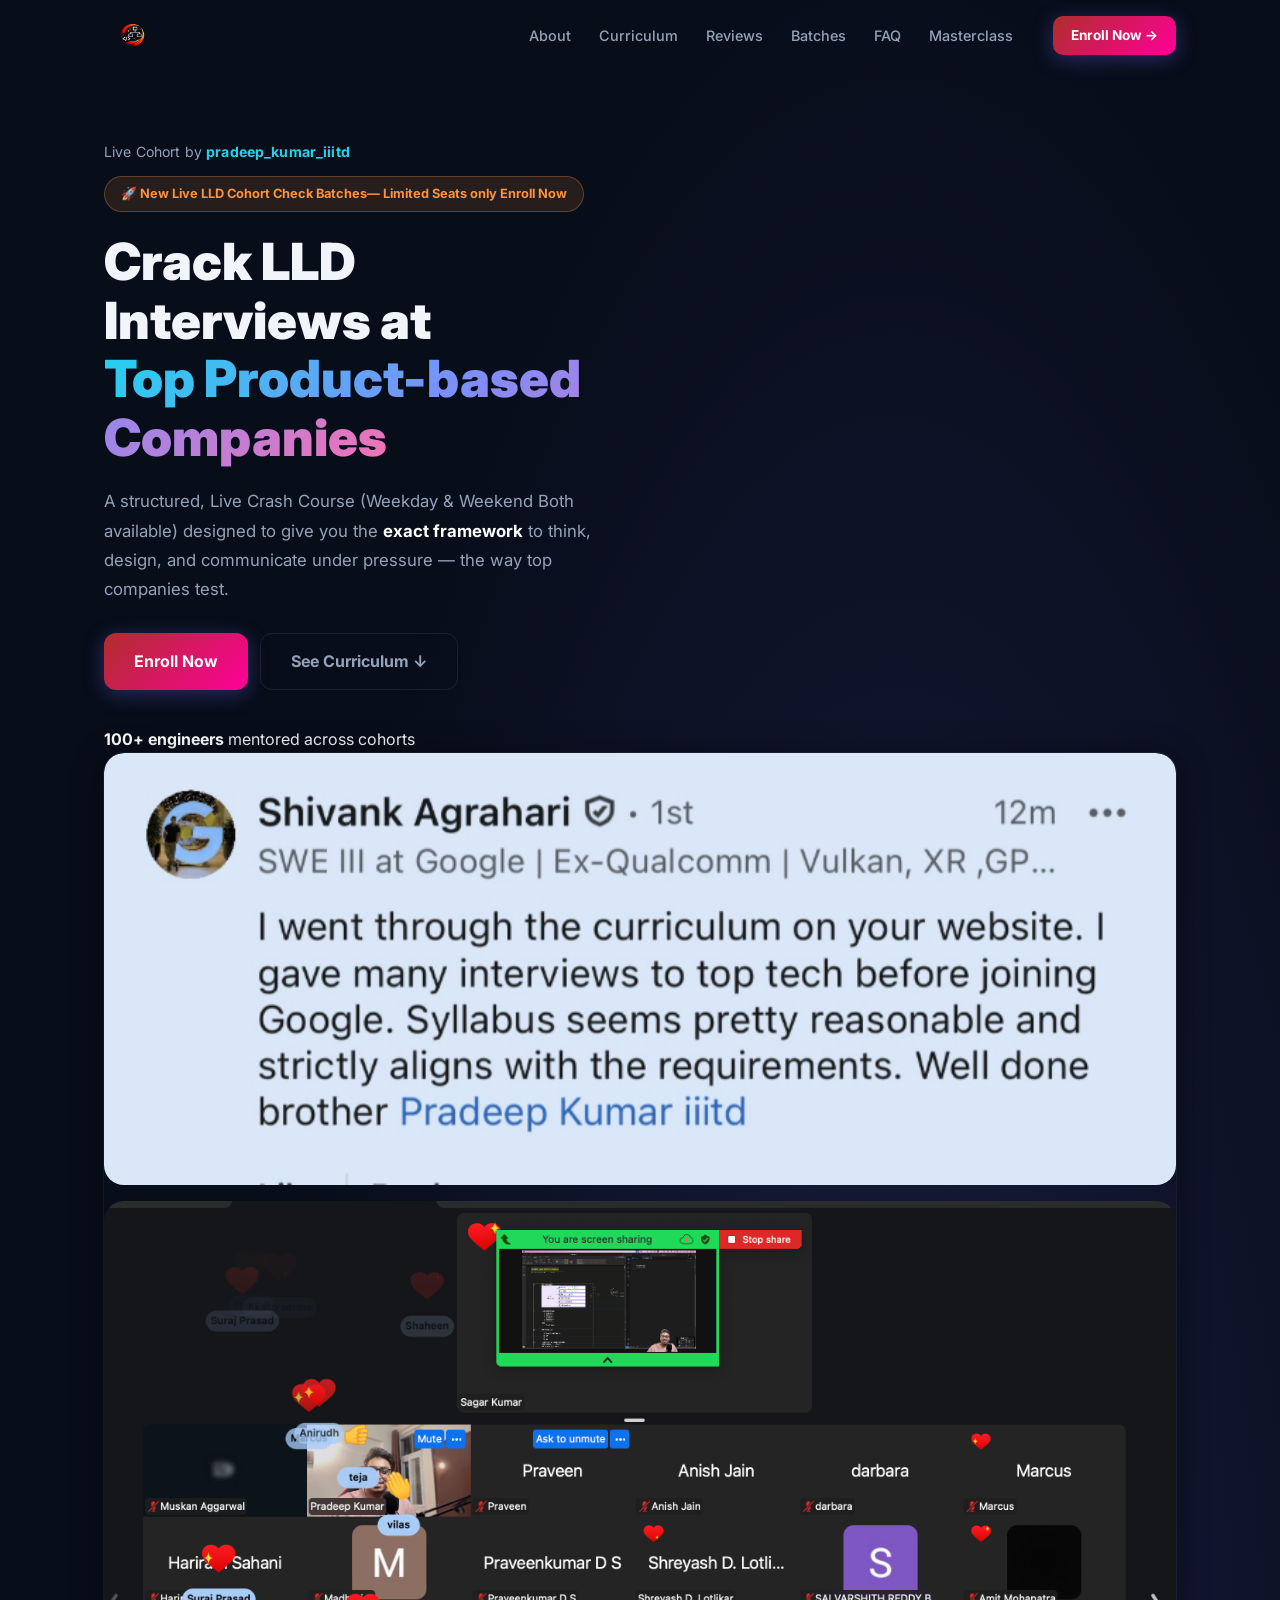
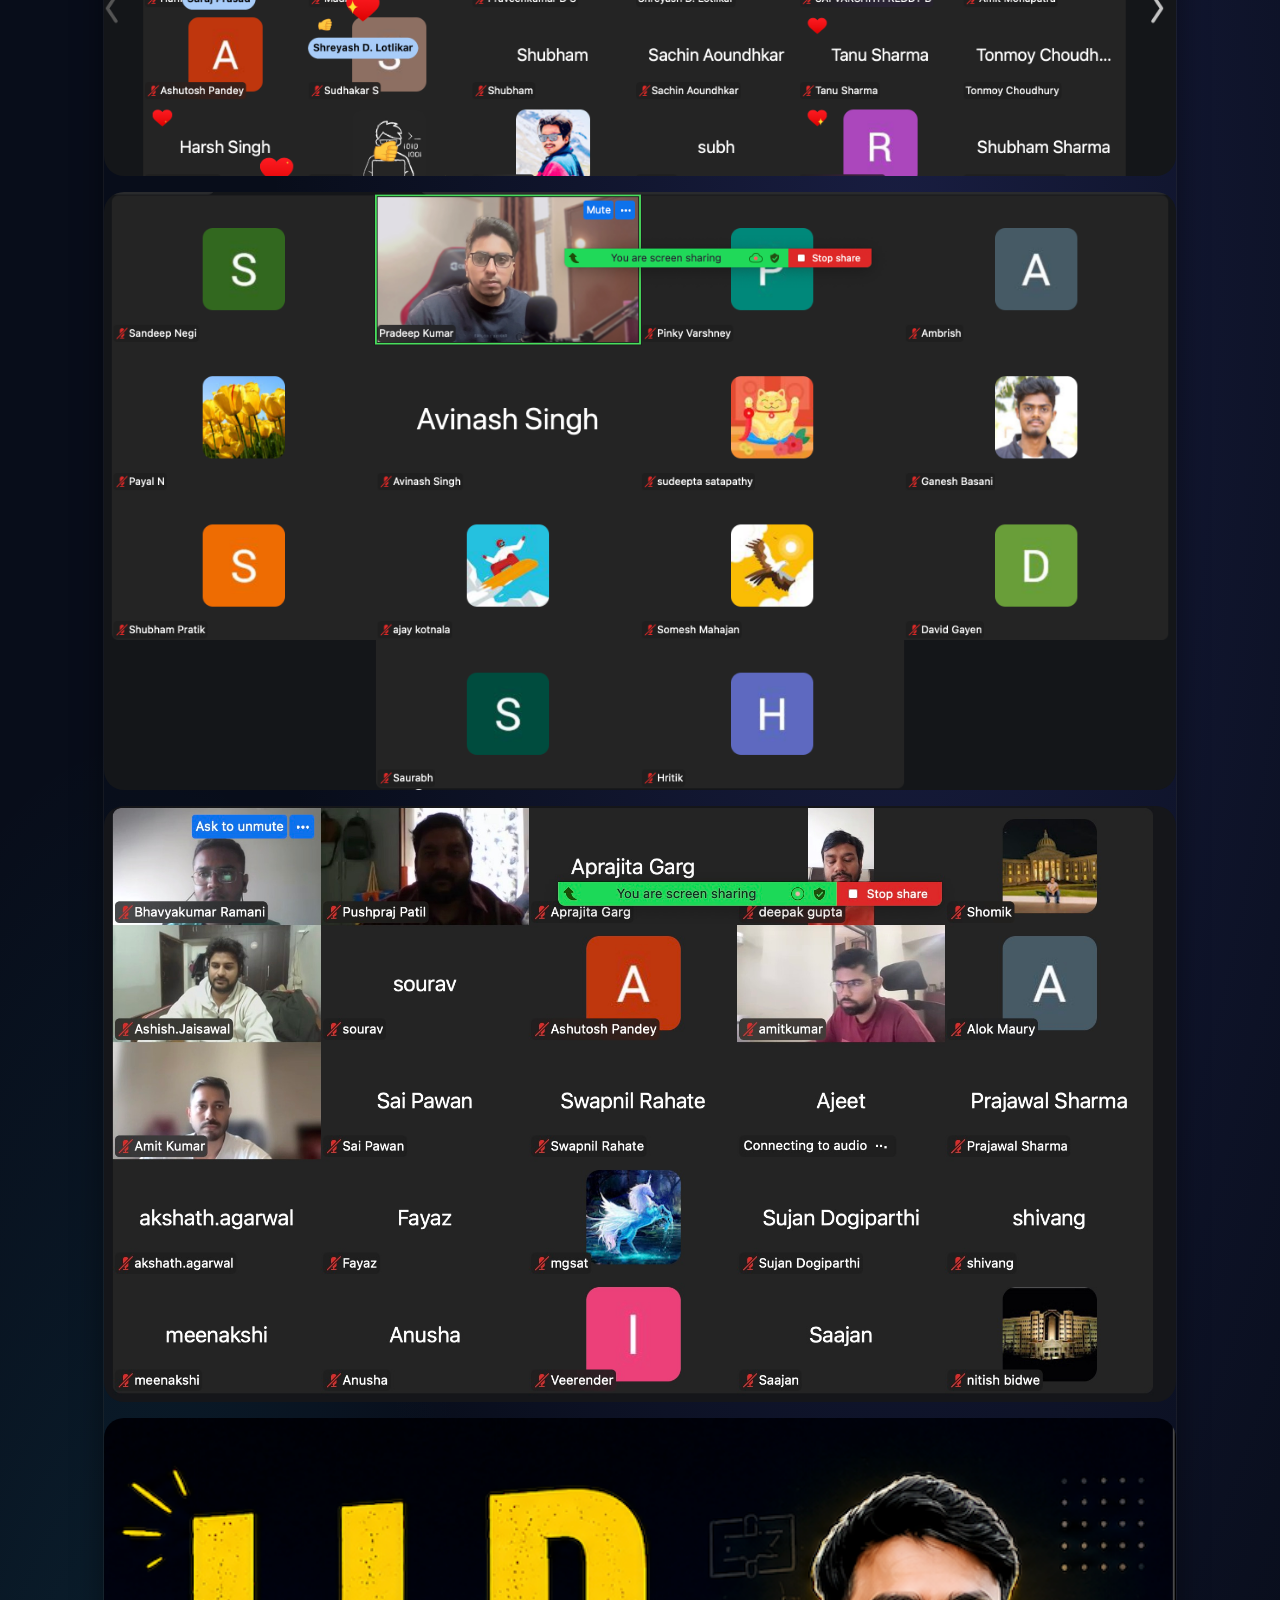
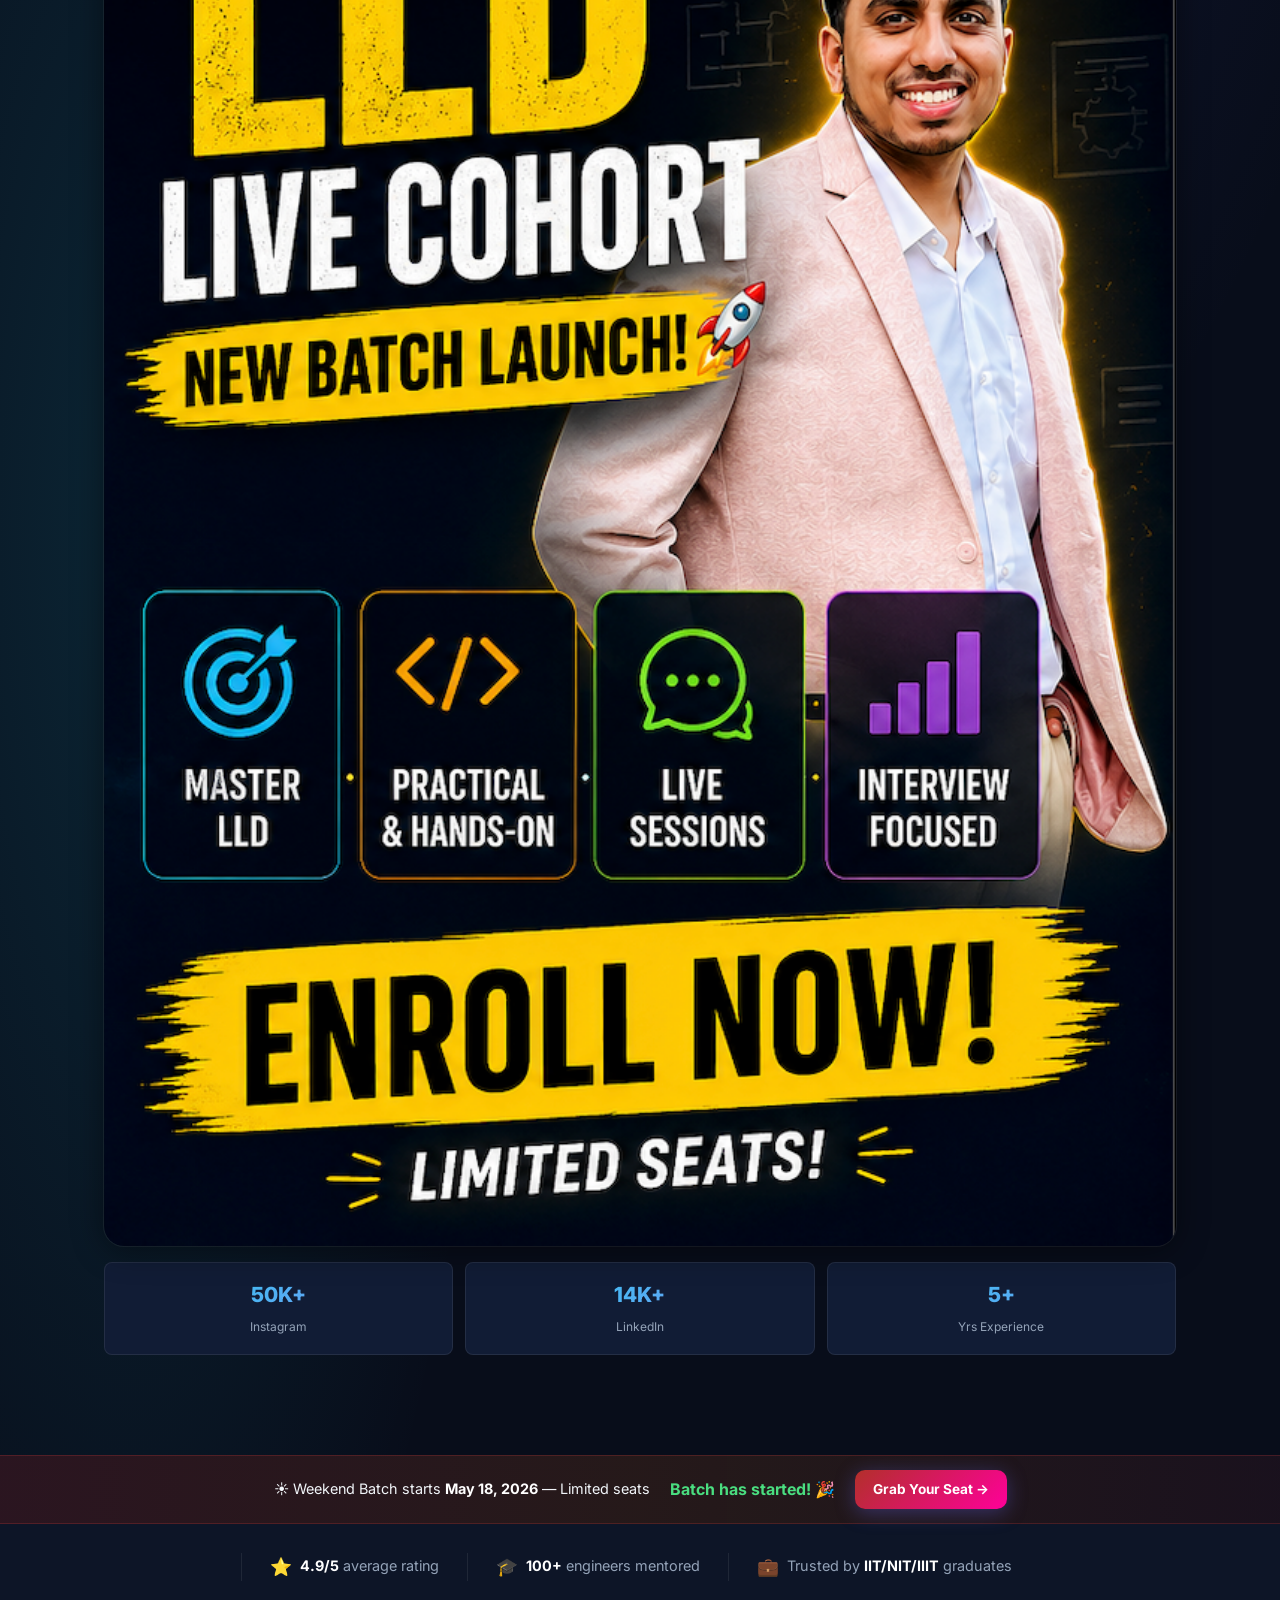
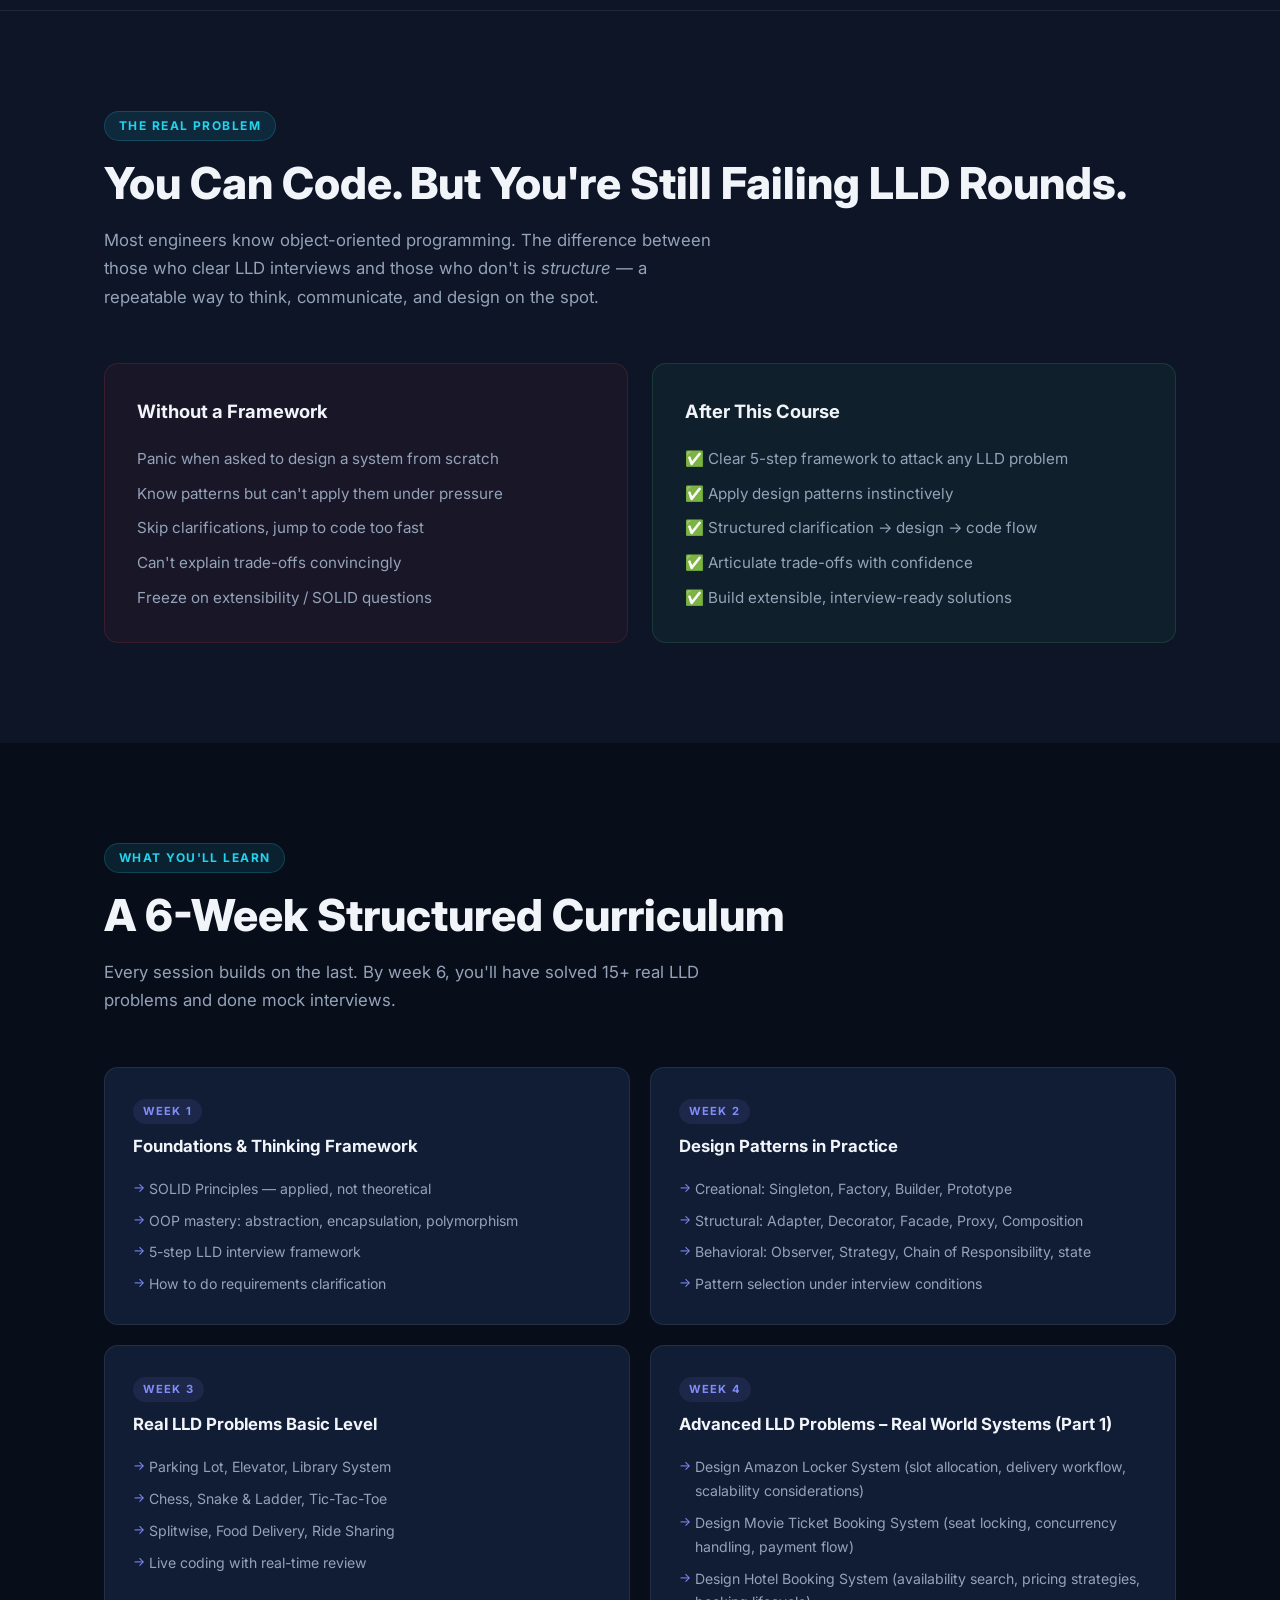
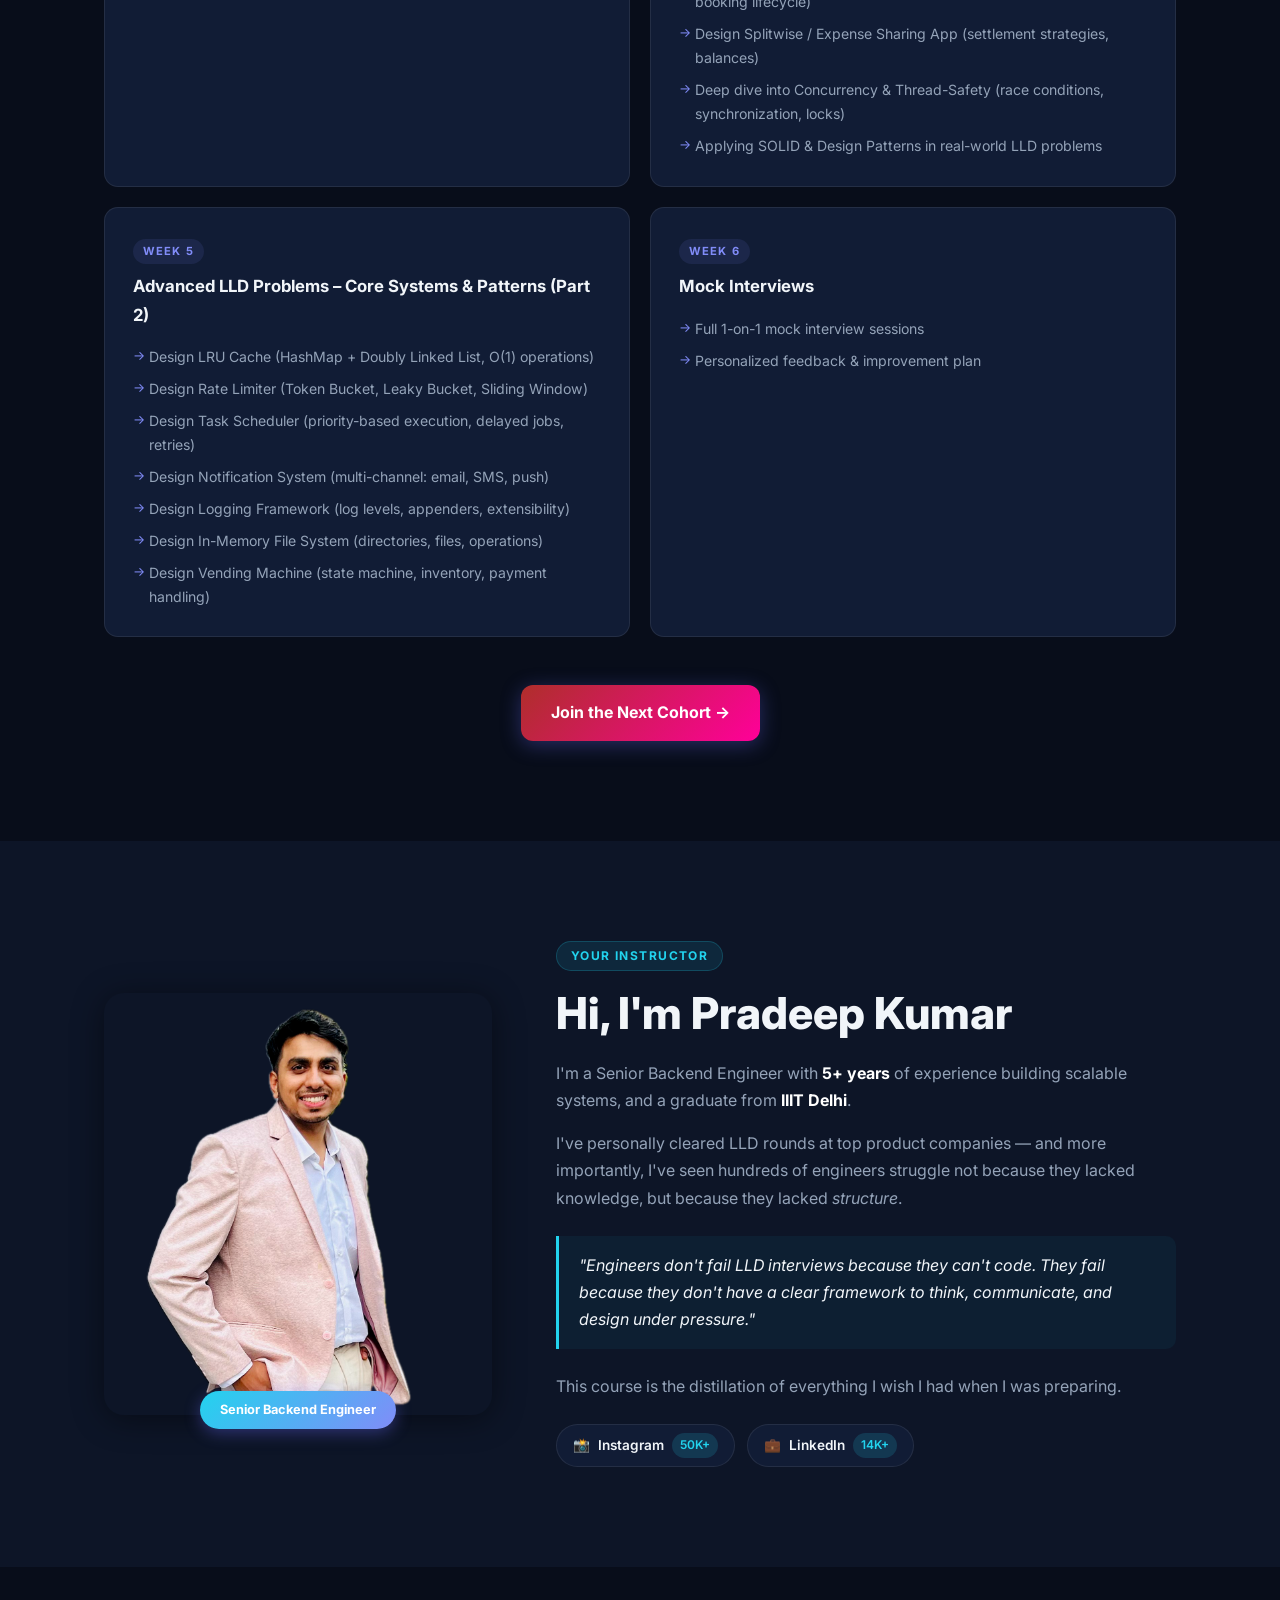
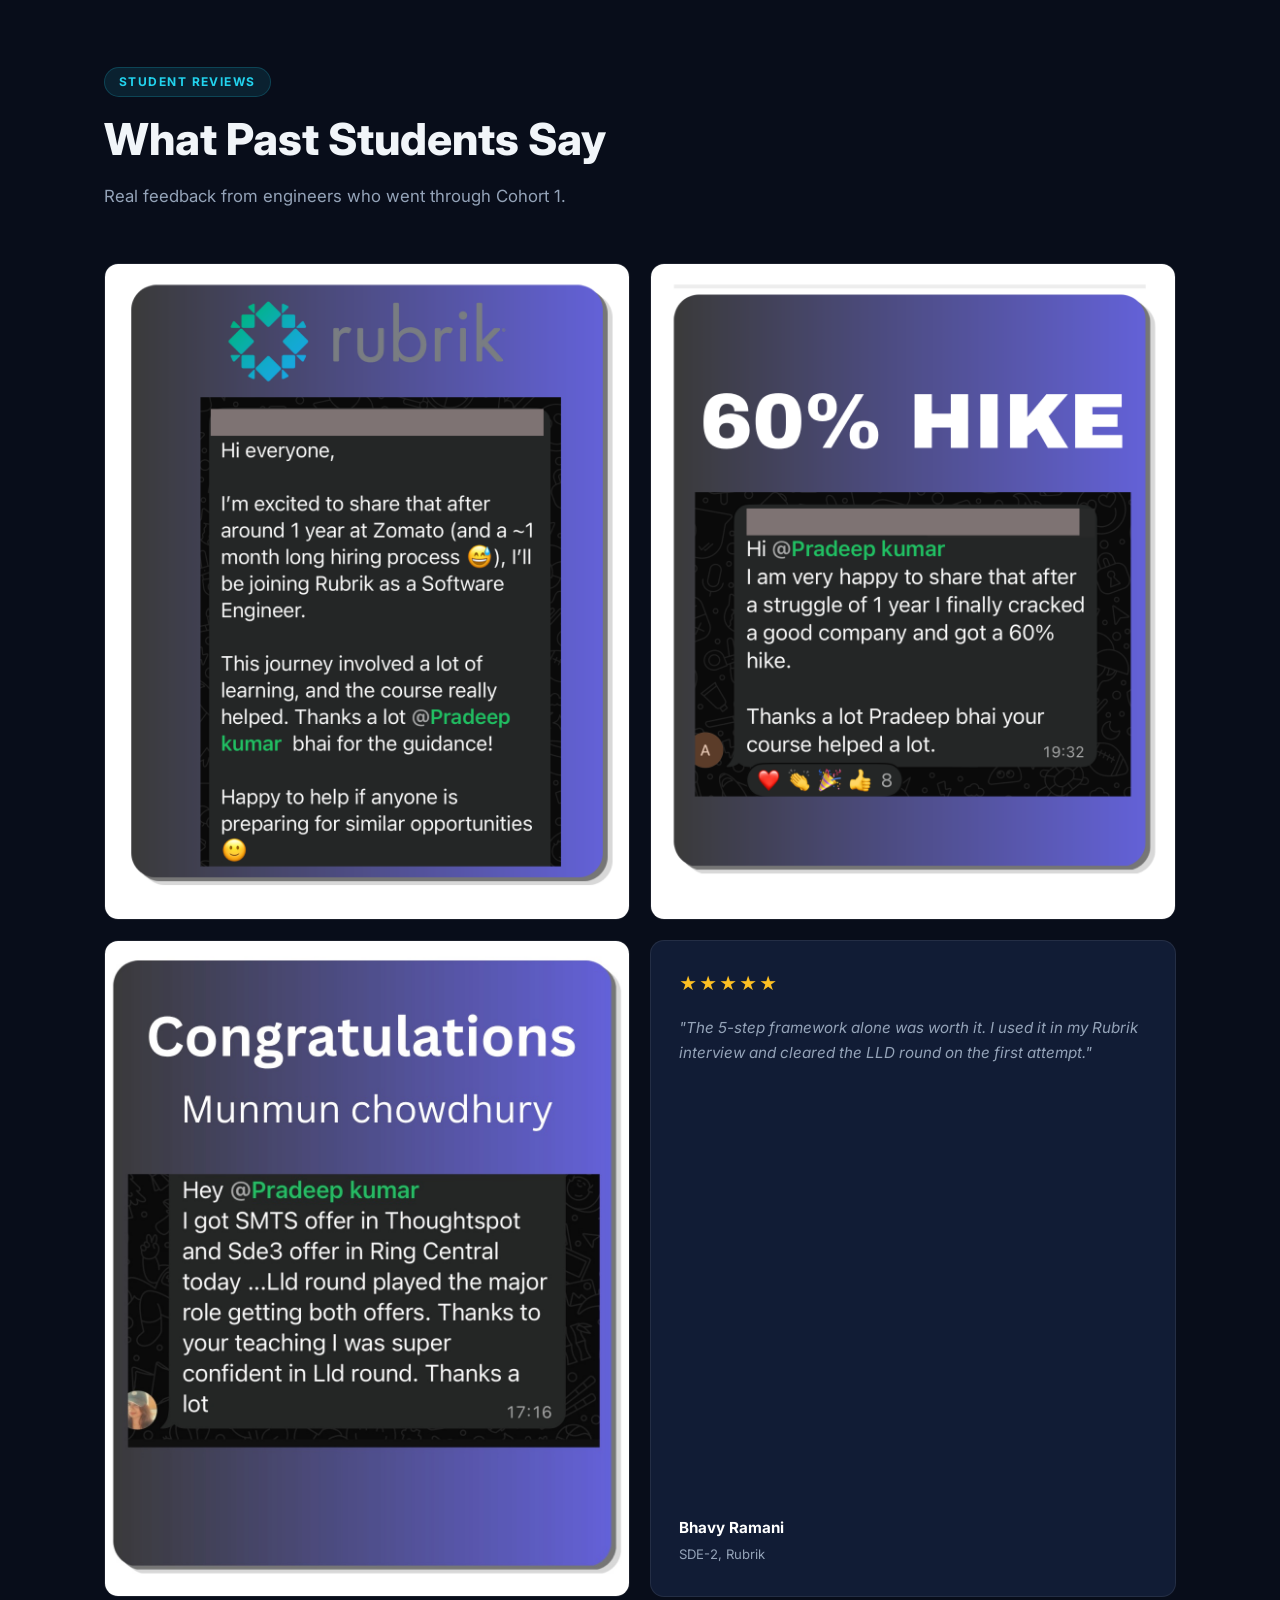
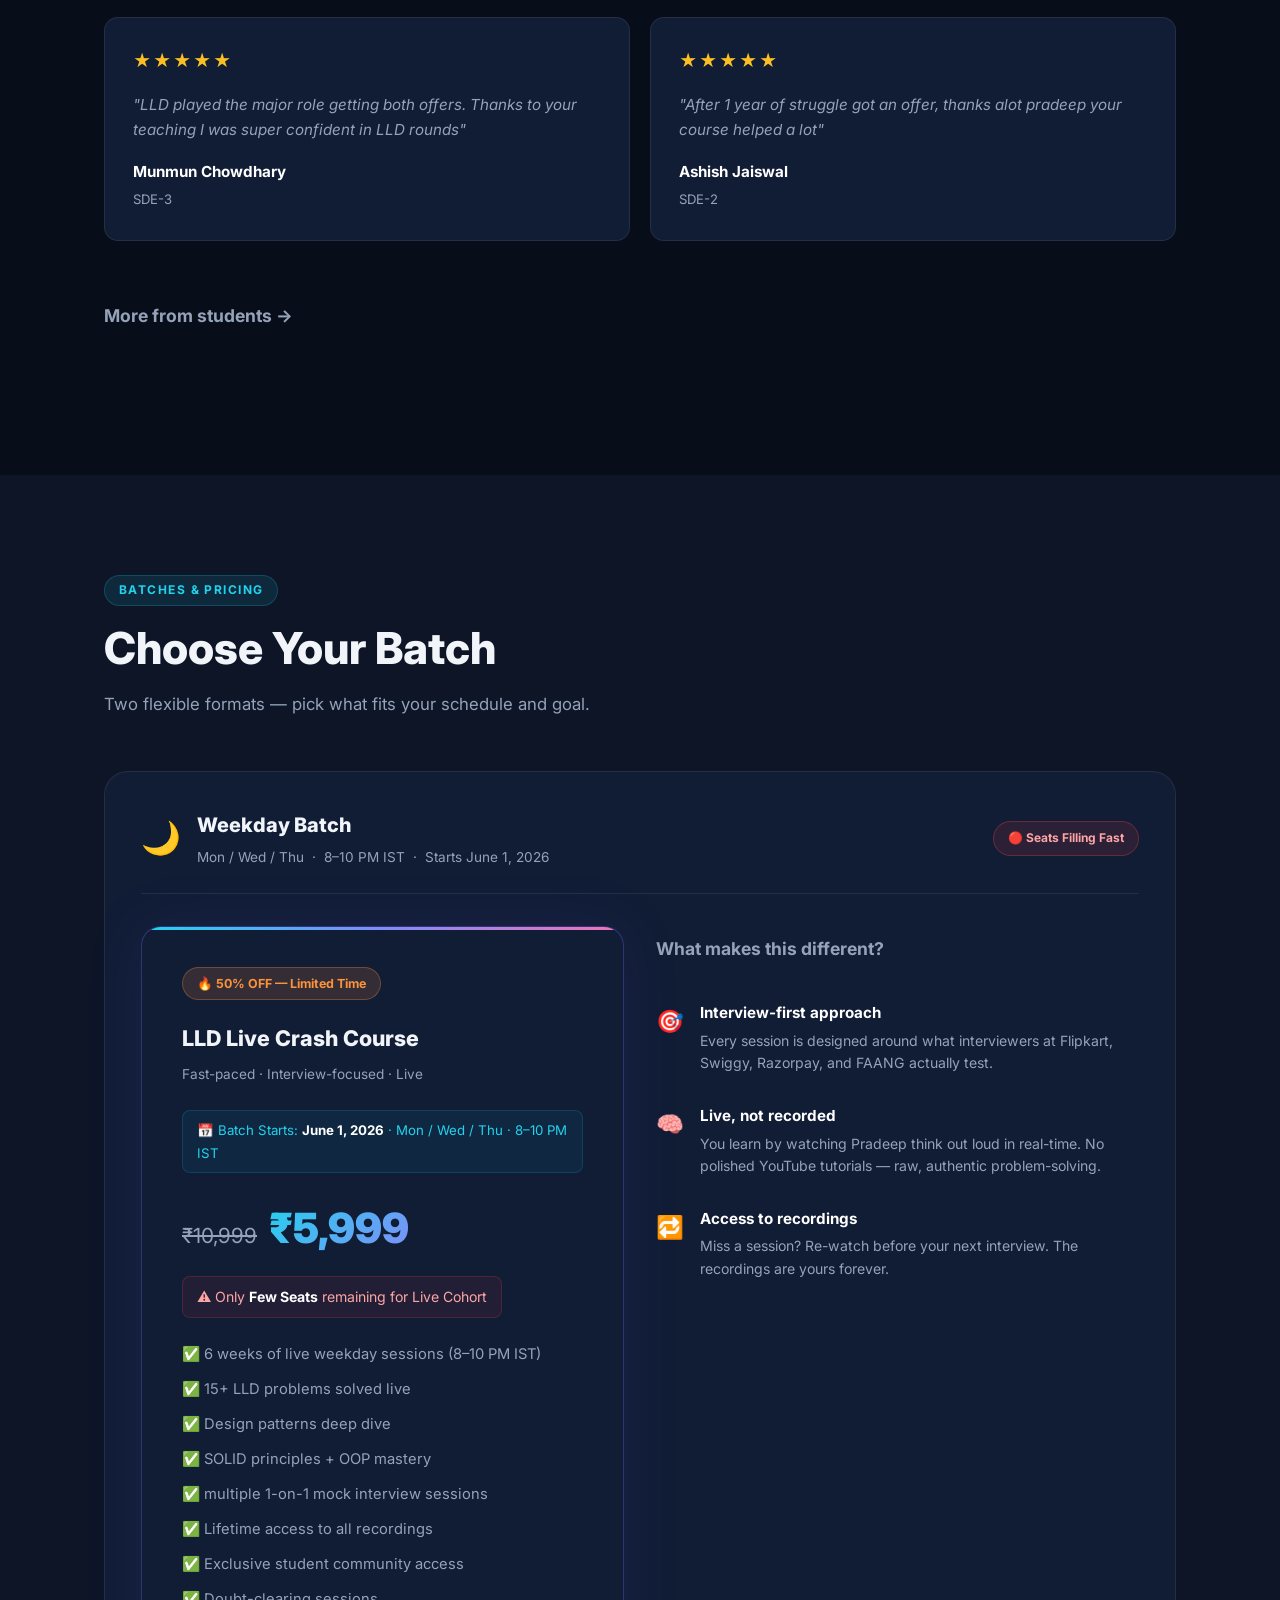
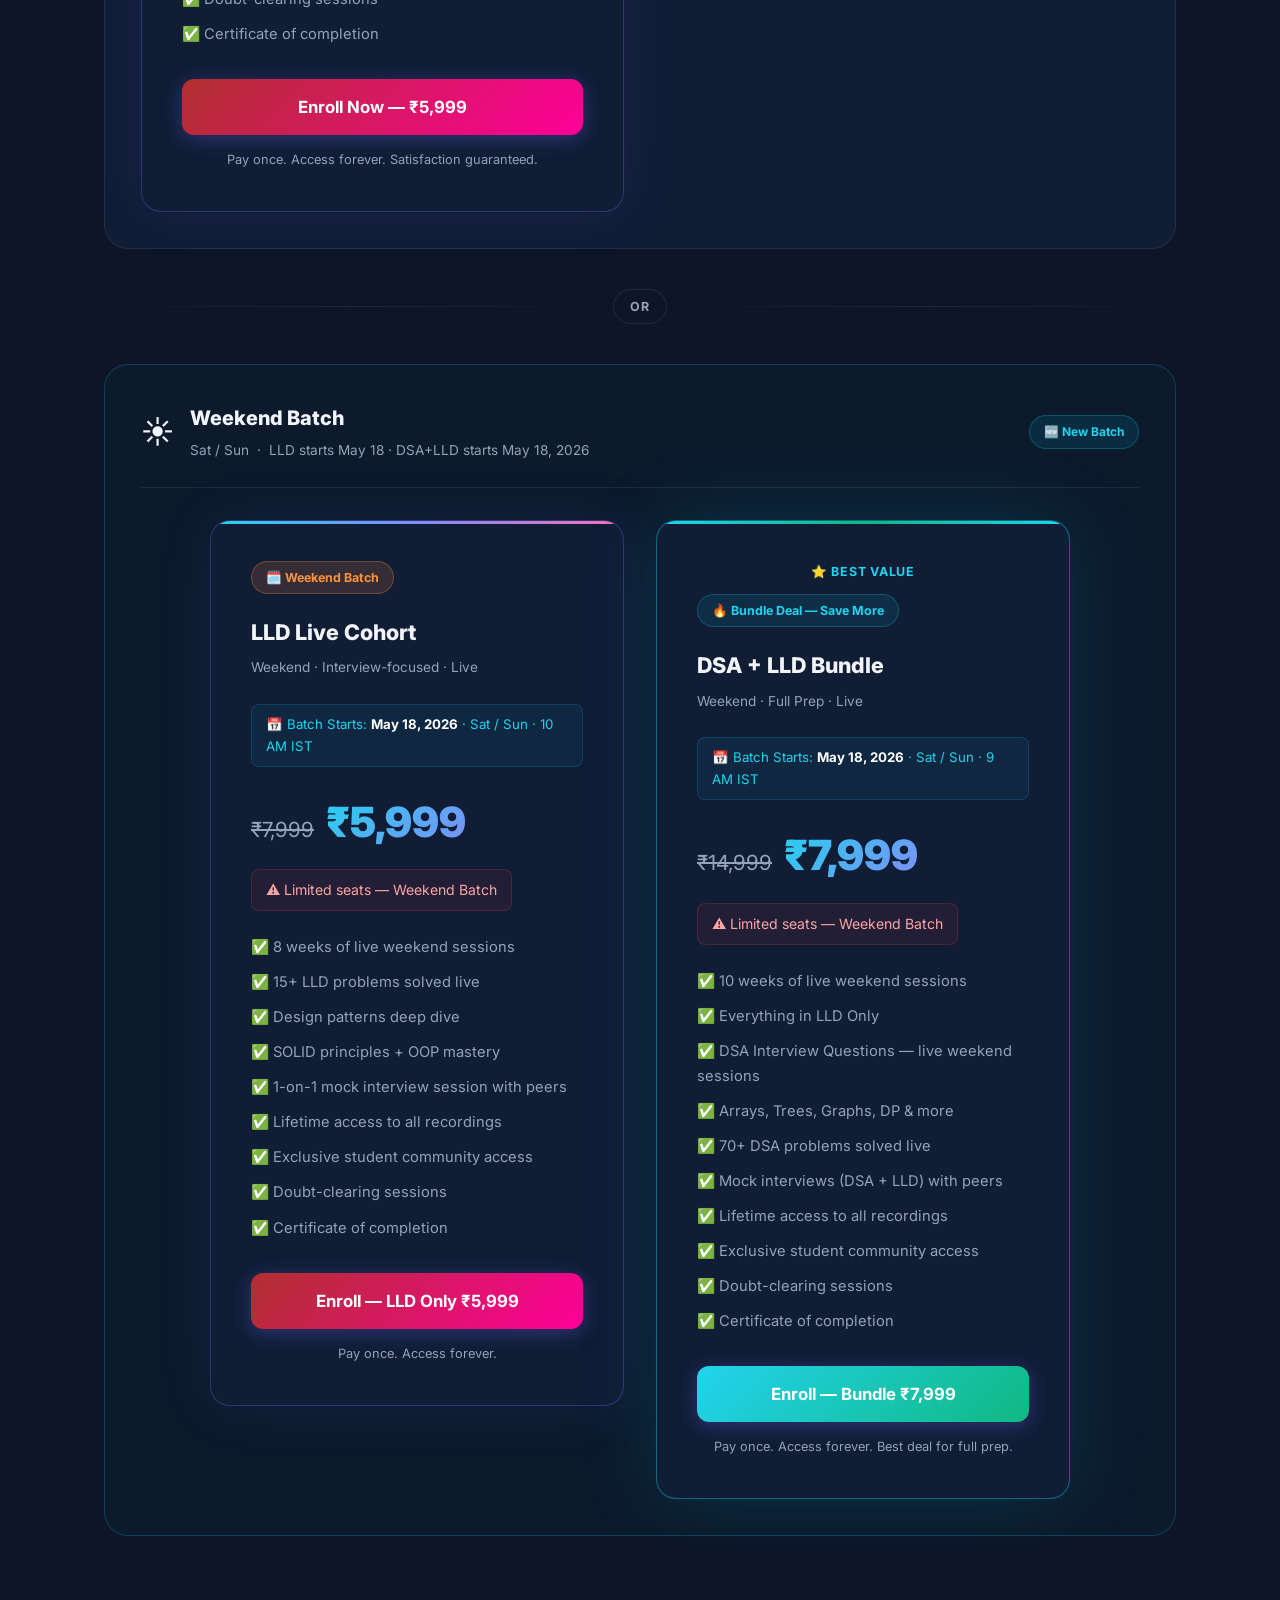
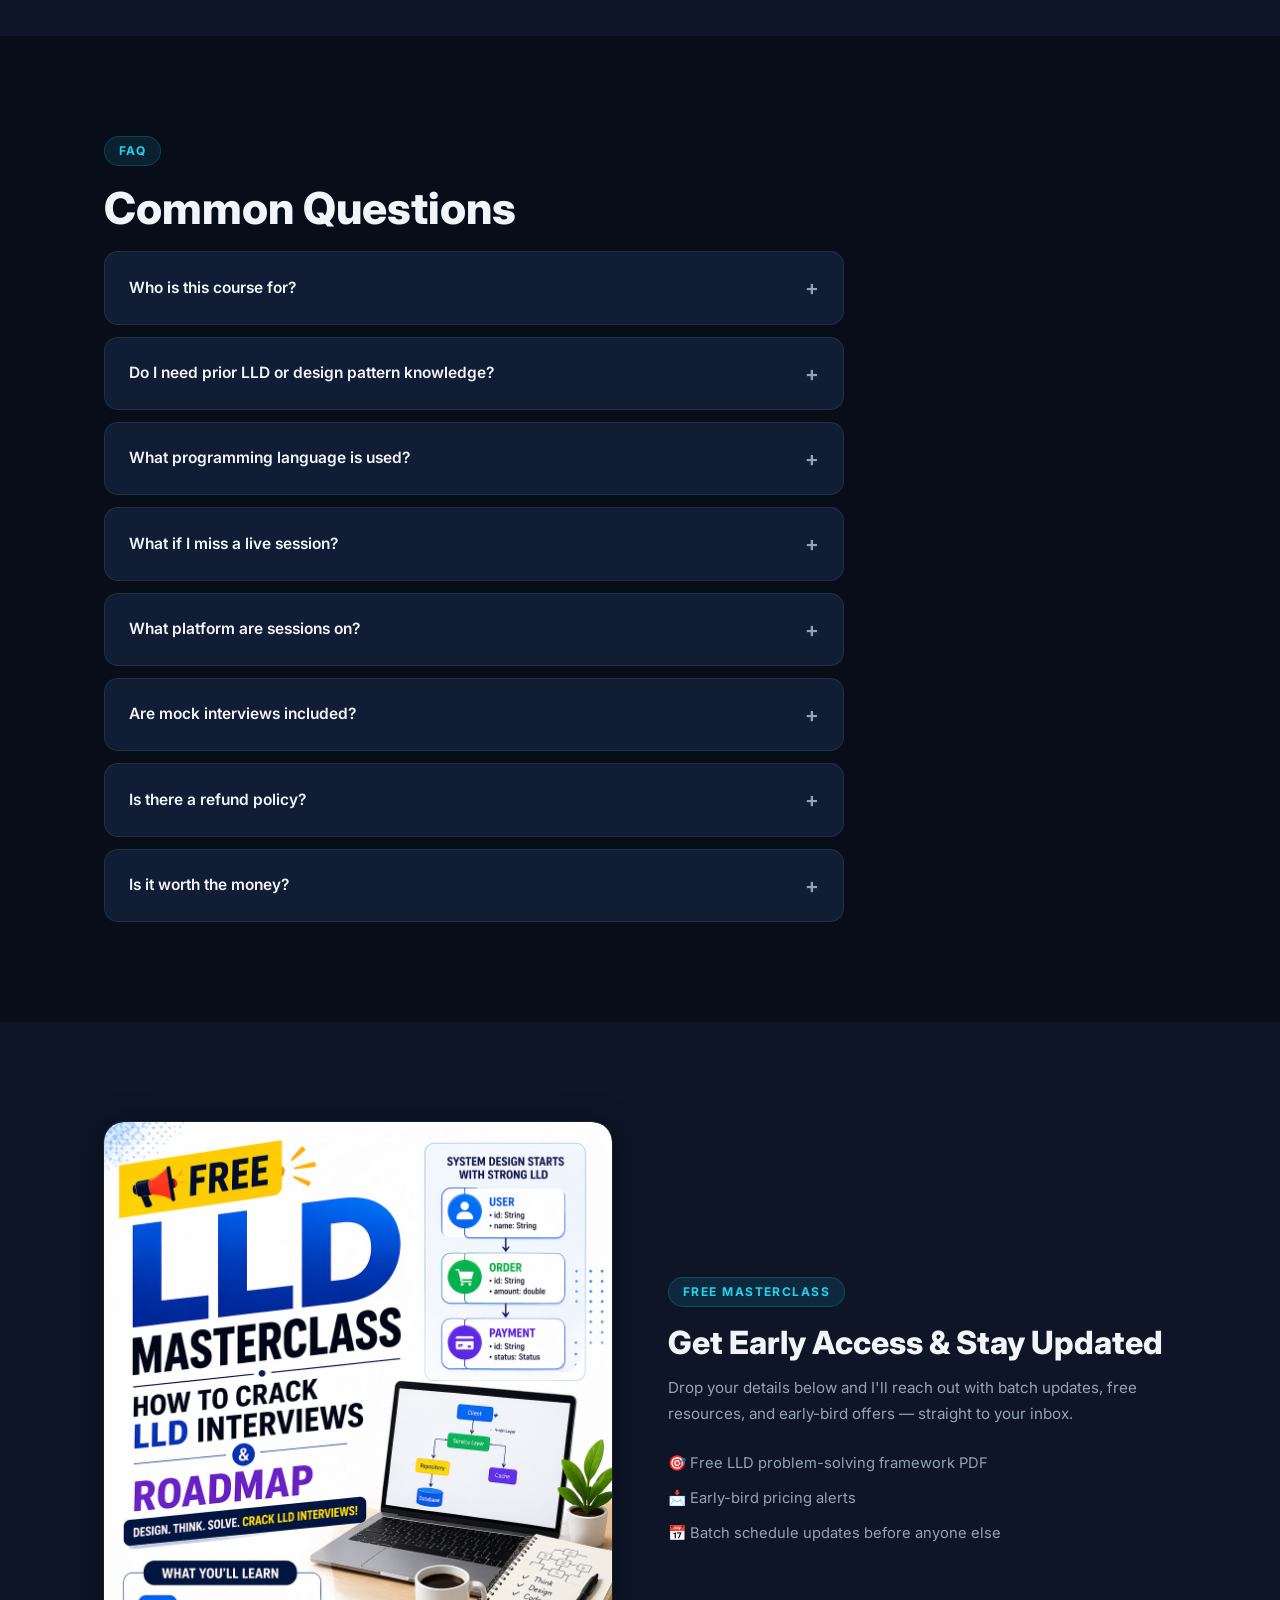
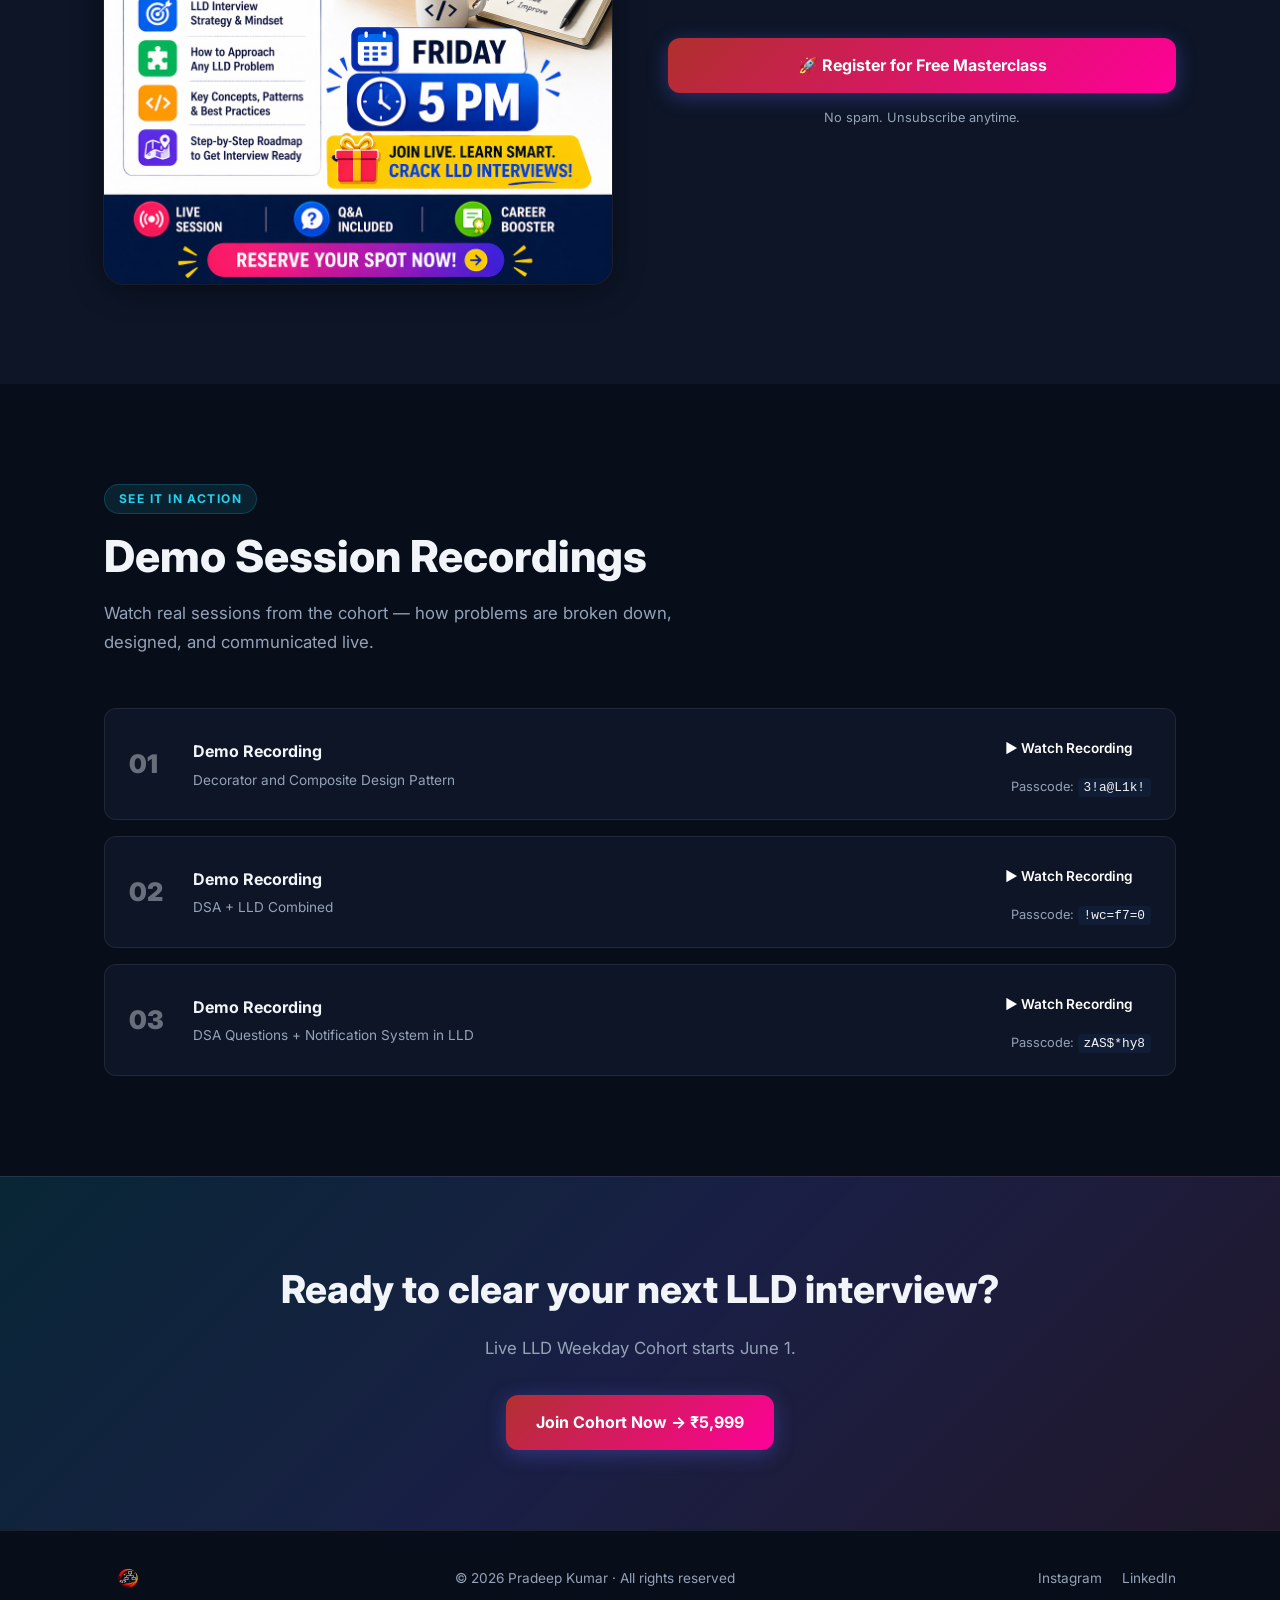
==== index.html @ 92823181 "zoom added" ====
<!DOCTYPE html>
<html lang="en">
<head>
  <meta charset="UTF-8" />
  <meta name="viewport" content="width=device-width, initial-scale=1.0" />
  <title>Live LLD Crash Course — Crack Product-Based Company Interviews</title>
  <meta name="description" content="6 Week Live LLD crash course to Learn to design, think, and communicate under pressure. Batch starts June 1, 2026." />
  <link rel="preconnect" href="https://fonts.googleapis.com" />
  <link rel="preconnect" href="https://fonts.gstatic.com" crossorigin />
  <link href="https://fonts.googleapis.com/css2?family=Inter:wght@400;500;600;700;800;900&display=swap" rel="stylesheet" />
  <link rel="stylesheet" href="style.css" />
</head>
<body>

  <!-- NAV -->
  <nav class="nav" id="nav">
    <div class="nav__inner">
      <a href="#" class="nav__logo">
        <img src="assets/logo_red.png" alt="Pradeep Kumar" />
      </a>
      <ul class="nav__links" id="navLinks">
        <li><a href="#about">About</a></li>
        <li><a href="#curriculum">Curriculum</a></li>
        <li><a href="#testimonials">Reviews</a></li>
        <li><a href="#pricing">Batches</a></li>
        <li><a href="#faq">FAQ</a></li>
        <li><a href="#masterclass">Masterclass</a></li>
      </ul>
      <a href="#pricing" class="btn btn--sm btn--primary nav__cta">Enroll Now →</a>
      <button class="nav__hamburger" id="hamburger" aria-label="Toggle menu">
        <span></span><span></span><span></span>
      </button>
    </div>
  </nav>

  <!-- HERO -->
  <section class="hero" id="hero">
    <div class="hero__bg"></div>
    <div class="container">
      <div class="hero__grid">
        <div class="hero__content">
          <p class="hero__byline">Live Cohort by <strong> pradeep_kumar_iiitd</strong></p>
          <div class="badge badge--glow">🚀 New Live LLD Cohort Check Batches— Limited Seats only Enroll Now</div>
          <h1 class="hero__title">
            Crack LLD Interviews at<br />
            <span class="gradient-text">Top Product-based Companies</span>
          </h1>
          <p class="hero__sub">
            A structured, Live Crash Course (Weekday & Weekend Both available) designed to give you the <strong>exact framework</strong> to think, design, and communicate under pressure — the way top companies test.
          </p>

          <div class="hero__actions">
            <a href="#pricing" class="btn btn--primary btn--lg">Enroll Now</a>
            <a href="#curriculum" class="btn btn--ghost btn--lg">See Curriculum ↓</a>
          </div>
          <!-- <div class="hero__social-proof">
            <div class="avatar-stack">
              <img src="assets/hero.png" alt="student" />
              <img src="assets/hero.png" alt="student" />
              <img src="assets/hero.png" alt="student" />
            </div> -->
            <p><strong>100+ engineers</strong> mentored across cohorts</p>
          </div>
        </div>
        <div class="hero__visual">
          <div class="hero__card">
            <img src="assets/shivank.png" alt="Live Class" class="hero__img" style="margin-bottom: 16px;" />
            <img src="assets/teaching_style.png" alt="Live Class" class="hero__img" style="margin-bottom: 16px;" />
            <img src="assets/live_class.png" alt="Live Class" class="hero__img" style="margin-bottom: 16px;" />
            <img src="assets/cohort1.jpeg" alt="Live Class" class="hero__img" style="margin-bottom: 16px;" />
            <img src="assets/live_cohort_.png" alt="Live Crash Course" class="hero__img" />
            <!-- <div class="hero__card-badge">Live Cohort</div> -->
          </div>
          <div class="hero__stats">
            <div class="stat-pill">
              <span class="stat-pill__num">50K+</span>
              <span class="stat-pill__label">Instagram</span>
            </div>
            <div class="stat-pill">
              <span class="stat-pill__num">14K+</span>
              <span class="stat-pill__label">LinkedIn</span>
            </div>
            <div class="stat-pill">
              <span class="stat-pill__num">5+</span>
              <span class="stat-pill__label">Yrs Experience</span>
            </div>
          </div>
        </div>
      </div>
    </div>
  </section>

  <!-- COUNTDOWN BANNER -->
  <div class="countdown-bar">
    <div class="container countdown-bar__inner">
      <span class="countdown-bar__label">☀️ Weekend Batch starts <strong>May 18, 2026</strong> — Limited seats</span>
      <div class="countdown" id="countdown">
        <div class="countdown__unit"><span id="cd-days">--</span><small>Days</small></div>
        <div class="countdown__sep">:</div>
        <div class="countdown__unit"><span id="cd-hours">--</span><small>Hours</small></div>
        <div class="countdown__sep">:</div>
        <div class="countdown__unit"><span id="cd-mins">--</span><small>Mins</small></div>
        <div class="countdown__sep">:</div>
        <div class="countdown__unit"><span id="cd-secs">--</span><small>Secs</small></div>
      </div>
      <a href="#pricing" class="btn btn--sm btn--primary">Grab Your Seat →</a>
    </div>
  </div>

  <!-- TRUST BAR -->
  <section class="trust-bar">
    <div class="container trust-bar__inner">
      <!-- <div class="trust-item">
        <span class="trust-item__icon">🏢</span>
        <span>Engineers from <strong>FAANG & Unicorns</strong></span>
      </div> -->
      <div class="trust-divider"></div>
      <div class="trust-item">
        <span class="trust-item__icon">⭐</span>
        <span><strong>4.9/5</strong> average rating</span>
      </div>
      <div class="trust-divider"></div>
      <div class="trust-item">
        <span class="trust-item__icon">🎓</span>
        <span><strong>100+</strong> engineers mentored</span>
      </div>
      <div class="trust-divider"></div>
      <div class="trust-item">
        <span class="trust-item__icon">💼</span>
        <span>Trusted by <strong>IIT/NIT/IIIT</strong> graduates</span>
      </div>
    </div>
  </section>

  <!-- PROBLEM SECTION -->
  <section class="problem section">
    <div class="container">
      <div class="section-label">The Real Problem</div>
      <h2 class="section-title">You Can Code. But You're Still Failing LLD Rounds.</h2>
      <p class="section-sub">Most engineers know object-oriented programming. The difference between those who clear LLD interviews and those who don't is <em>structure</em> — a repeatable way to think, communicate, and design on the spot.</p>
      <div class="problem__grid">
        <div class="problem__card problem__card--bad">
          <div class="problem__card-header">
            <h3>Without a Framework</h3>
          </div>
          <ul>
            <li>Panic when asked to design a system from scratch</li>
            <li>Know patterns but can't apply them under pressure</li>
            <li>Skip clarifications, jump to code too fast</li>
            <li>Can't explain trade-offs convincingly</li>
            <li>Freeze on extensibility / SOLID questions</li>
          </ul>
        </div>
        <div class="problem__card problem__card--good">
          <div class="problem__card-header">
            <h3>After This Course</h3>
          </div>
          <ul>
            <li>✅ Clear 5-step framework to attack any LLD problem</li>
            <li>✅ Apply design patterns instinctively</li>
            <li>✅ Structured clarification → design → code flow</li>
            <li>✅ Articulate trade-offs with confidence</li>
            <li>✅ Build extensible, interview-ready solutions</li>
          </ul>
        </div>
      </div>
    </div>
  </section>

  <!-- CURRICULUM -->
  <section class="curriculum section" id="curriculum">
    <div class="container">
      <div class="section-label">What You'll Learn</div>
      <h2 class="section-title">A 6-Week Structured Curriculum</h2>
      <p class="section-sub">Every session builds on the last. By week 6, you'll have solved 15+ real LLD problems and done mock interviews.</p>
      <div class="curriculum__grid">
        <div class="curriculum__week">
          <div class="curriculum__week-header">
            <span class="curriculum__week-num">Week 1</span>
            <h3>Foundations & Thinking Framework</h3>
          </div>
          <ul>
            <li>SOLID Principles — applied, not theoretical</li>
            <li>OOP mastery: abstraction, encapsulation, polymorphism</li>
            <li>5-step LLD interview framework</li>
            <li>How to do requirements clarification</li>
          </ul>
        </div>
        <div class="curriculum__week">
          <div class="curriculum__week-header">
            <span class="curriculum__week-num">Week 2</span>
            <h3>Design Patterns in Practice</h3>
          </div>
          <ul>
            <li>Creational: Singleton, Factory, Builder, Prototype</li>
            <li>Structural: Adapter, Decorator, Facade, Proxy, Composition</li>
            <li>Behavioral: Observer, Strategy, Chain of Responsibility, state</li>
            <li>Pattern selection under interview conditions</li>
          </ul>
        </div>
        <div class="curriculum__week">
          <div class="curriculum__week-header">
            <span class="curriculum__week-num">Week 3</span>
            <h3>Real LLD Problems Basic Level</h3>
          </div>
          <ul>
            <li>Parking Lot, Elevator, Library System</li>
            <li>Chess, Snake & Ladder, Tic-Tac-Toe</li>
            <li>Splitwise, Food Delivery, Ride Sharing</li>
            <li>Live coding with real-time review</li>
          </ul>
        </div>
        <div class="curriculum__week">
          <div class="curriculum__week-header">
            <span class="curriculum__week-num">Week 4</span>
            <h3>Advanced LLD Problems – Real World Systems (Part 1)</h3>
          </div>
          <ul>
            <li>Design Amazon Locker System (slot allocation, delivery workflow, scalability considerations)</li>
            <li>Design Movie Ticket Booking System (seat locking, concurrency handling, payment flow)</li>
            <li>Design Hotel Booking System (availability search, pricing strategies, booking lifecycle)</li>
            <li>Design Splitwise / Expense Sharing App (settlement strategies, balances)</li>
            <li>Deep dive into Concurrency & Thread-Safety (race conditions, synchronization, locks)</li>
            <li>Applying SOLID & Design Patterns in real-world LLD problems</li>
          </ul>
        </div>
        
        <div class="curriculum__week">
          <div class="curriculum__week-header">
            <span class="curriculum__week-num">Week 5</span>
            <h3>Advanced LLD Problems – Core Systems & Patterns (Part 2)</h3>
          </div>
          <ul>
            <li>Design LRU Cache (HashMap + Doubly Linked List, O(1) operations)</li>
            <li>Design Rate Limiter (Token Bucket, Leaky Bucket, Sliding Window)</li>
            <li>Design Task Scheduler (priority-based execution, delayed jobs, retries)</li>
            <li>Design Notification System (multi-channel: email, SMS, push)</li>
            <li>Design Logging Framework (log levels, appenders, extensibility)</li>
            <li>Design In-Memory File System (directories, files, operations)</li>
            <li>Design Vending Machine (state machine, inventory, payment handling)</li>
          </ul>
        </div>
        <div class="curriculum__week">
          <div class="curriculum__week-header">
            <span class="curriculum__week-num">Week 6</span>
            <h3>Mock Interviews</h3>
          </div>
          <ul>

            <li>Full 1-on-1 mock interview sessions</li>
            <li>Personalized feedback & improvement plan</li>
          </ul>
        </div>
      </div>
      <div class="curriculum__cta">
        <a href="#pricing" class="btn btn--primary btn--lg">Join the Next Cohort →</a>
      </div>
    </div>
  </section>

  <!-- ABOUT -->
  <section class="about section" id="about">
    <div class="container">
      <div class="about__grid">
        <div class="about__img-wrap">
          <img src="assets/hero.png" alt="Pradeep Kumar" class="about__img" />
          <div class="about__img-badge">Senior Backend Engineer</div>
        </div>
        <div class="about__content">
          <div class="section-label">Your Instructor</div>
          <h2 class="section-title">Hi, I'm Pradeep Kumar</h2>
          <p>I'm a Senior Backend Engineer with <strong>5+ years</strong> of experience building scalable systems, and a graduate from <strong>IIIT Delhi</strong>.</p>
          <p>I've personally cleared LLD rounds at top product companies — and more importantly, I've seen hundreds of engineers struggle not because they lacked knowledge, but because they lacked <em>structure</em>.</p>
          <blockquote class="about__quote">
            "Engineers don't fail LLD interviews because they can't code. They fail because they don't have a clear framework to think, communicate, and design under pressure."
          </blockquote>
          <p>This course is the distillation of everything I wish I had when I was preparing.</p>
          <div class="about__socials">
            <a href="https://www.instagram.com/pradeep_kumar_iiitd/" target="_blank" class="social-chip">
              <span>📸</span> Instagram <span class="social-chip__count">50K+</span>
            </a>
            <a href="https://www.linkedin.com/in/pradeep-kumar-iiitd/" target="_blank" class="social-chip">
              <span>💼</span> LinkedIn <span class="social-chip__count">14K+</span>
            </a>
          </div>
        </div>
      </div>
    </div>
  </section>

  <!-- TESTIMONIALS -->
  <section class="testimonials section" id="testimonials">
    <div class="container">
      <div class="section-label">Student Reviews</div>
      <h2 class="section-title">What Past Students Say</h2>
      <p class="section-sub">Real feedback from engineers who went through Cohort 1.</p>
      <div class="testimonials__grid">
        <div class="testimonial-card">
          <img src="assets/testimonial_1.png" alt="Student testimonial" />
        </div>
        <div class="testimonial-card">
          <img src="assets/testimonial_2.png" alt="Student testimonial" />
        </div>
        <div class="testimonial-card">
          <img src="assets/munMun.jpeg" alt="Student testimonial" />
        </div>
        <div class="testimonial-card testimonial-card--text">
          <div class="testimonial-card__stars">★★★★★</div>
          <p>"The 5-step framework alone was worth it. I used it in my Rubrik interview and cleared the LLD round on the first attempt."</p>
          <div class="testimonial-card__author">
            <strong>Bhavy Ramani</strong>
            <span>SDE-2, Rubrik</span>
          </div>
        </div>
        <div class="testimonial-card testimonial-card--text">
          <div class="testimonial-card__stars">★★★★★</div>
          <p>"LLD played the major role getting both offers. Thanks to your teaching I was super confident in LLD rounds"</p>
          <div class="testimonial-card__author">
            <strong>Munmun Chowdhary</strong>
            <span>SDE-3</span>
          </div>
        </div>
        <div class="testimonial-card testimonial-card--text">
          <div class="testimonial-card__stars">★★★★★</div>
          <p>"After 1 year of struggle got an offer, thanks alot pradeep your course helped a lot"</p>
          <div class="testimonial-card__author">
            <strong>Ashish Jaiswal</strong>
            <span>SDE-2</span>
          </div>
        </div>
      </div>
      <!-- Instagram Reels -->
      <div class="reels-section">
        <h3>More from students →</h3>
        <div class="reels-grid">
          <blockquote
            class="instagram-media"
            data-instgrm-permalink="https://www.instagram.com/reel/DVX9fI3CZau/?utm_source=ig_web_copy_link&igsh=MzRlODBiNWFlZA=="
            data-instgrm-version="14"
          ></blockquote>
          <blockquote
            class="instagram-media"
            data-instgrm-permalink="https://www.instagram.com/reel/DVV_VLWiS2f/?utm_source=ig_web_copy_link&igsh=MzRlODBiNWFlZA=="
            data-instgrm-version="14"
          ></blockquote>
          <blockquote
            class="instagram-media"
            data-instgrm-permalink="https://www.instagram.com/reel/DVsA8OriYPA/?utm_source=ig_embed&amp;utm_campaign=loading"
            data-instgrm-version="14"
          ></blockquote>
          <blockquote
            class="instagram-media"
            data-instgrm-permalink="https://www.instagram.com/reel/DXCB99JCpyl/?utm_source=ig_embed&amp;utm_campaign=loading"
            data-instgrm-version="14"
          ></blockquote>

        </div>
      </div>
    </div>
  </section>

  <!-- PRICING -->
  <section class="pricing section" id="pricing">
    <div class="container">
      <div class="section-label">Batches &amp; Pricing</div>
      <h2 class="section-title">Choose Your Batch</h2>
      <p class="section-sub">Two flexible formats — pick what fits your schedule and goal.</p>

      <!-- ── WEEKDAY BATCH ── -->
      <div class="batch-group" id="pricing-weekday">
        <div class="batch-group__header">
          <div class="batch-group__header-left">
            <span class="batch-group__icon">🌙</span>
            <div>
              <h3 class="batch-group__title">Weekday Batch</h3>
              <p class="batch-group__sub">Mon / Wed / Thu &nbsp;·&nbsp; 8–10 PM IST &nbsp;·&nbsp; Starts June 1, 2026</p>
            </div>
          </div>
          <span class="batch-group__tag batch-group__tag--urgent">🔴 Seats Filling Fast</span>
        </div>
        <div class="pricing__wrap">
          <div class="pricing__card">
            <div class="pricing__badge">🔥 50% OFF — Limited Time</div>
            <h3 class="pricing__name">LLD Live Crash Course</h3>
            <p class="pricing__tagline">Fast-paced · Interview-focused · Live</p>
            <p class="pricing__start-date">📅 Batch Starts: <strong>June 1, 2026</strong> · Mon / Wed / Thu · 8–10 PM IST</p>
            <div class="pricing__price">
              <span class="pricing__original">₹10,999</span>
              <span class="pricing__current">₹5,999</span>
            </div>
            <p class="pricing__seats">⚠️ Only <strong>Few Seats</strong> remaining for Live Cohort</p>
            <ul class="pricing__features">
              <li>✅ 6 weeks of live weekday sessions (8–10 PM IST)</li>
              <li>✅ 15+ LLD problems solved live</li>
              <li>✅ Design patterns deep dive</li>
              <li>✅ SOLID principles + OOP mastery</li>
              <li>✅ multiple 1-on-1 mock interview sessions</li>
              <li>✅ Lifetime access to all recordings</li>
              <li>✅ Exclusive student community access</li>
              <li>✅ Doubt-clearing sessions</li>
              <li>✅ Certificate of completion</li>
            </ul>
            <a href="https://forms.gle/nLoxn5mNNtD6L6gY9" target="_blank" class="btn btn--primary btn--lg pricing__cta">
              Enroll Now — ₹5,999
            </a>
            <p class="pricing__note">Pay once. Access forever. Satisfaction guaranteed.</p>
          </div>
          <div class="pricing__perks">
            <h4>What makes this different?</h4>
            <div class="perk">
              <span class="perk__icon">🎯</span>
              <div>
                <strong>Interview-first approach</strong>
                <p>Every session is designed around what interviewers at Flipkart, Swiggy, Razorpay, and FAANG actually test.</p>
              </div>
            </div>
            <div class="perk">
              <span class="perk__icon">🧠</span>
              <div>
                <strong>Live, not recorded</strong>
                <p>You learn by watching Pradeep think out loud in real-time. No polished YouTube tutorials — raw, authentic problem-solving.</p>
              </div>
            </div>
            <div class="perk">
              <span class="perk__icon">🔁</span>
              <div>
                <strong>Access to recordings</strong>
                <p>Miss a session? Re-watch before your next interview. The recordings are yours forever.</p>
              </div>
            </div>
          </div>
        </div>
      </div>

      <!-- ── DIVIDER ── -->
      <div class="batch-divider">
        <span class="batch-divider__label">OR</span>
      </div>

      <!-- ── WEEKEND BATCH ── -->
      <div class="batch-group batch-group--weekend" id="pricing-june">
        <div class="batch-group__header">
          <div class="batch-group__header-left">
            <span class="batch-group__icon">☀️</span>
            <div>
              <h3 class="batch-group__title">Weekend Batch</h3>
              <p class="batch-group__sub">Sat / Sun &nbsp;·&nbsp; LLD starts May 18 · DSA+LLD starts May 18, 2026</p>
            </div>
          </div>
          <span class="batch-group__tag batch-group__tag--new">🆕 New Batch</span>
        </div>
        <div class="june-batch__grid">

          <!-- LLD Only -->
          <div class="pricing__card">
            <div class="pricing__badge">🗓️ Weekend Batch</div>
            <h3 class="pricing__name">LLD Live Cohort</h3>
            <p class="pricing__tagline">Weekend · Interview-focused · Live</p>
            <p class="pricing__start-date">📅 Batch Starts: <strong>May 18, 2026</strong> · Sat / Sun · 10 AM IST</p>
            <div class="pricing__price">
              <span class="pricing__original">₹7,999</span>
              <span class="pricing__current">₹5,999</span>
            </div>
            <p class="pricing__seats">⚠️ Limited seats — Weekend Batch</p>
            <ul class="pricing__features">
              <li>✅ 8 weeks of live weekend sessions</li>
              <li>✅ 15+ LLD problems solved live</li>
              <li>✅ Design patterns deep dive</li>
              <li>✅ SOLID principles + OOP mastery</li>
              <li>✅ 1-on-1 mock interview session with peers</li>
              <li>✅ Lifetime access to all recordings</li>
              <li>✅ Exclusive student community access</li>
              <li>✅ Doubt-clearing sessions</li>
              <li>✅ Certificate of completion</li>
            </ul>
            <a href="https://forms.gle/NDs5KRCidduZ99FZ7" class="btn btn--primary btn--lg pricing__cta">
              Enroll — LLD Only ₹5,999
            </a>
            <p class="pricing__note">Pay once. Access forever.</p>
          </div>

          <!-- DSA + LLD Bundle -->
          <div class="pricing__card pricing__card--featured">
            <div class="pricing__card--best-value">⭐ Best Value</div>
            <div class="pricing__badge pricing__badge--bundle">🔥 Bundle Deal — Save More</div>
            <h3 class="pricing__name">DSA + LLD Bundle</h3>
            <p class="pricing__tagline">Weekend · Full Prep · Live</p>
            <p class="pricing__start-date">📅 Batch Starts: <strong>May 18, 2026</strong> · Sat / Sun · 9 AM IST</p>
            <div class="pricing__price">
              <span class="pricing__original">₹14,999</span>
              <span class="pricing__current">₹7,999</span>
            </div>
            <p class="pricing__seats">⚠️ Limited seats — Weekend Batch</p>
            <ul class="pricing__features">
              <li>✅ 10 weeks of live weekend sessions</li>
              <li>✅ Everything in LLD Only</li>
              <li>✅ DSA Interview Questions — live weekend sessions</li>
              <li>✅ Arrays, Trees, Graphs, DP &amp; more</li>
              <li>✅ 70+ DSA problems solved live</li>
              <li>✅ Mock interviews (DSA + LLD) with peers</li>
              <li>✅ Lifetime access to all recordings</li>
              <li>✅ Exclusive student community access</li>
              <li>✅ Doubt-clearing sessions</li>
              <li>✅ Certificate of completion</li>
            </ul>
            <a href="https://forms.gle/NDs5KRCidduZ99FZ7" class="btn btn--primary btn--lg pricing__cta pricing__cta--bundle">
              Enroll — Bundle ₹7,999
            </a>
            <p class="pricing__note">Pay once. Access forever. Best deal for full prep.</p>
          </div>

        </div>
      </div>

    </div>
  </section>

  <!-- FAQ -->
  <section class="faq section" id="faq">
    <div class="container">
      <div class="section-label">FAQ</div>
      <h2 class="section-title">Common Questions</h2>
      <div class="faq__list">
        <details class="faq__item">
          <summary>Who is this course for?</summary>
          <p>This course is for working professionals (SDE-1, SDE-2 and beyond), final-year students, and freshers who are preparing to crack LLD rounds at product-based companies. You should know basic OOP and be comfortable writing code in any language.</p>
        </details>
        <details class="faq__item">
          <summary>Do I need prior LLD or design pattern knowledge?</summary>
          <p>No. The course starts from first principles — SOLID, OOP, basic patterns — and builds up to complex problems. Beginners are welcome, but you should know how to write a class and basic OOP.</p>
        </details>
        <details class="faq__item">
          <summary>What programming language is used?</summary>
          <p>Sessions are taught in Java, but the concepts (design patterns, principles, frameworks) are completely language-independent. If you know Python, C++, or any OOP language, you'll follow along easily.</p>
        </details>
        <details class="faq__item">
          <summary>What if I miss a live session?</summary>
          <p>All sessions are recorded and uploaded within 24 hours. You get lifetime access to every recording, so missing a session won't affect your learning.</p>
        </details>
        <details class="faq__item">
          <summary>What platform are sessions on?</summary>
          <p>Live sessions run on Zoom. Recordings and resources are shared via a private community portal.</p>
        </details>
        <details class="faq__item">
          <summary>Are mock interviews included?</summary>
          <p>Yes — every enrolled student gets at dedicated 1-on-1 mock interviews with peers and pradeep will be monitoring those sessions and feedback will be provided.</p>
        </details>
        <details class="faq__item">
          <summary>Is there a refund policy?</summary>
          <p>We offer a full refund within 3 days of the batch starting if you feel the course isn't right for you. After that, we don't offer refunds as content is actively being delivered.</p>
        </details>
        <details class="faq__item">
          <summary>Is it worth the money?</summary>
          <p>One salary increment from a better job offer often pays for this course 100x over. But more importantly: the confidence and structured approach you build here compounds across every technical interview you take in your career.</p>
        </details>
      </div>
    </div>
  </section>

  <!-- MASTERCLASS LEAD CAPTURE -->
  <section class="masterclass section" id="masterclass">
    <div class="container">
      <div class="masterclass__grid">
        <div class="masterclass__visual">
          <img src="assets/masterclass_.jpeg" alt="Free Masterclass" class="masterclass__img" />
        </div>
        <div class="masterclass__content">
          <div class="section-label">Free Masterclass</div>
          <h2 class="masterclass__title">Get Early Access &amp; Stay Updated</h2>
          <p class="masterclass__sub">Drop your details below and I'll reach out with batch updates, free resources, and early-bird offers — straight to your inbox.</p>
          <ul class="masterclass__perks">
            <li>🎯 Free LLD problem-solving framework PDF</li>
            <li>📩 Early-bird pricing alerts</li>
            <li>📅 Batch schedule updates before anyone else</li>
          </ul>
          <!-- ✏️ Paste your form embed here -->
          <div class="masterclass__form-placeholder">
            <!-- ADD YOUR FORM HERE -->
          </div>
          <a href="https://forms.gle/UY6YkU1vvFqWqVpeA" class="btn btn--primary btn--lg masterclass__cta">
            🚀 Register for Free Masterclass
          </a>
          <p class="pricing__note">No spam. Unsubscribe anytime.</p>
        </div>
      </div>
    </div>
  </section>

  <!-- DEMO RECORDINGS -->
  <section class="demo-recordings section" id="demo-recordings">
    <div class="container">
      <div class="section-label">See It in Action</div>
      <h2 class="section-title">Demo Session Recordings</h2>
      <p class="section-sub">Watch real sessions from the cohort — how problems are broken down, designed, and communicated live.</p>
      <div class="demo-list">
        <div class="demo-list__item">
          <div class="demo-list__num">01</div>
          <div class="demo-list__info">
            <h4>Demo Recording</h4>
            <p>Decorator and Composite Design Pattern</p>
          </div>
          <div class="demo-list__meta">
            <a href="https://us06web.zoom.us/rec/share/cCWn8ZKTpVbHfGBQ3s43oSoFIKkI7DLWq2QNTh4de7iMFwsUNndp3bBC1WoQAUdF.GqUfH_tJAmpYvSDy" target="_blank" class="demo-list__link">▶ Watch Recording</a>
            <span class="demo-list__passcode"> Passcode: <code>3!a@L1k!</code></span>
          </div>
        </div>
        <div class="demo-list__item">
          <div class="demo-list__num">02</div>
          <div class="demo-list__info">
            <h4>Demo Recording</h4>
            <p>DSA + LLD Combined</p>
          </div>
          <div class="demo-list__meta">
            <a href="https://us06web.zoom.us/rec/share/lOt_-5VvtWXMUfTJT4ZtR9e3kcgQ8paTf1MOI-k0wJVkMt-qsvEra7H1dWly19hr.anMxwPp_-5KrpgL3" target="_blank" class="demo-list__link">▶ Watch Recording</a>
            <span class="demo-list__passcode">Passcode: <code>!wc=f7=0</code></span>
          </div>
        </div>
        <div class="demo-list__item">
          <div class="demo-list__num">03</div>
          <div class="demo-list__info">
            <h4>Demo Recording</h4>
            <p>DSA Questions + Notification System in LLD</p>
          </div>
          <div class="demo-list__meta">
            <a href="https://us06web.zoom.us/rec/share/G8IUzSULkQz8CIvrdvV6gbqGE0egrMvy-208CFk25wGTEtjV8b1xa6uzDyJEU6Rs.If3M38BRGlGOlrUq" target="_blank" class="demo-list__link">▶ Watch Recording</a>
            <span class="demo-list__passcode"> Passcode: <code>zAS$*hy8</code></span>
          </div>
        </div>
      </div>
    </div>
  </section>

  <!-- FOOTER CTA -->
  <section class="footer-cta">
    <div class="container footer-cta__inner">
      <h2>Ready to clear your next LLD interview?</h2>
      <p>Live LLD Weekday Cohort starts June 1.</p>
      <a href="https://forms.gle/nLoxn5mNNtD6L6gY9" target="_blank" class="btn btn--primary btn--lg">
        Join Cohort Now → ₹5,999
      </a>
    </div>
  </section>

  <footer class="footer">
    <div class="container footer__inner">
      <img src="assets/logo_red.png" alt="Pradeep Kumar" class="footer__logo" />
      <p>© 2026 Pradeep Kumar · All rights reserved</p>
      <div class="footer__links">
        <a href="https://www.instagram.com/pradeep_kumar_iiitd/" target="_blank">Instagram</a>
        <a href="https://www.linkedin.com/in/pradeep-kumar-iiitd/" target="_blank">LinkedIn</a>
      </div>
    </div>
  </footer>

  <!-- Floating CTA -->
  <a href="#pricing" class="fab" id="fab" aria-label="Enroll Now">
    <span>Enroll Now</span>
  </a>

  <script async src="//www.instagram.com/embed.js"></script>
  <script src="script.js"></script>
</body>
</html>
---- style.css ----
/* ── Reset & Base ── */
*, *::before, *::after { box-sizing: border-box; margin: 0; padding: 0; }

:root {
  --bg:        #080d1a;
  --bg2:       #0d1527;
  --bg3:       #111c35;
  --border:    rgba(255,255,255,0.08);
  --cyan:      #22d3ee;
  --indigo:    #818cf8;
  --pink:      #f472b6;
  --orange:    #fb923c;
  --green:     #4ade80;
  --text:      #f1f5f9;
  --text-muted:#94a3b8;
  --radius:    14px;
  --radius-sm: 8px;
  --shadow:    0 4px 32px rgba(0,0,0,.45);
}

html { scroll-behavior: smooth; font-size: 16px; }

body {
  font-family: 'Inter', sans-serif;
  background: var(--bg);
  color: var(--text);
  line-height: 1.7;
  overflow-x: hidden;
}

img { max-width: 100%; display: block; }
a { text-decoration: none; color: inherit; }
strong { color: #fff; }

/* ── Utility ── */
.container { max-width: 1120px; margin: 0 auto; padding: 0 24px; }

.section { padding: 100px 0; }

.section-label {
  display: inline-block;
  font-size: .75rem;
  font-weight: 700;
  letter-spacing: .12em;
  text-transform: uppercase;
  color: var(--cyan);
  background: rgba(34,211,238,.1);
  border: 1px solid rgba(34,211,238,.2);
  padding: 4px 14px;
  border-radius: 99px;
  margin-bottom: 16px;
}

.section-title {
  font-size: clamp(1.75rem, 4vw, 2.75rem);
  font-weight: 800;
  line-height: 1.2;
  margin-bottom: 16px;
}

.section-sub {
  font-size: 1.05rem;
  color: var(--text-muted);
  max-width: 620px;
  margin-bottom: 52px;
}

.gradient-text {
  background: linear-gradient(135deg, var(--cyan) 0%, var(--indigo) 50%, var(--pink) 100%);
  -webkit-background-clip: text;
  -webkit-text-fill-color: transparent;
  background-clip: text;
}

/* ── Buttons ── */
.btn {
  display: inline-flex;
  align-items: center;
  gap: 6px;
  font-family: inherit;
  font-weight: 700;
  border-radius: 10px;
  cursor: pointer;
  border: none;
  transition: transform .15s, box-shadow .15s, opacity .15s;
  white-space: nowrap;
}
.btn:hover { transform: translateY(-2px); }
.btn:active { transform: translateY(0); }

.btn--sm  { font-size: .85rem; padding: 8px 18px; }
.btn--lg  { font-size: 1rem;   padding: 14px 30px; border-radius: 12px; }

.btn--primary {
  background: linear-gradient(135deg, rgba(199, 51, 45, 0.876), #ff0099);
  color: #fff;
  box-shadow: 0 4px 20px rgba(99,102,241,.35);
}
.btn--primary:hover { box-shadow: 0 8px 32px rgba(119, 121, 235, 0.5); }

.btn--ghost {
  background: transparent;
  color: var(--text-muted);
  border: 1.5px solid var(--border);
}
.btn--ghost:hover { border-color: rgba(97, 11, 11, 0.25); color: var(--text); }

/* ── Badge ── */
.hero__byline {
  font-size: .88rem;
  color: var(--text-muted);
  margin-bottom: 12px;
  letter-spacing: .01em;
}
.hero__byline strong { color: var(--cyan); }

.badge {
  display: inline-block;
  font-size: .8rem;
  font-weight: 700;
  padding: 6px 16px;
  border-radius: 99px;
  margin-bottom: 20px;
}
.badge--glow {
  background: rgba(251,146,60,.12);
  border: 1px solid rgba(251,146,60,.3);
  color: var(--orange);
  animation: pulse-orange 2.5s ease-in-out infinite;
}
@keyframes pulse-orange {
  0%,100% { box-shadow: 0 0 0 0 rgba(251,146,60,.3); }
  50%      { box-shadow: 0 0 0 8px rgba(251,146,60,0); }
}

/* ── NAV ── */
.nav {
  position: fixed;
  top: 0; left: 0; right: 0;
  z-index: 1000;
  padding: 0;
  transition: background .3s, backdrop-filter .3s, border-color .3s;
}
.nav.scrolled {
  background: rgba(8,13,26,.85);
  backdrop-filter: blur(14px);
  border-bottom: 1px solid var(--border);
}
.nav__inner {
  max-width: 1120px;
  margin: 0 auto;
  padding: 16px 24px;
  display: flex;
  align-items: center;
  gap: 32px;
}
.nav__logo img { height: 38px; }
.nav__links {
  display: flex;
  list-style: none;
  gap: 28px;
  margin-left: auto;
}
.nav__links a {
  font-size: .9rem;
  font-weight: 500;
  color: var(--text-muted);
  transition: color .15s;
}
.nav__links a:hover { color: var(--text); }
.nav__cta { margin-left: 8px; }
.nav__hamburger {
  display: none;
  flex-direction: column;
  gap: 5px;
  background: none;
  border: none;
  cursor: pointer;
  margin-left: auto;
  padding: 4px;
}
.nav__hamburger span {
  display: block;
  width: 24px; height: 2px;
  background: var(--text);
  border-radius: 2px;
  transition: transform .25s, opacity .25s;
}
.nav__hamburger.open span:nth-child(1) { transform: translateY(7px) rotate(45deg); }
.nav__hamburger.open span:nth-child(2) { opacity: 0; }
.nav__hamburger.open span:nth-child(3) { transform: translateY(-7px) rotate(-45deg); }

/* ── HERO ── */
.hero {
  position: relative;
  padding: 140px 0 100px;
  overflow: hidden;
}
.hero__bg {
  position: absolute;
  inset: 0;
  background:
    radial-gradient(ellipse 70% 60% at 70% 40%, rgba(99,102,241,.18) 0%, transparent 70%),
    radial-gradient(ellipse 50% 50% at 10% 80%, rgba(34,211,238,.12) 0%, transparent 60%),
    var(--bg);
  pointer-events: none;
}
.hero__grid {
  display: grid;
  grid-template-columns: 1fr 1fr;
  gap: 60px;
  align-items: center;
  position: relative;
}
.hero__title {
  font-size: clamp(2rem, 4.5vw, 3.2rem);
  font-weight: 900;
  line-height: 1.15;
  margin-bottom: 20px;
}
.hero__sub {
  font-size: 1.05rem;
  color: var(--text-muted);
  margin-bottom: 28px;
  line-height: 1.75;
}
.hero__bullets {
  list-style: none;
  margin-bottom: 36px;
  display: flex;
  flex-direction: column;
  gap: 10px;
}
.hero__bullets li {
  font-size: .95rem;
  color: var(--text-muted);
}
.check {
  display: inline-flex;
  align-items: center;
  justify-content: center;
  width: 20px; height: 20px;
  background: rgba(74,222,128,.15);
  border-radius: 50%;
  font-size: .7rem;
  color: var(--green);
  margin-right: 10px;
  flex-shrink: 0;
}
.hero__actions {
  display: flex;
  gap: 12px;
  flex-wrap: wrap;
  margin-bottom: 36px;
}
.hero__social-proof {
  display: flex;
  align-items: center;
  gap: 14px;
  font-size: .9rem;
  color: var(--text-muted);
}
.avatar-stack {
  display: flex;
}
.avatar-stack img {
  width: 36px; height: 36px;
  border-radius: 50%;
  border: 2px solid var(--bg);
  object-fit: cover;
  margin-left: -10px;
}
.avatar-stack img:first-child { margin-left: 0; }

.hero__visual { position: relative; }
.hero__card {
  position: relative;
  border-radius: 20px;
  overflow: hidden;
  box-shadow: var(--shadow), 0 0 0 1px var(--border);
}
.hero__img { width: 100%; border-radius: 20px; }
.hero__card-badge {
  position: absolute;
  top: 16px; right: 16px;
  background: linear-gradient(135deg, #f97316, #ec4899);
  color: #fff;
  font-size: .8rem;
  font-weight: 700;
  padding: 6px 14px;
  border-radius: 99px;
}
.hero__stats {
  display: flex;
  gap: 12px;
  margin-top: 16px;
}
.stat-pill {
  flex: 1;
  background: var(--bg3);
  border: 1px solid var(--border);
  border-radius: var(--radius-sm);
  padding: 14px 16px;
  text-align: center;
}
.stat-pill__num {
  display: block;
  font-size: 1.3rem;
  font-weight: 800;
  background: linear-gradient(135deg, var(--cyan), var(--indigo));
  -webkit-background-clip: text;
  -webkit-text-fill-color: transparent;
  background-clip: text;
}
.stat-pill__label { font-size: .75rem; color: var(--text-muted); }

/* ── COUNTDOWN BAR ── */
.countdown-bar {
  background: linear-gradient(90deg, rgba(239,68,68,.15) 0%, rgba(249,115,22,.12) 50%, rgba(239,68,68,.08) 100%);
  border-top: 1px solid rgba(239,68,68,.2);
  border-bottom: 1px solid rgba(239,68,68,.2);
  padding: 14px 0;
}
.countdown-bar__inner {
  display: flex;
  align-items: center;
  gap: 20px;
  flex-wrap: wrap;
  justify-content: center;
}
.countdown-bar__label { font-size: .9rem; }
.countdown {
  display: flex;
  align-items: center;
  gap: 4px;
}
.countdown__unit {
  display: flex;
  flex-direction: column;
  align-items: center;
  background: rgba(255,255,255,.07);
  border-radius: 6px;
  padding: 6px 12px;
  min-width: 52px;
}
.countdown__unit span { font-size: 1.2rem; font-weight: 700; line-height: 1; }
.countdown__unit small { font-size: .65rem; color: var(--text-muted); text-transform: uppercase; margin-top: 2px; }
.countdown__sep { font-size: 1.2rem; font-weight: 700; color: var(--text-muted); }

/* ── TRUST BAR ── */
.trust-bar {
  background: var(--bg2);
  border-bottom: 1px solid var(--border);
  padding: 20px 0;
}
.trust-bar__inner {
  display: flex;
  align-items: center;
  justify-content: center;
  gap: 0;
  flex-wrap: wrap;
}
.trust-item {
  display: flex;
  align-items: center;
  gap: 8px;
  font-size: .9rem;
  color: var(--text-muted);
  padding: 8px 28px;
}
.trust-item__icon { font-size: 1.1rem; }
.trust-divider {
  width: 1px;
  height: 28px;
  background: var(--border);
}

/* ── PROBLEM ── */
.problem { background: var(--bg2); }
.problem__grid {
  display: grid;
  grid-template-columns: 1fr 1fr;
  gap: 24px;
}
.problem__card {
  border-radius: var(--radius);
  padding: 32px;
  border: 1px solid var(--border);
}
.problem__card--bad  { background: rgba(239,68,68,.05);   border-color: rgba(239,68,68,.15); }
.problem__card--good { background: rgba(74,222,128,.05);  border-color: rgba(74,222,128,.15); }
.problem__card-header {
  display: flex;
  align-items: center;
  gap: 12px;
  margin-bottom: 20px;
}
.problem__icon { font-size: 1.5rem; }
.problem__card h3 { font-size: 1.15rem; font-weight: 700; }
.problem__card ul { list-style: none; display: flex; flex-direction: column; gap: 12px; }
.problem__card li { font-size: .95rem; color: var(--text-muted); line-height: 1.5; }

/* ── CURRICULUM ── */
.curriculum__grid {
  display: grid;
  grid-template-columns: repeat(2, 1fr);
  gap: 20px;
  margin-bottom: 48px;
}
.curriculum__week {
  background: var(--bg3);
  border: 1px solid var(--border);
  border-radius: var(--radius);
  padding: 28px;
  transition: border-color .2s, transform .2s;
}
.curriculum__week:hover {
  border-color: rgba(129,140,248,.4);
  transform: translateY(-3px);
}
.curriculum__week-header { margin-bottom: 16px; }
.curriculum__week-num {
  display: inline-block;
  font-size: .7rem;
  font-weight: 700;
  letter-spacing: .1em;
  text-transform: uppercase;
  color: var(--indigo);
  background: rgba(129,140,248,.1);
  border-radius: 99px;
  padding: 3px 10px;
  margin-bottom: 8px;
}
.curriculum__week h3 { font-size: 1.05rem; font-weight: 700; }
.curriculum__week ul {
  list-style: none;
  display: flex;
  flex-direction: column;
  gap: 8px;
}
.curriculum__week li {
  font-size: .88rem;
  color: var(--text-muted);
  padding-left: 16px;
  position: relative;
}
.curriculum__week li::before {
  content: '→';
  position: absolute;
  left: 0;
  color: var(--indigo);
  font-size: .8rem;
}
.curriculum__cta { text-align: center; }

/* ── ABOUT ── */
.about { background: var(--bg2); }
.about__grid {
  display: grid;
  grid-template-columns: 1fr 1.6fr;
  gap: 64px;
  align-items: center;
}
.about__img-wrap { position: relative; }
.about__img {
  border-radius: 20px;
  width: 100%;
  box-shadow: var(--shadow);
}
.about__img-badge {
  position: absolute;
  bottom: -14px; left: 50%;
  transform: translateX(-50%);
  background: linear-gradient(135deg, var(--cyan), var(--indigo));
  color: #fff;
  font-size: .8rem;
  font-weight: 700;
  padding: 8px 20px;
  border-radius: 99px;
  white-space: nowrap;
  box-shadow: 0 4px 16px rgba(99,102,241,.4);
}
.about__content .section-title { margin-bottom: 20px; }
.about__content p { color: var(--text-muted); margin-bottom: 16px; }
.about__quote {
  border-left: 3px solid var(--cyan);
  padding: 16px 20px;
  margin: 24px 0;
  background: rgba(34,211,238,.05);
  border-radius: 0 10px 10px 0;
  font-style: italic;
  color: var(--text);
  line-height: 1.7;
}
.about__socials { display: flex; gap: 12px; flex-wrap: wrap; margin-top: 24px; }
.social-chip {
  display: inline-flex;
  align-items: center;
  gap: 8px;
  font-size: .85rem;
  font-weight: 600;
  background: var(--bg3);
  border: 1px solid var(--border);
  padding: 8px 16px;
  border-radius: 99px;
  color: var(--text);
  transition: border-color .2s, transform .15s;
}
.social-chip:hover { border-color: var(--cyan); transform: translateY(-2px); }
.social-chip__count {
  background: rgba(34,211,238,.15);
  color: var(--cyan);
  font-size: .75rem;
  padding: 2px 8px;
  border-radius: 99px;
}

/* ── TESTIMONIALS ── */
.testimonials__grid {
  display: grid;
  grid-template-columns: repeat(2, 1fr);
  gap: 20px;
  margin-bottom: 60px;
}
.testimonial-card {
  border-radius: var(--radius);
  overflow: hidden;
  border: 1px solid var(--border);
}
.testimonial-card img { width: 100%; height: 100%; object-fit: cover; }
.testimonial-card--text {
  background: var(--bg3);
  padding: 28px;
  display: flex;
  flex-direction: column;
  justify-content: space-between;
  gap: 16px;
}
.testimonial-card__stars { color: #fbbf24; font-size: 1.1rem; letter-spacing: 2px; }
.testimonial-card--text p { font-size: .95rem; color: var(--text-muted); line-height: 1.7; font-style: italic; flex: 1; }
.testimonial-card__author strong { display: block; font-size: .95rem; }
.testimonial-card__author span { font-size: .82rem; color: var(--text-muted); }

.reels-section h3 { font-size: 1.1rem; font-weight: 700; margin-bottom: 24px; color: var(--text-muted); }
.reels-grid {
  display: grid;
  grid-template-columns: repeat(2, 1fr);
  gap: 20px;
  max-width: 800px;
}
.reels-grid .instagram-media { margin: 0 !important; min-width: unset !important; }

/* ── DEMO RECORDINGS ── */
.demo-recordings { background: var(--bg1); }
.demo-list { display: flex; flex-direction: column; gap: 16px; margin-top: 48px; }
.demo-list__item {
  display: flex; align-items: center; gap: 24px;
  background: var(--bg2);
  border: 1px solid var(--border);
  border-radius: 12px;
  padding: 20px 24px;
  transition: border-color .2s, box-shadow .2s;
}
.demo-list__item:hover { border-color: var(--accent); box-shadow: 0 4px 20px rgba(0,0,0,.25); }
.demo-list__num {
  font-size: 1.6rem; font-weight: 900;
  color: var(--accent); opacity: .4;
  min-width: 40px;
}
.demo-list__info { flex: 1; }
.demo-list__info h4 { font-size: 1rem; font-weight: 700; margin-bottom: 4px; }
.demo-list__info p { font-size: .85rem; color: var(--text-muted); margin: 0; line-height: 1.5; }
.demo-list__meta { display: flex; flex-direction: column; align-items: flex-end; gap: 8px; }
.demo-list__link {
  background: var(--accent); color: #fff;
  padding: 8px 18px; border-radius: 8px;
  font-size: .85rem; font-weight: 600;
  text-decoration: none; white-space: nowrap;
  transition: opacity .2s;
}
.demo-list__link:hover { opacity: .85; }
.demo-list__passcode { font-size: .8rem; color: var(--text-muted); white-space: nowrap; }
.demo-list__passcode code {
  background: var(--bg3); padding: 2px 6px;
  border-radius: 4px; font-family: monospace; color: var(--text);
}
@media (max-width: 700px) {
  .demo-list__item { flex-direction: column; align-items: flex-start; }
  .demo-list__meta { align-items: flex-start; }
}

/* ── PRICING ── */
.pricing { background: var(--bg2); }

/* Batch groups */
.batch-group {
  background: var(--bg3);
  border: 1px solid var(--border);
  border-radius: 24px;
  padding: 36px;
  margin-bottom: 0;
}
.batch-group--weekend {
  border-color: rgba(6,182,212,.25);
  background: rgba(6,182,212,.03);
}
.batch-group__header {
  display: flex;
  align-items: center;
  justify-content: space-between;
  gap: 16px;
  margin-bottom: 32px;
  padding-bottom: 24px;
  border-bottom: 1px solid var(--border);
  flex-wrap: wrap;
}
.batch-group__header-left {
  display: flex;
  align-items: center;
  gap: 16px;
}
.batch-group__icon { font-size: 2rem; flex-shrink: 0; }
.batch-group__title {
  font-size: 1.25rem;
  font-weight: 800;
  margin-bottom: 4px;
}
.batch-group__sub {
  font-size: .85rem;
  color: var(--text-muted);
}
.batch-group__tag {
  font-size: .75rem;
  font-weight: 700;
  padding: 6px 14px;
  border-radius: 99px;
  white-space: nowrap;
  flex-shrink: 0;
}
.batch-group__tag--urgent {
  background: rgba(239,68,68,.12);
  border: 1px solid rgba(239,68,68,.3);
  color: #fca5a5;
}
.batch-group__tag--new {
  background: rgba(6,182,212,.12);
  border: 1px solid rgba(6,182,212,.3);
  color: var(--cyan);
}

/* Divider between batches */
.batch-divider {
  display: flex;
  align-items: center;
  gap: 16px;
  margin: 40px 0;
}
.batch-divider::before,
.batch-divider::after {
  content: '';
  flex: 1;
  height: 1px;
  background: linear-gradient(90deg, transparent, var(--border), transparent);
}
.batch-divider__label {
  font-size: .78rem;
  font-weight: 700;
  letter-spacing: .1em;
  color: var(--text-muted);
  background: var(--bg2);
  padding: 6px 16px;
  border: 1px solid var(--border);
  border-radius: 99px;
}

@media (max-width: 768px) {
  .batch-group { padding: 24px 18px; }
  .batch-group__header { gap: 12px; }
}
.pricing__wrap {
  display: grid;
  grid-template-columns: 1fr 1fr;
  gap: 32px;
  align-items: start;
}
.pricing__card {
  background: var(--bg3);
  border: 1px solid rgba(99,102,241,.35);
  border-radius: 20px;
  padding: 40px;
  position: relative;
  overflow: hidden;
  box-shadow: 0 0 60px rgba(99,102,241,.1);
}
.pricing__card::before {
  content: '';
  position: absolute;
  top: 0; left: 0; right: 0;
  height: 3px;
  background: linear-gradient(90deg, var(--cyan), var(--indigo), var(--pink));
}
.pricing__badge {
  display: inline-block;
  font-size: .78rem;
  font-weight: 700;
  background: rgba(251,146,60,.15);
  border: 1px solid rgba(251,146,60,.3);
  color: var(--orange);
  padding: 5px 14px;
  border-radius: 99px;
  margin-bottom: 20px;
}
.pricing__name { font-size: 1.35rem; font-weight: 800; margin-bottom: 6px; }
.pricing__tagline { font-size: .85rem; color: var(--text-muted); margin-bottom: 24px; }
.pricing__price {
  display: flex;
  align-items: baseline;
  gap: 12px;
  margin-bottom: 12px;
}
.pricing__original {
  font-size: 1.3rem;
  color: var(--text-muted);
  text-decoration: line-through;
}
.pricing__current {
  font-size: 2.6rem;
  font-weight: 900;
  background: linear-gradient(135deg, var(--cyan), var(--indigo));
  -webkit-background-clip: text;
  -webkit-text-fill-color: transparent;
  background-clip: text;
}
.pricing__start-date {
  font-size: .83rem;
  color: var(--cyan);
  background: rgba(6,182,212,.08);
  border: 1px solid rgba(6,182,212,.2);
  border-radius: var(--radius-sm);
  padding: 8px 14px;
  margin-bottom: 20px;
}
.pricing__seats {
  font-size: .88rem;
  color: #fca5a5;
  background: rgba(239,68,68,.08);
  border: 1px solid rgba(239,68,68,.2);
  border-radius: var(--radius-sm);
  padding: 8px 14px;
  margin-bottom: 24px;
  display: inline-block;
}
.pricing__features {
  list-style: none;
  display: flex;
  flex-direction: column;
  gap: 10px;
  margin-bottom: 32px;
}
.pricing__features li { font-size: .92rem; color: var(--text-muted); }
.pricing__cta { width: 100%; justify-content: center; font-size: 1.05rem; }
.pricing__note { text-align: center; font-size: .8rem; color: var(--text-muted); margin-top: 14px; }

.pricing__perks {
  display: flex;
  flex-direction: column;
  gap: 28px;
  padding-top: 8px;
}
.pricing__perks h4 { font-size: 1.1rem; font-weight: 700; margin-bottom: 8px; color: var(--text-muted); }
.perk { display: flex; gap: 16px; }
.perk__icon { font-size: 1.4rem; flex-shrink: 0; margin-top: 2px; }
.perk strong { display: block; margin-bottom: 4px; font-size: .95rem; }
.perk p { font-size: .88rem; color: var(--text-muted); line-height: 1.6; }

/* ── MASTERCLASS LEAD CAPTURE ── */
.masterclass { background: var(--bg2); }
.masterclass__grid {
  display: grid;
  grid-template-columns: 1fr 1fr;
  gap: 56px;
  align-items: center;
}
.masterclass__visual {
  position: relative;
  border-radius: 20px;
  overflow: hidden;
  box-shadow: var(--shadow), 0 0 0 1px var(--border);
}
.masterclass__img {
  width: 100%;
  border-radius: 20px;
  display: block;
}
.masterclass__title {
  font-size: clamp(1.5rem, 3vw, 2rem);
  font-weight: 800;
  margin-bottom: 12px;
  line-height: 1.25;
}
.masterclass__sub {
  font-size: .95rem;
  color: var(--text-muted);
  line-height: 1.7;
  margin-bottom: 24px;
}
.masterclass__perks {
  list-style: none;
  display: flex;
  flex-direction: column;
  gap: 10px;
  margin-bottom: 32px;
}
.masterclass__perks li { font-size: .92rem; color: var(--text-muted); }
.masterclass__form-placeholder {
  min-height: 60px;
}
.masterclass__cta {
  display: block;
  text-align: center;
  width: 100%;
}
@media (max-width: 768px) {
  .masterclass__grid { grid-template-columns: 1fr; gap: 32px; }
}

/* ── JUNE BATCH ── */
.pricing--june { background: var(--bg); }
.june-batch__grid {
  display: grid;
  grid-template-columns: 1fr 1fr;
  gap: 32px;
  align-items: start;
  max-width: 860px;
  margin: 0 auto;
}
.pricing__card--featured {
  border-color: rgba(6,182,212,.5);
  box-shadow: 0 0 80px rgba(6,182,212,.15);
}
.pricing__card--featured::before {
  background: linear-gradient(90deg, var(--cyan), #10b981, var(--cyan));
}
.pricing__card--best-value {
  text-align: center;
  font-size: .78rem;
  font-weight: 700;
  color: var(--cyan);
  letter-spacing: .06em;
  text-transform: uppercase;
  margin-bottom: 12px;
}
.pricing__badge--bundle {
  background: rgba(6,182,212,.12);
  border-color: rgba(6,182,212,.3);
  color: var(--cyan);
}
.pricing__cta--bundle {
  background: linear-gradient(135deg, var(--cyan), #10b981);
  border-color: transparent;
}
@media (max-width: 640px) {
  .june-batch__grid { grid-template-columns: 1fr; }
}

/* ── FAQ ── */
.faq__list {
  max-width: 740px;
  display: flex;
  flex-direction: column;
  gap: 12px;
}
.faq__item {
  background: var(--bg3);
  border: 1px solid var(--border);
  border-radius: var(--radius);
  overflow: hidden;
  transition: border-color .2s;
}
.faq__item[open] { border-color: rgba(129,140,248,.35); }
.faq__item summary {
  padding: 18px 24px;
  font-weight: 600;
  font-size: .97rem;
  cursor: pointer;
  list-style: none;
  display: flex;
  justify-content: space-between;
  align-items: center;
  user-select: none;
}
.faq__item summary::-webkit-details-marker { display: none; }
.faq__item summary::after {
  content: '+';
  font-size: 1.3rem;
  color: var(--text-muted);
  transition: transform .2s;
  flex-shrink: 0;
}
.faq__item[open] summary::after { transform: rotate(45deg); }
.faq__item p {
  padding: 0 24px 20px;
  font-size: .92rem;
  color: var(--text-muted);
  line-height: 1.75;
}

/* ── FOOTER CTA ── */
.footer-cta {
  background: linear-gradient(135deg, rgba(6,182,212,.15) 0%, rgba(99,102,241,.2) 50%, rgba(244,114,182,.1) 100%);
  border-top: 1px solid var(--border);
  padding: 80px 0;
  text-align: center;
}
.footer-cta__inner h2 { font-size: clamp(1.6rem, 3vw, 2.4rem); font-weight: 800; margin-bottom: 12px; }
.footer-cta__inner p { color: var(--text-muted); margin-bottom: 32px; font-size: 1.05rem; }

/* ── FOOTER ── */
.footer {
  background: var(--bg);
  border-top: 1px solid var(--border);
  padding: 32px 0;
}
.footer__inner {
  display: flex;
  align-items: center;
  justify-content: space-between;
  gap: 16px;
  flex-wrap: wrap;
}
.footer__logo { height: 32px; }
.footer p { font-size: .85rem; color: var(--text-muted); }
.footer__links { display: flex; gap: 20px; }
.footer__links a { font-size: .85rem; color: var(--text-muted); transition: color .15s; }
.footer__links a:hover { color: var(--text); }

/* ── FAB ── */
.fab {
  position: fixed;
  bottom: 28px;
  right: 28px;
  z-index: 999;
  background: linear-gradient(135deg, #06b6d4, #6366f1);
  color: #fff;
  font-weight: 700;
  font-size: .88rem;
  padding: 14px 22px;
  border-radius: 99px;
  box-shadow: 0 4px 24px rgba(99,102,241,.45);
  opacity: 0;
  transform: translateY(16px);
  transition: opacity .3s, transform .3s, box-shadow .2s;
  pointer-events: none;
  animation: fab-pulse 2.5s ease-in-out infinite;
}
.fab.visible { opacity: 1; transform: translateY(0); pointer-events: auto; }
.fab:hover { box-shadow: 0 8px 32px rgba(99,102,241,.6); transform: translateY(-3px); }

@keyframes fab-pulse {
  0%,100% { box-shadow: 0 4px 24px rgba(99,102,241,.45); }
  50%      { box-shadow: 0 4px 40px rgba(99,102,241,.75); }
}

/* ── RESPONSIVE ── */
@media (max-width: 900px) {
  .hero__grid      { grid-template-columns: 1fr; }
  .hero__visual    { display: block; margin-top: 32px; }
  .problem__grid   { grid-template-columns: 1fr; }
  .curriculum__grid{ grid-template-columns: 1fr; }
  .about__grid     { grid-template-columns: 1fr; }
  .about__img-wrap { max-width: 360px; margin: 0 auto; }
  .testimonials__grid { grid-template-columns: 1fr; }
  .reels-grid      { grid-template-columns: 1fr; }
  .pricing__wrap   { grid-template-columns: 1fr; }
  .trust-divider   { display: none; }
}

@media (max-width: 640px) {
  .nav__links, .nav__cta { display: none; }
  .nav__hamburger { display: flex; }
  .nav__links.open {
    display: flex;
    flex-direction: column;
    position: absolute;
    top: 100%; left: 0; right: 0;
    background: rgba(8,13,26,.97);
    backdrop-filter: blur(14px);
    padding: 20px 24px;
    border-bottom: 1px solid var(--border);
    gap: 16px;
  }
  .nav__links.open + .nav__cta { display: none; }
  .section { padding: 64px 0; }
  .hero { padding: 110px 0 60px; }
  .hero__actions { flex-direction: column; }
  .hero__actions .btn { text-align: center; justify-content: center; }
  .countdown-bar__inner { flex-direction: column; gap: 12px; text-align: center; }
  .pricing__card { padding: 28px 20px; }
  .footer__inner { flex-direction: column; text-align: center; }
}
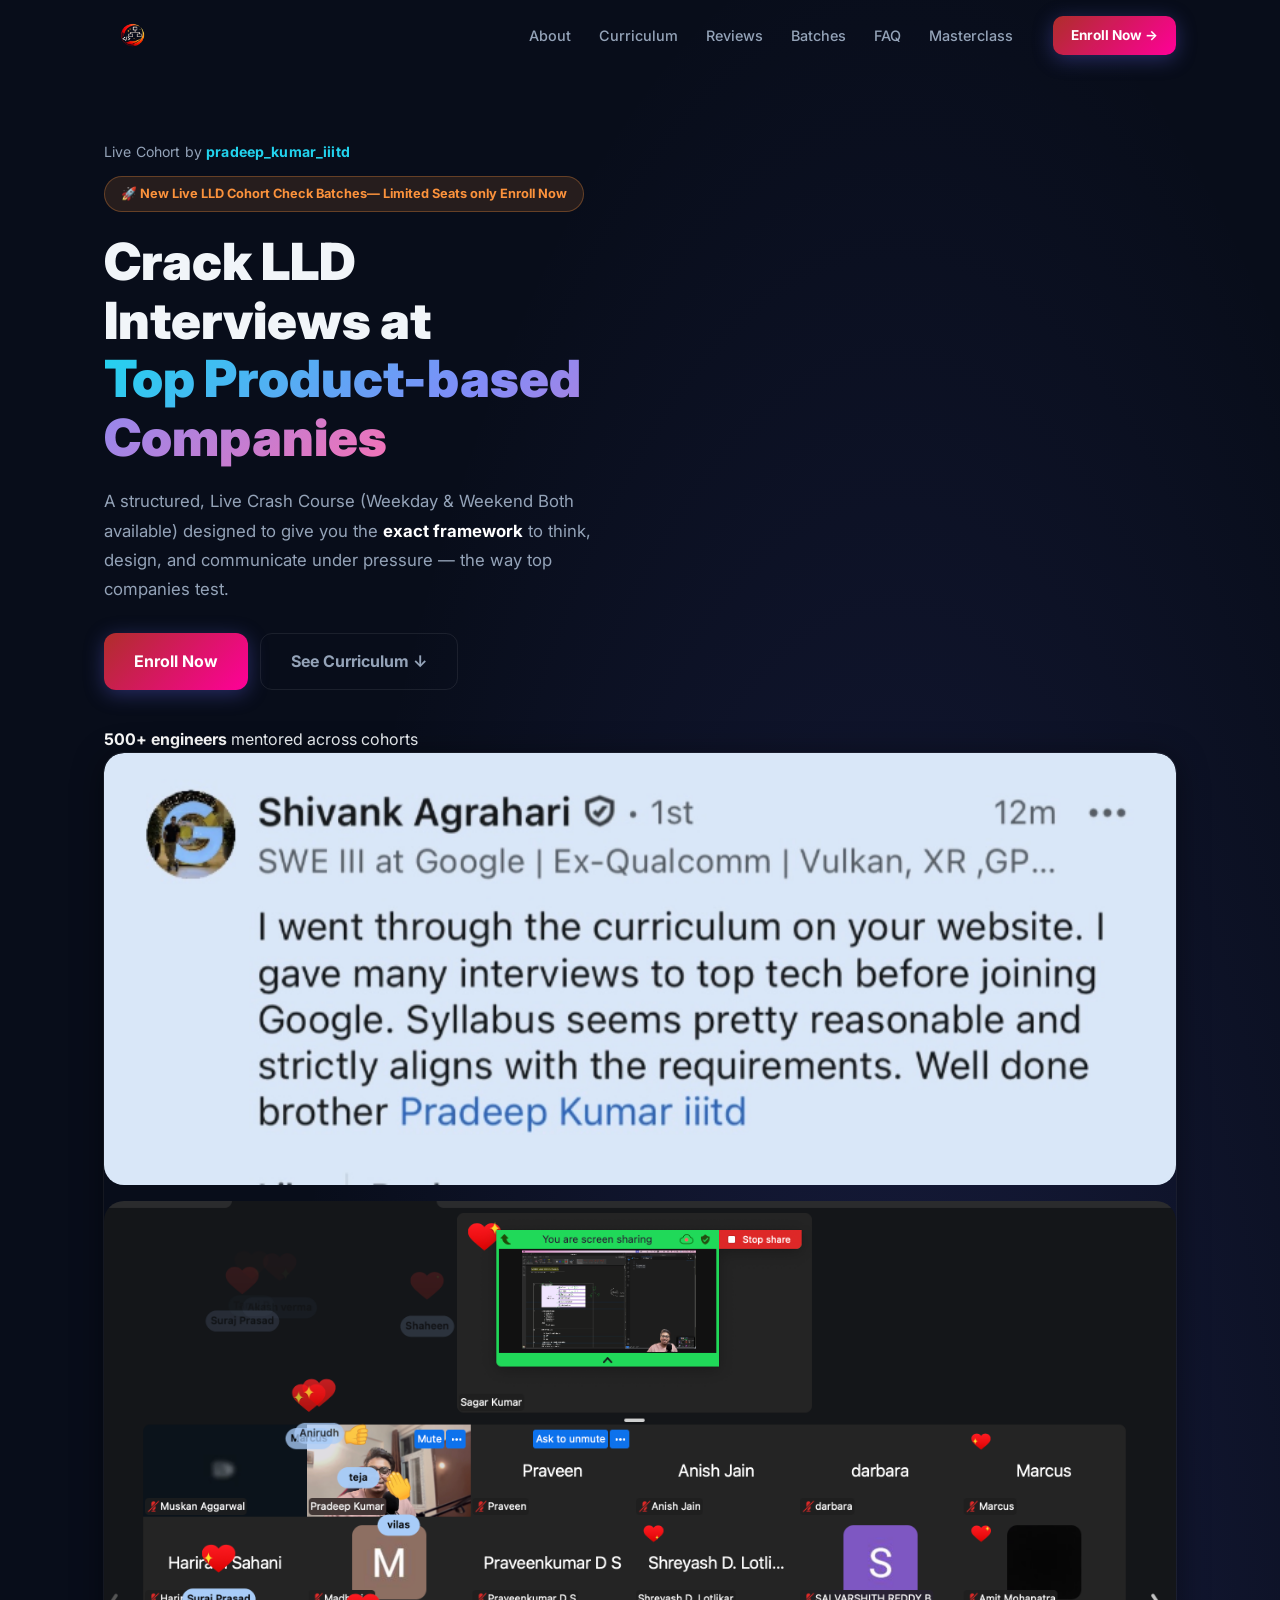
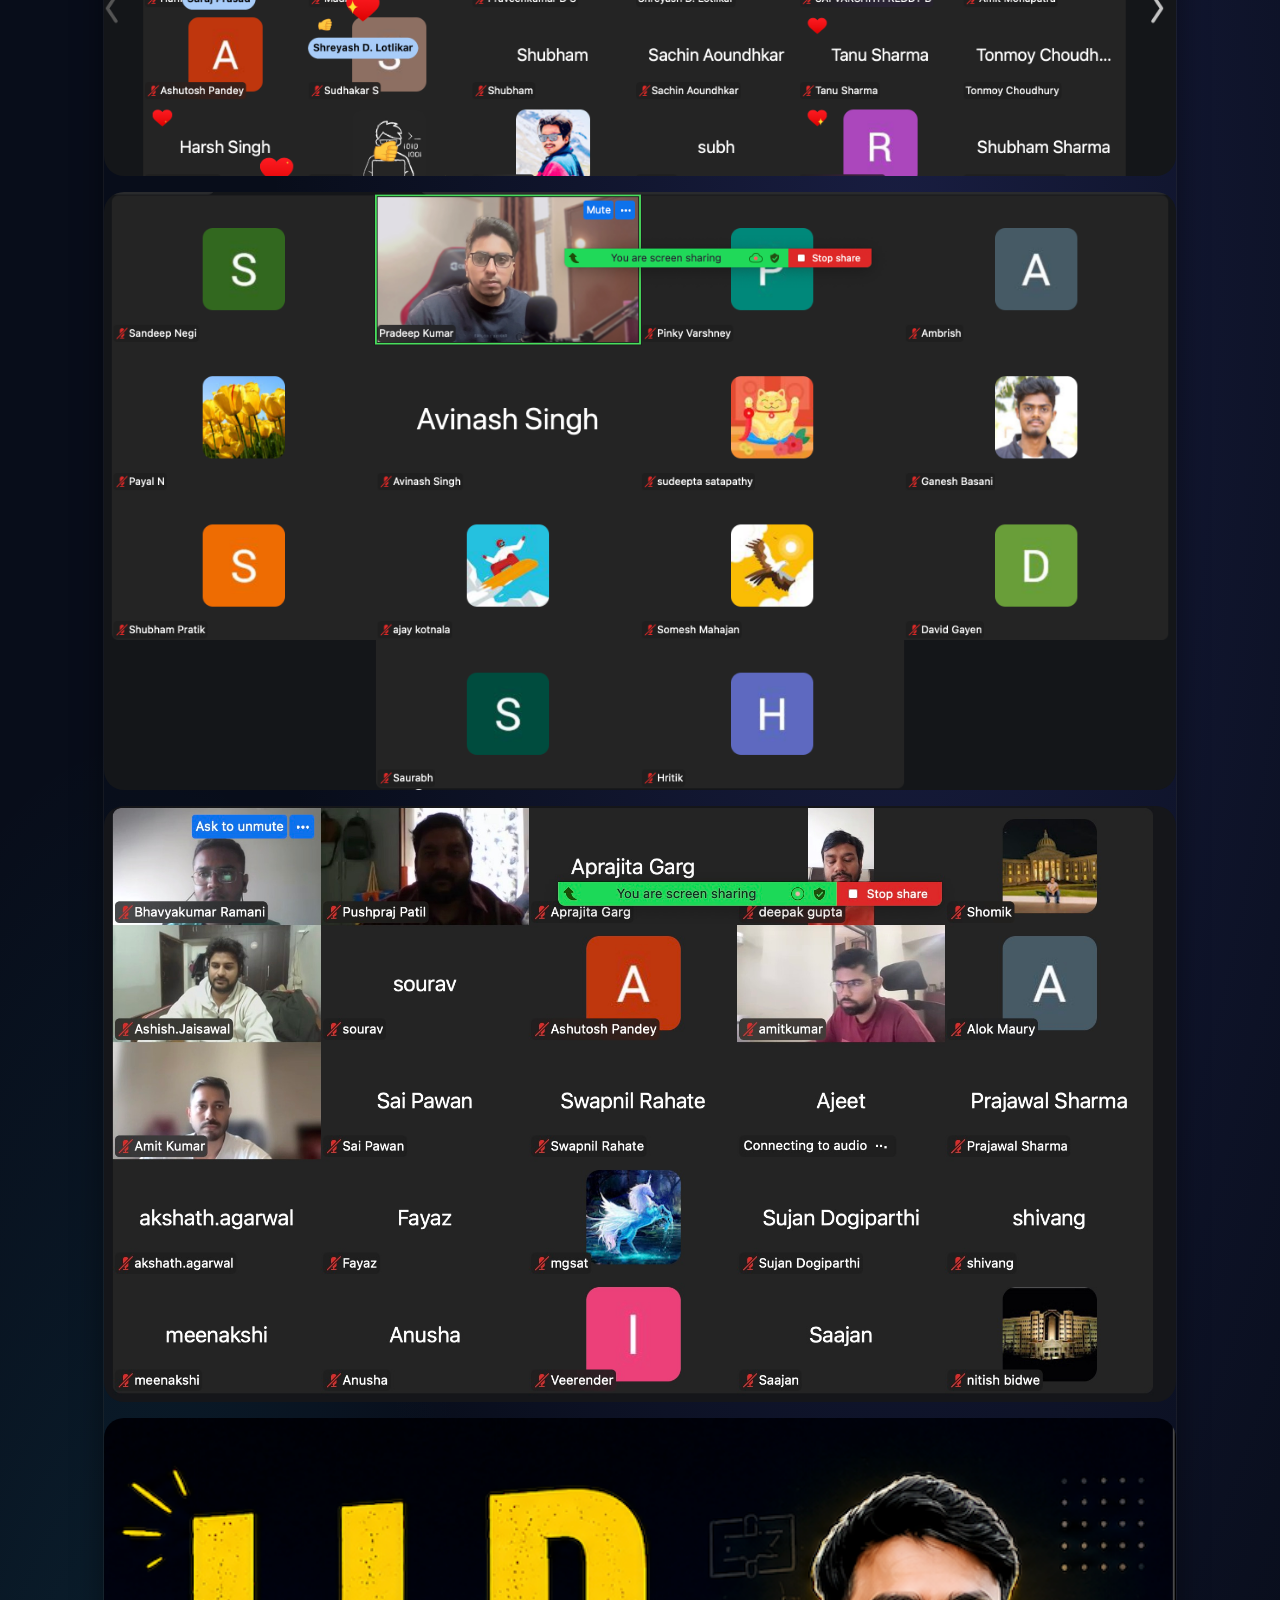
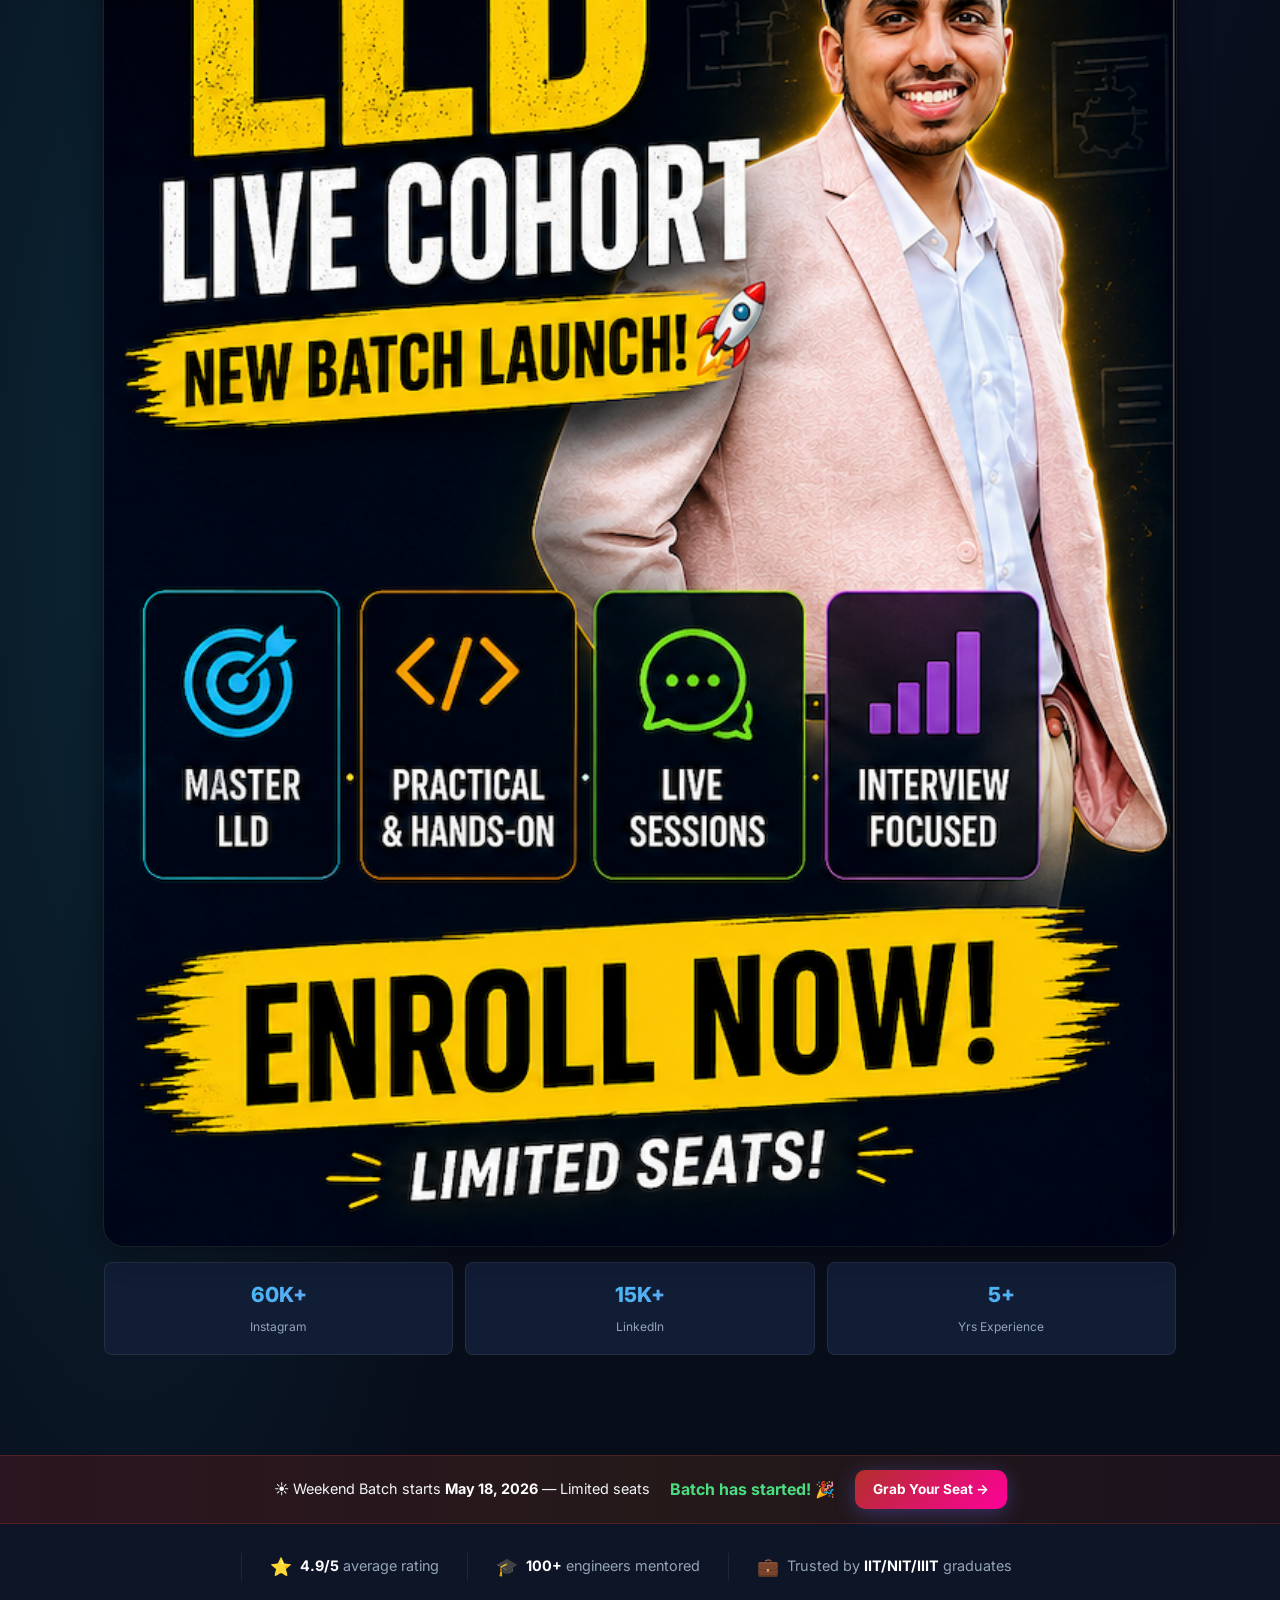
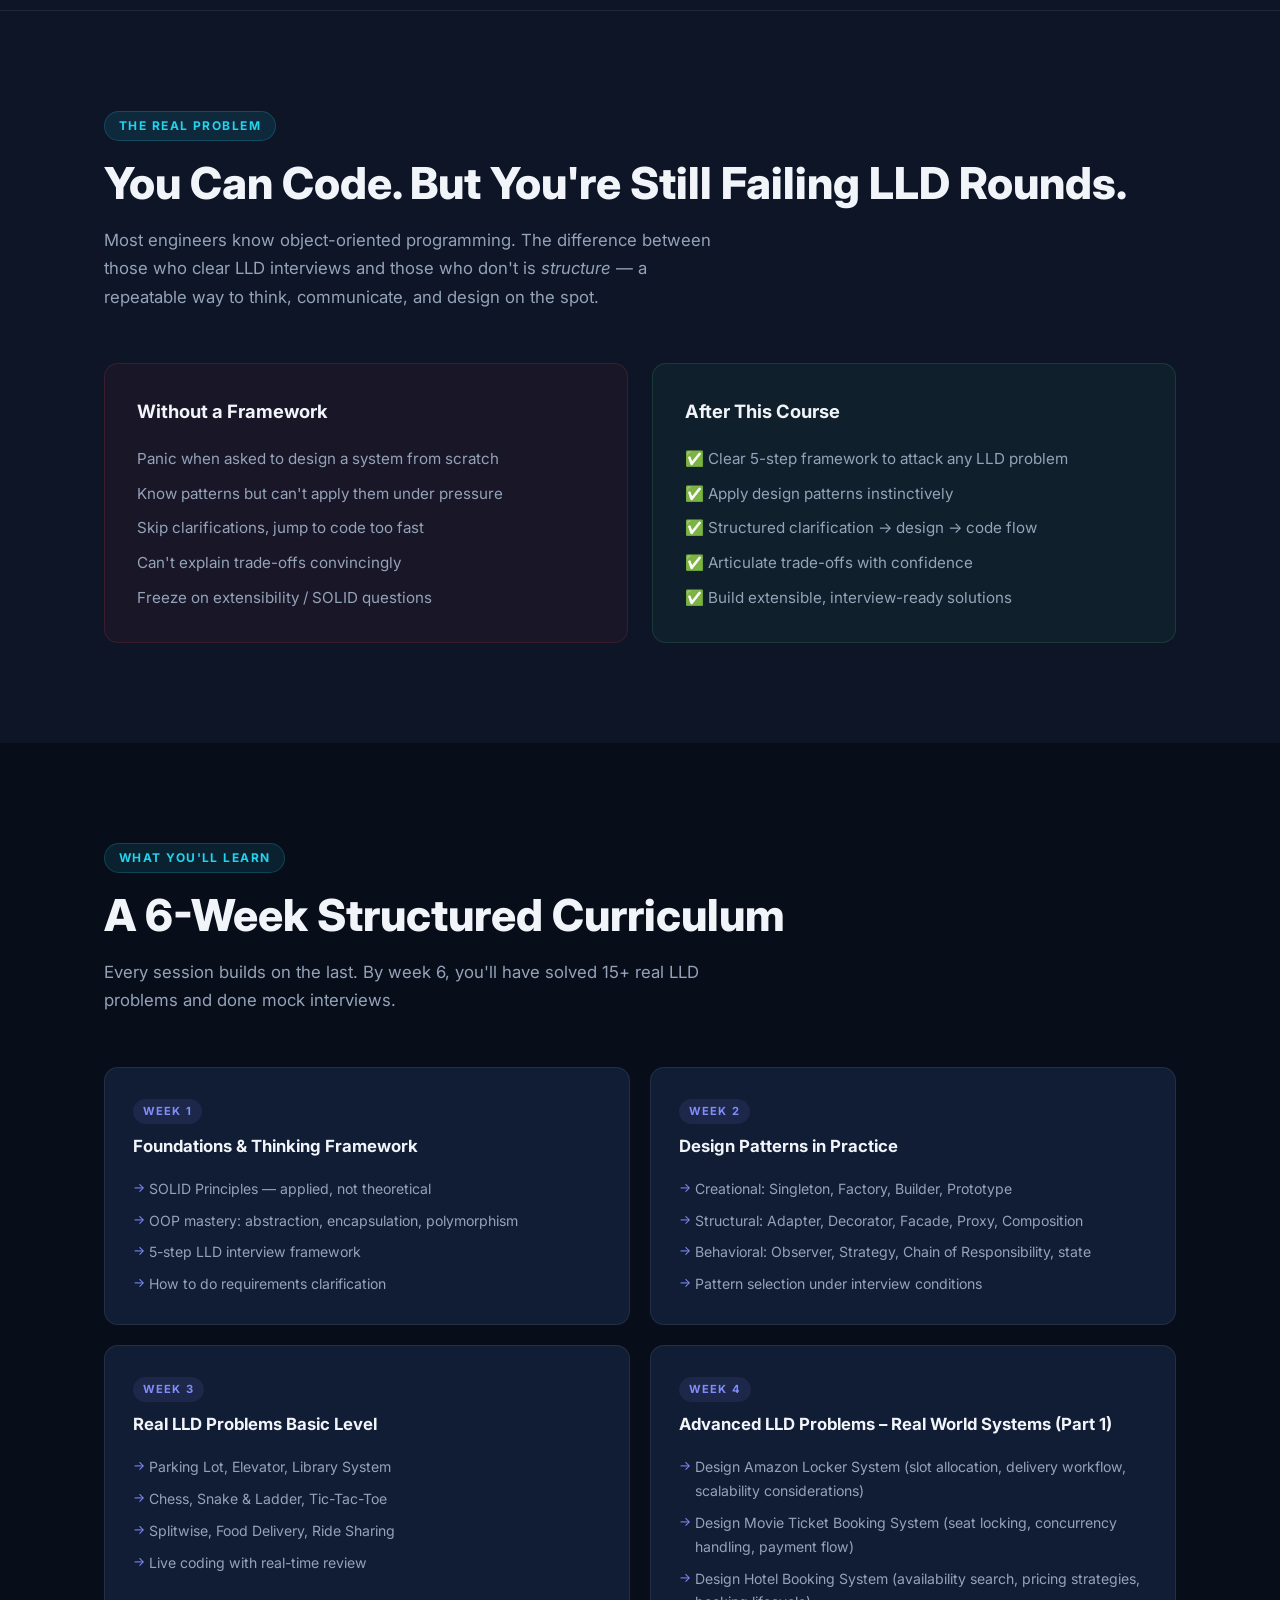
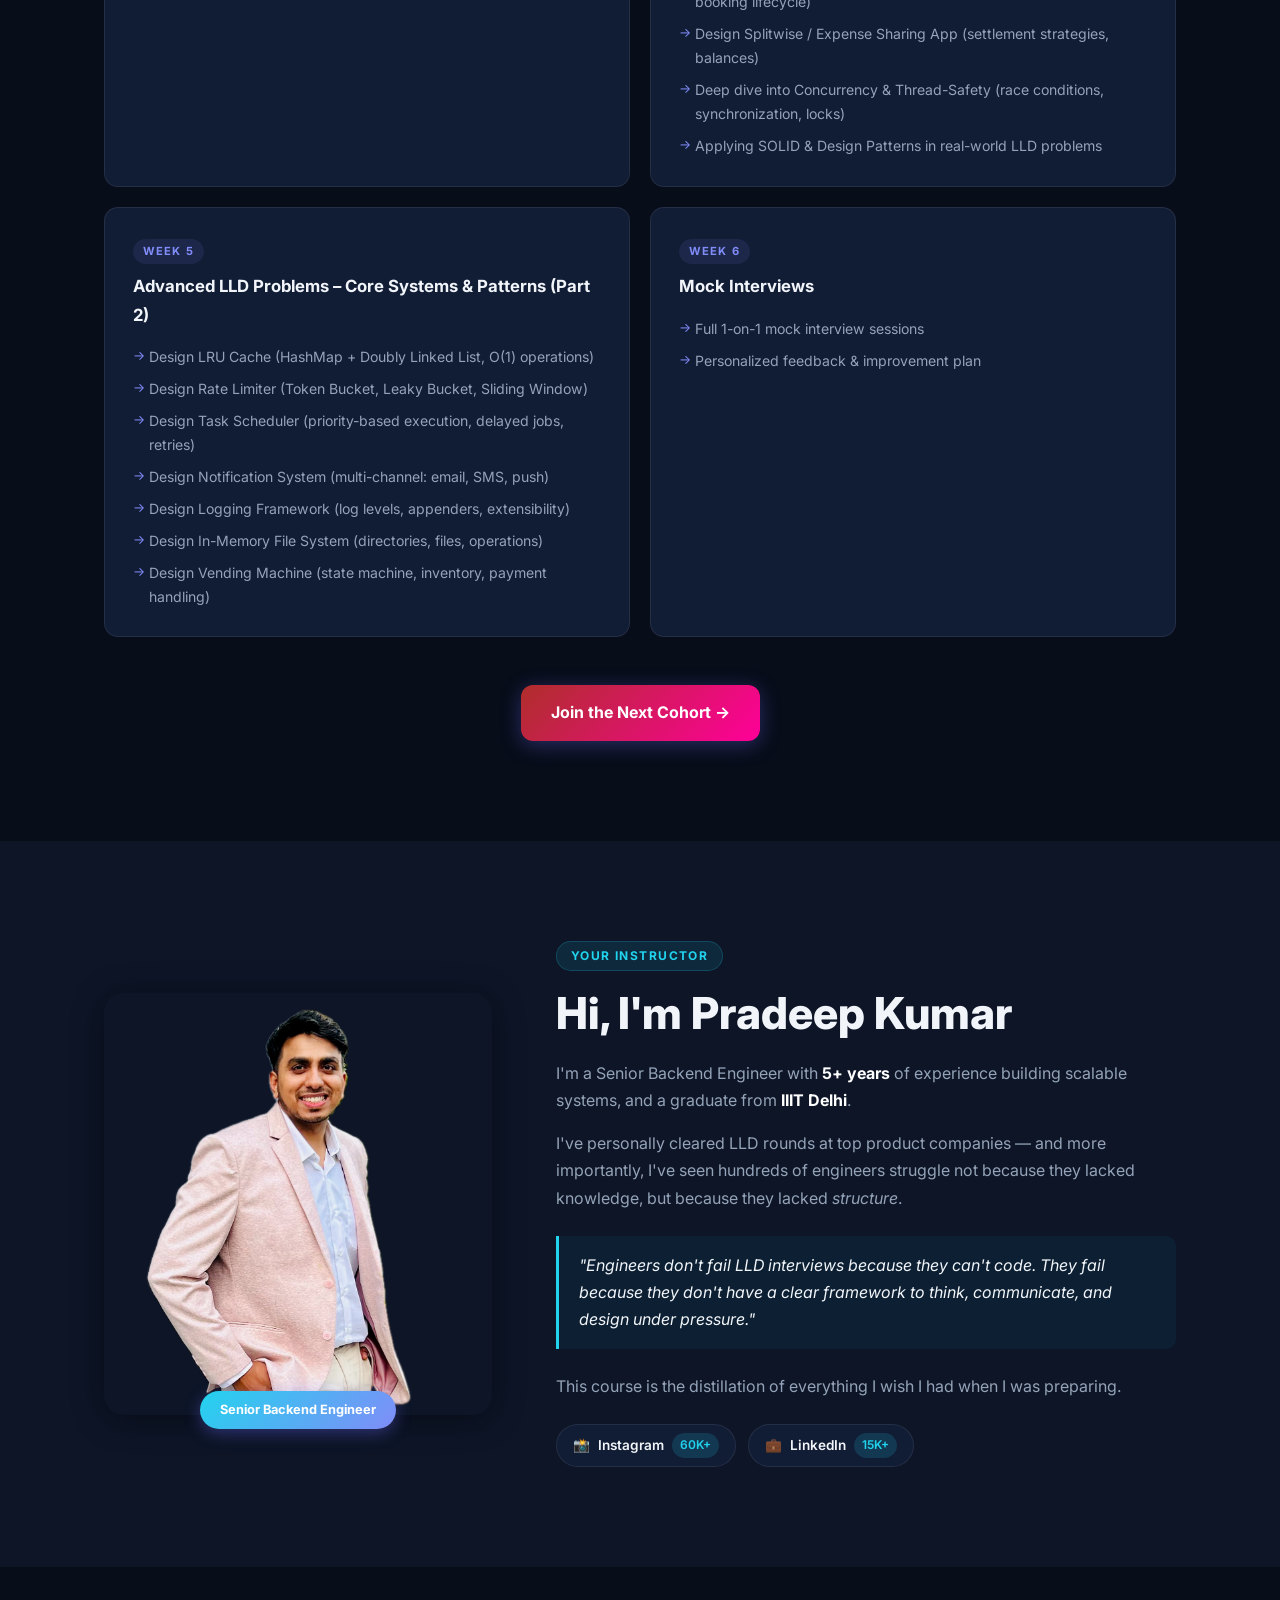
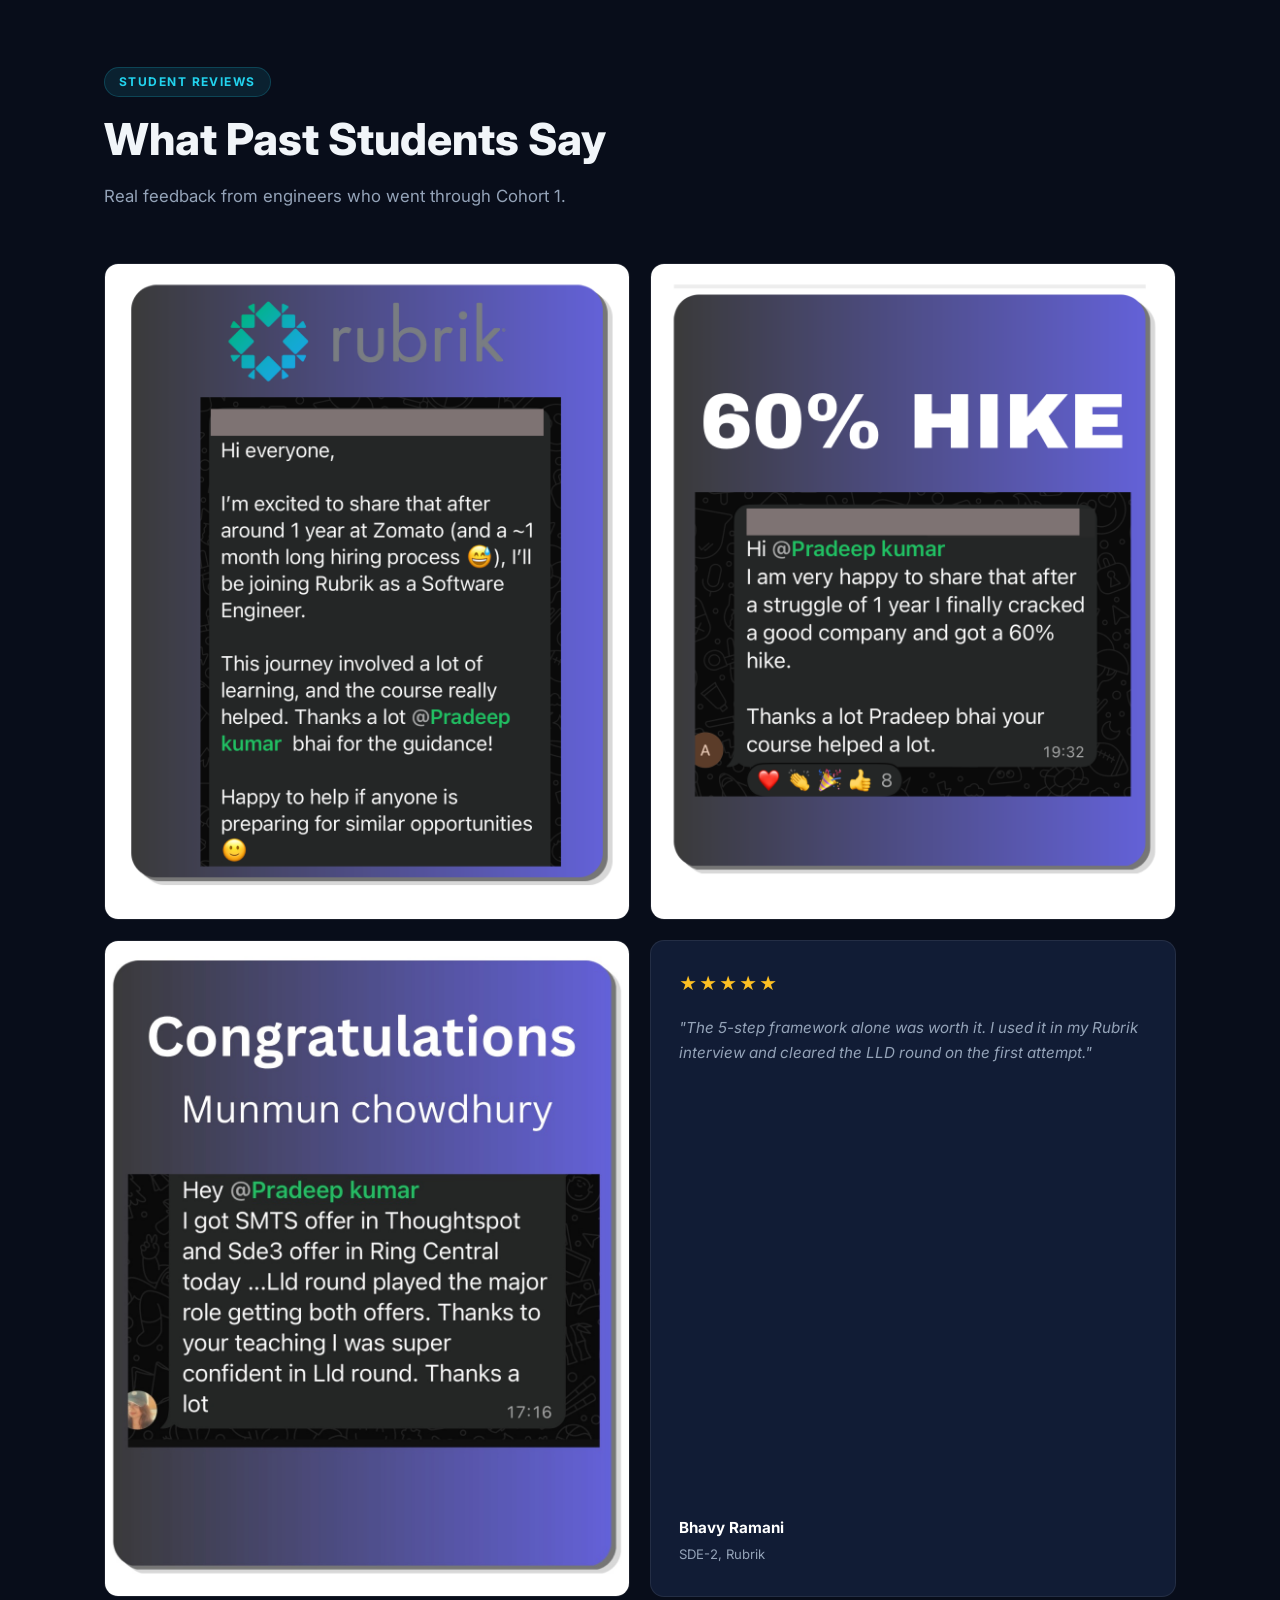
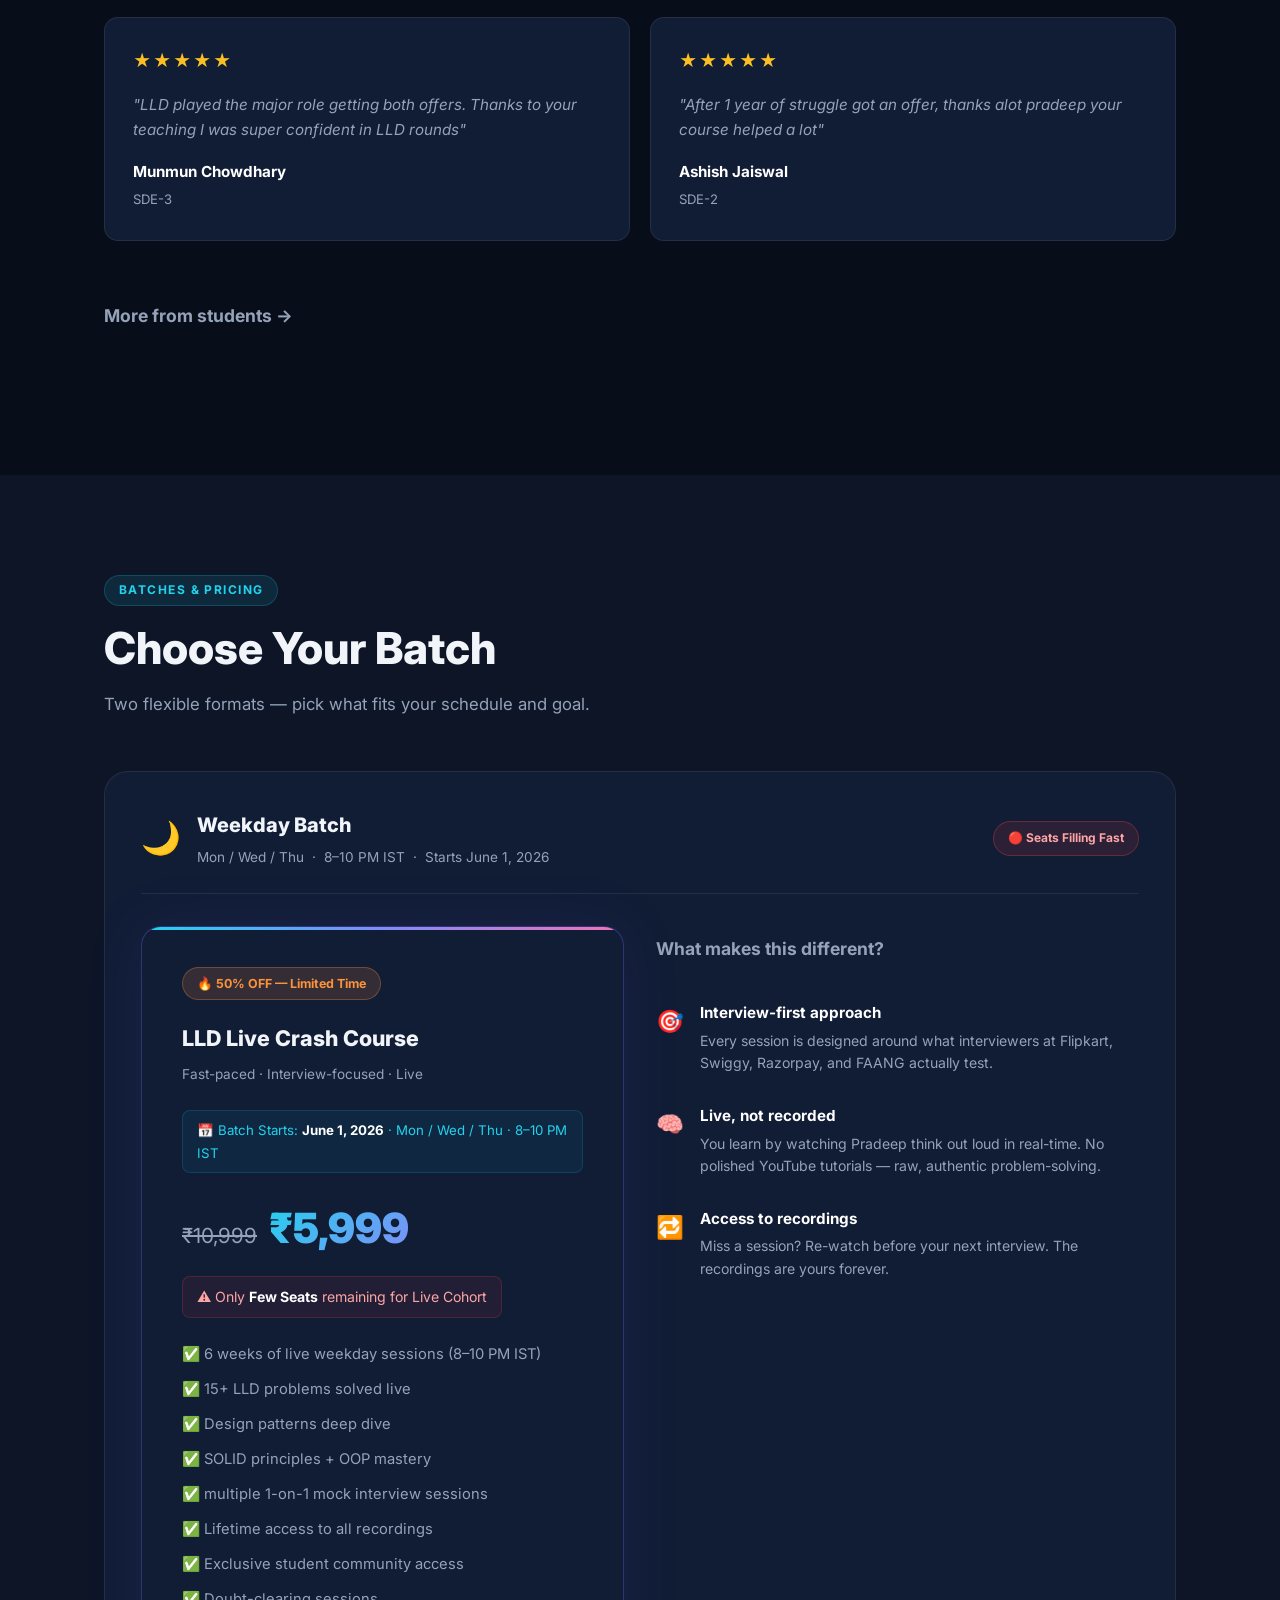
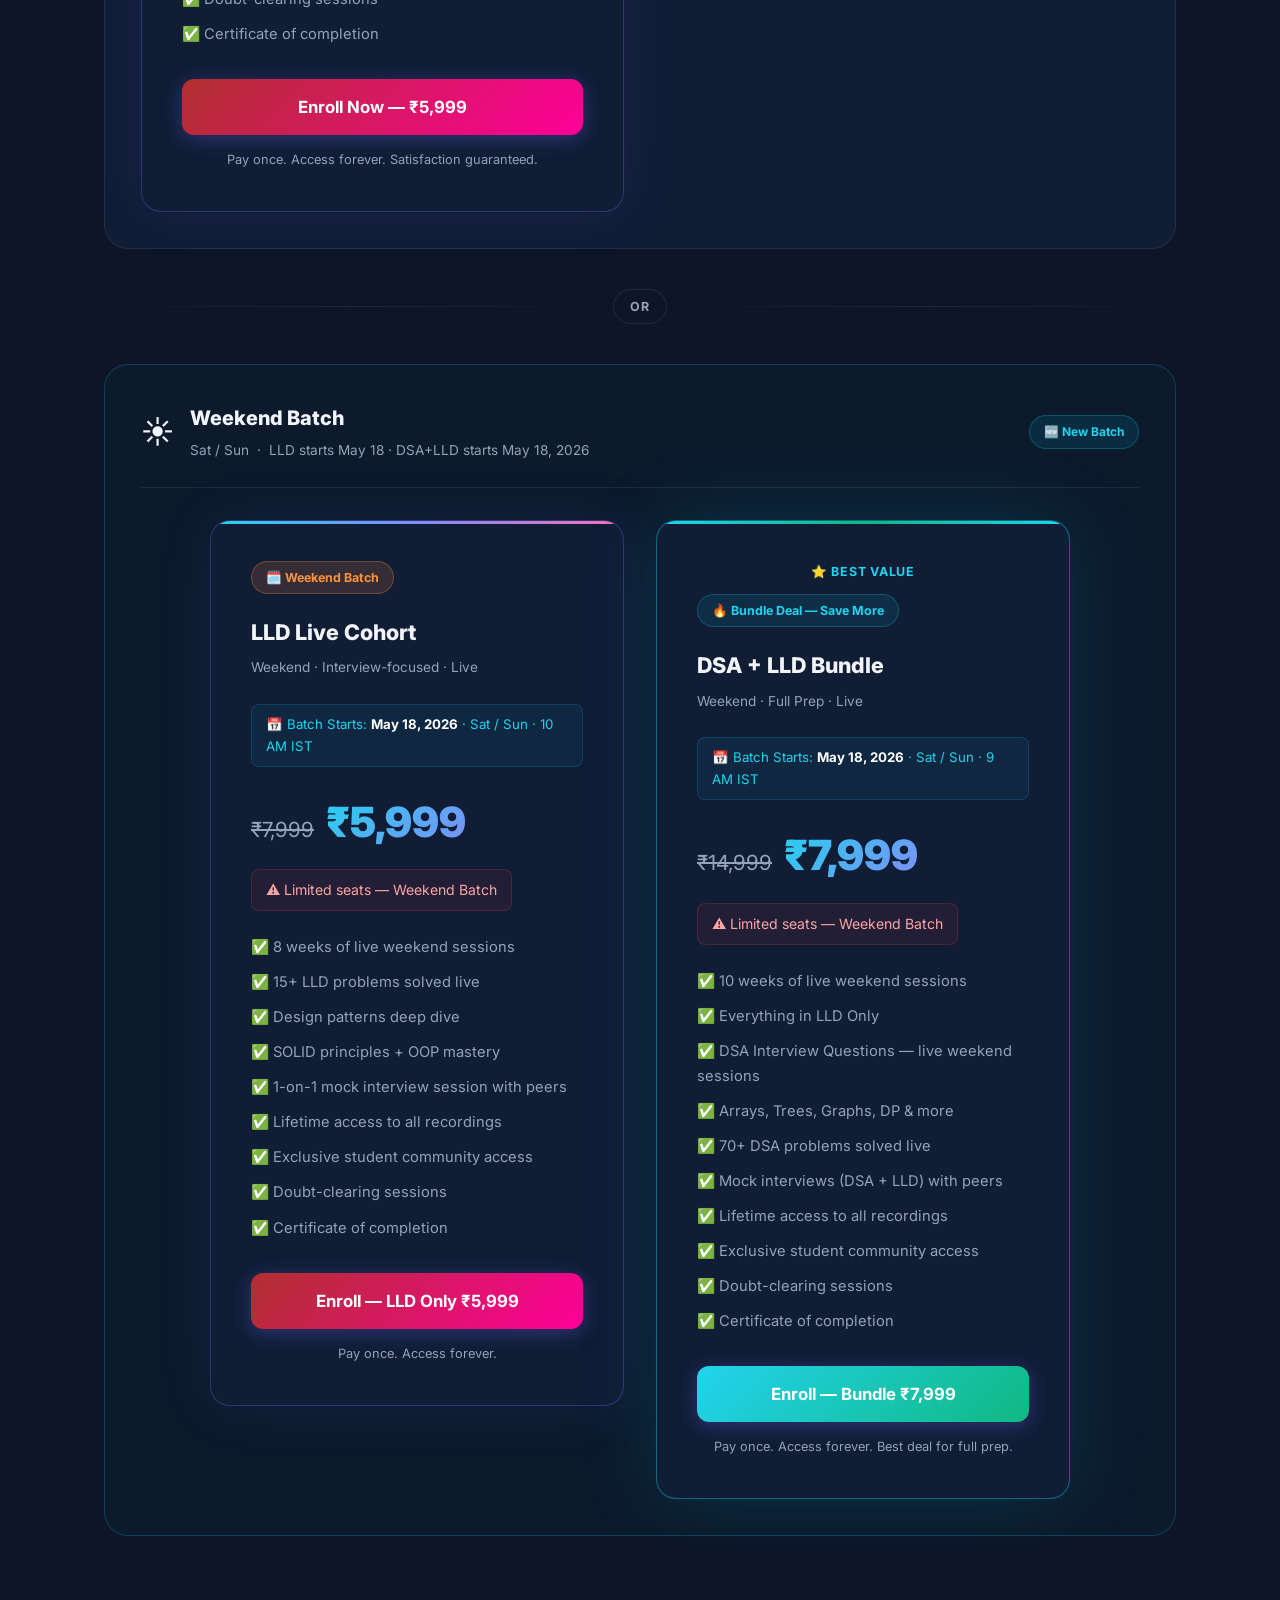
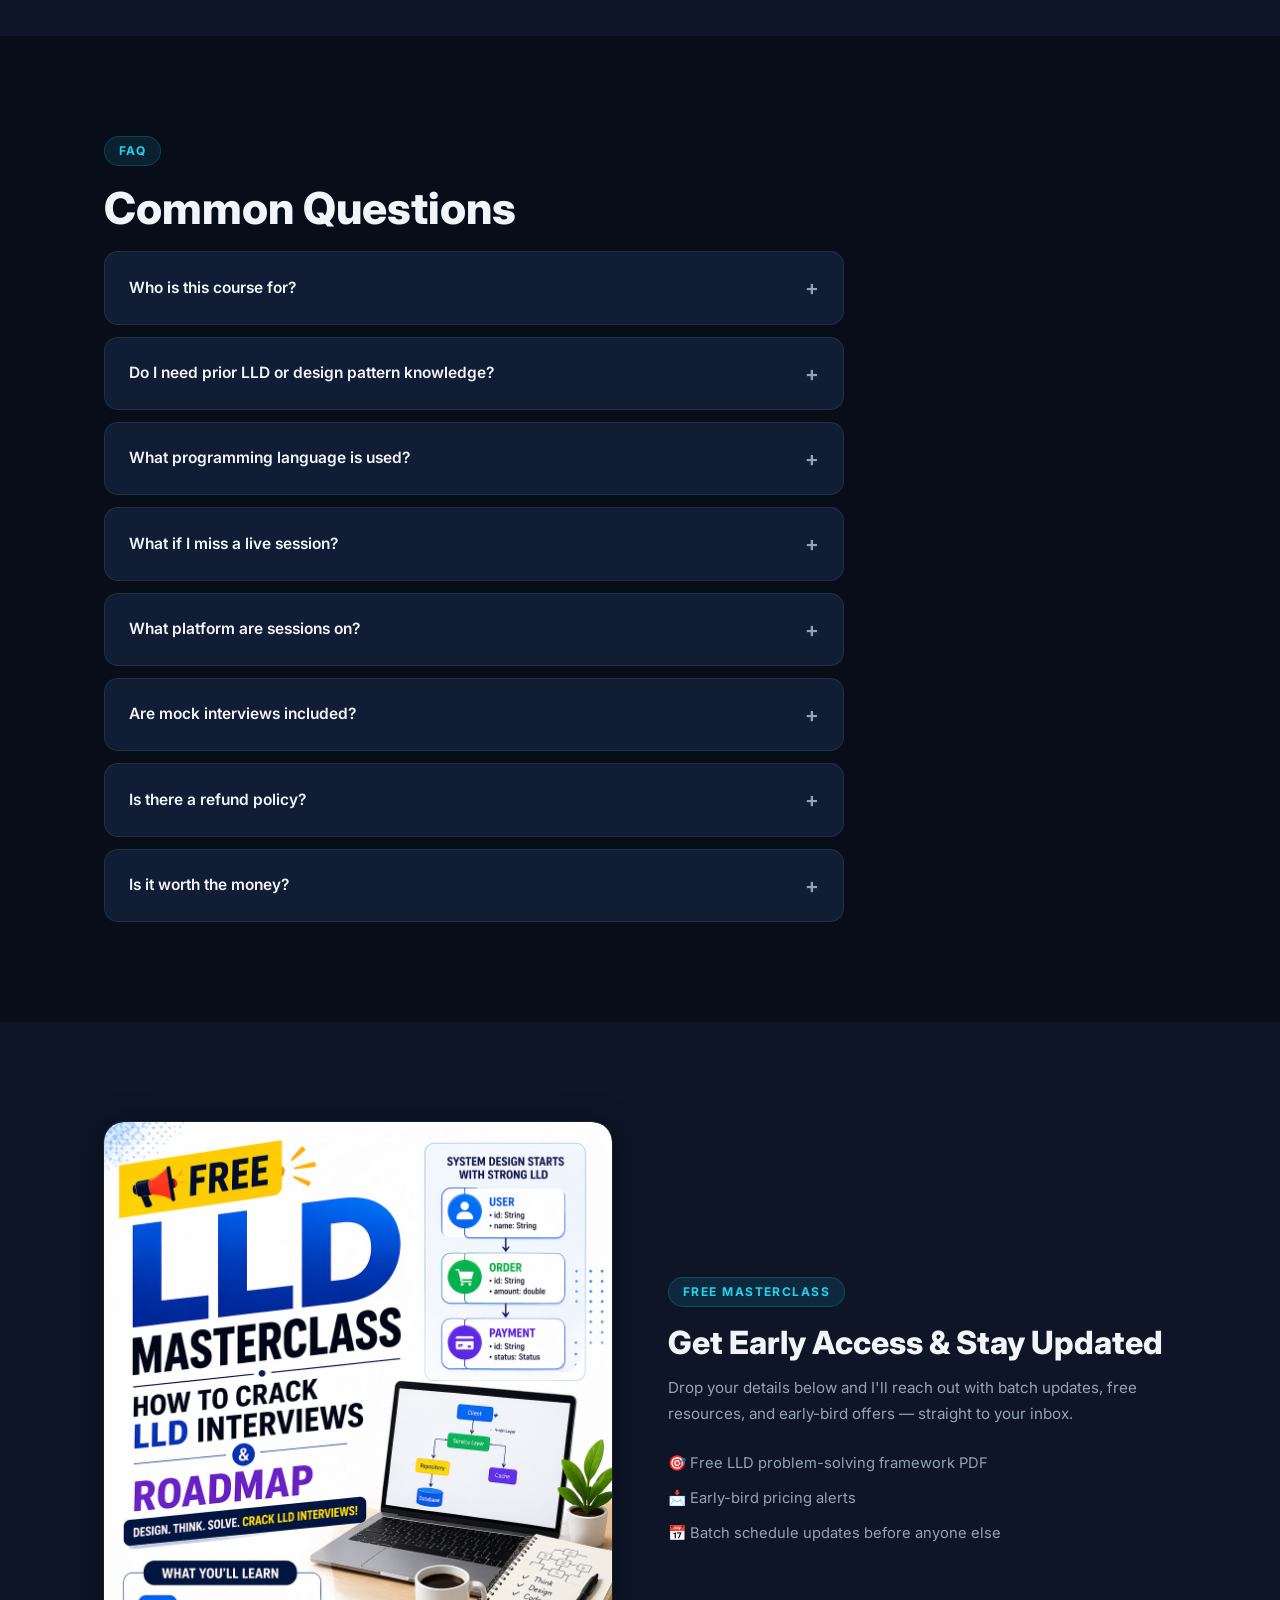
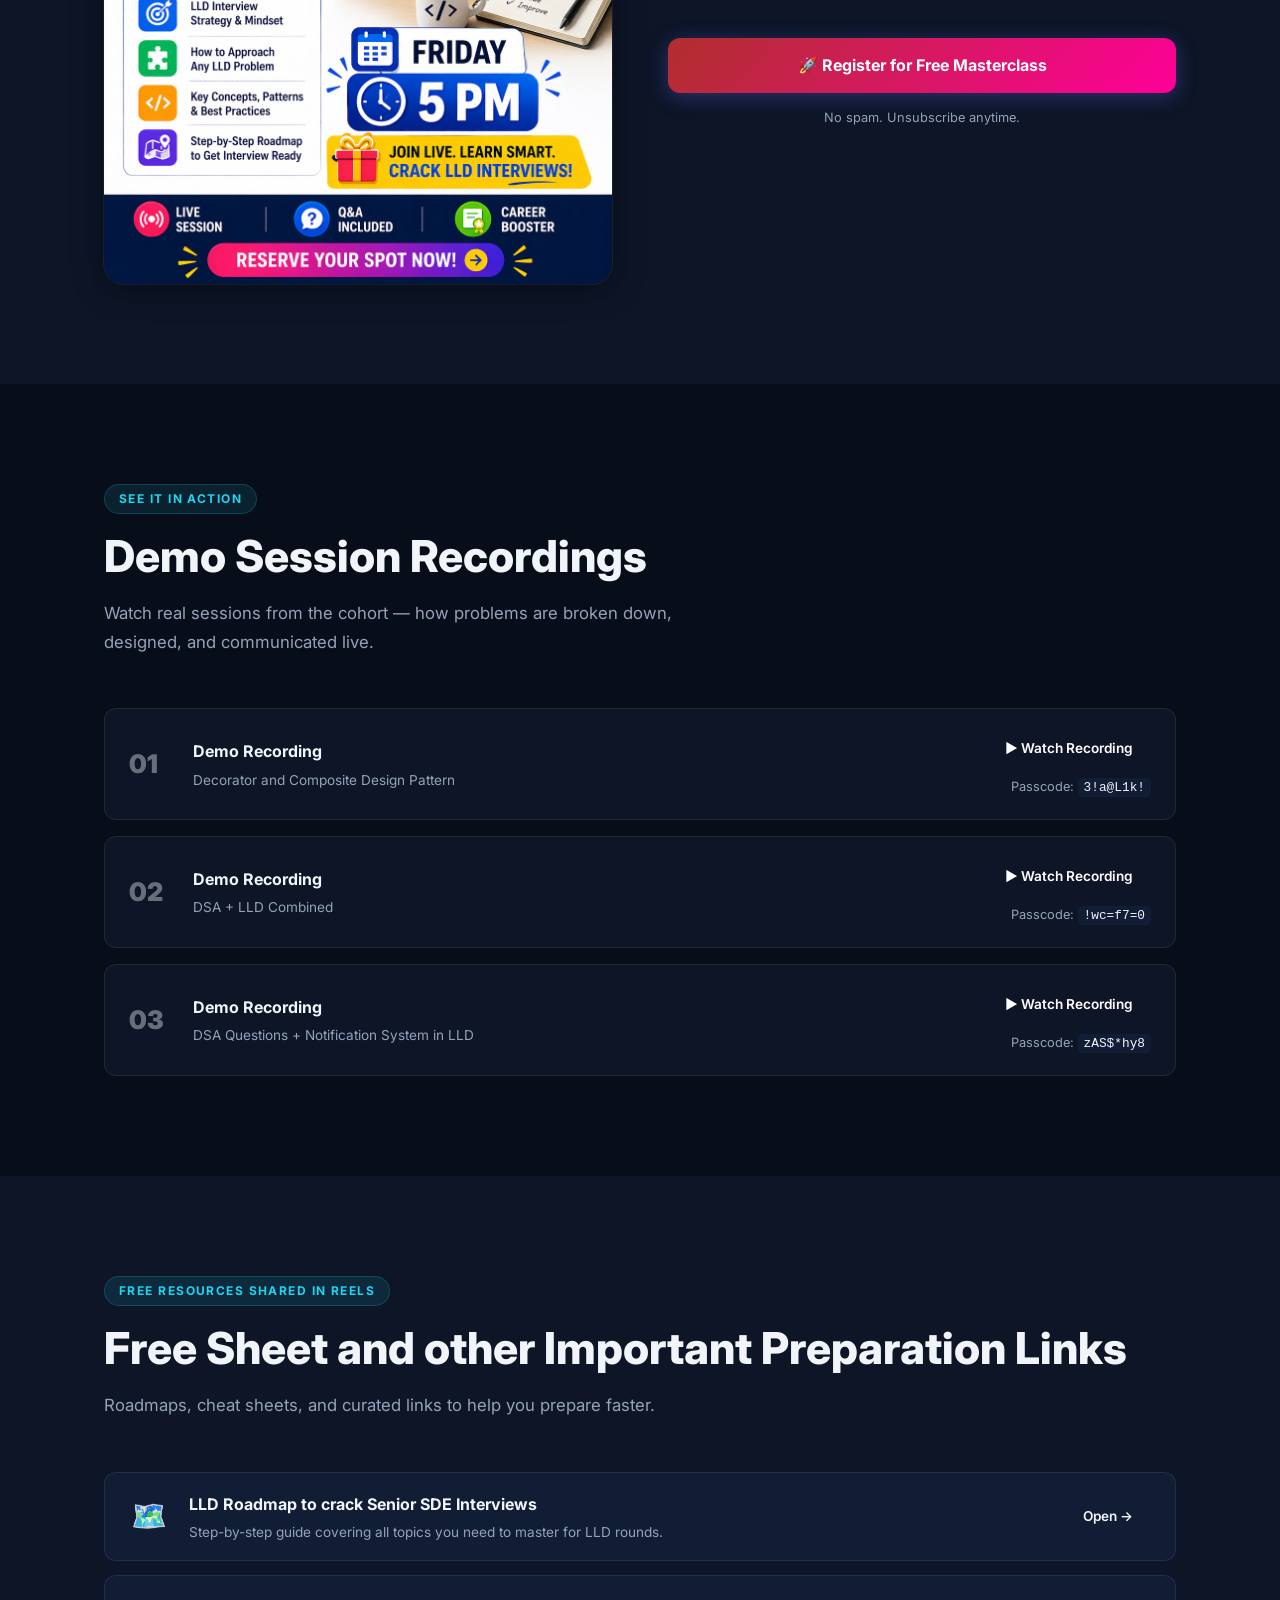
==== commit bbeaf053: "new" ====
--- a/index.html
+++ b/index.html
@@ -59,7 +59,7 @@
               <img src="assets/hero.png" alt="student" />
               <img src="assets/hero.png" alt="student" />
             </div> -->
-            <p><strong>100+ engineers</strong> mentored across cohorts</p>
+            <p><strong>500+ engineers</strong> mentored across cohorts</p>
           </div>
         </div>
         <div class="hero__visual">
@@ -73,11 +73,11 @@
           </div>
           <div class="hero__stats">
             <div class="stat-pill">
-              <span class="stat-pill__num">50K+</span>
+              <span class="stat-pill__num">60K+</span>
               <span class="stat-pill__label">Instagram</span>
             </div>
             <div class="stat-pill">
-              <span class="stat-pill__num">14K+</span>
+              <span class="stat-pill__num">15K+</span>
               <span class="stat-pill__label">LinkedIn</span>
             </div>
             <div class="stat-pill">
@@ -277,10 +277,10 @@
           <p>This course is the distillation of everything I wish I had when I was preparing.</p>
           <div class="about__socials">
             <a href="https://www.instagram.com/pradeep_kumar_iiitd/" target="_blank" class="social-chip">
-              <span>📸</span> Instagram <span class="social-chip__count">50K+</span>
+              <span>📸</span> Instagram <span class="social-chip__count">60K+</span>
             </a>
             <a href="https://www.linkedin.com/in/pradeep-kumar-iiitd/" target="_blank" class="social-chip">
-              <span>💼</span> LinkedIn <span class="social-chip__count">14K+</span>
+              <span>💼</span> LinkedIn <span class="social-chip__count">15K+</span>
             </a>
           </div>
         </div>
@@ -630,6 +630,33 @@
     </div>
   </section>
 
+  <!-- RESOURCES -->
+  <section class="resources section" id="resources">
+    <div class="container">
+      <div class="section-label">Free Resources Shared in Reels</div>
+      <h2 class="section-title">Free Sheet and other Important Preparation Links</h2>
+      <p class="section-sub">Roadmaps, cheat sheets, and curated links to help you prepare faster.</p>
+      <div class="resource-list">
+        <div class="resource-list__item">
+          <div class="resource-list__icon">🗺️</div>
+          <div class="resource-list__info">
+            <h4>LLD Roadmap to crack Senior SDE Interviews</h4>
+            <p>Step-by-step guide covering all topics you need to master for LLD rounds.</p>
+          </div>
+          <a href="https://docs.google.com/document/d/1EB1WlFVIPCJHpH4HEHDyTvEmg9QY4YzlY5IG8xrhk6I/edit?usp=sharing" target="_blank" class="resource-list__btn">Open →</a>
+        </div>
+        <div class="resource-list__item">
+          <div class="resource-list__icon">📊</div>
+          <div class="resource-list__info">
+            <h4>System Design Preparation Sheet by Pradeep</h4>
+            <p>20+ Questions of LLD and 20+ Questions of HLD you need to master and company-wise sheet</p>
+          </div>
+          <a href="https://docs.google.com/spreadsheets/d/1Qc8R-4PznZyOtgzSas43EKq28cbWcL8H/edit?usp=drive_link&ouid=110271307063062639965&rtpof=true&sd=true" target="_blank" class="resource-list__btn">Open →</a>
+        </div>
+      </div>
+    </div>
+  </section>
+
   <!-- FOOTER CTA -->
   <section class="footer-cta">
     <div class="container footer-cta__inner">
--- a/style.css
+++ b/style.css
@@ -587,6 +587,37 @@
 @media (max-width: 700px) {
   .demo-list__item { flex-direction: column; align-items: flex-start; }
   .demo-list__meta { align-items: flex-start; }
+}
+
+/* ── RESOURCES ── */
+.resources { background: var(--bg2); }
+.resource-list { display: flex; flex-direction: column; gap: 14px; margin-top: 48px; }
+.resource-list__item {
+  display: flex; align-items: center; gap: 20px;
+  background: var(--bg3);
+  border: 1px solid var(--border);
+  border-radius: 12px;
+  padding: 18px 24px;
+  transition: border-color .2s, box-shadow .2s;
+}
+.resource-list__item:hover { border-color: var(--accent); box-shadow: 0 4px 20px rgba(0,0,0,.25); }
+.resource-list__icon { font-size: 1.8rem; min-width: 40px; text-align: center; }
+.resource-list__info { flex: 1; }
+.resource-list__info h4 { font-size: 1rem; font-weight: 700; margin-bottom: 4px; }
+.resource-list__info p { font-size: .85rem; color: var(--text-muted); margin: 0; line-height: 1.5; }
+.resource-list__btn {
+  background: transparent;
+  border: 1px solid var(--accent);
+  color: var(--accent);
+  padding: 8px 18px; border-radius: 8px;
+  font-size: .85rem; font-weight: 600;
+  text-decoration: none; white-space: nowrap;
+  transition: background .2s, color .2s;
+}
+.resource-list__btn:hover { background: var(--accent); color: #fff; }
+@media (max-width: 600px) {
+  .resource-list__item { flex-wrap: wrap; }
+  .resource-list__btn { width: 100%; text-align: center; }
 }
 
 /* ── PRICING ── */
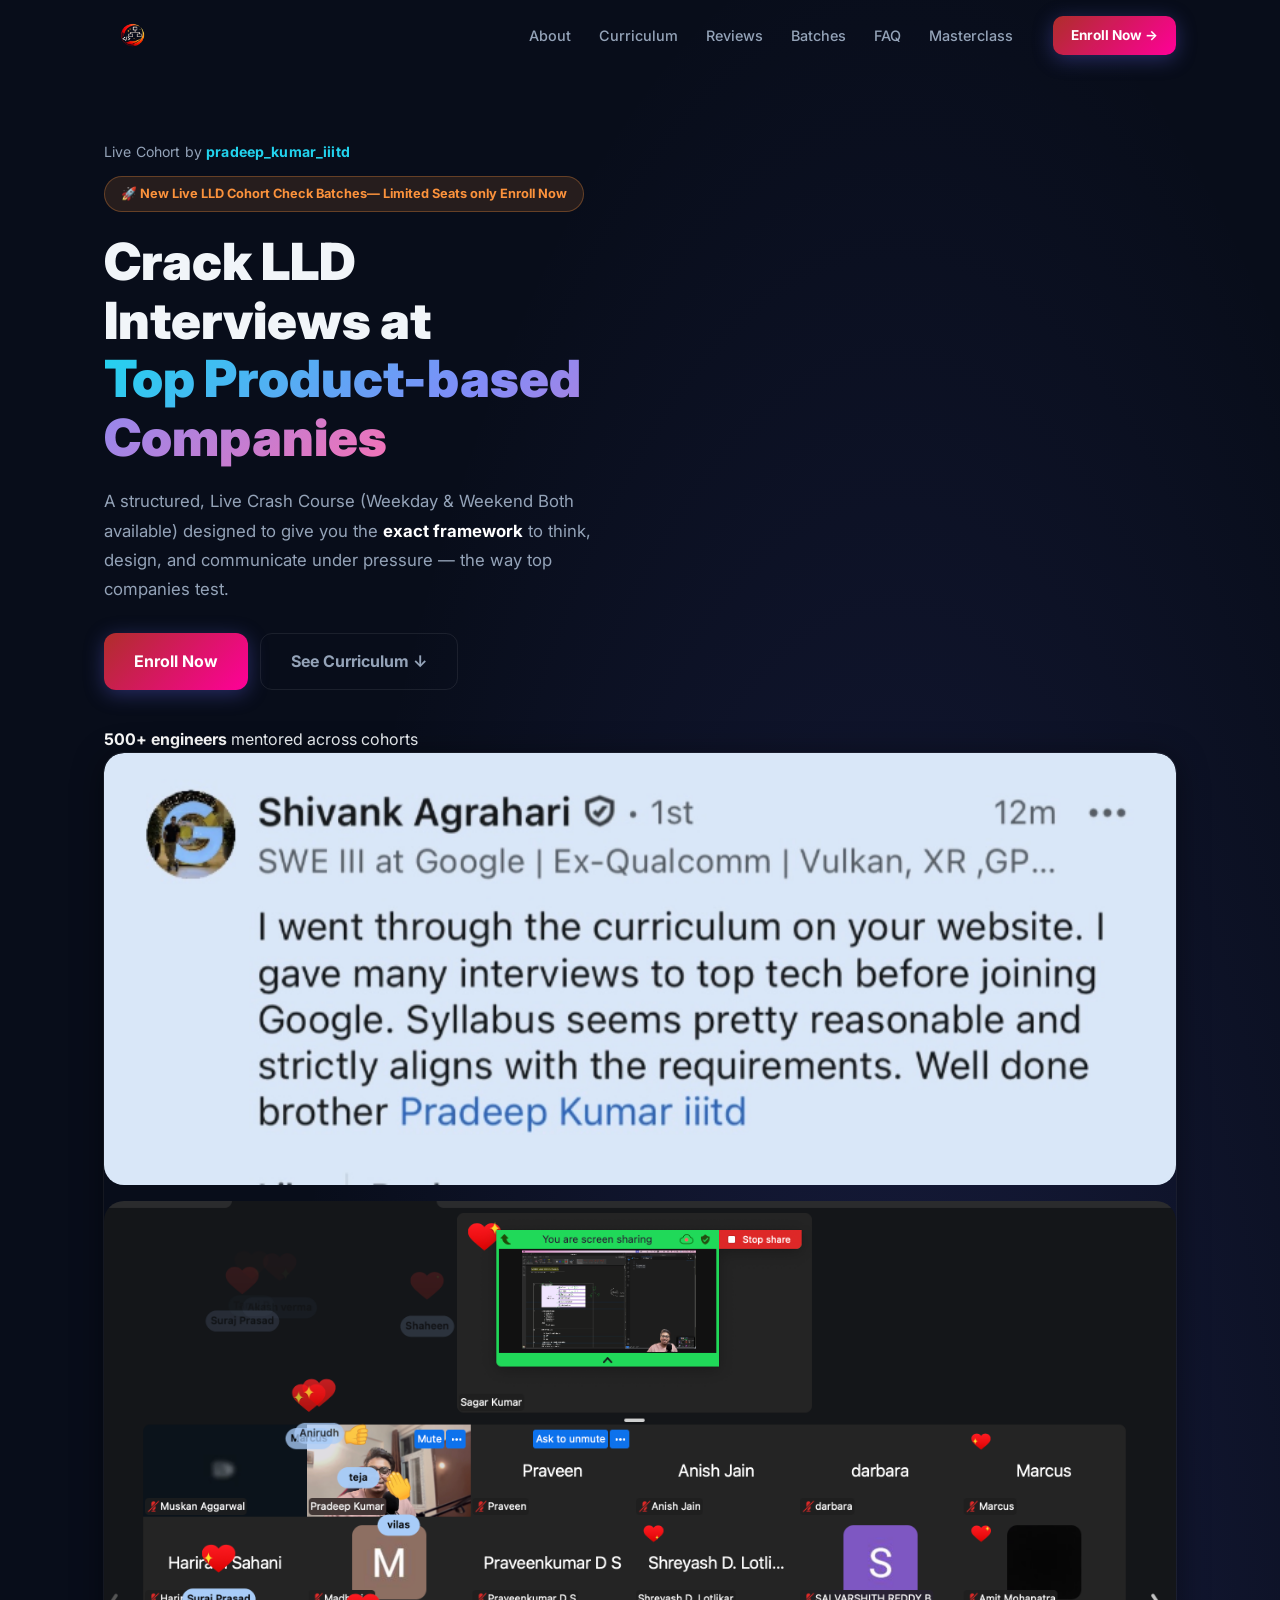
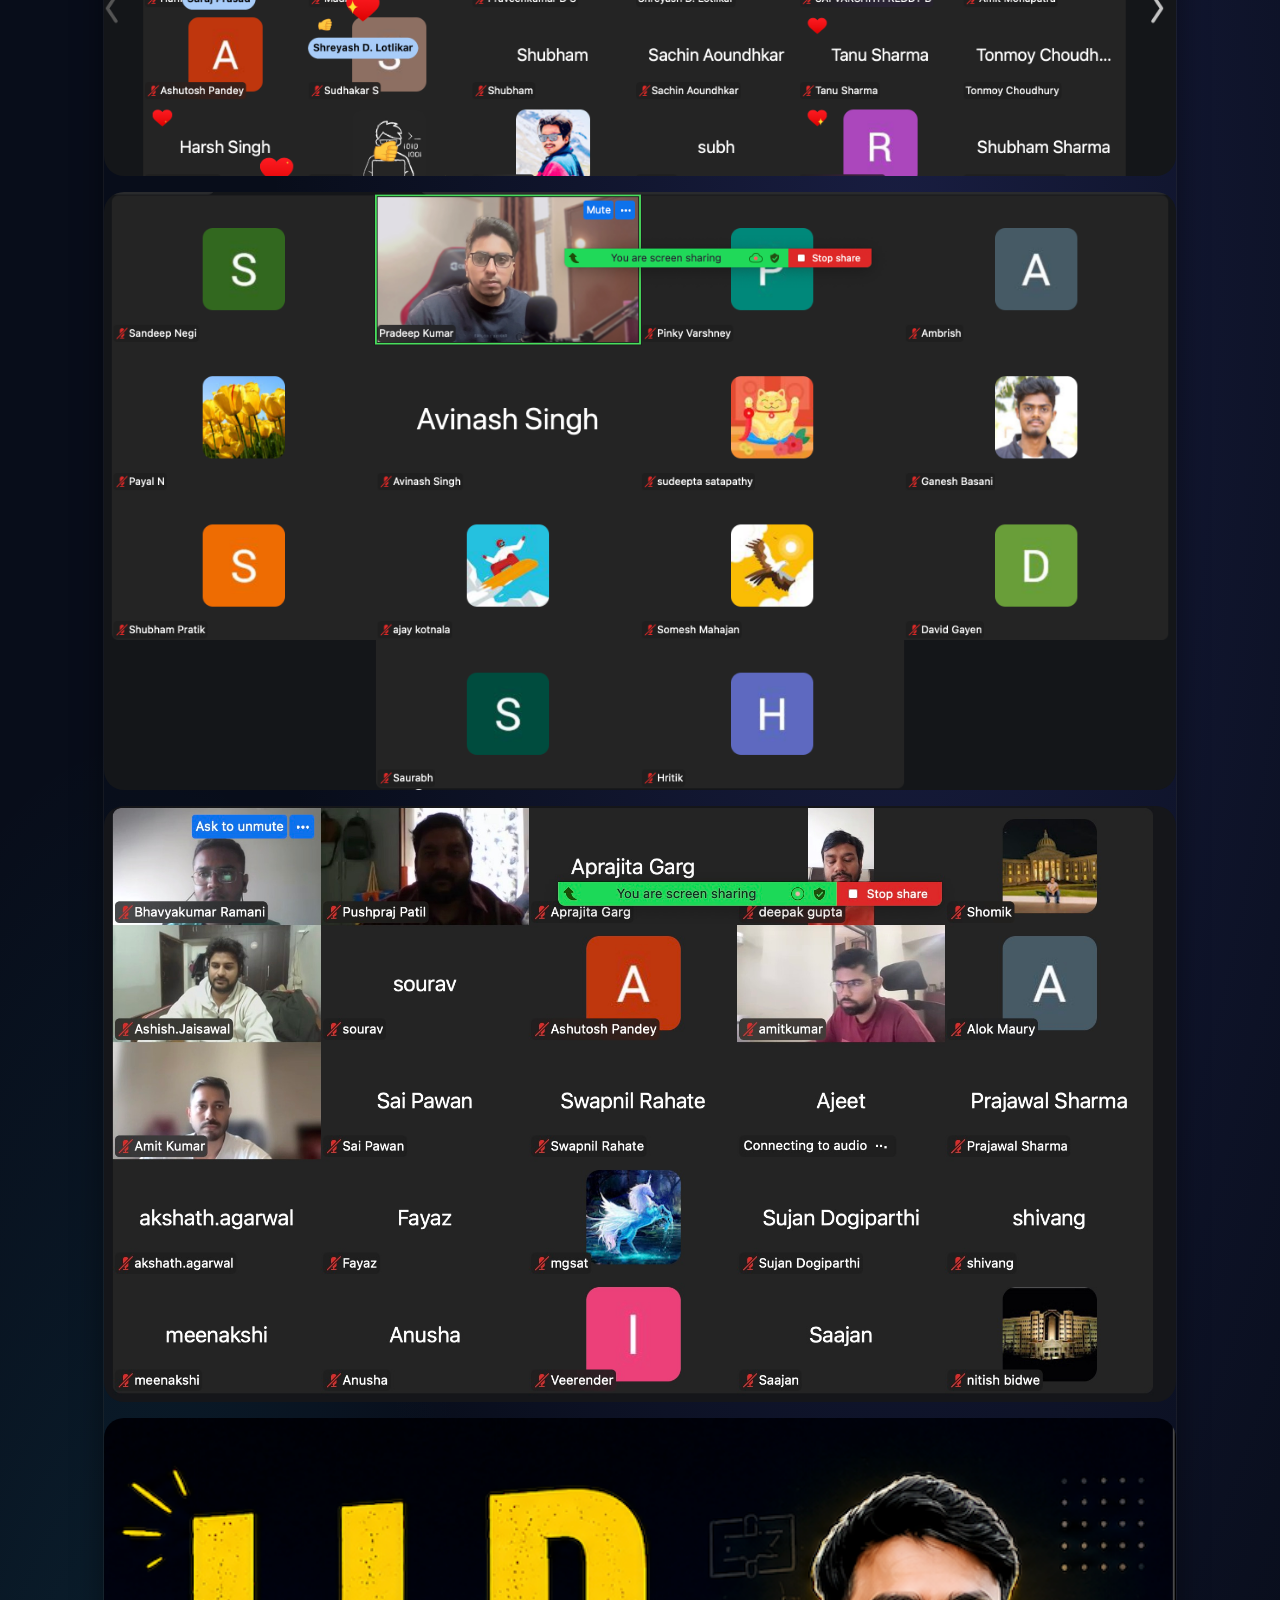
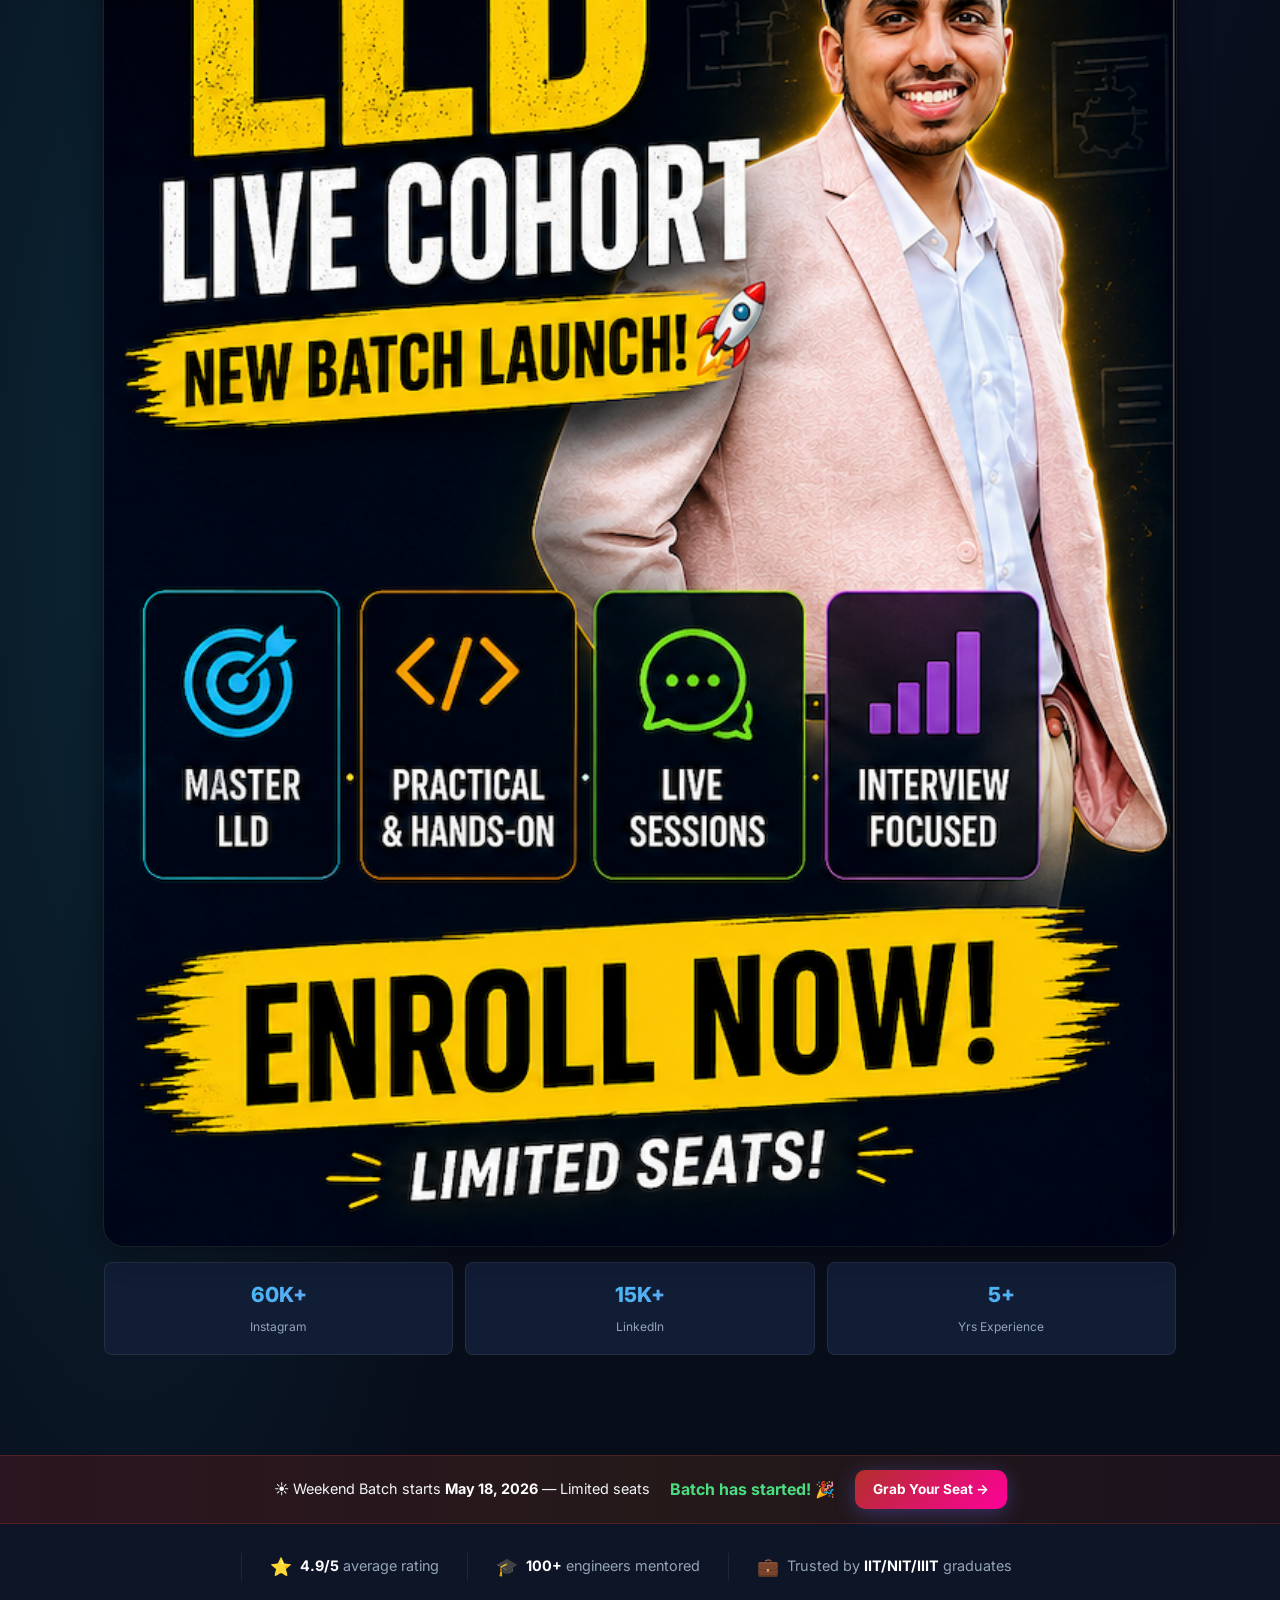
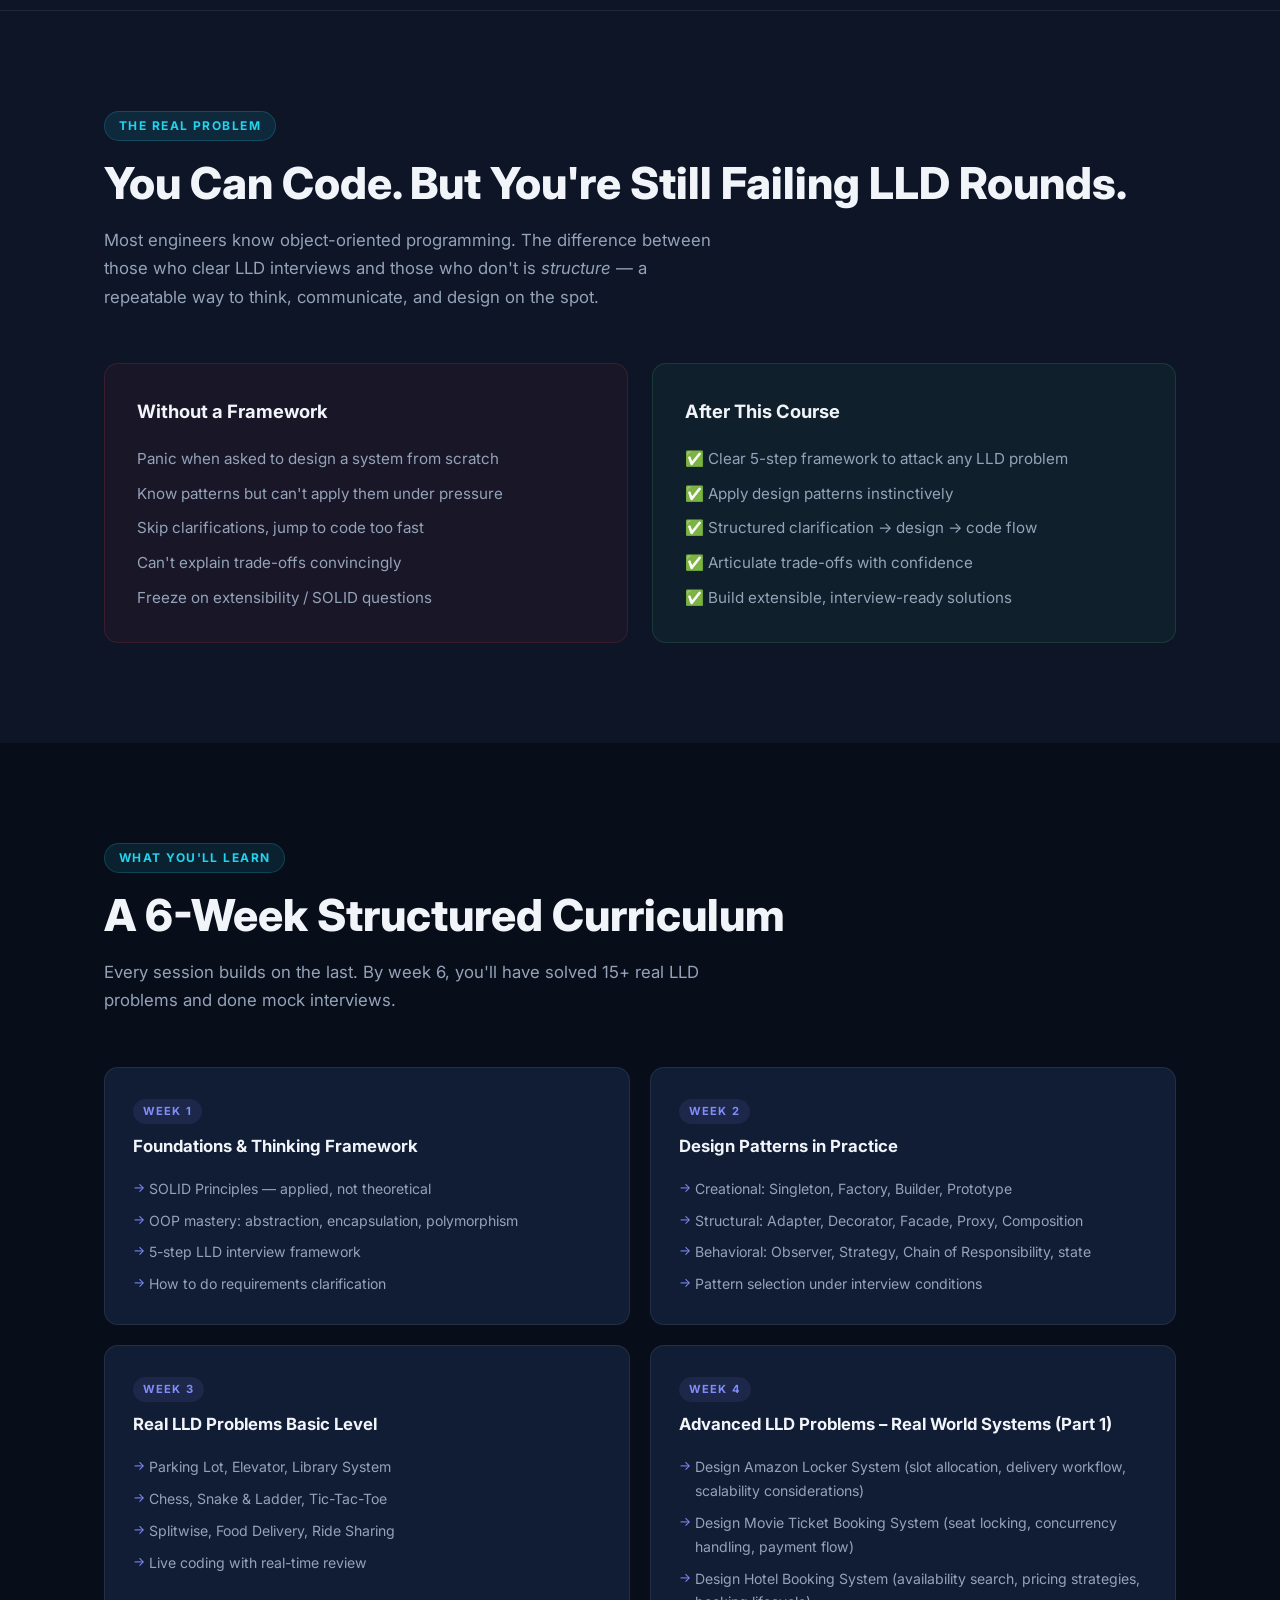
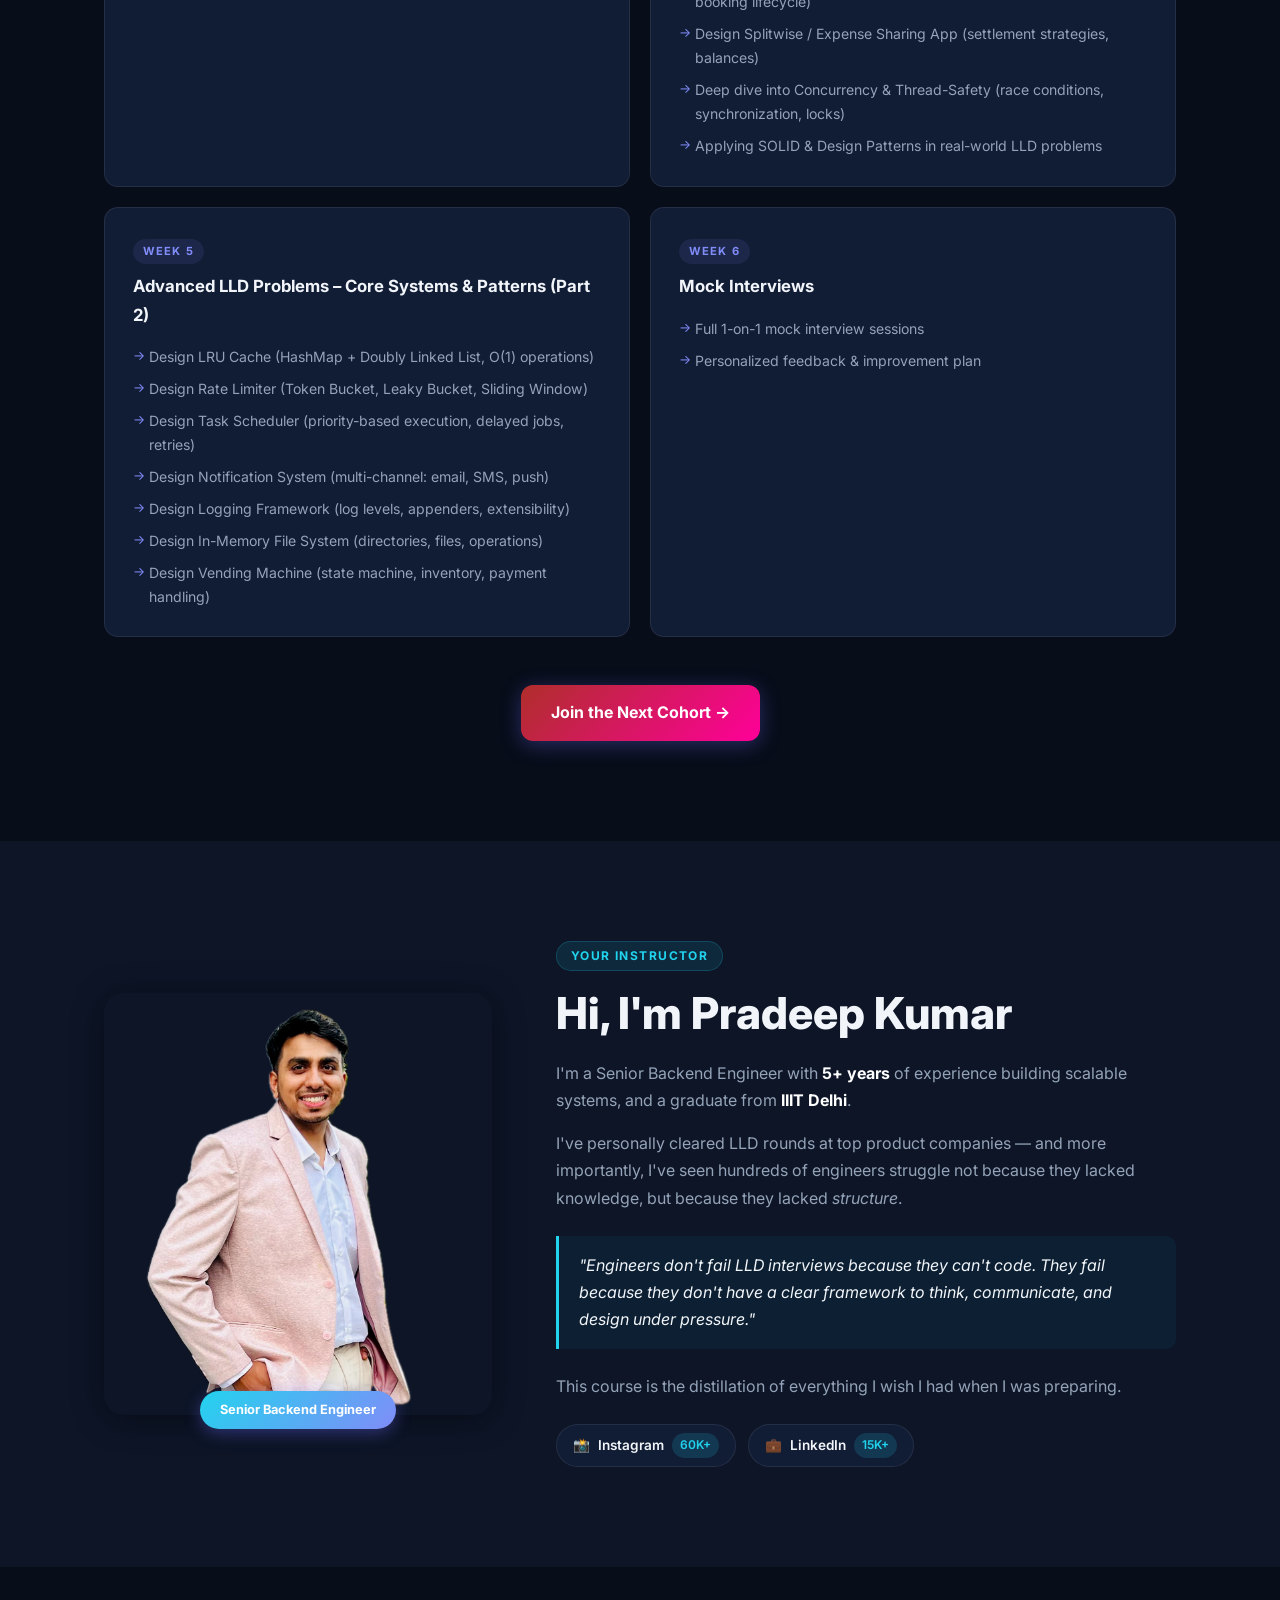
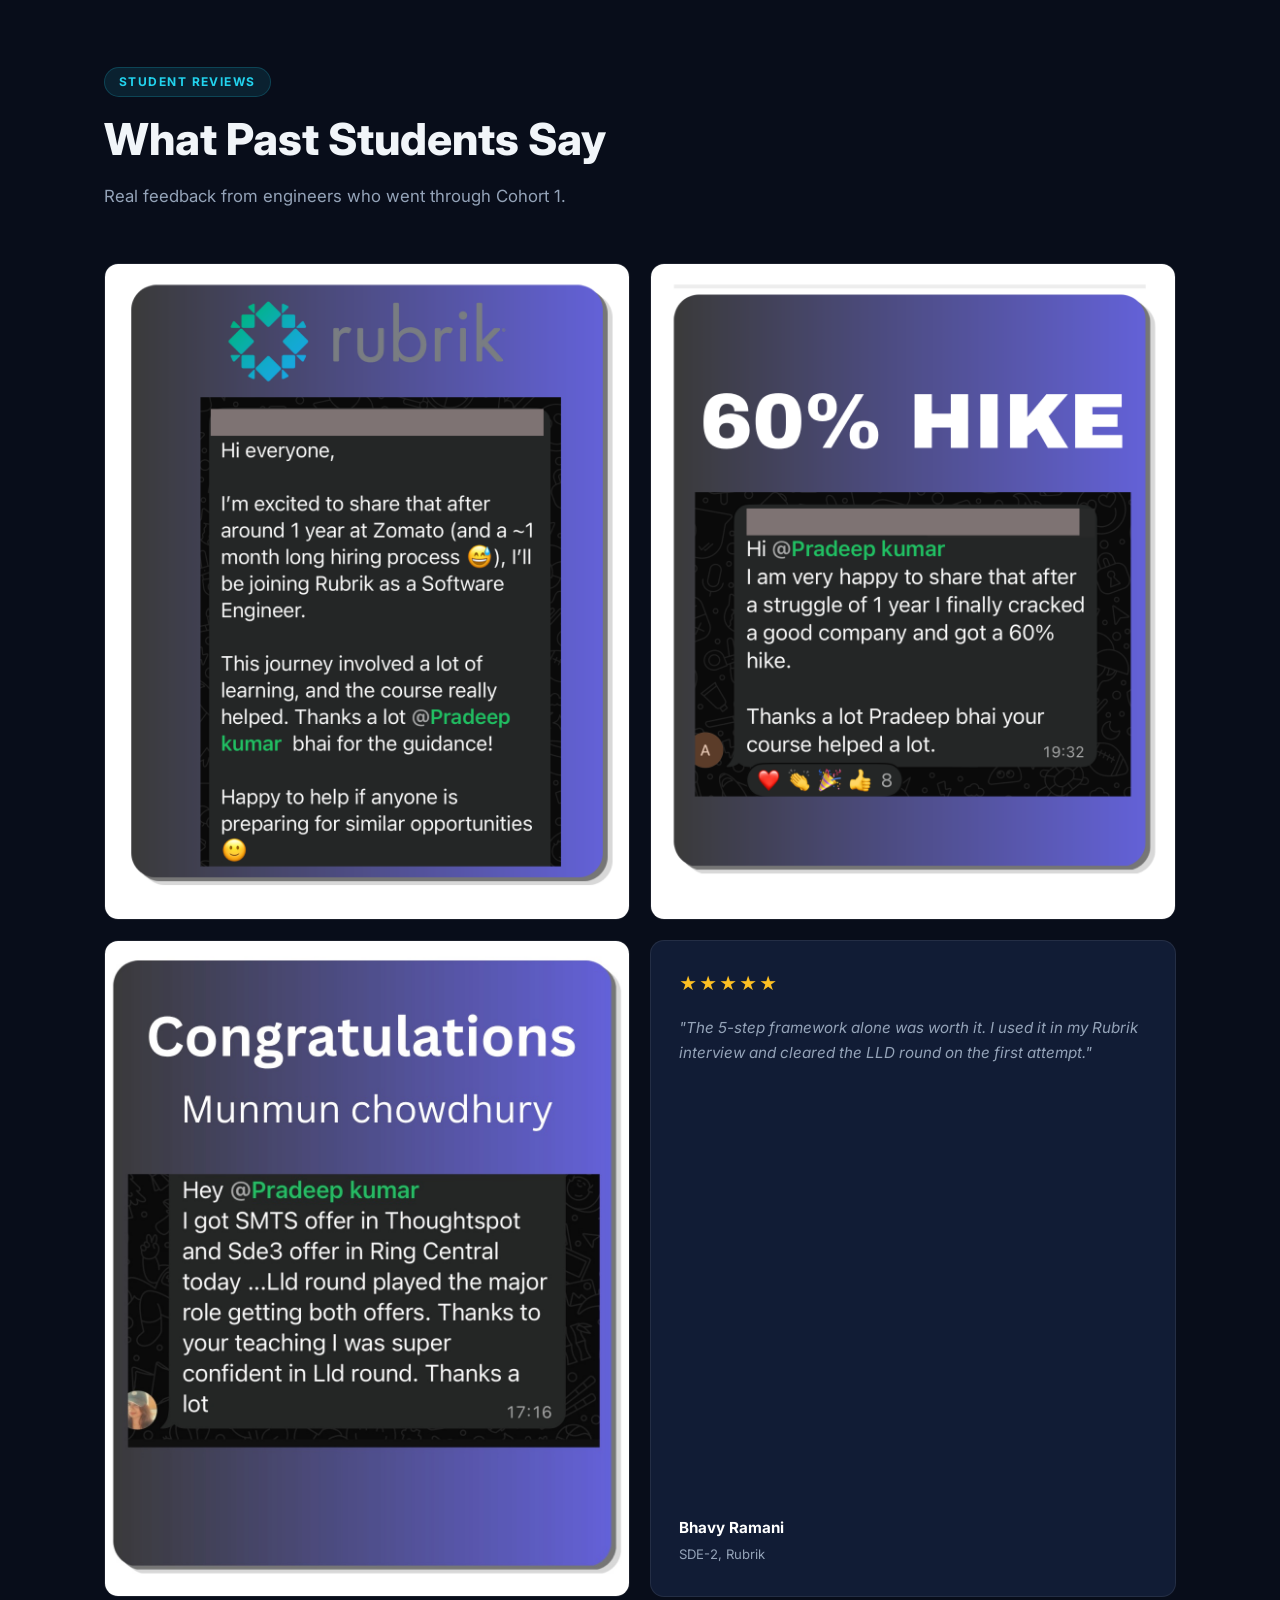
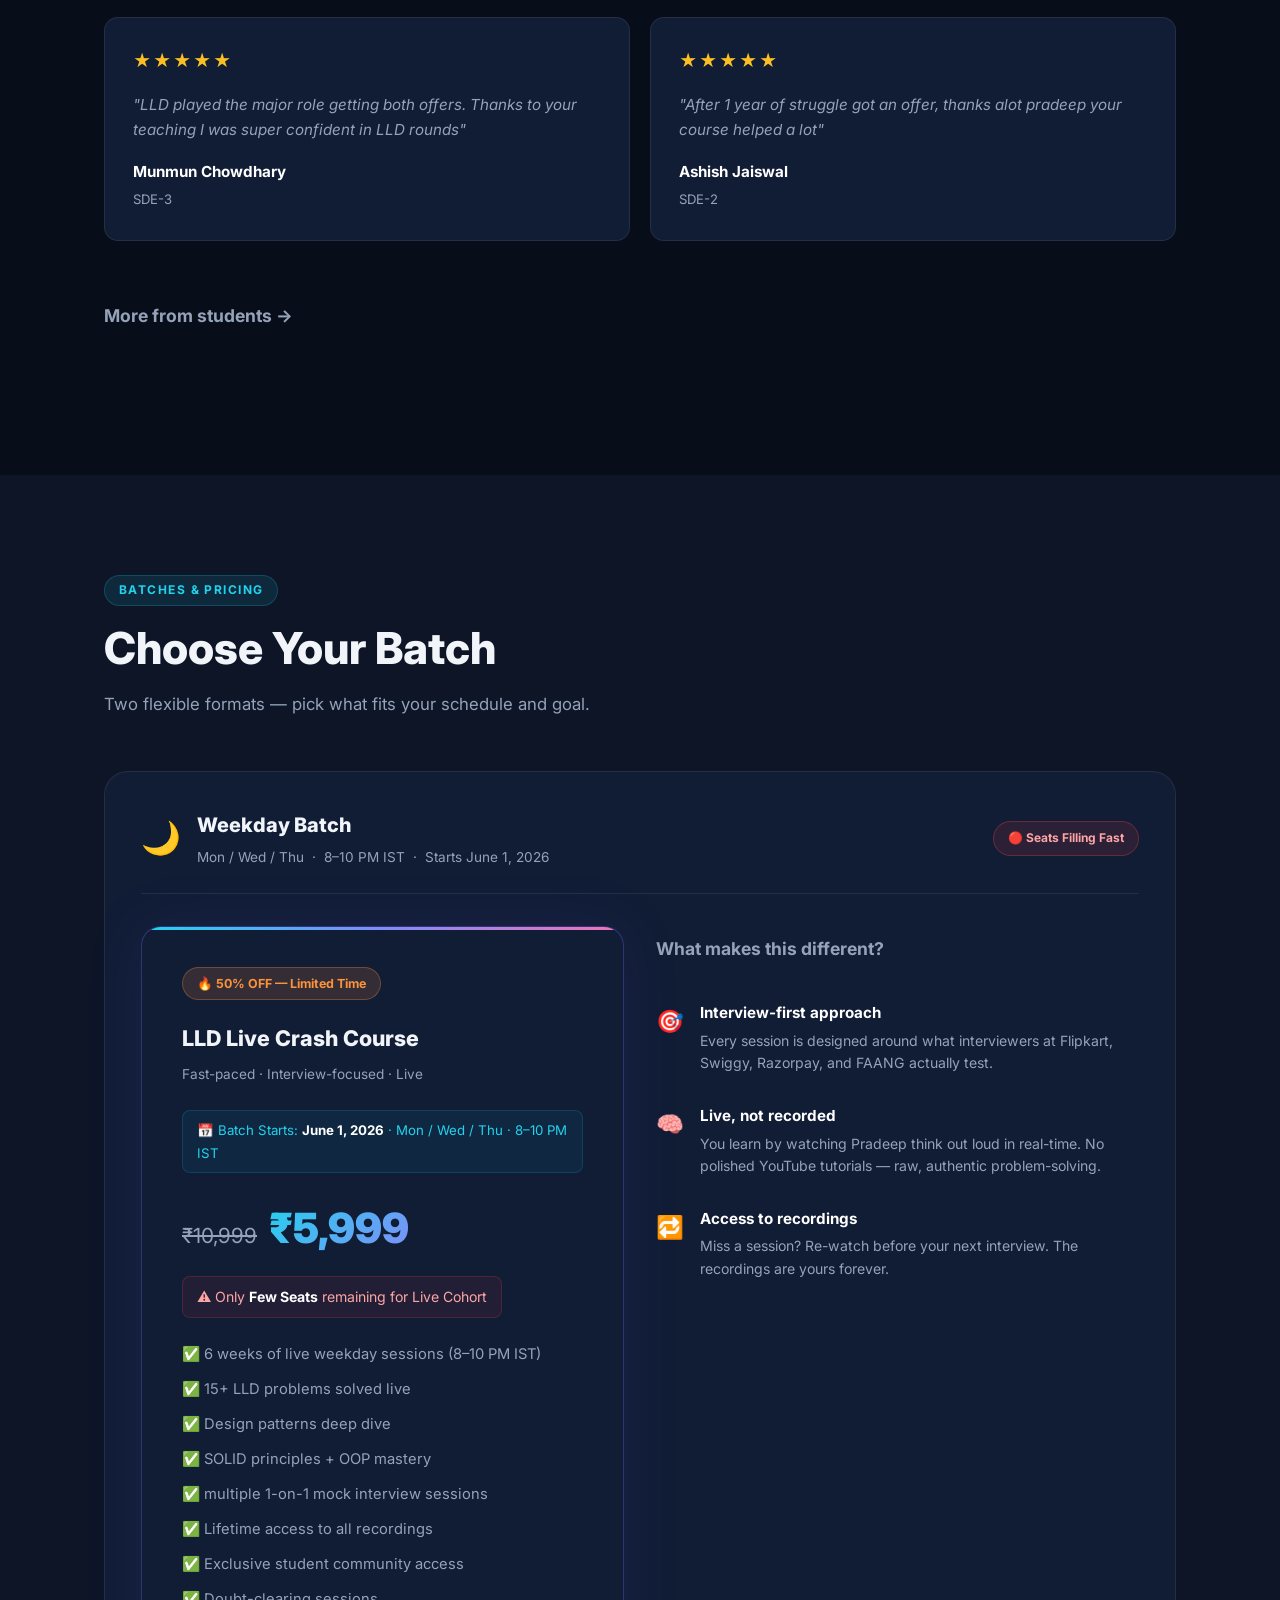
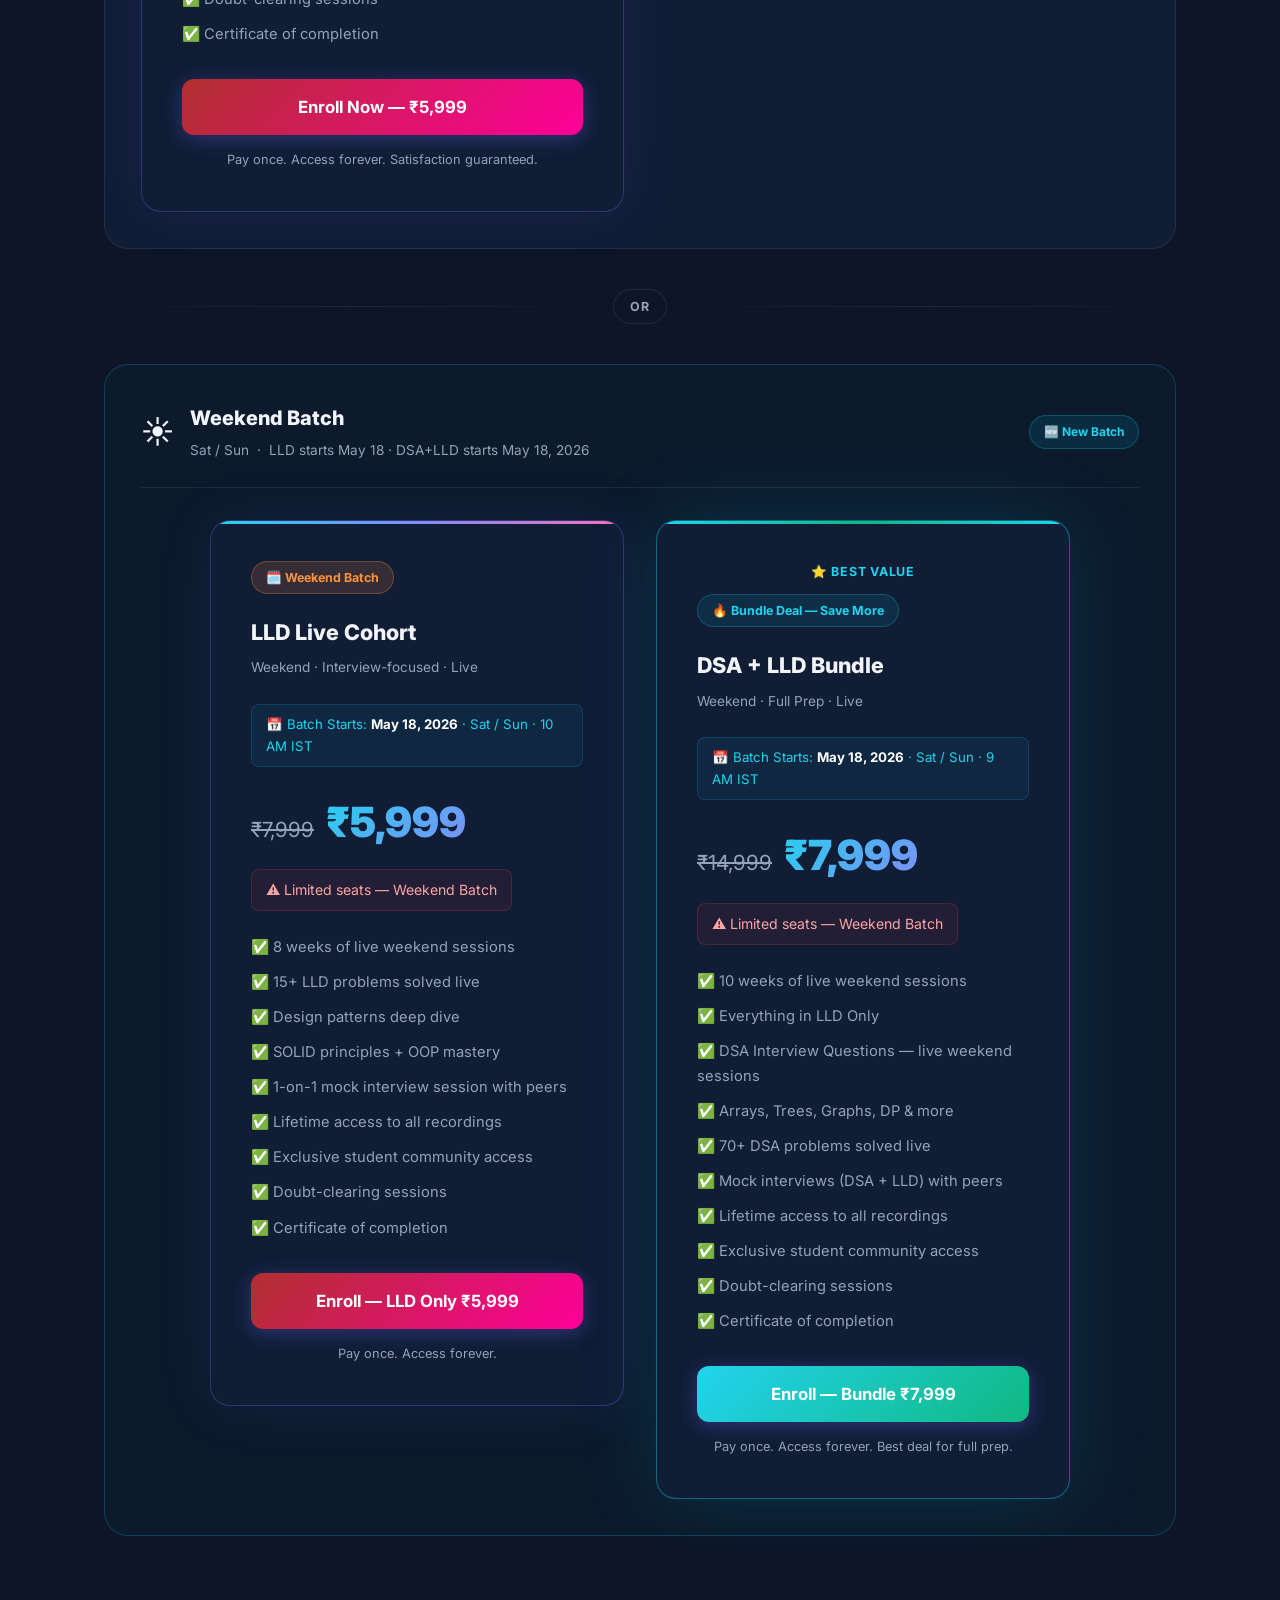
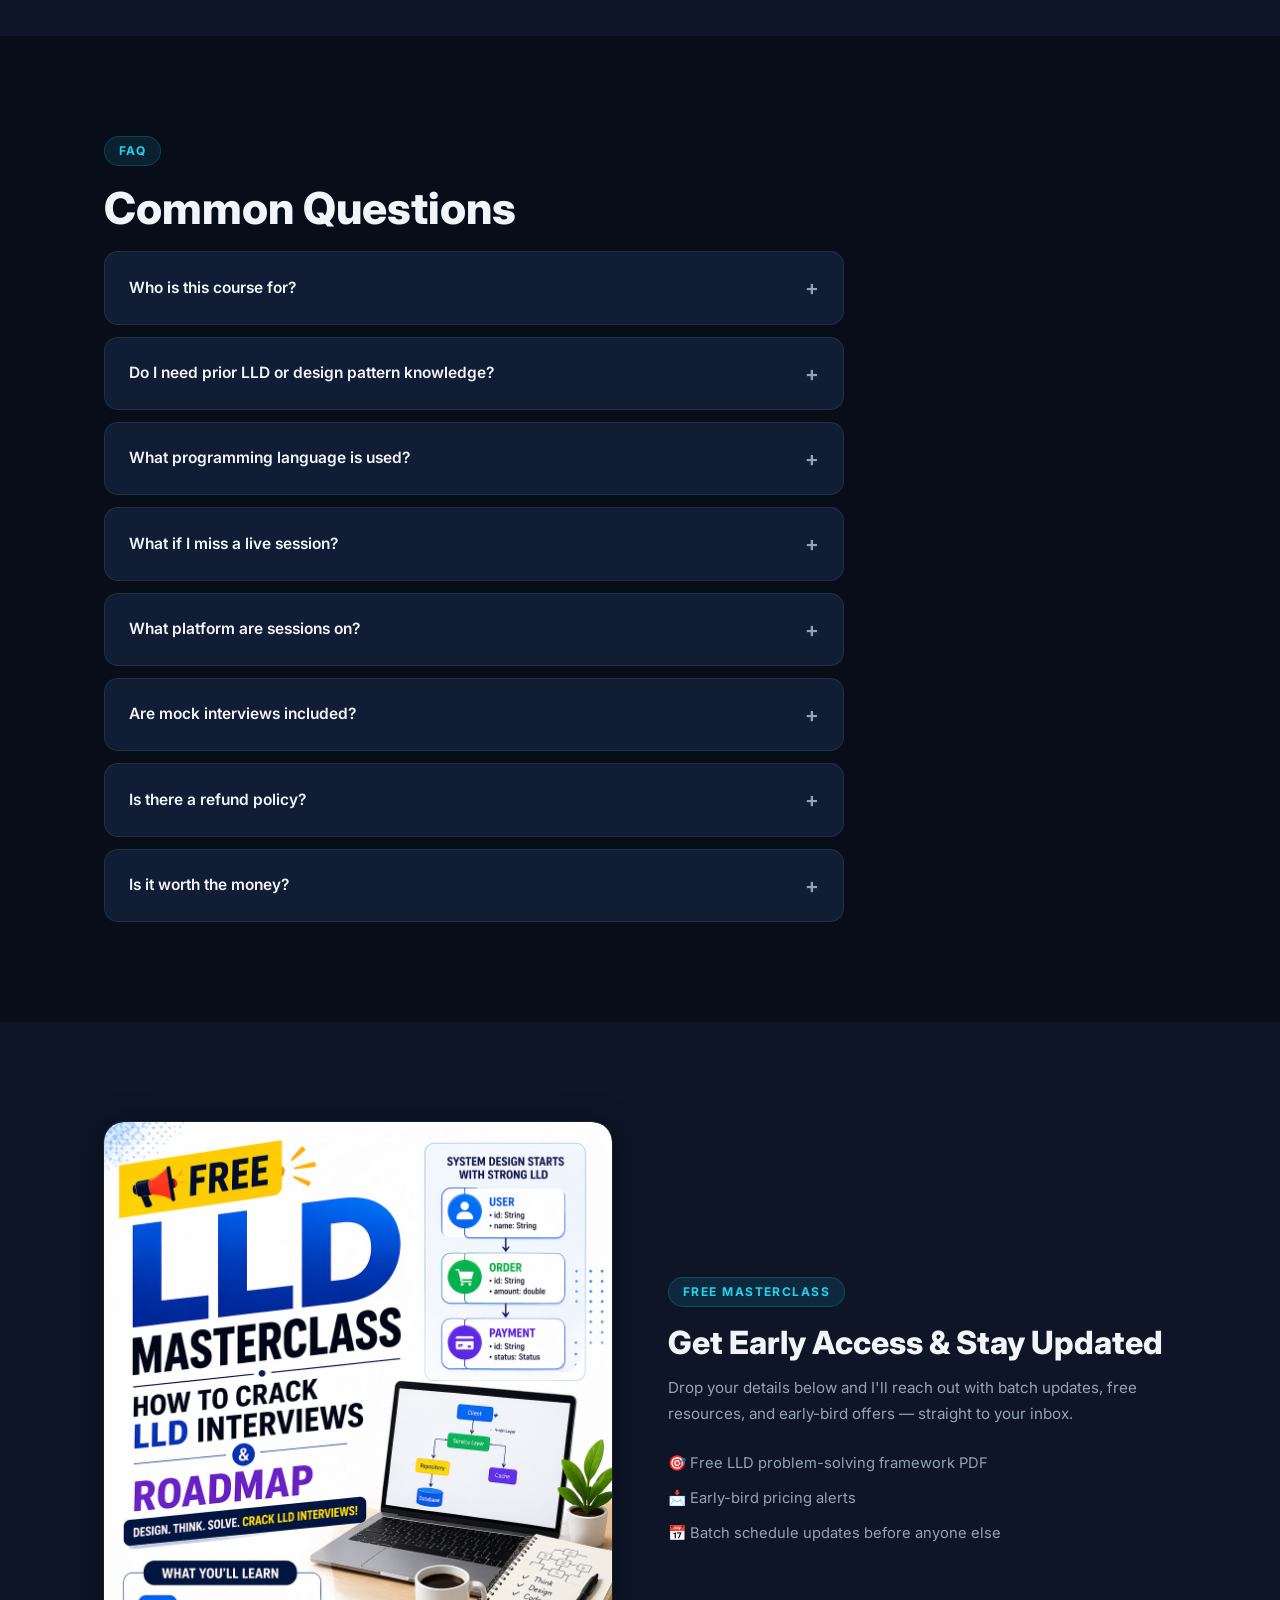
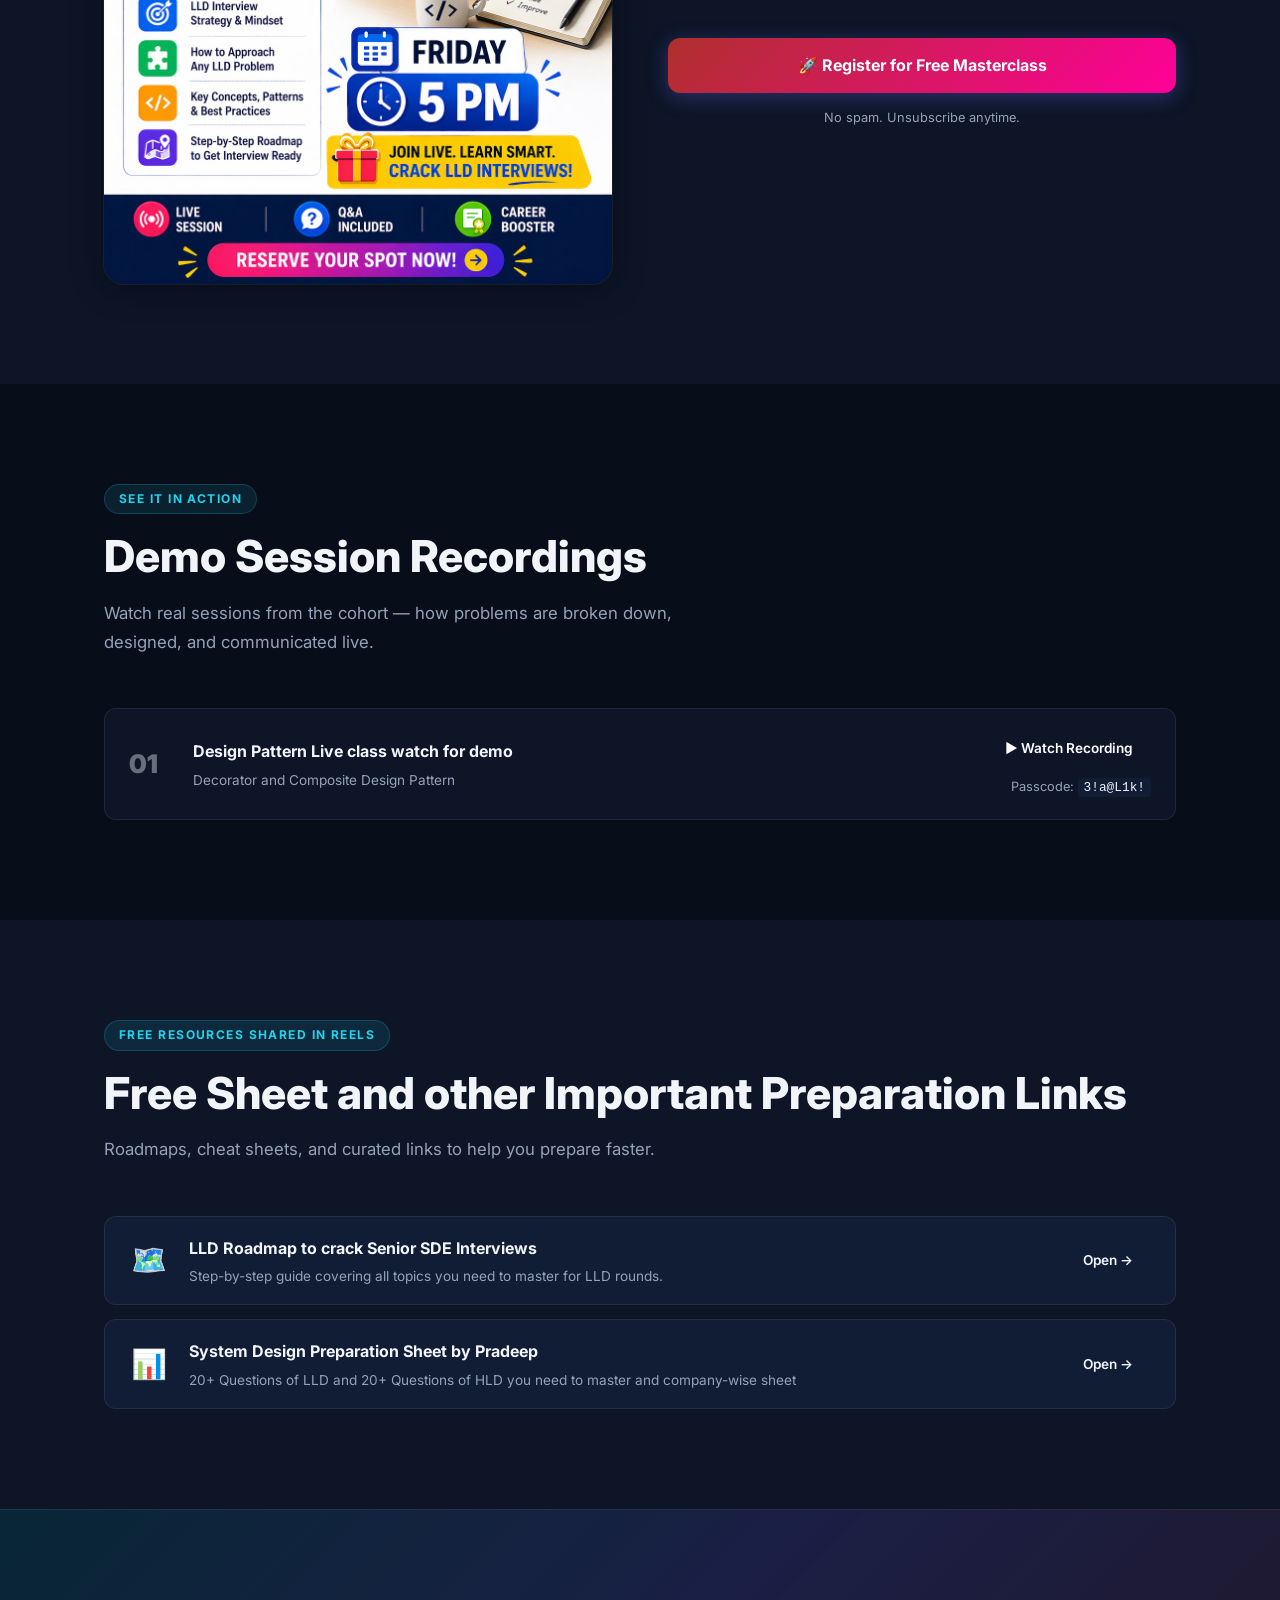
==== commit 29d47cf0: "demo redcued" ====
--- a/index.html
+++ b/index.html
@@ -596,7 +596,7 @@
         <div class="demo-list__item">
           <div class="demo-list__num">01</div>
           <div class="demo-list__info">
-            <h4>Demo Recording</h4>
+            <h4>Design Pattern Live class watch for demo</h4>
             <p>Decorator and Composite Design Pattern</p>
           </div>
           <div class="demo-list__meta">
@@ -604,7 +604,7 @@
             <span class="demo-list__passcode"> Passcode: <code>3!a@L1k!</code></span>
           </div>
         </div>
-        <div class="demo-list__item">
+        <!-- <div class="demo-list__item">
           <div class="demo-list__num">02</div>
           <div class="demo-list__info">
             <h4>Demo Recording</h4>
@@ -614,8 +614,8 @@
             <a href="https://us06web.zoom.us/rec/share/lOt_-5VvtWXMUfTJT4ZtR9e3kcgQ8paTf1MOI-k0wJVkMt-qsvEra7H1dWly19hr.anMxwPp_-5KrpgL3" target="_blank" class="demo-list__link">▶ Watch Recording</a>
             <span class="demo-list__passcode">Passcode: <code>!wc=f7=0</code></span>
           </div>
-        </div>
-        <div class="demo-list__item">
+        </div> -->
+        <!-- <div class="demo-list__item">
           <div class="demo-list__num">03</div>
           <div class="demo-list__info">
             <h4>Demo Recording</h4>
@@ -625,7 +625,7 @@
             <a href="https://us06web.zoom.us/rec/share/G8IUzSULkQz8CIvrdvV6gbqGE0egrMvy-208CFk25wGTEtjV8b1xa6uzDyJEU6Rs.If3M38BRGlGOlrUq" target="_blank" class="demo-list__link">▶ Watch Recording</a>
             <span class="demo-list__passcode"> Passcode: <code>zAS$*hy8</code></span>
           </div>
-        </div>
+        </div> -->
       </div>
     </div>
   </section>
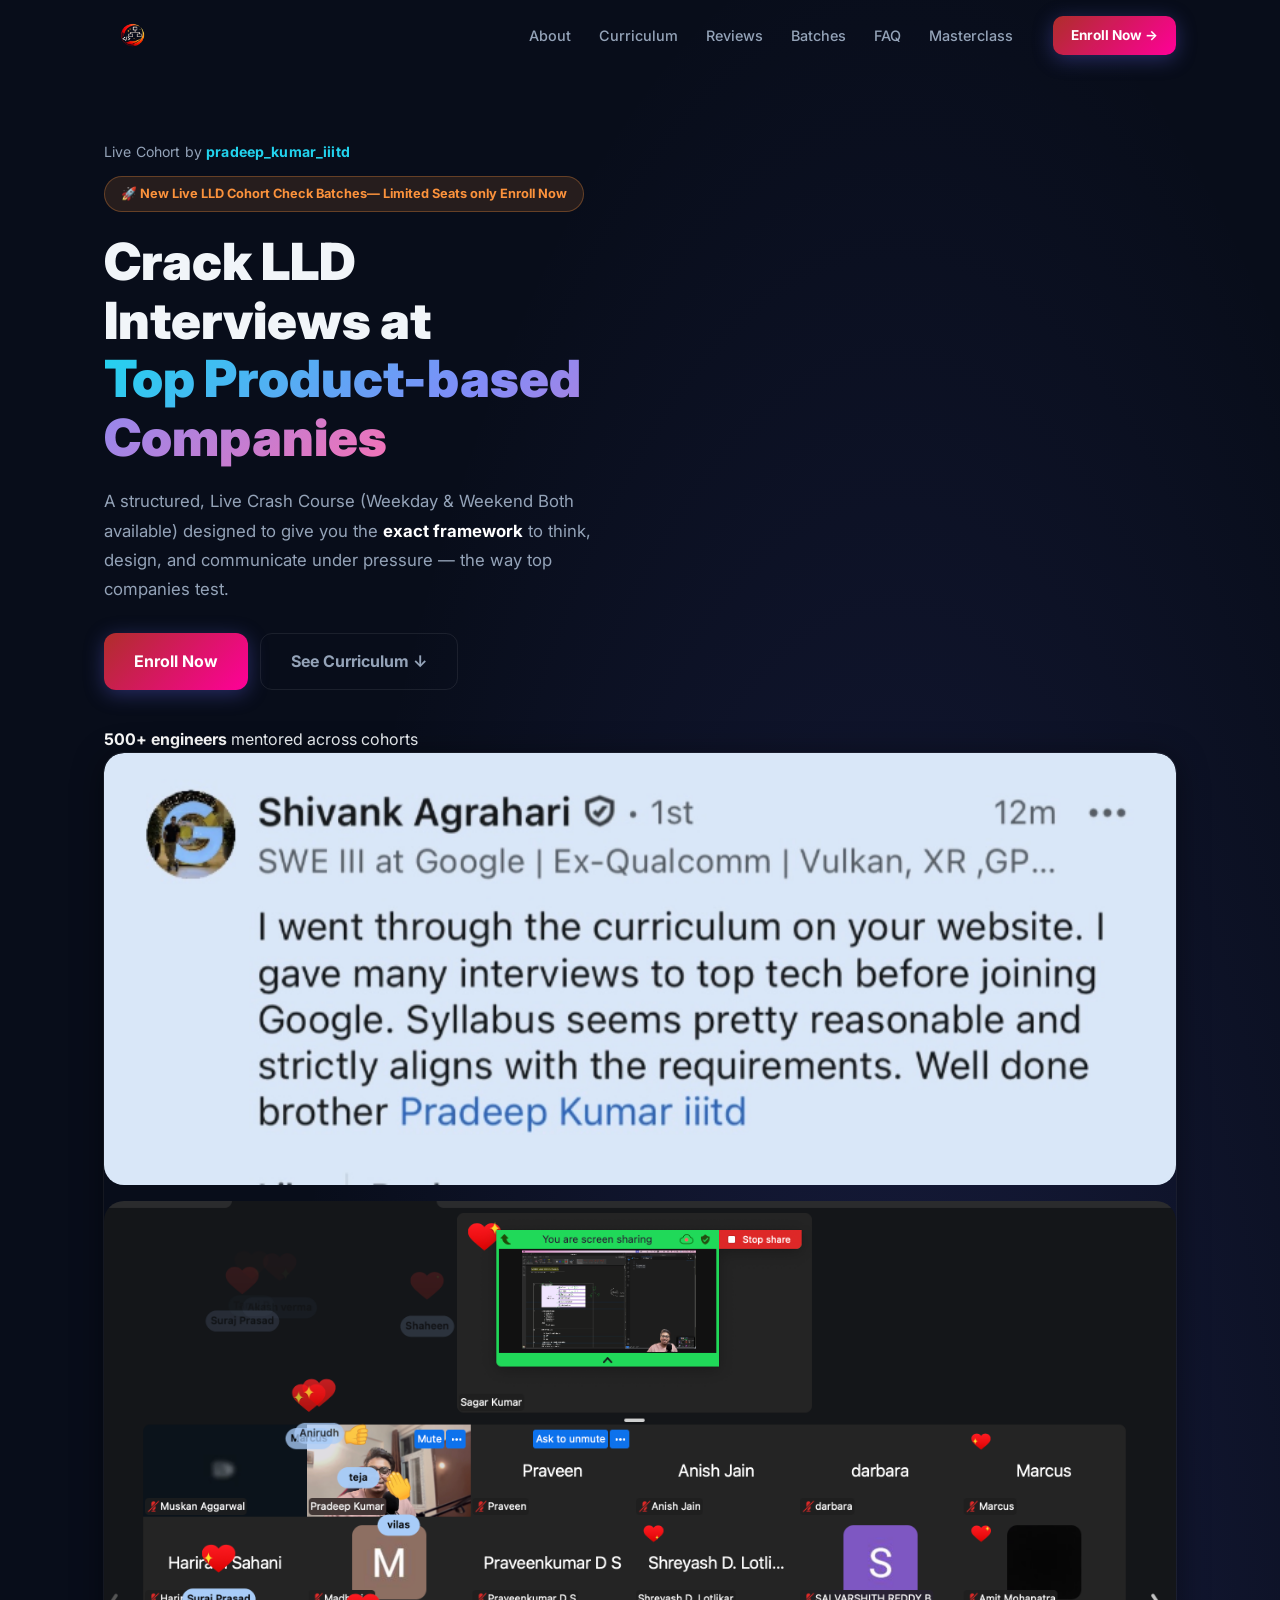
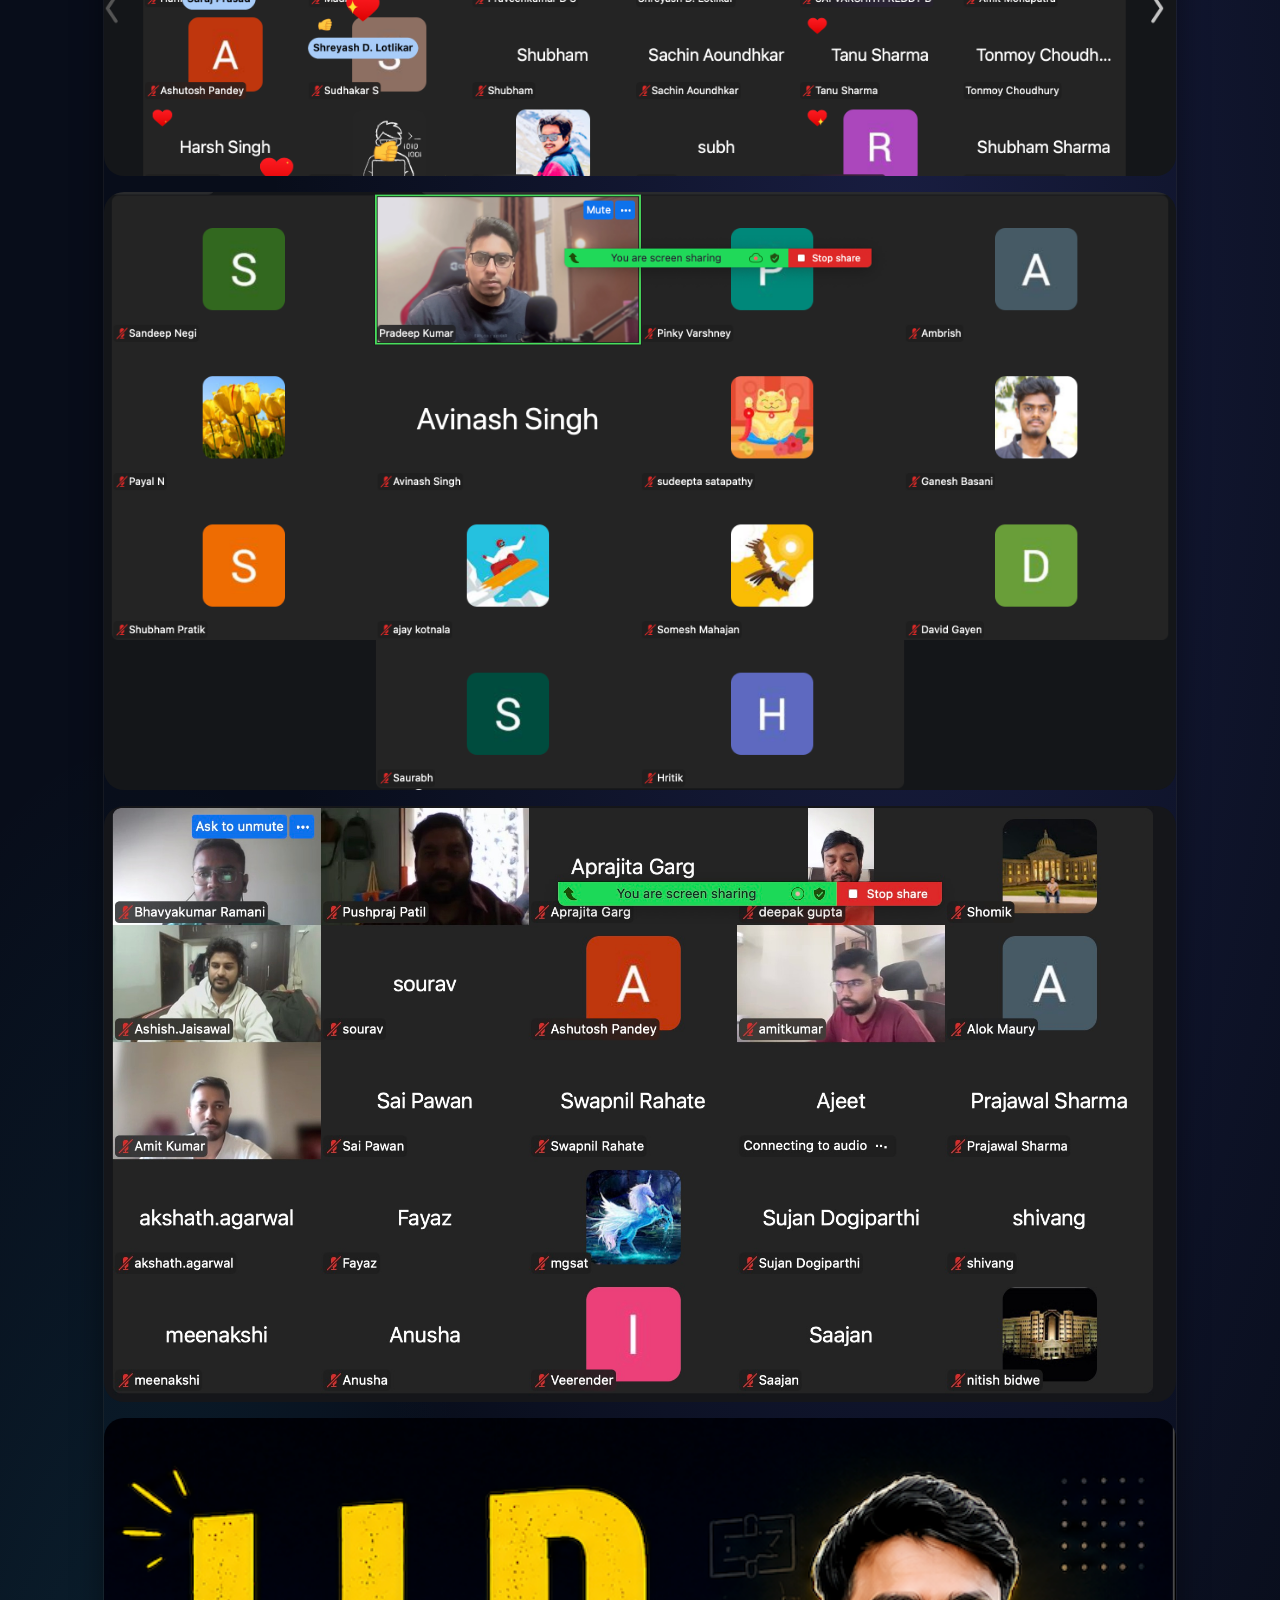
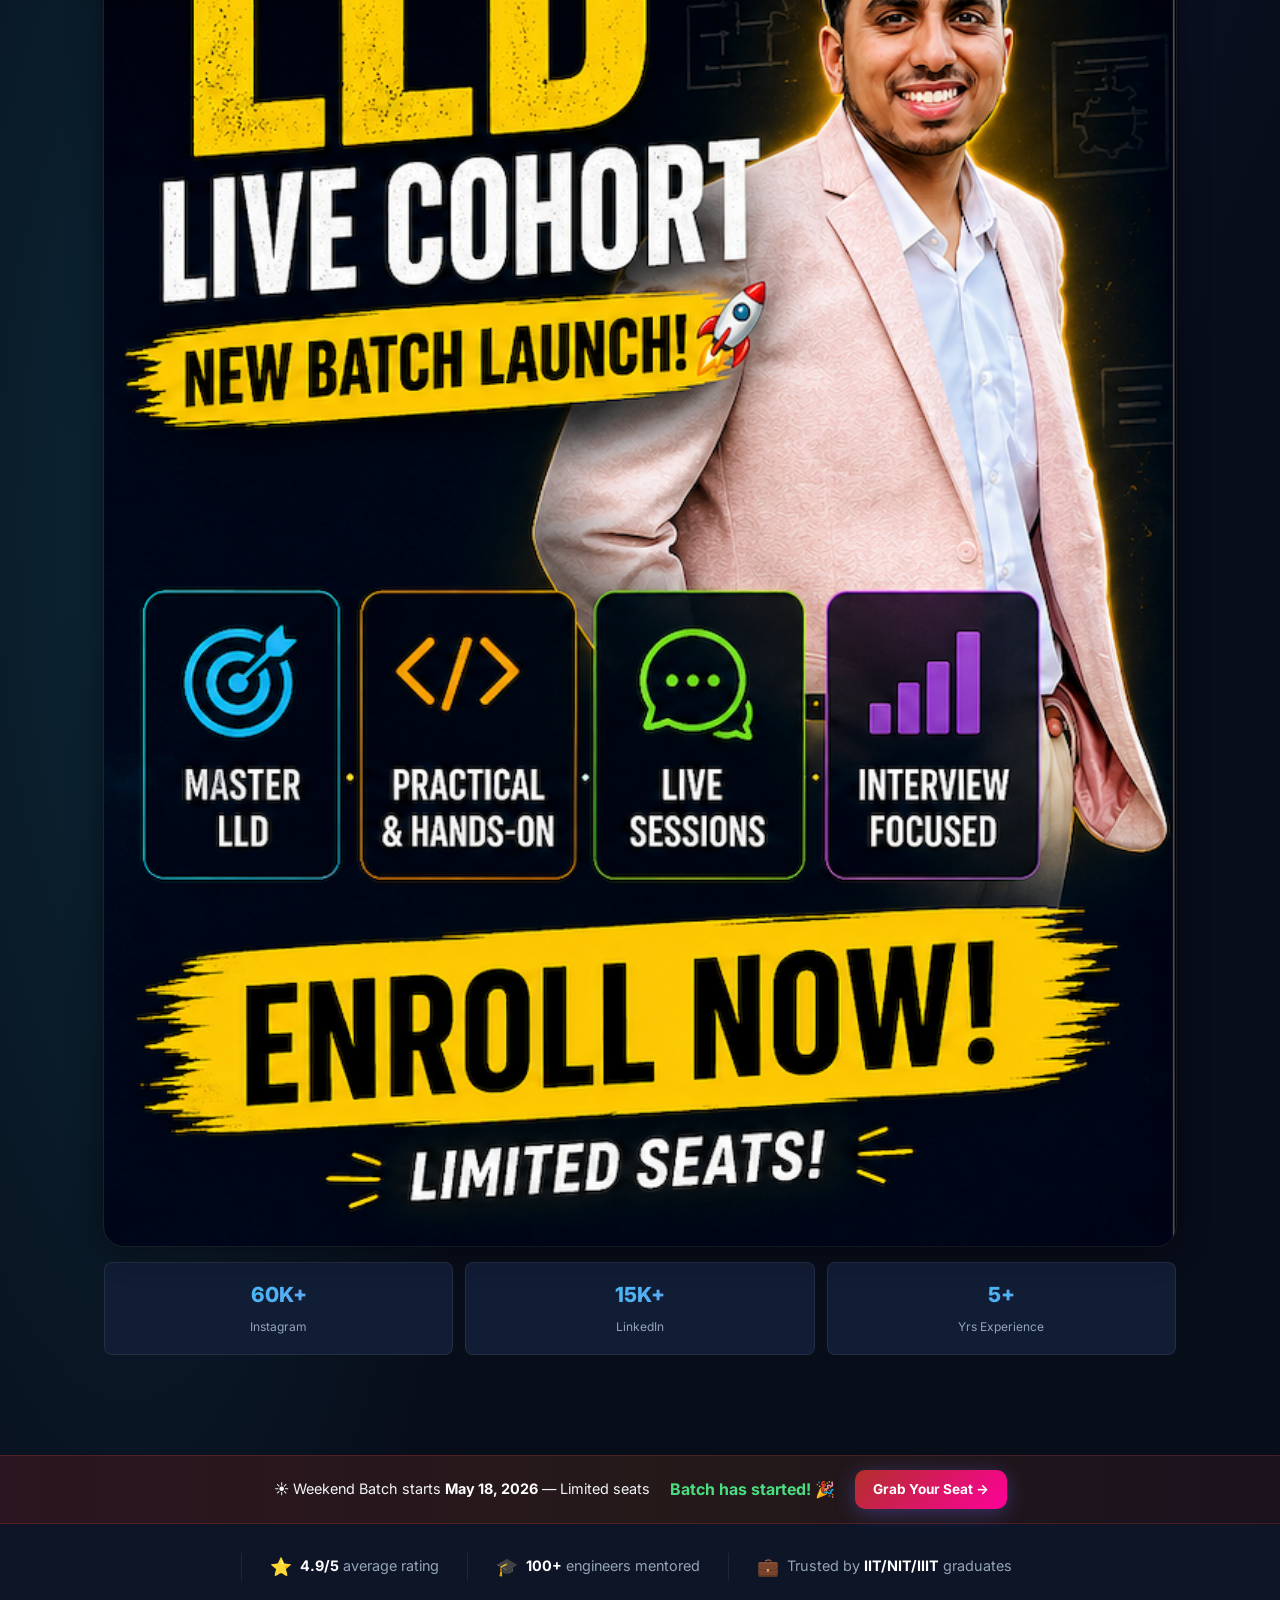
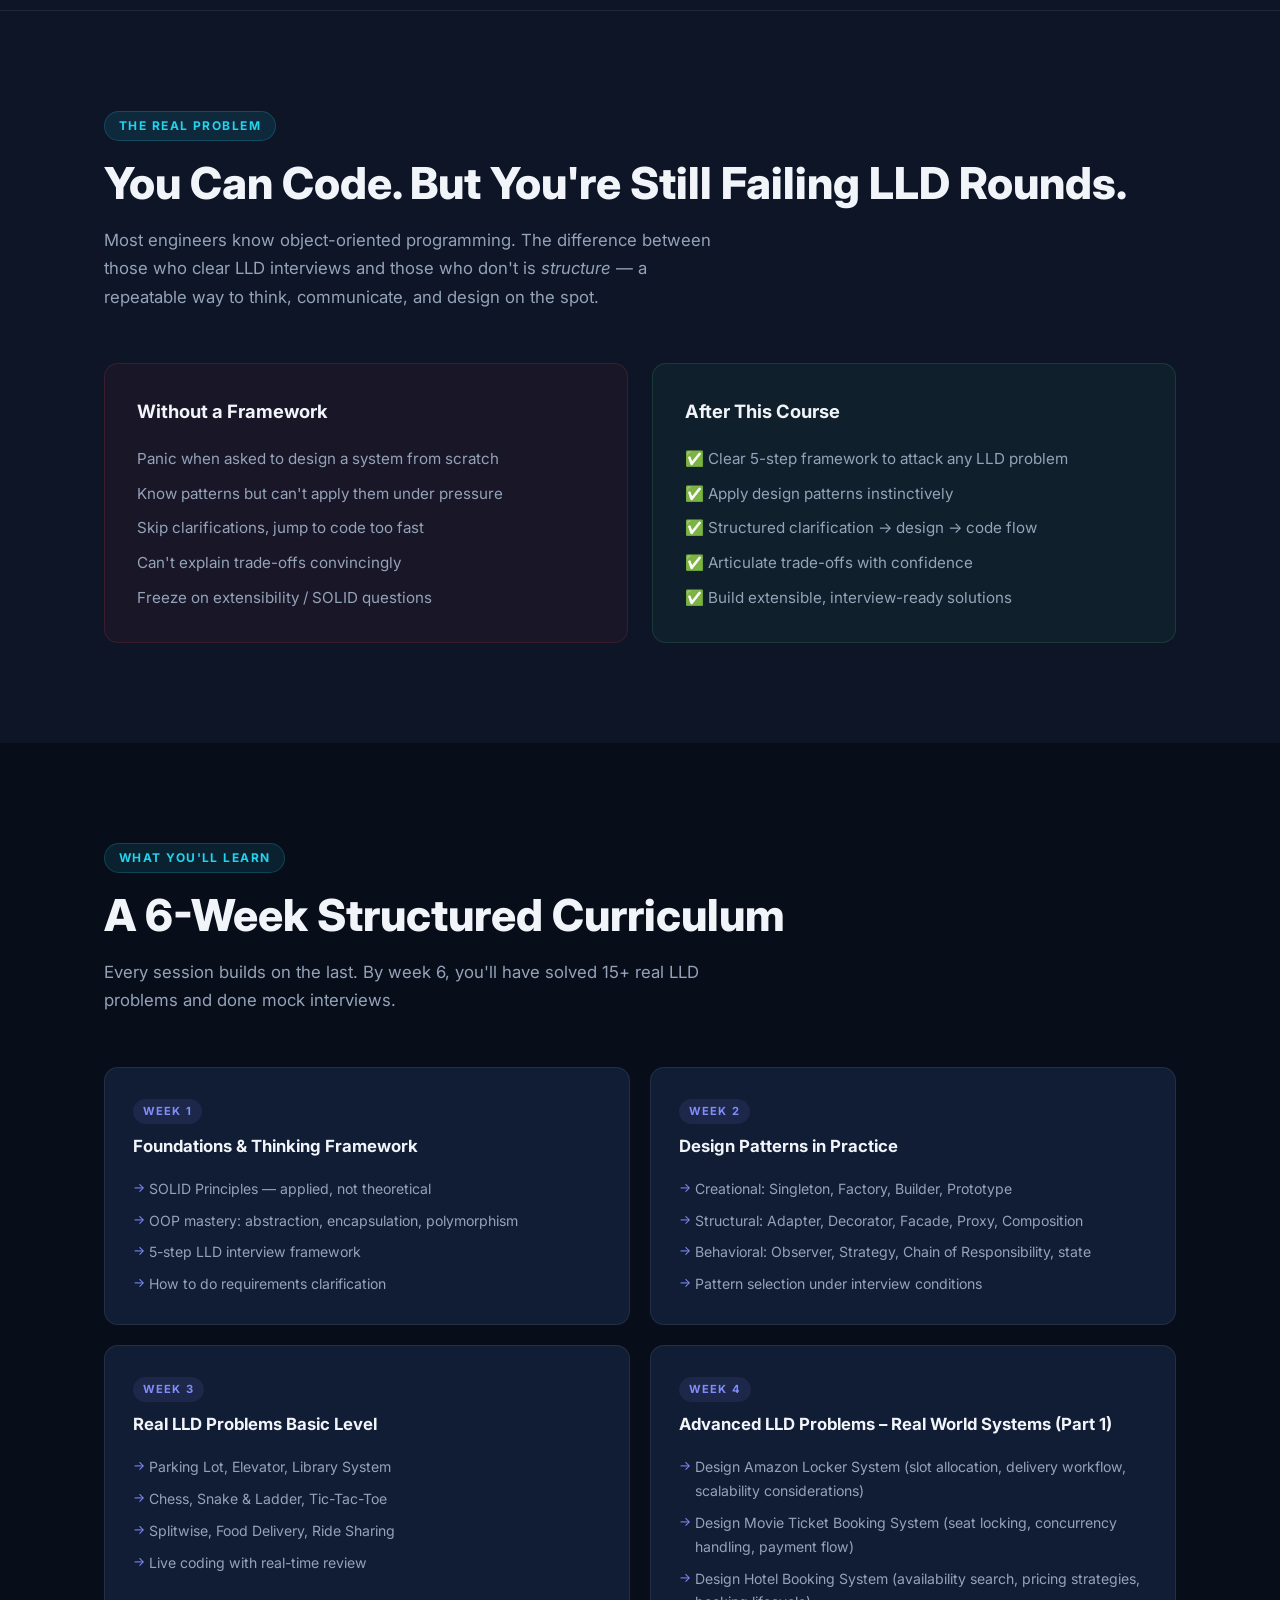
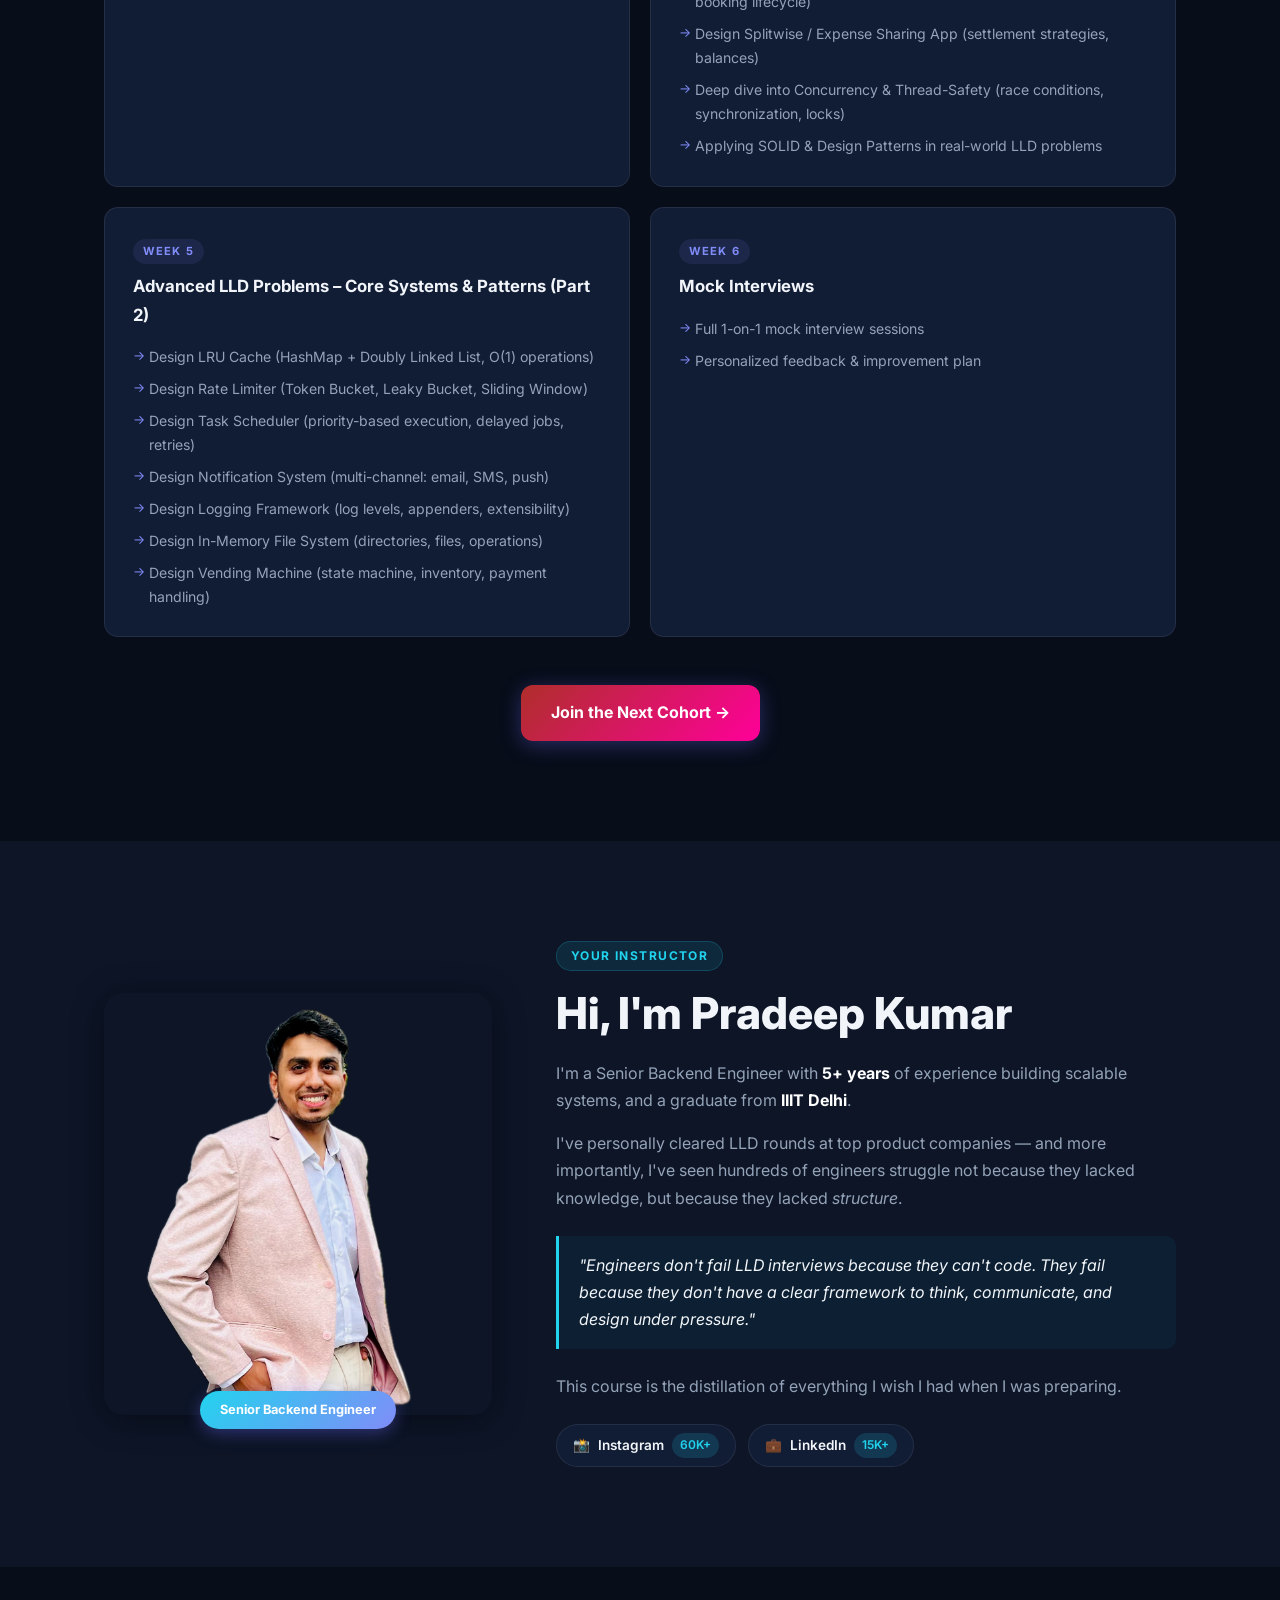
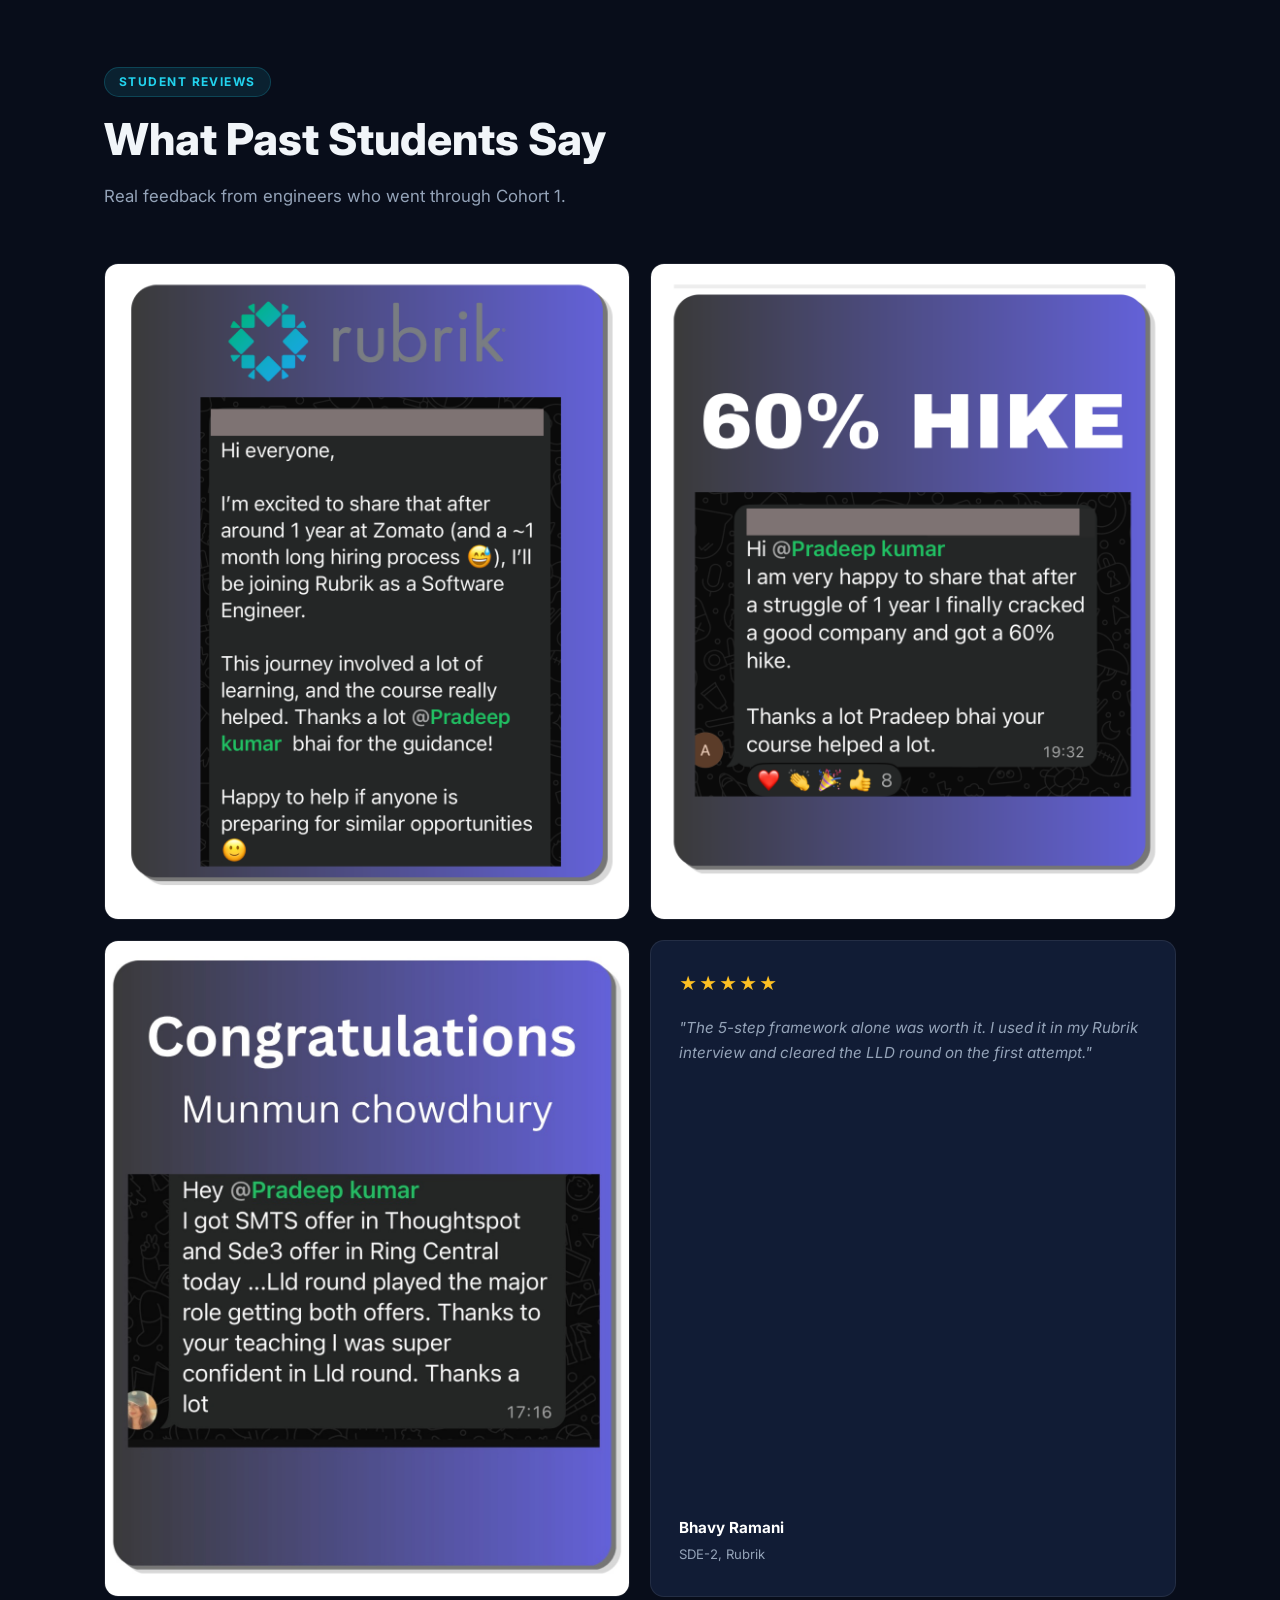
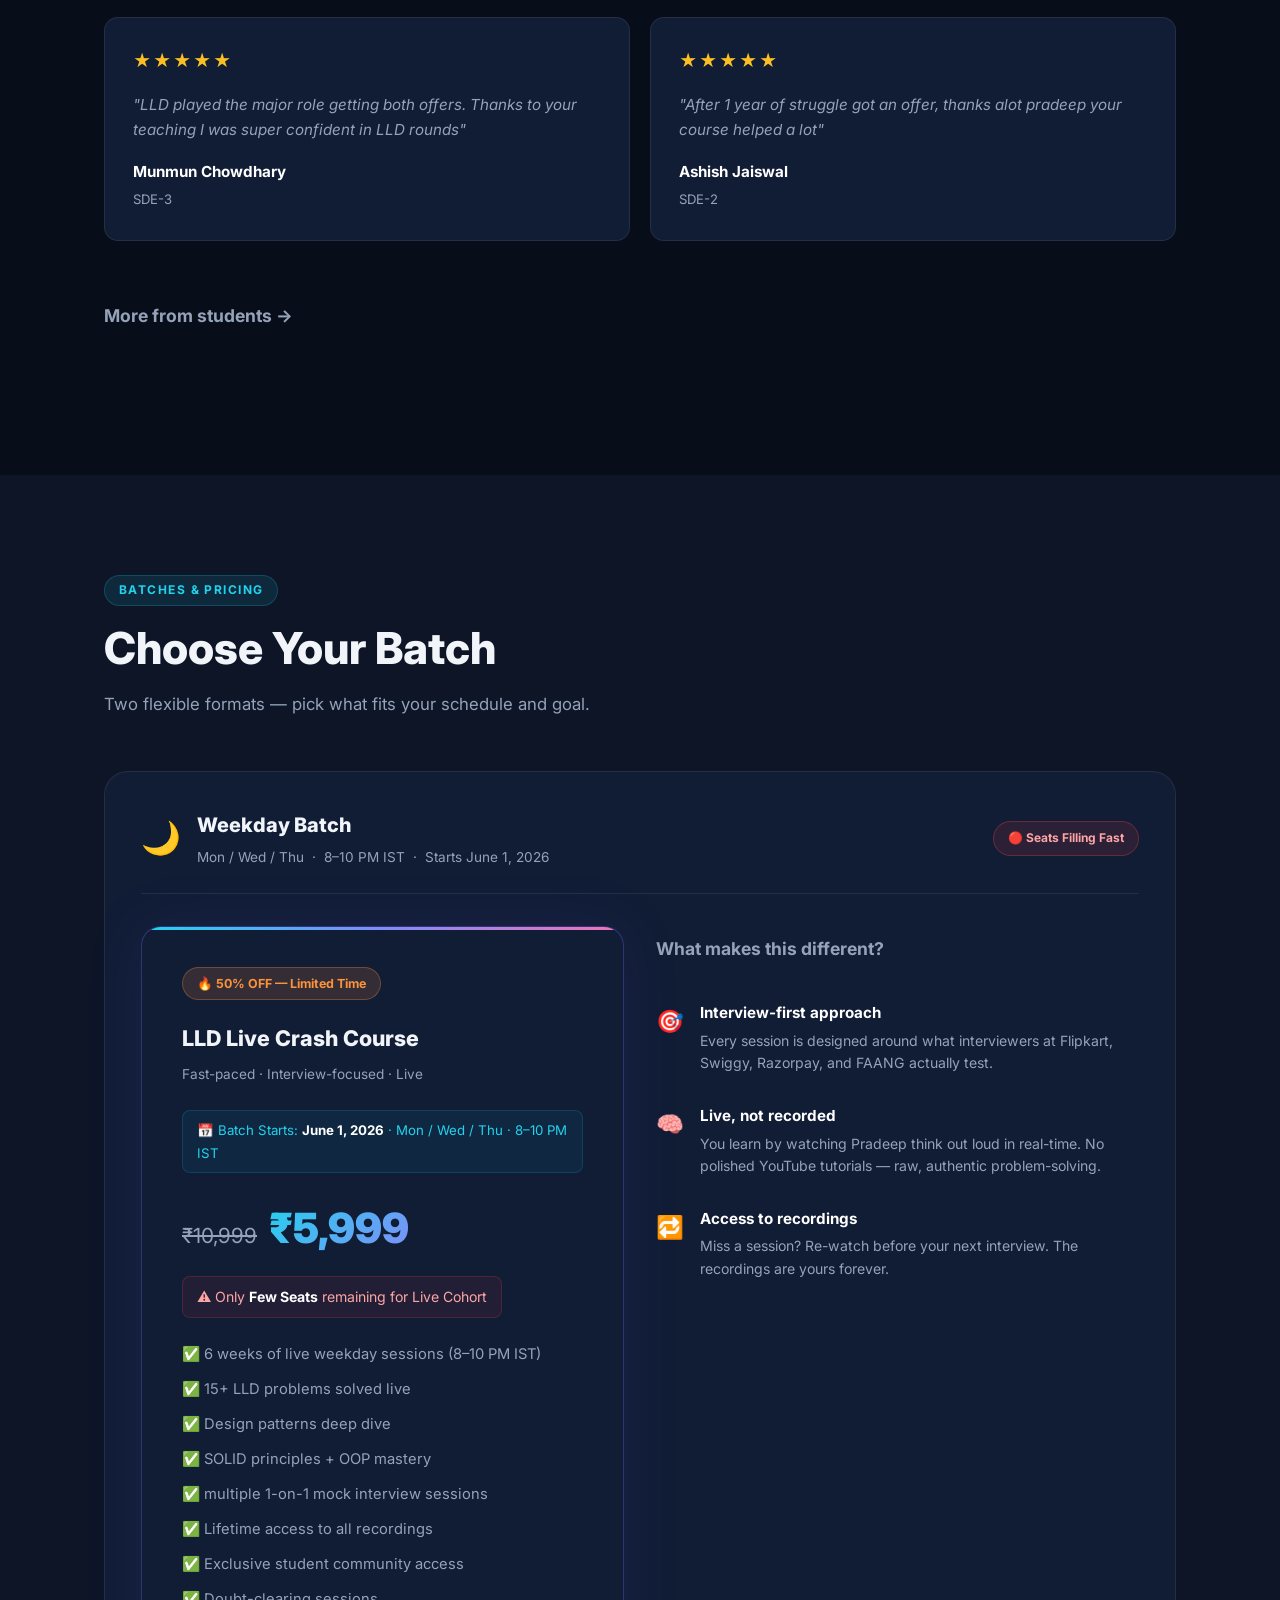
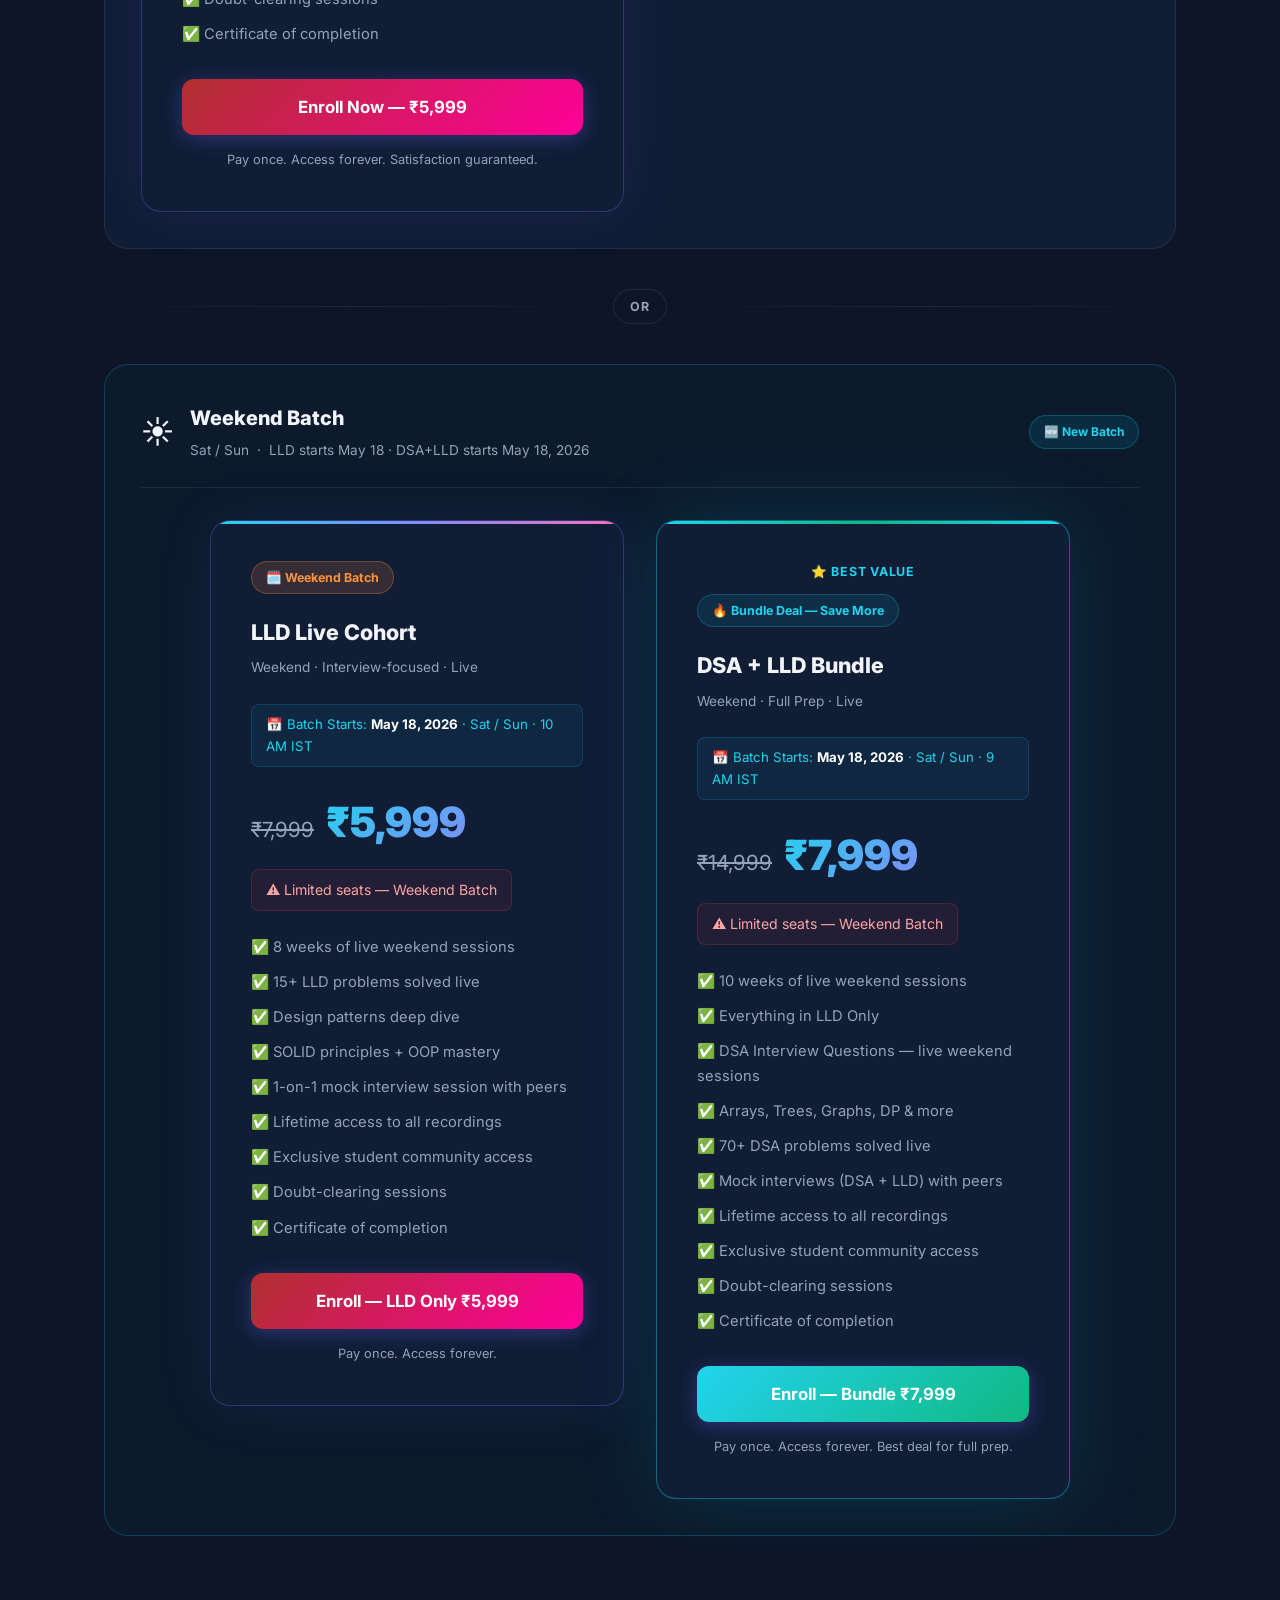
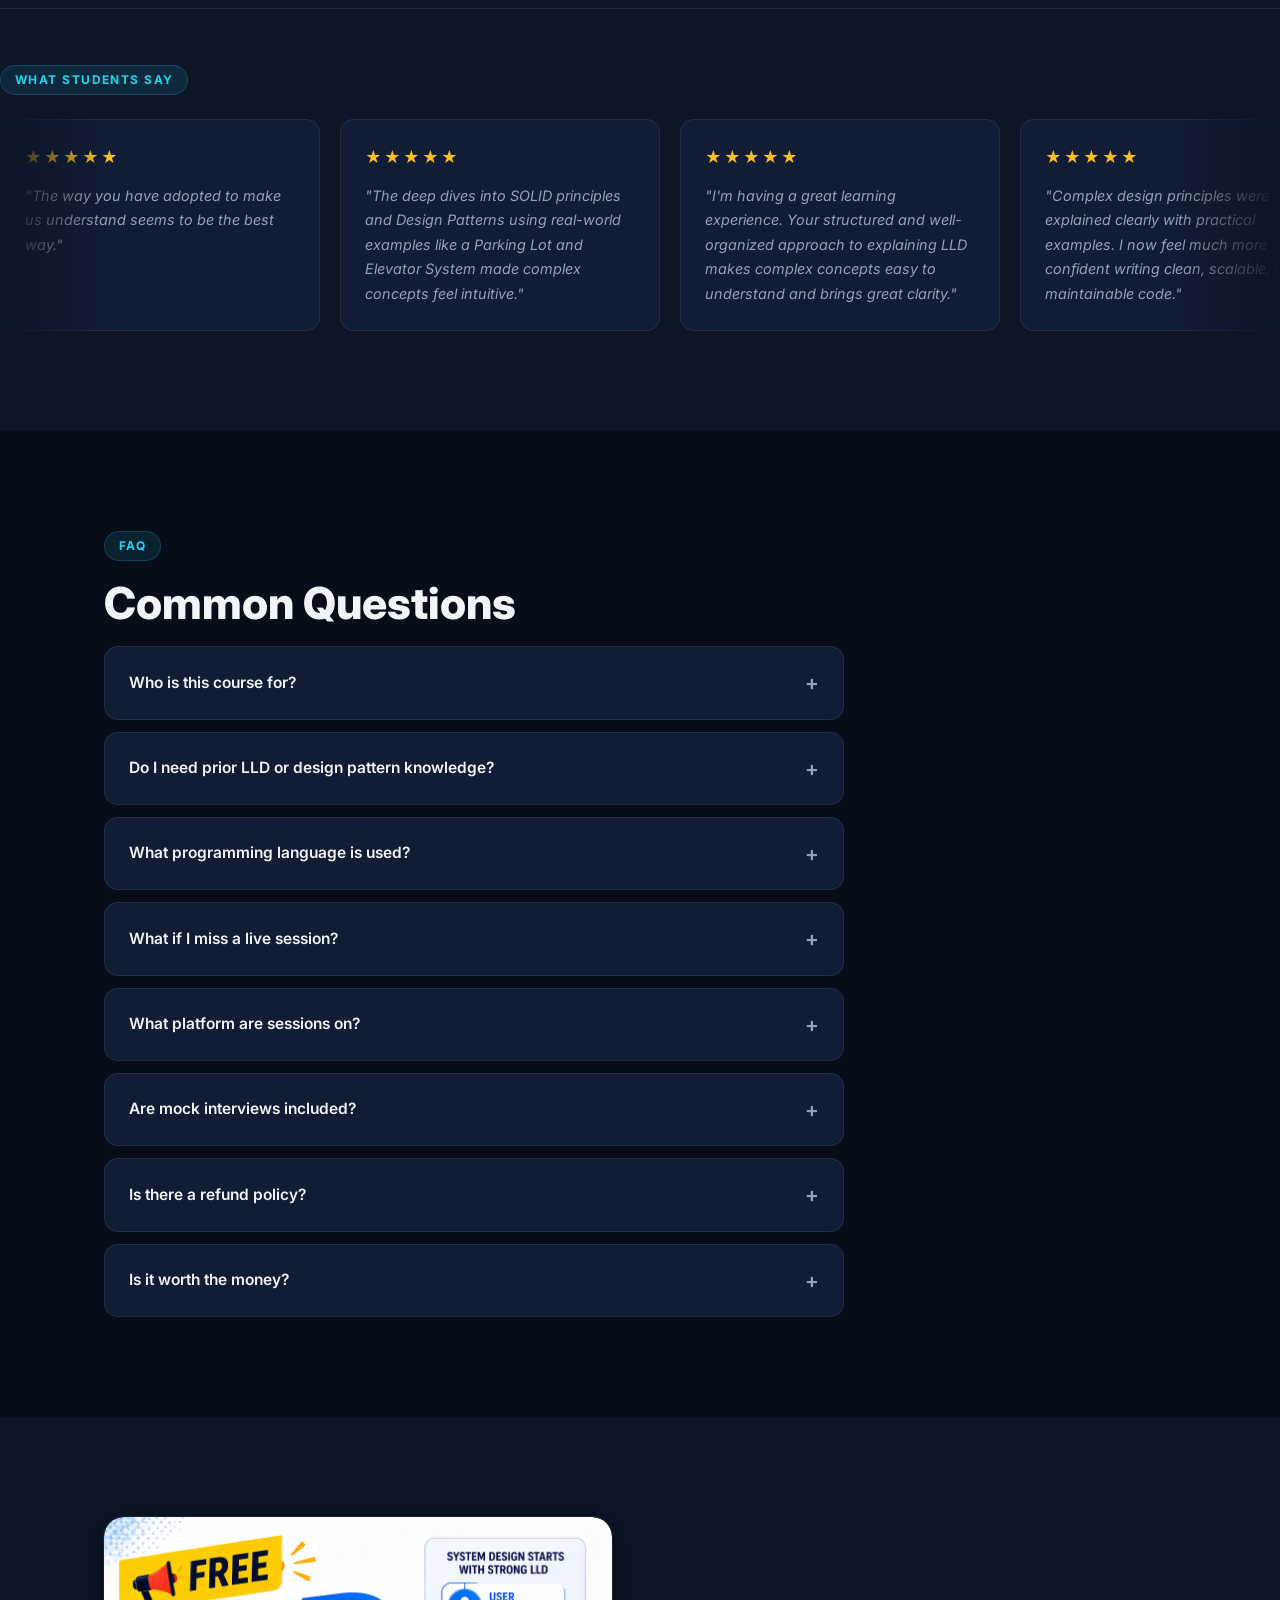
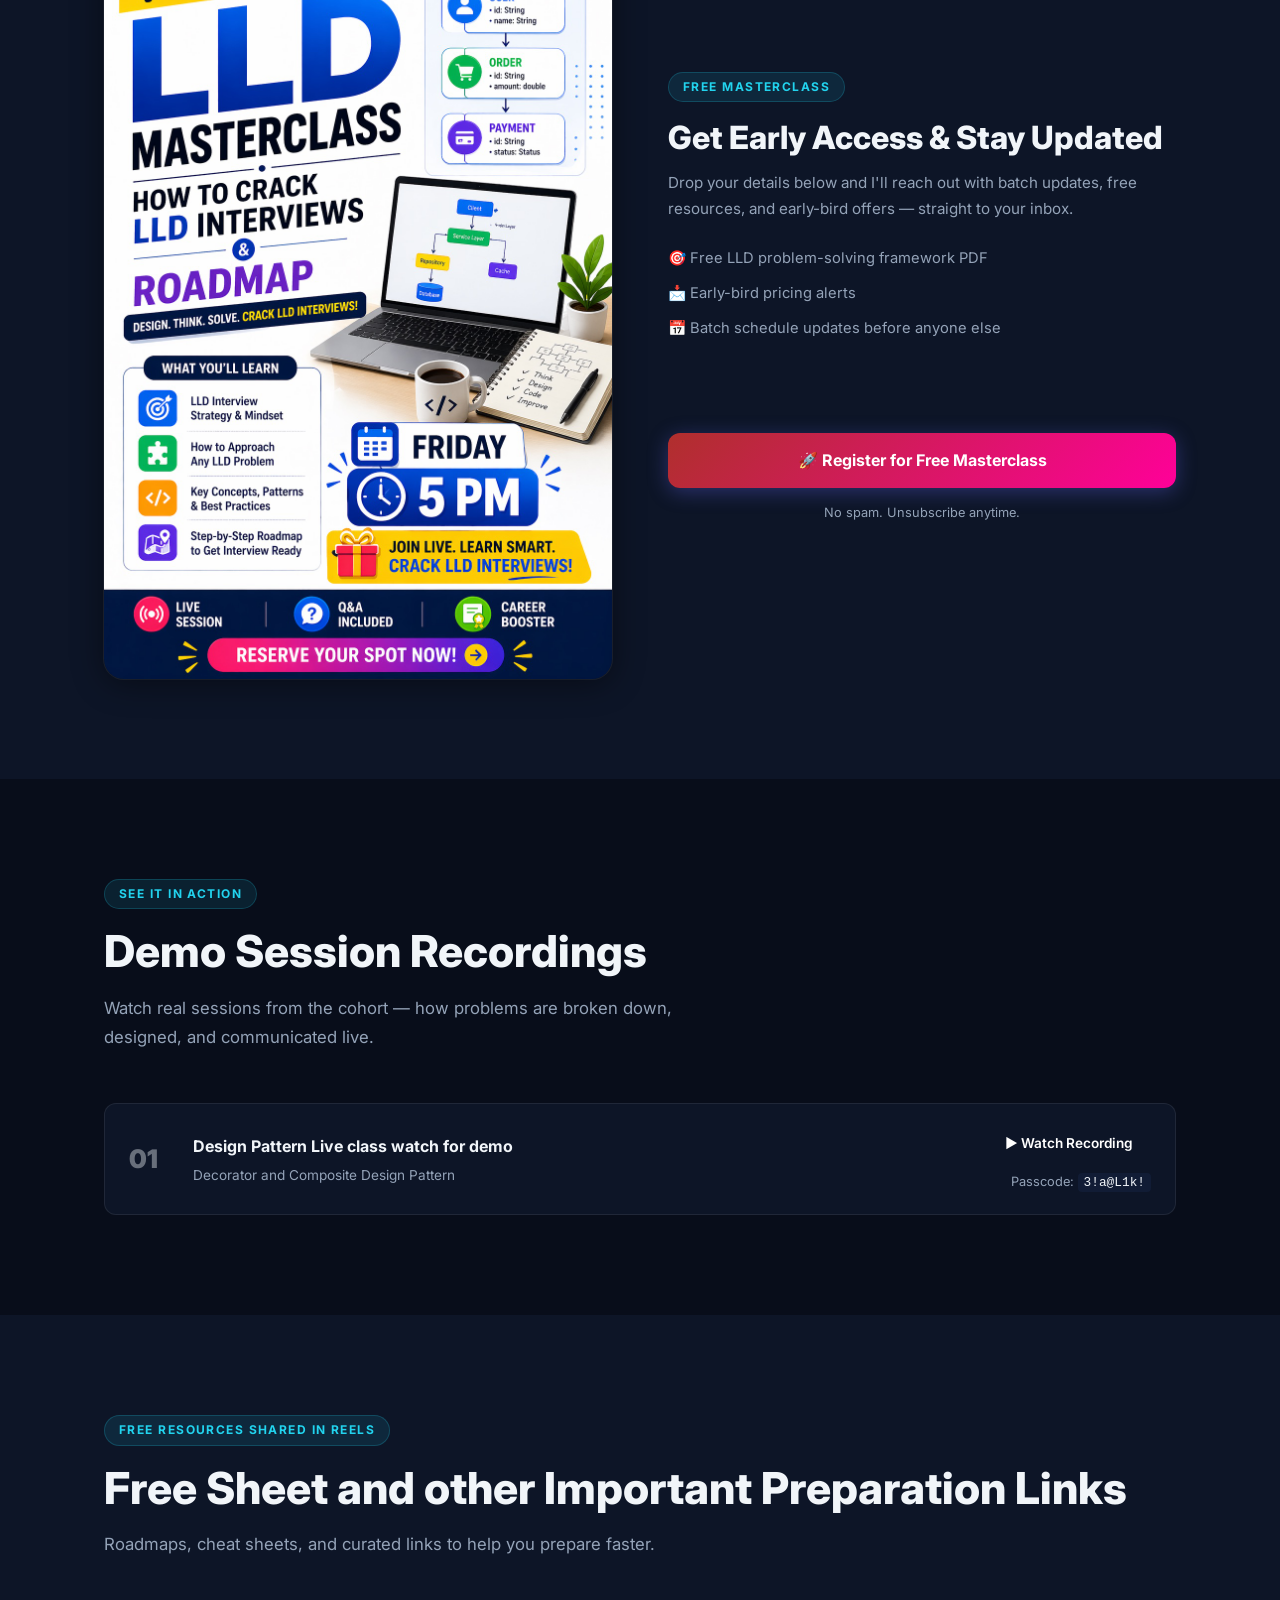
==== commit a8a77037: "Add student testimonials marquee strip to pricing section Seven real student quotes are displayed in" ====
--- a/index.html
+++ b/index.html
@@ -512,6 +512,30 @@
         </div>
       </div>
 
+    </div>
+
+    <!-- Testimonials strip inside pricing -->
+    <div class="pricing-testimonials">
+      <div class="section-label" style="text-align:center;margin-bottom:24px;">What Students Say</div>
+      <div class="pricing-testimonials__track-wrap">
+        <div class="pricing-testimonials__track">
+          <div class="pt-card"><div class="pt-card__stars">★★★★★</div><p>"The way you have adopted to make us understand seems to be the best way."</p></div>
+          <div class="pt-card"><div class="pt-card__stars">★★★★★</div><p>"The deep dives into SOLID principles and Design Patterns using real-world examples like a Parking Lot and Elevator System made complex concepts feel intuitive."</p></div>
+          <div class="pt-card"><div class="pt-card__stars">★★★★★</div><p>"I'm having a great learning experience. Your structured and well-organized approach to explaining LLD makes complex concepts easy to understand and brings great clarity."</p></div>
+          <div class="pt-card"><div class="pt-card__stars">★★★★★</div><p>"Complex design principles were explained clearly with practical examples. I now feel much more confident writing clean, scalable, and maintainable code."</p></div>
+          <div class="pt-card"><div class="pt-card__stars">★★★★★</div><p>"Very good and recommended to everyone who place importance on knowledge over money in the IT industry."</p></div>
+          <div class="pt-card"><div class="pt-card__stars">★★★★★</div><p>"The structure of the program is well designed, and the sessions are interactive and engaging, which makes it easy to stay focused and involved."</p></div>
+          <div class="pt-card"><div class="pt-card__stars">★★★★★</div><p>"Pradeep is very approachable and always easy to reach out to for any doubts or clarifications, which creates a comfortable and supportive learning environment."</p></div>
+          <!-- duplicate set for seamless loop -->
+          <div class="pt-card"><div class="pt-card__stars">★★★★★</div><p>"The way you have adopted to make us understand seems to be the best way."</p></div>
+          <div class="pt-card"><div class="pt-card__stars">★★★★★</div><p>"The deep dives into SOLID principles and Design Patterns using real-world examples like a Parking Lot and Elevator System made complex concepts feel intuitive."</p></div>
+          <div class="pt-card"><div class="pt-card__stars">★★★★★</div><p>"I'm having a great learning experience. Your structured and well-organized approach to explaining LLD makes complex concepts easy to understand and brings great clarity."</p></div>
+          <div class="pt-card"><div class="pt-card__stars">★★★★★</div><p>"Complex design principles were explained clearly with practical examples. I now feel much more confident writing clean, scalable, and maintainable code."</p></div>
+          <div class="pt-card"><div class="pt-card__stars">★★★★★</div><p>"Very good and recommended to everyone who place importance on knowledge over money in the IT industry."</p></div>
+          <div class="pt-card"><div class="pt-card__stars">★★★★★</div><p>"The structure of the program is well designed, and the sessions are interactive and engaging, which makes it easy to stay focused and involved."</p></div>
+          <div class="pt-card"><div class="pt-card__stars">★★★★★</div><p>"Pradeep is very approachable and always easy to reach out to for any doubts or clarifications, which creates a comfortable and supportive learning environment."</p></div>
+        </div>
+      </div>
     </div>
   </section>
 
--- a/style.css
+++ b/style.css
@@ -1028,4 +1028,41 @@
   .countdown-bar__inner { flex-direction: column; gap: 12px; text-align: center; }
   .pricing__card { padding: 28px 20px; }
   .footer__inner { flex-direction: column; text-align: center; }
-}
+  .pt-card { width: 280px; }
+}
+
+/* ── Pricing-section testimonials strip ── */
+.pricing-testimonials {
+  margin-top: 72px;
+  padding-top: 56px;
+  border-top: 1px solid var(--border);
+}
+.pricing-testimonials__track-wrap {
+  overflow: hidden;
+  -webkit-mask-image: linear-gradient(to right, transparent 0%, black 8%, black 92%, transparent 100%);
+  mask-image: linear-gradient(to right, transparent 0%, black 8%, black 92%, transparent 100%);
+}
+.pricing-testimonials__track {
+  display: flex;
+  gap: 20px;
+  width: max-content;
+  animation: pt-scroll 40s linear infinite;
+}
+.pricing-testimonials__track:hover { animation-play-state: paused; }
+@keyframes pt-scroll {
+  from { transform: translateX(0); }
+  to   { transform: translateX(-50%); }
+}
+.pt-card {
+  width: 320px;
+  flex-shrink: 0;
+  background: var(--bg3);
+  border: 1px solid var(--border);
+  border-radius: var(--radius);
+  padding: 24px;
+  display: flex;
+  flex-direction: column;
+  gap: 12px;
+}
+.pt-card__stars { color: #fbbf24; font-size: 1rem; letter-spacing: 2px; }
+.pt-card p { font-size: .9rem; color: var(--text-muted); line-height: 1.7; font-style: italic; }
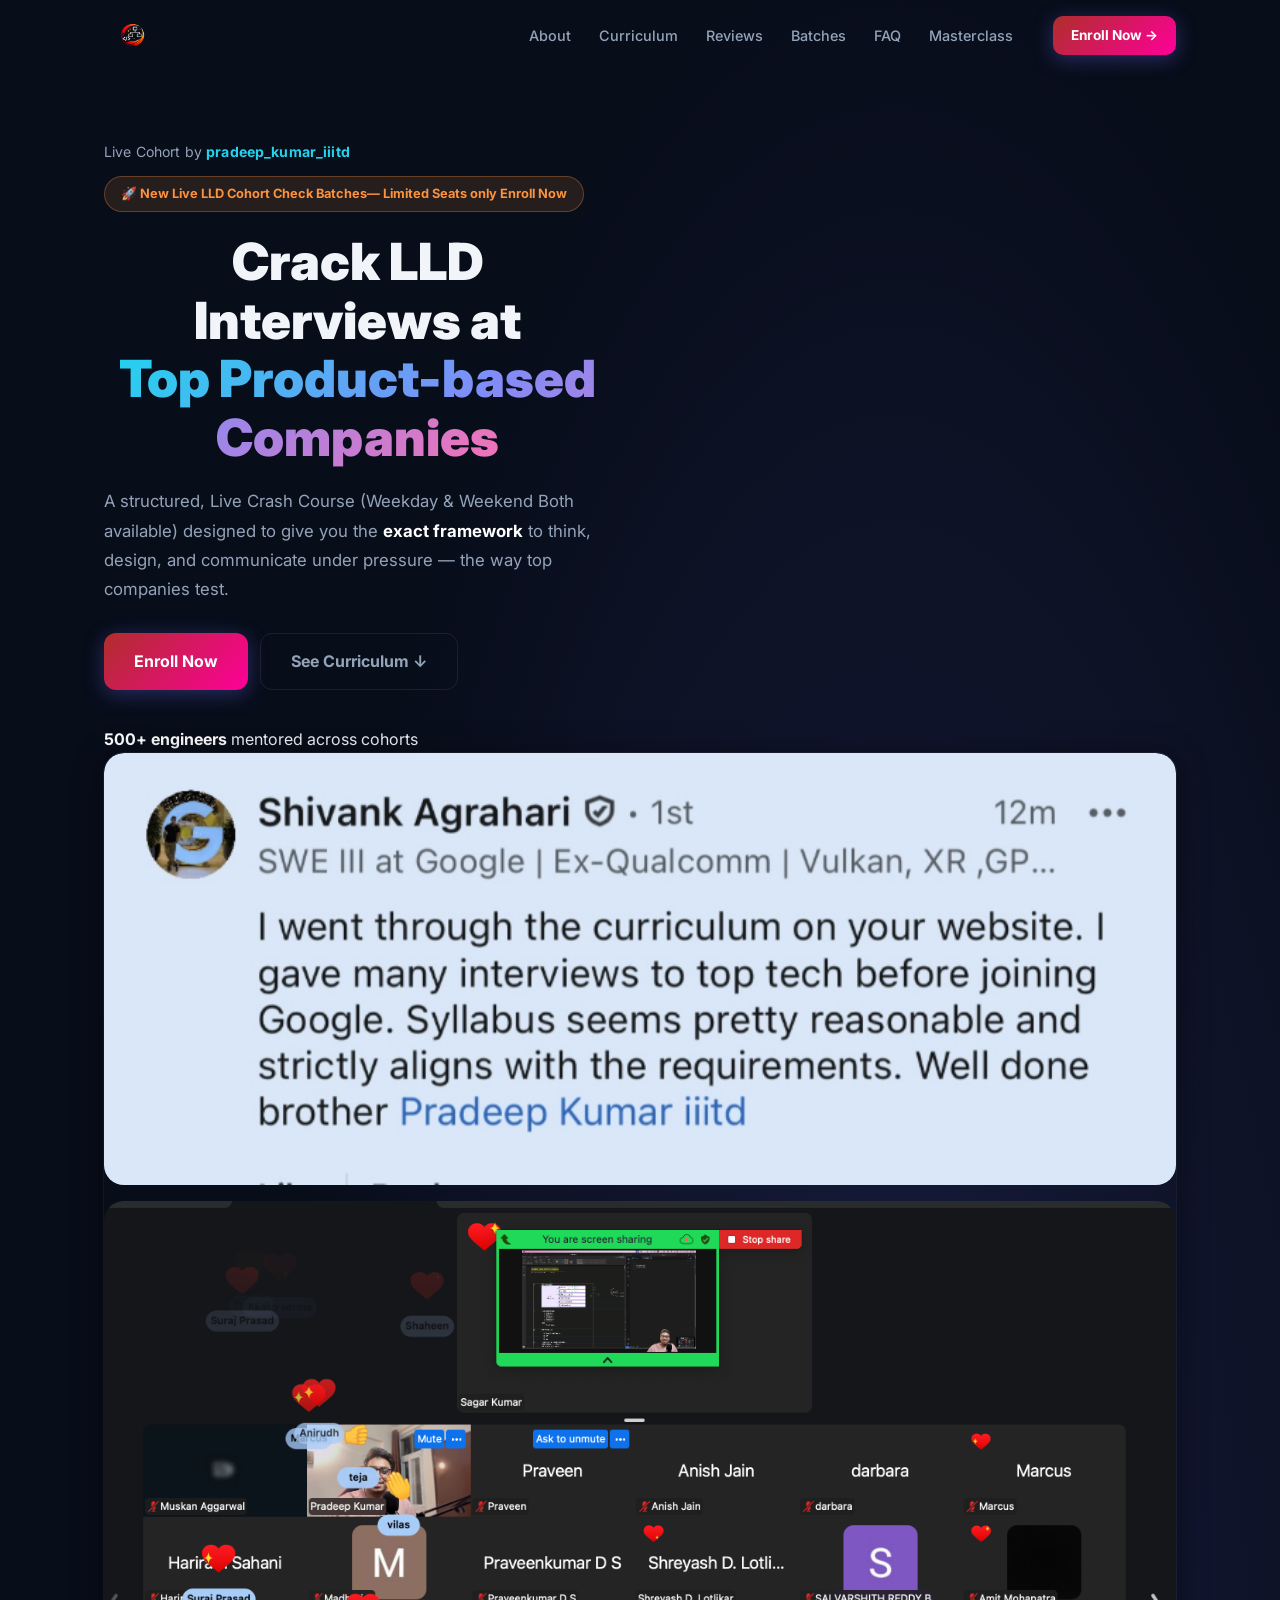
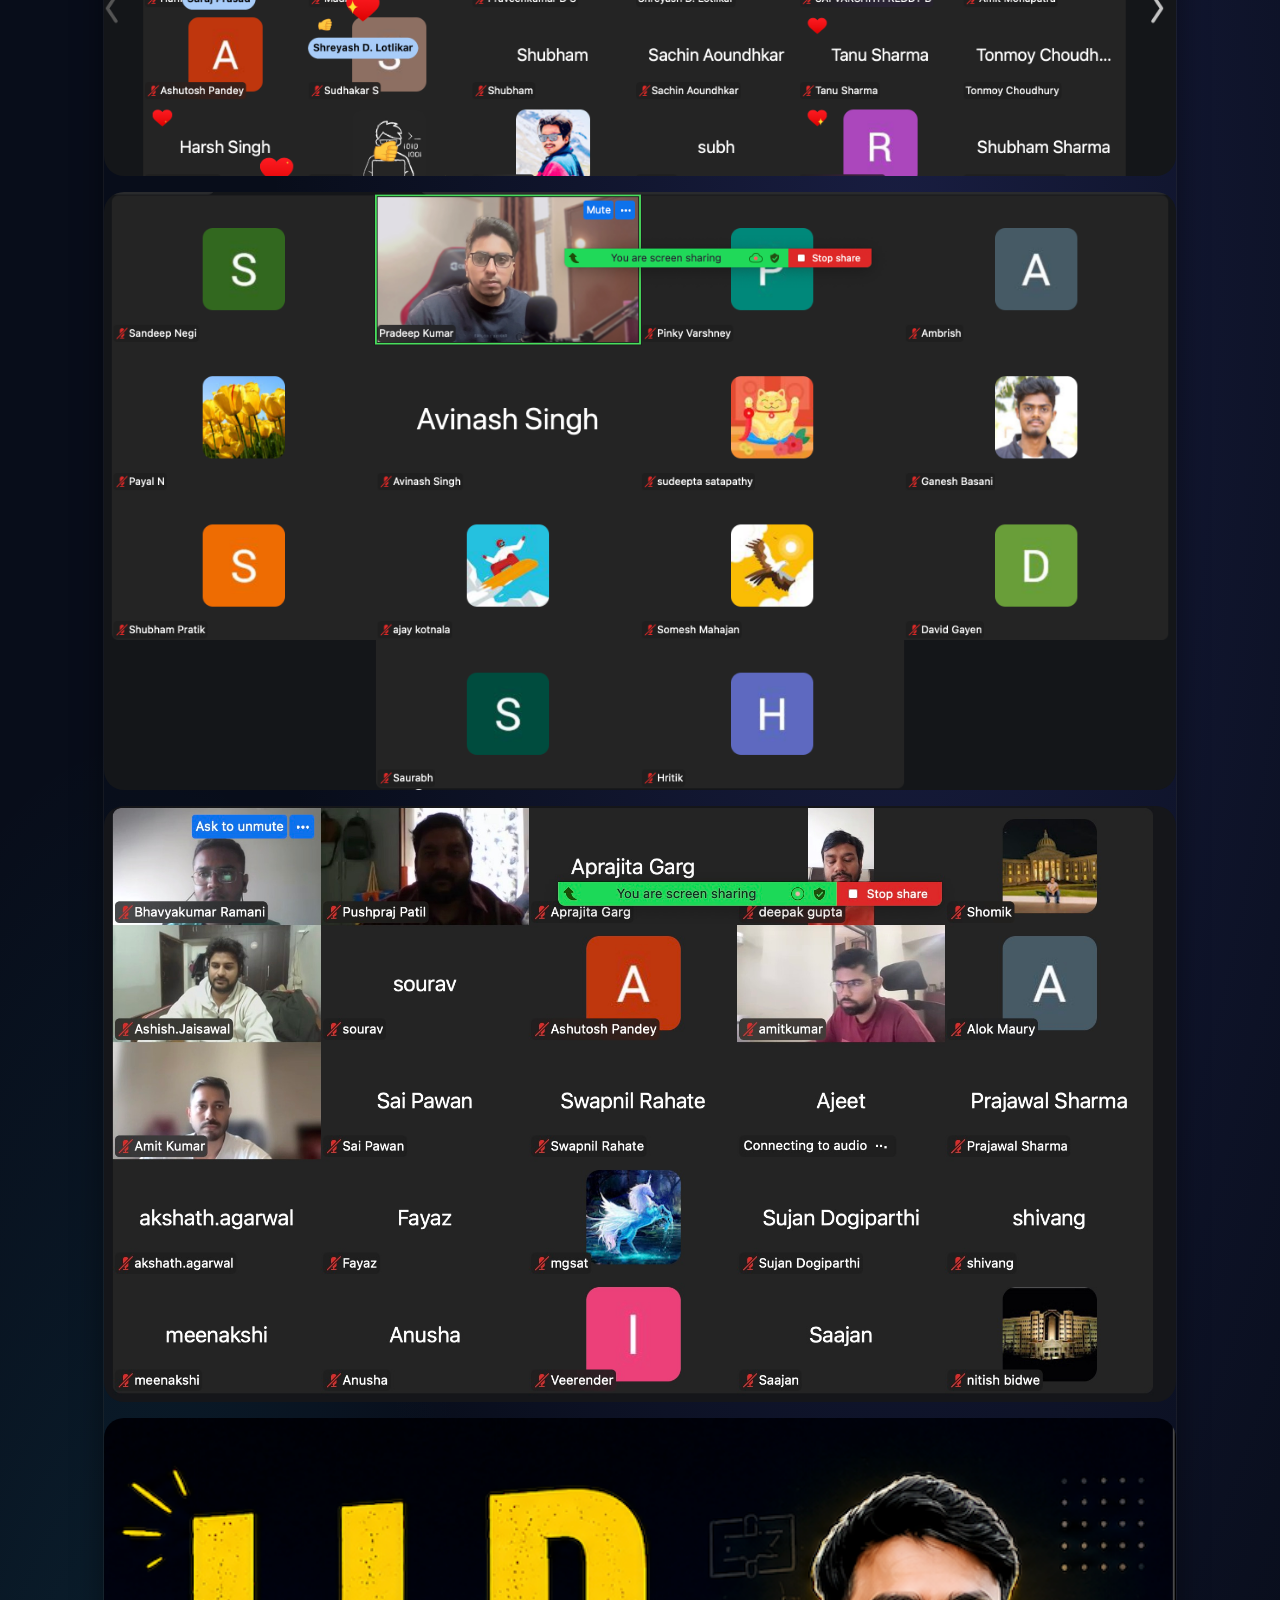
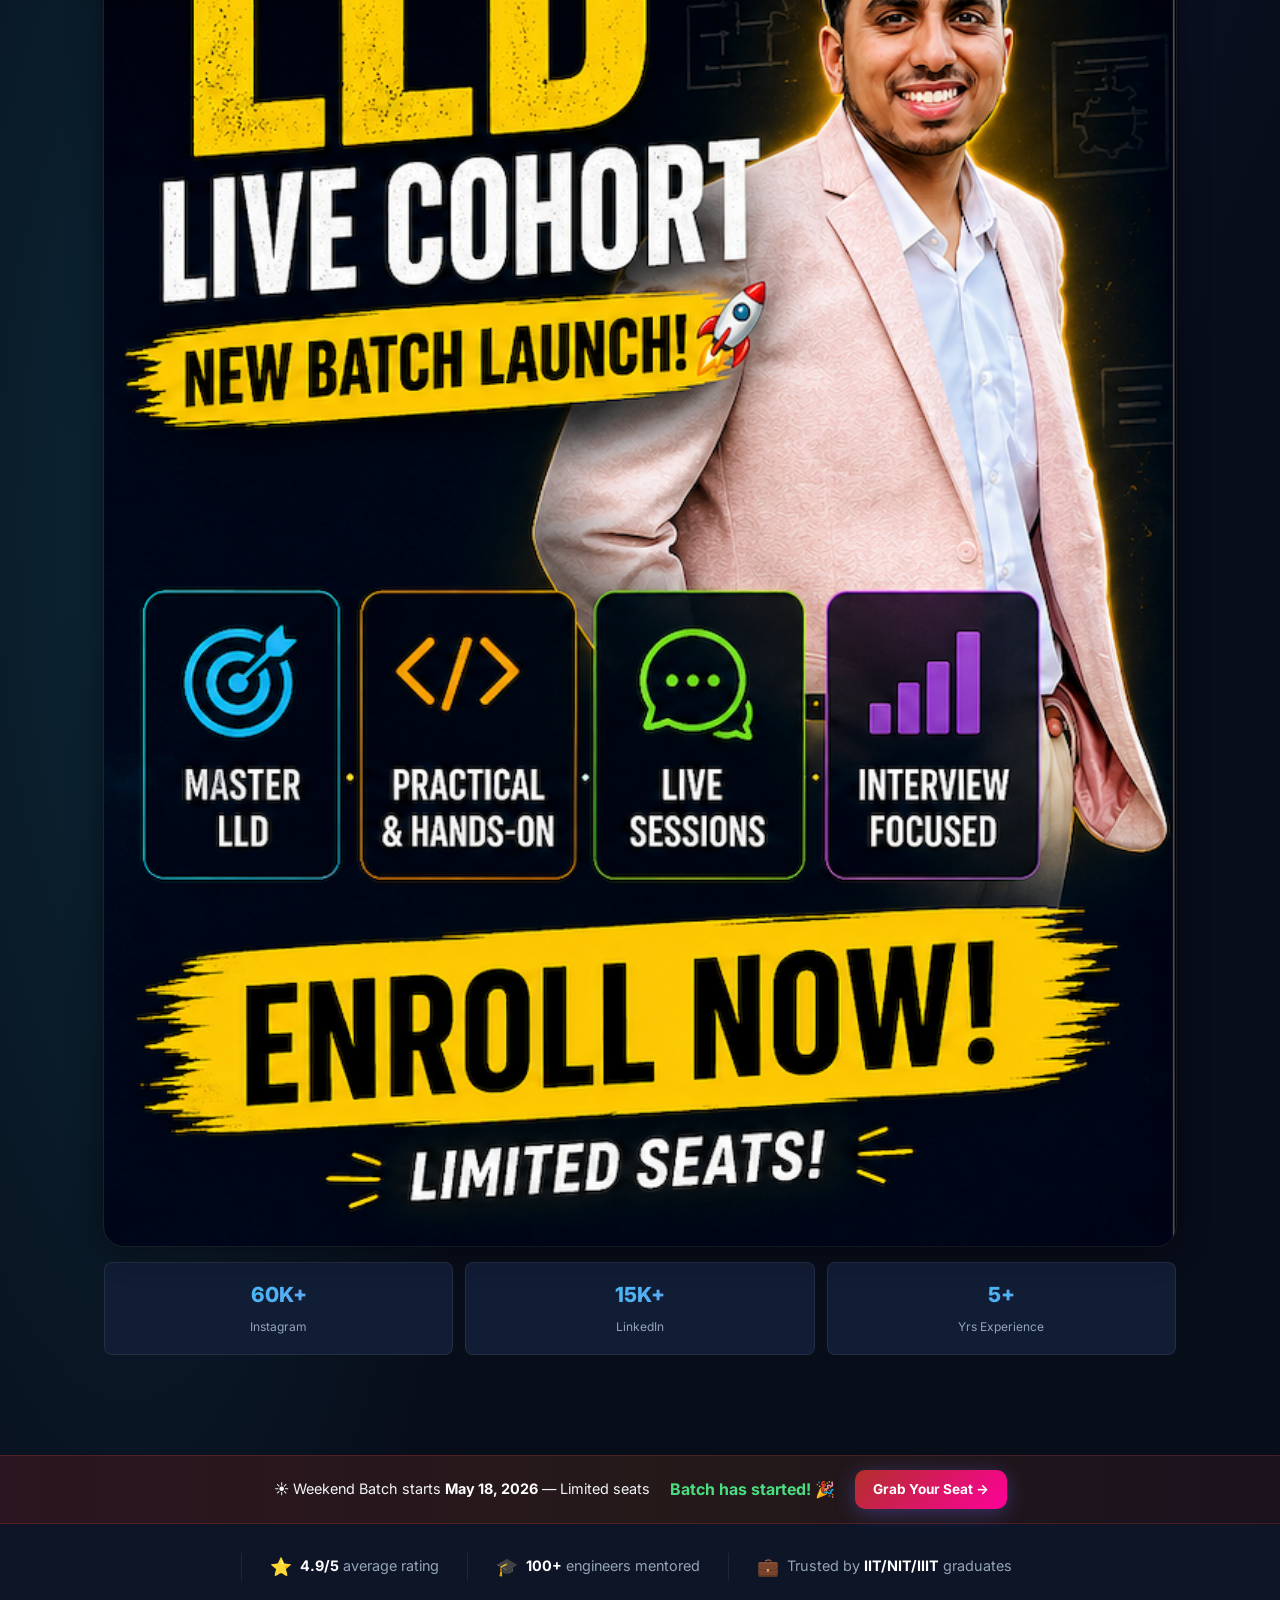
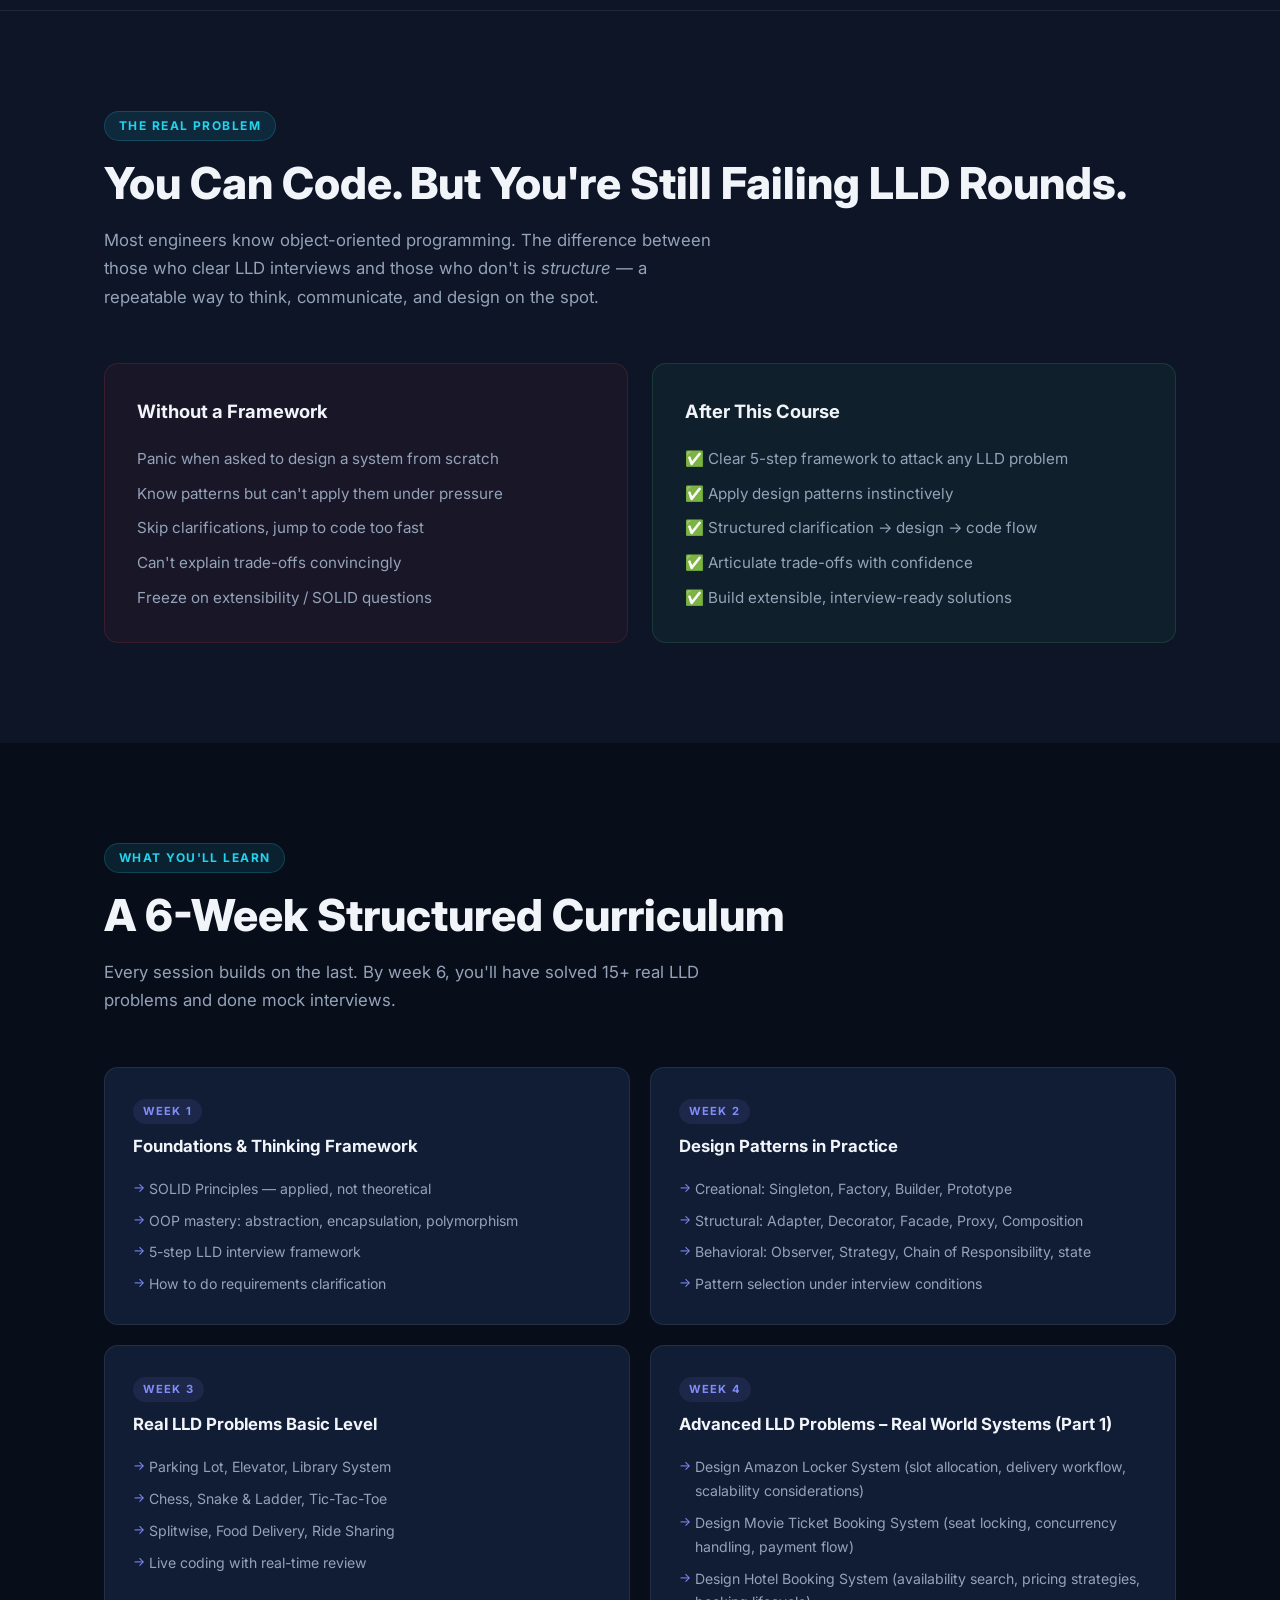
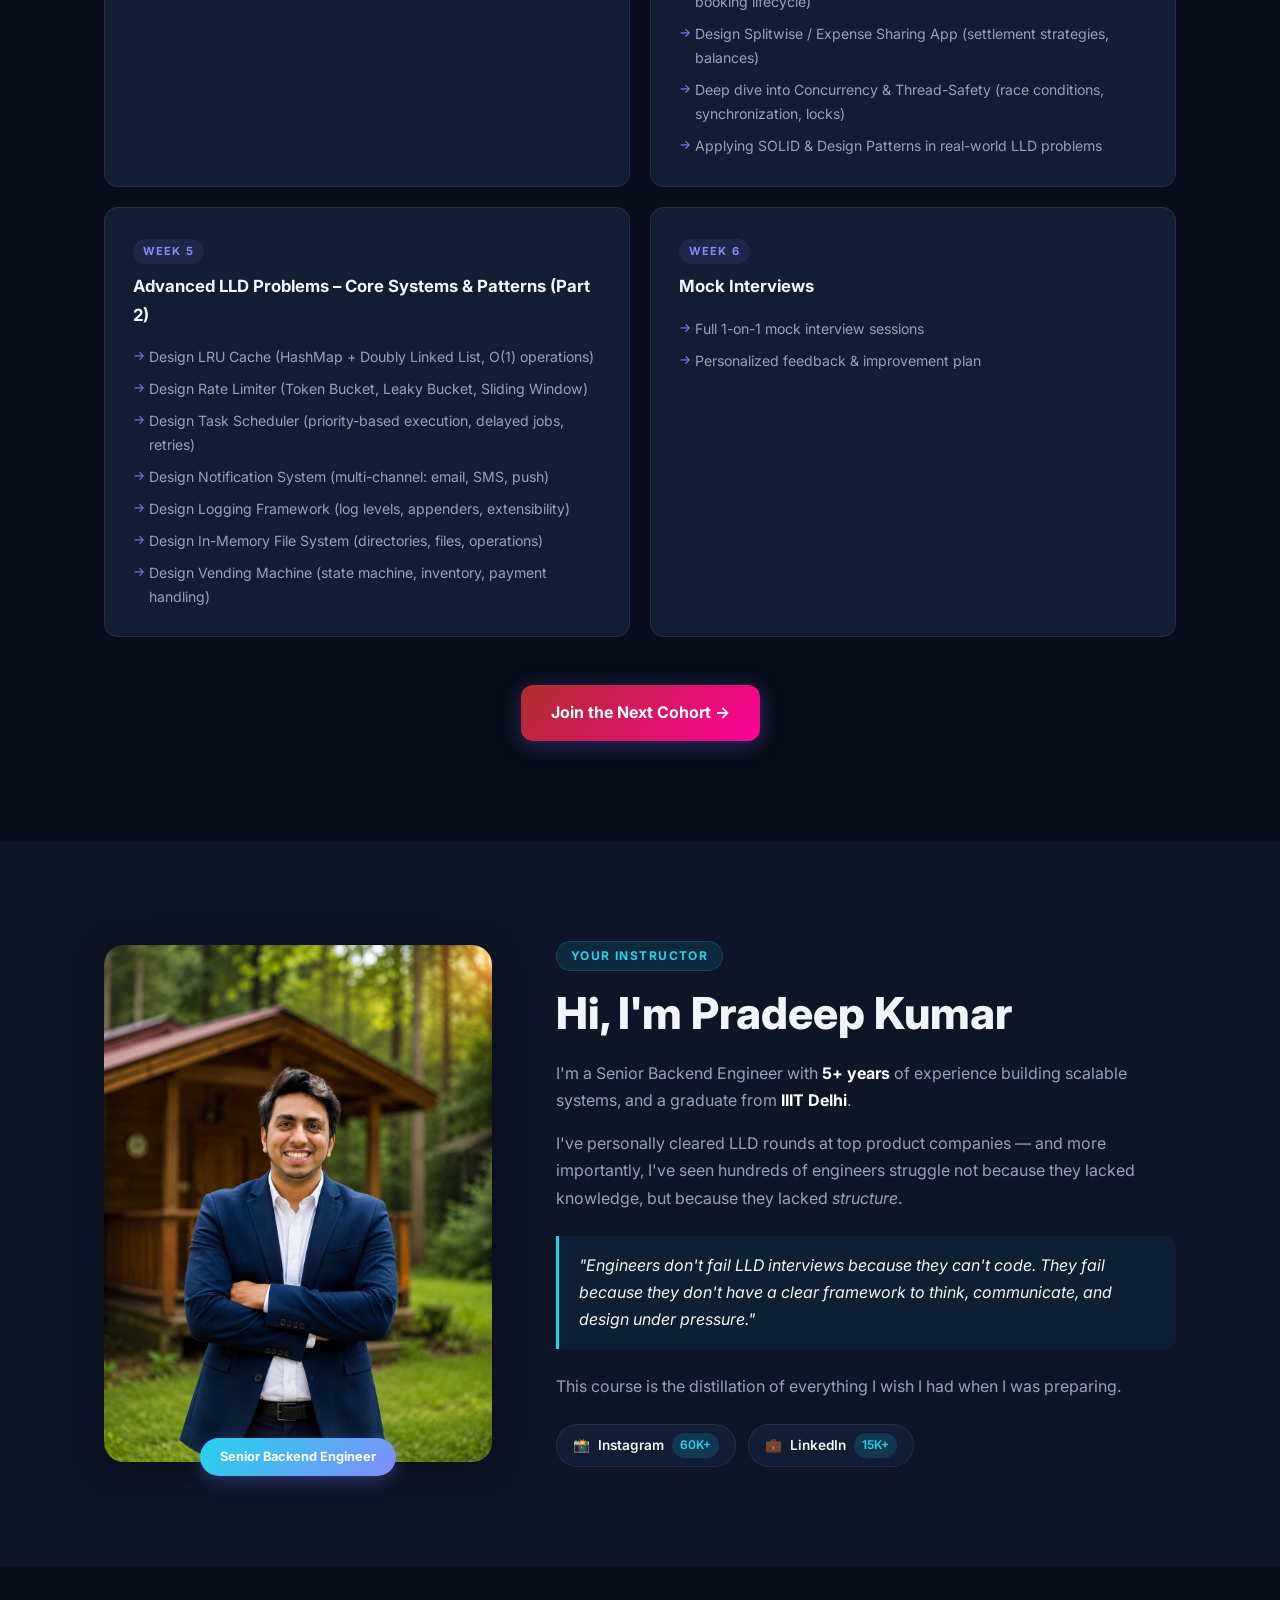
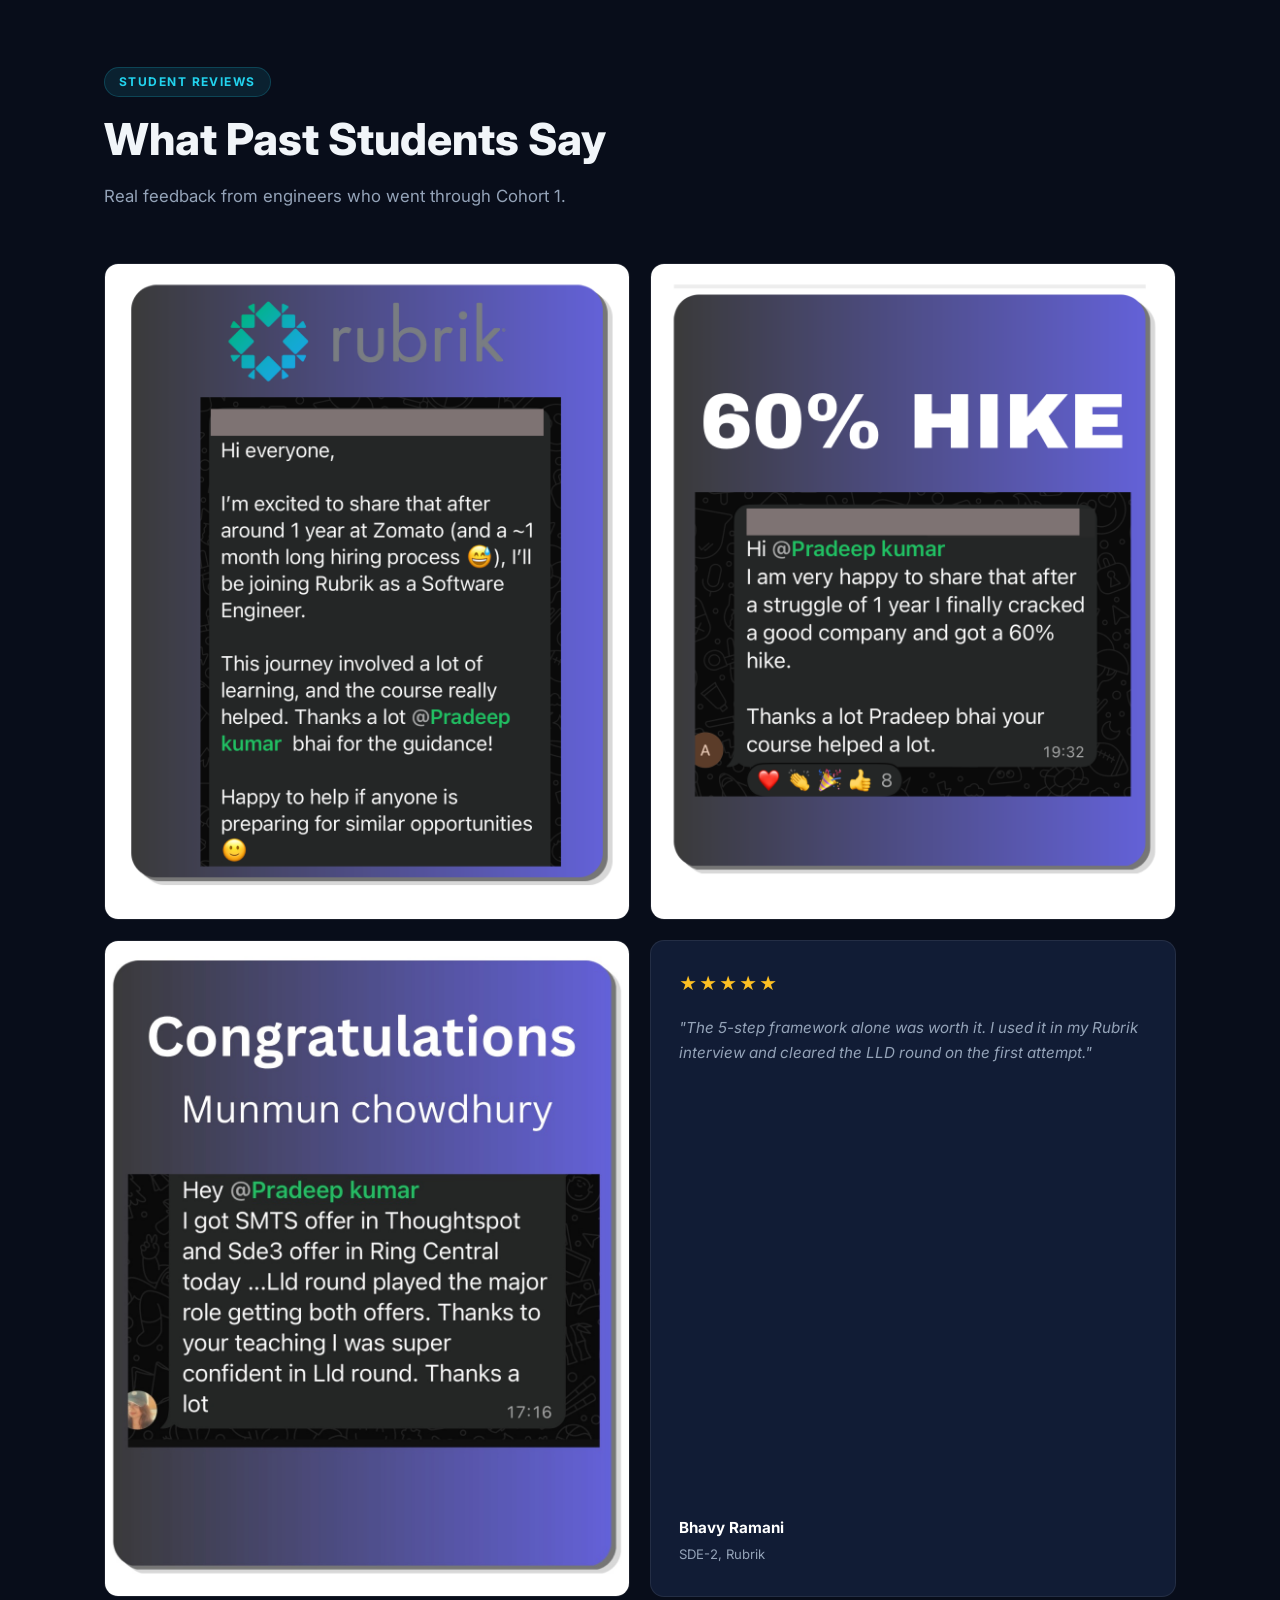
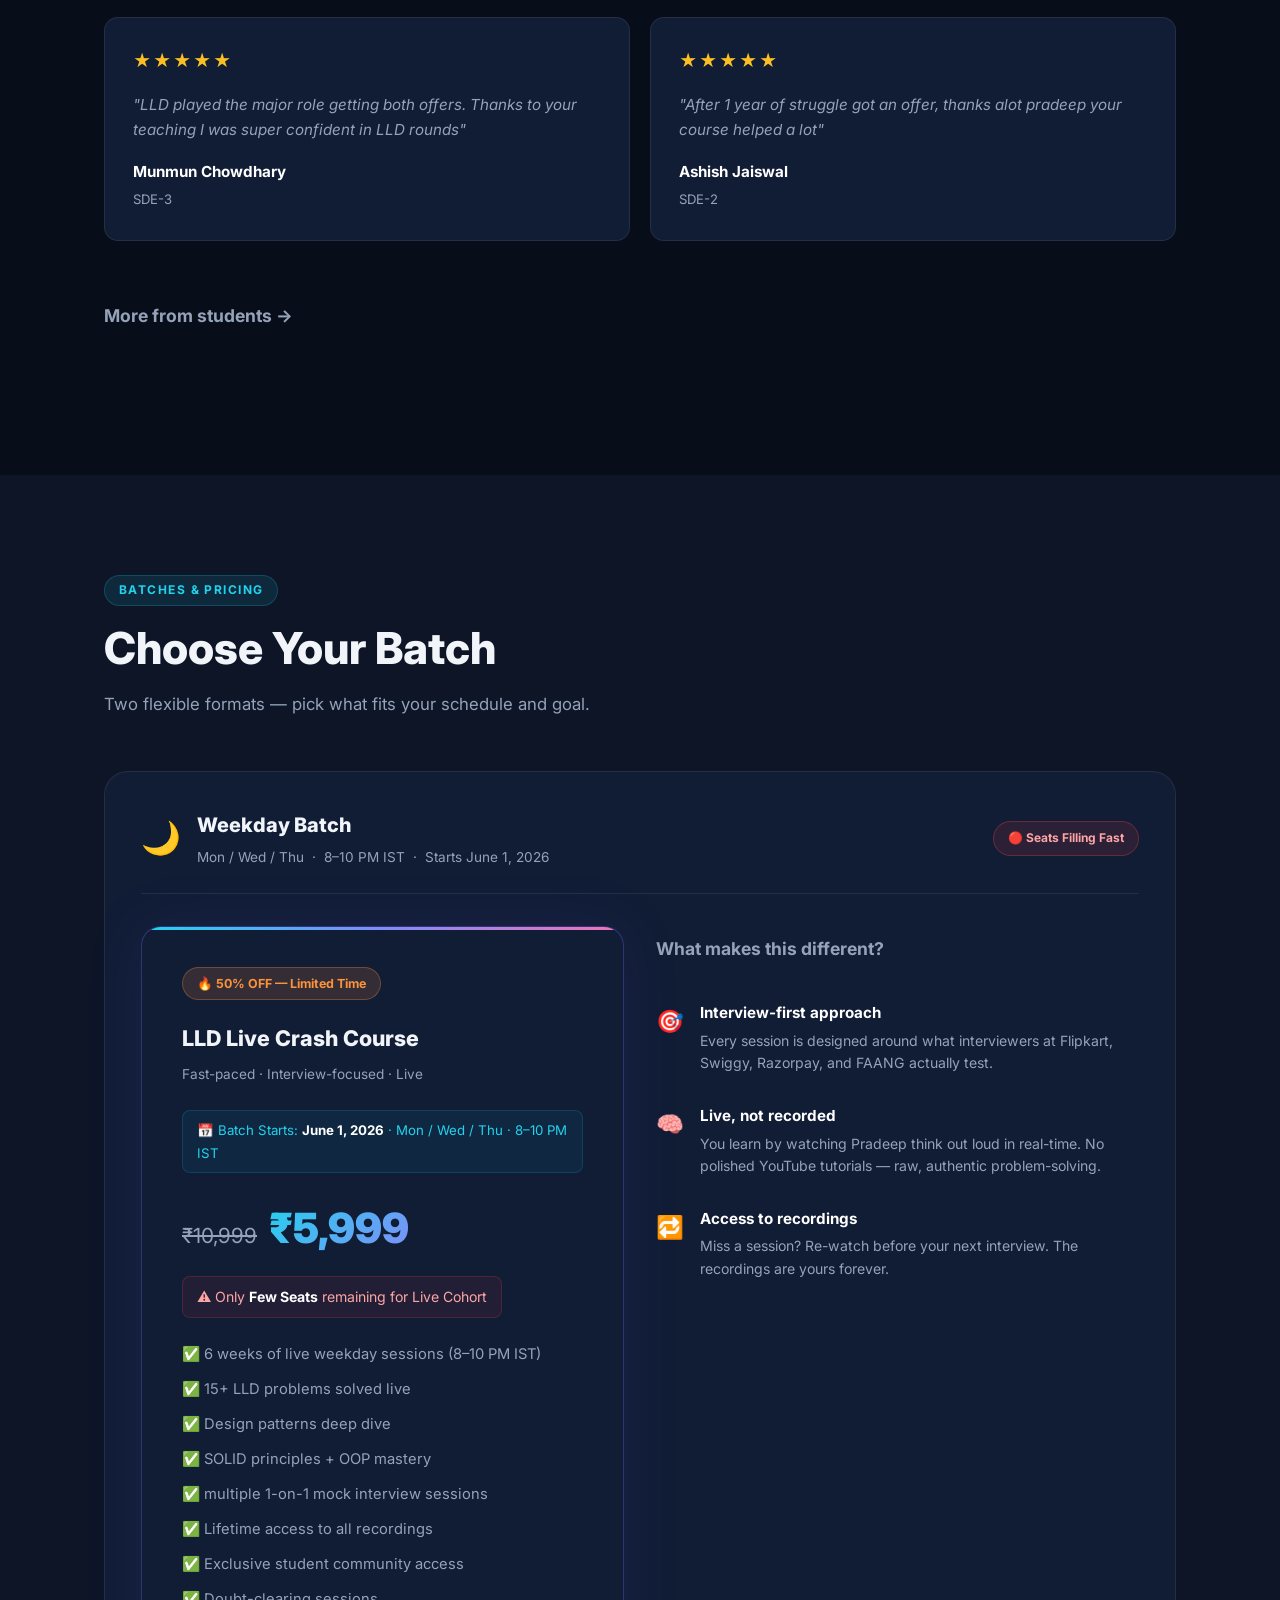
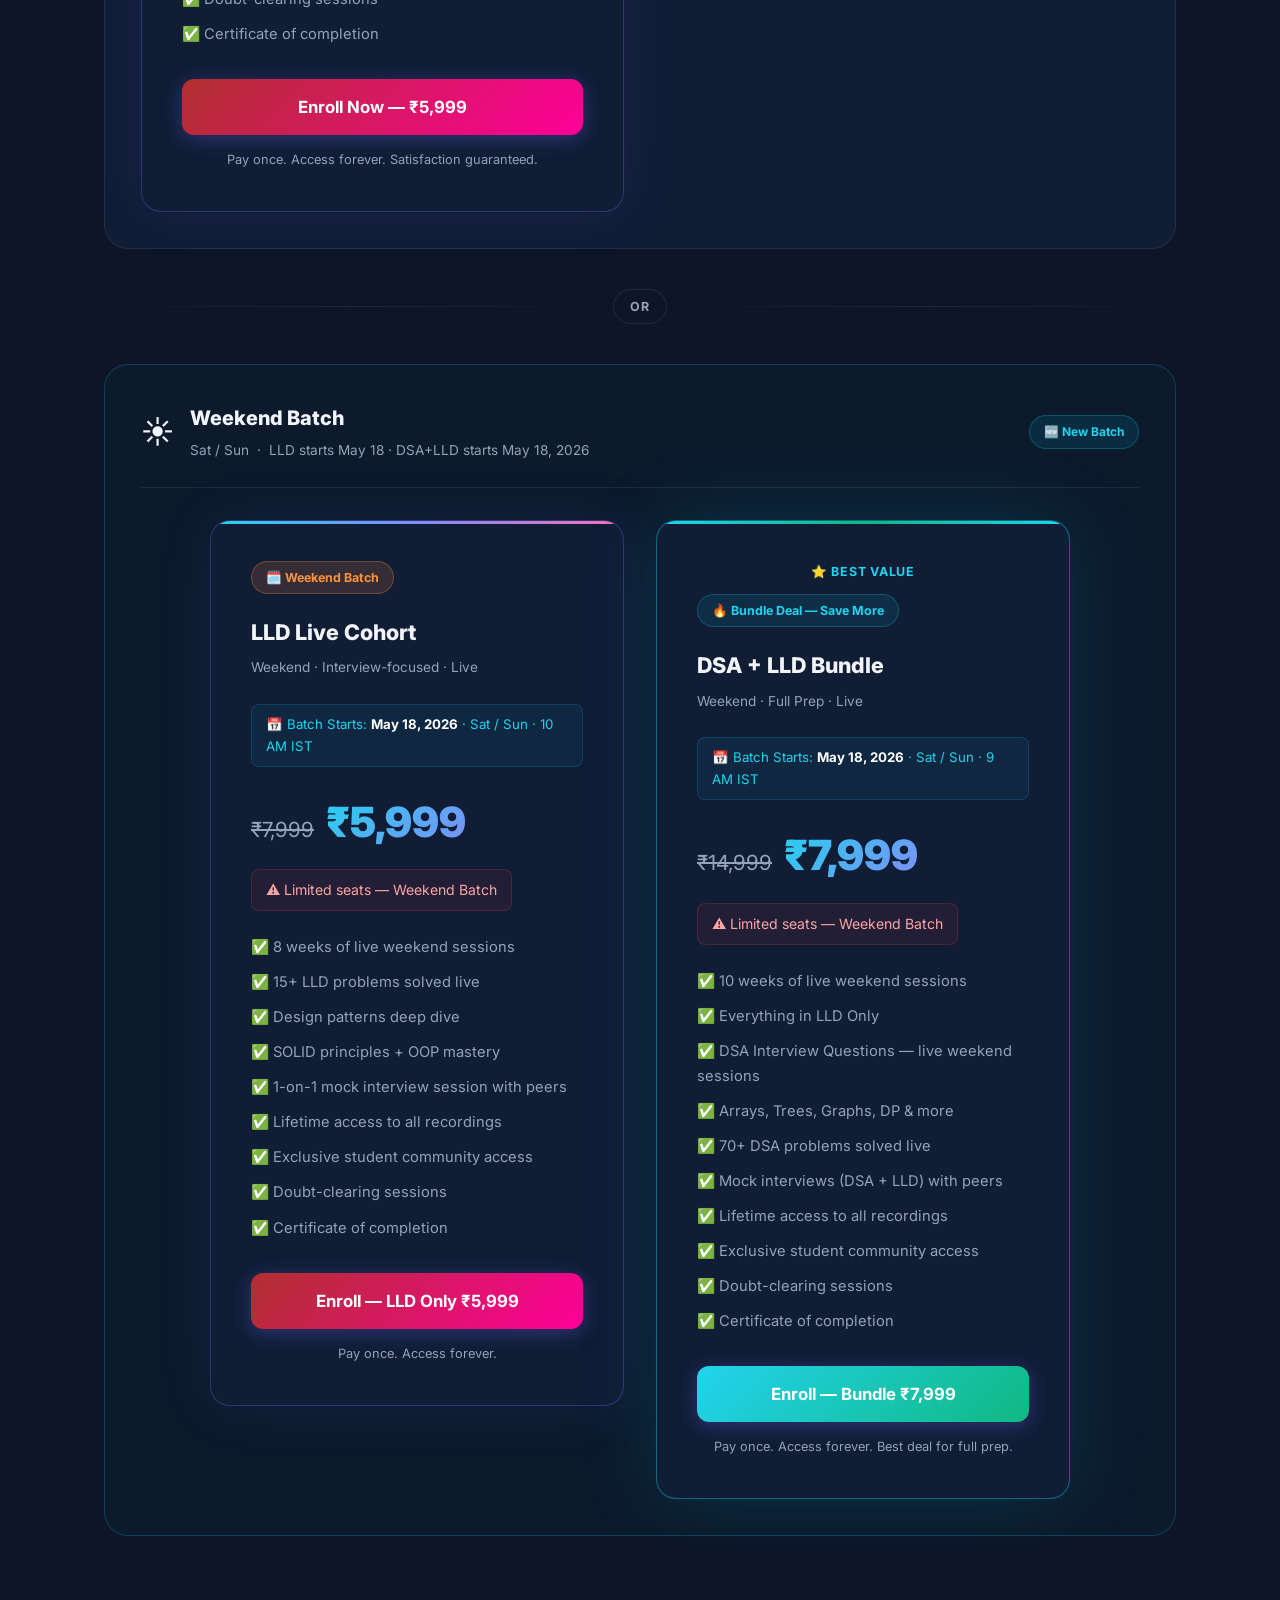
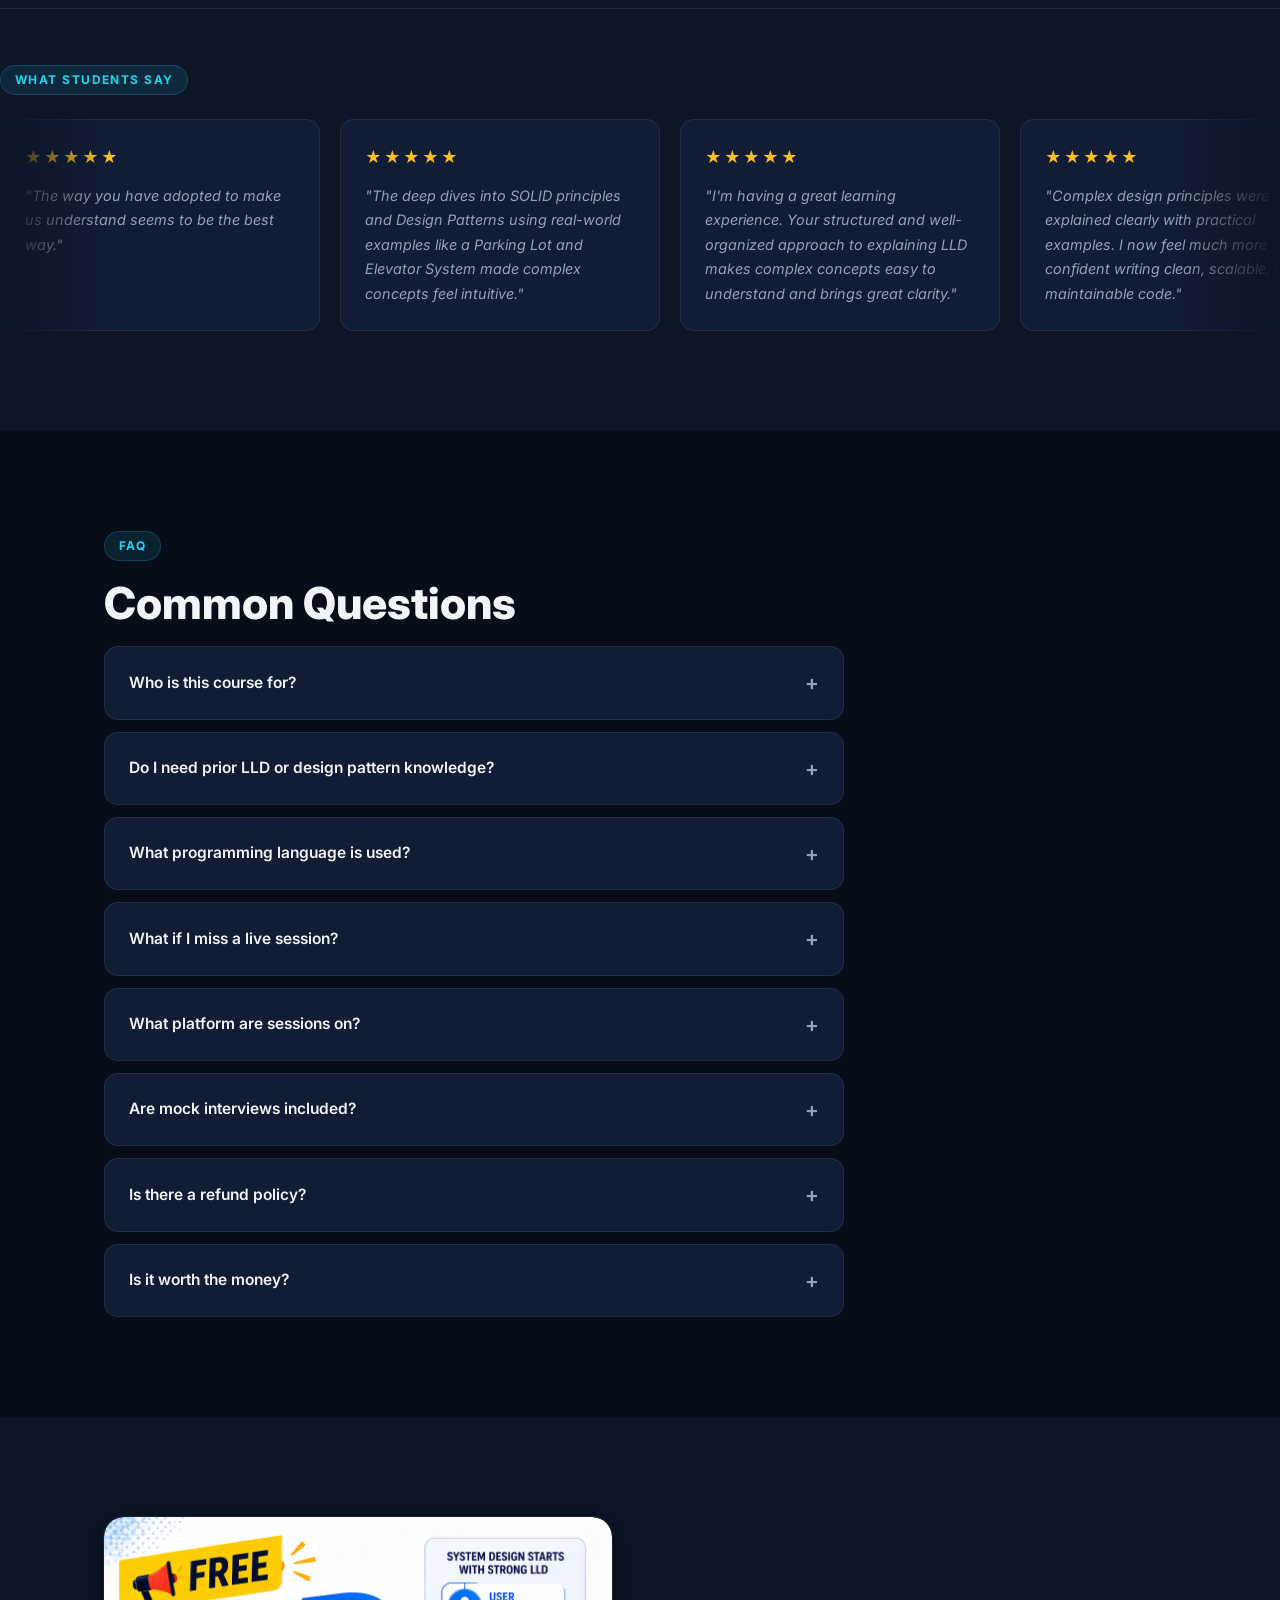
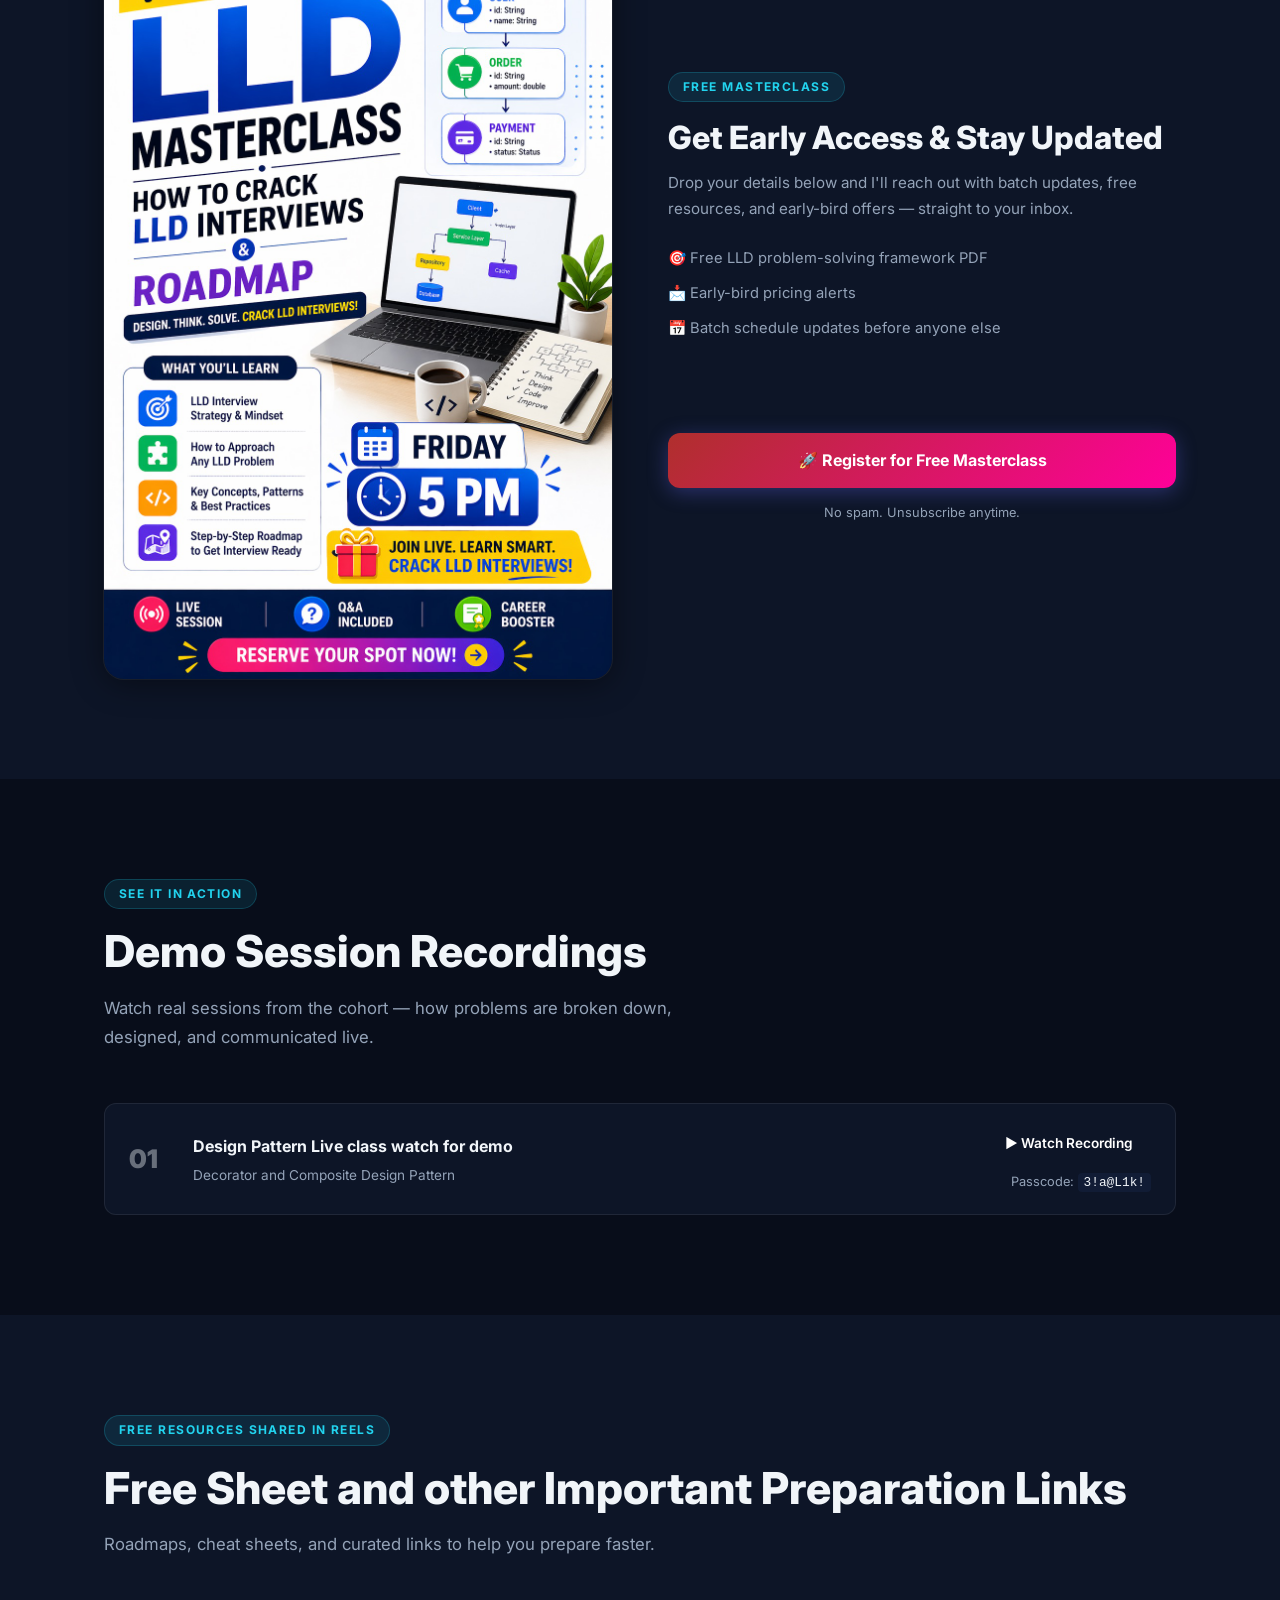
==== commit e7b8e537: "dasd" ====
--- a/index.html
+++ b/index.html
@@ -263,7 +263,7 @@
     <div class="container">
       <div class="about__grid">
         <div class="about__img-wrap">
-          <img src="assets/hero.png" alt="Pradeep Kumar" class="about__img" />
+          <img src="assets/pradeep.jpeg" alt="Pradeep Kumar" class="about__img" />
           <div class="about__img-badge">Senior Backend Engineer</div>
         </div>
         <div class="about__content">
--- a/style.css
+++ b/style.css
@@ -217,6 +217,7 @@
   font-weight: 900;
   line-height: 1.15;
   margin-bottom: 20px;
+  text-align: center;
 }
 .hero__sub {
   font-size: 1.05rem;
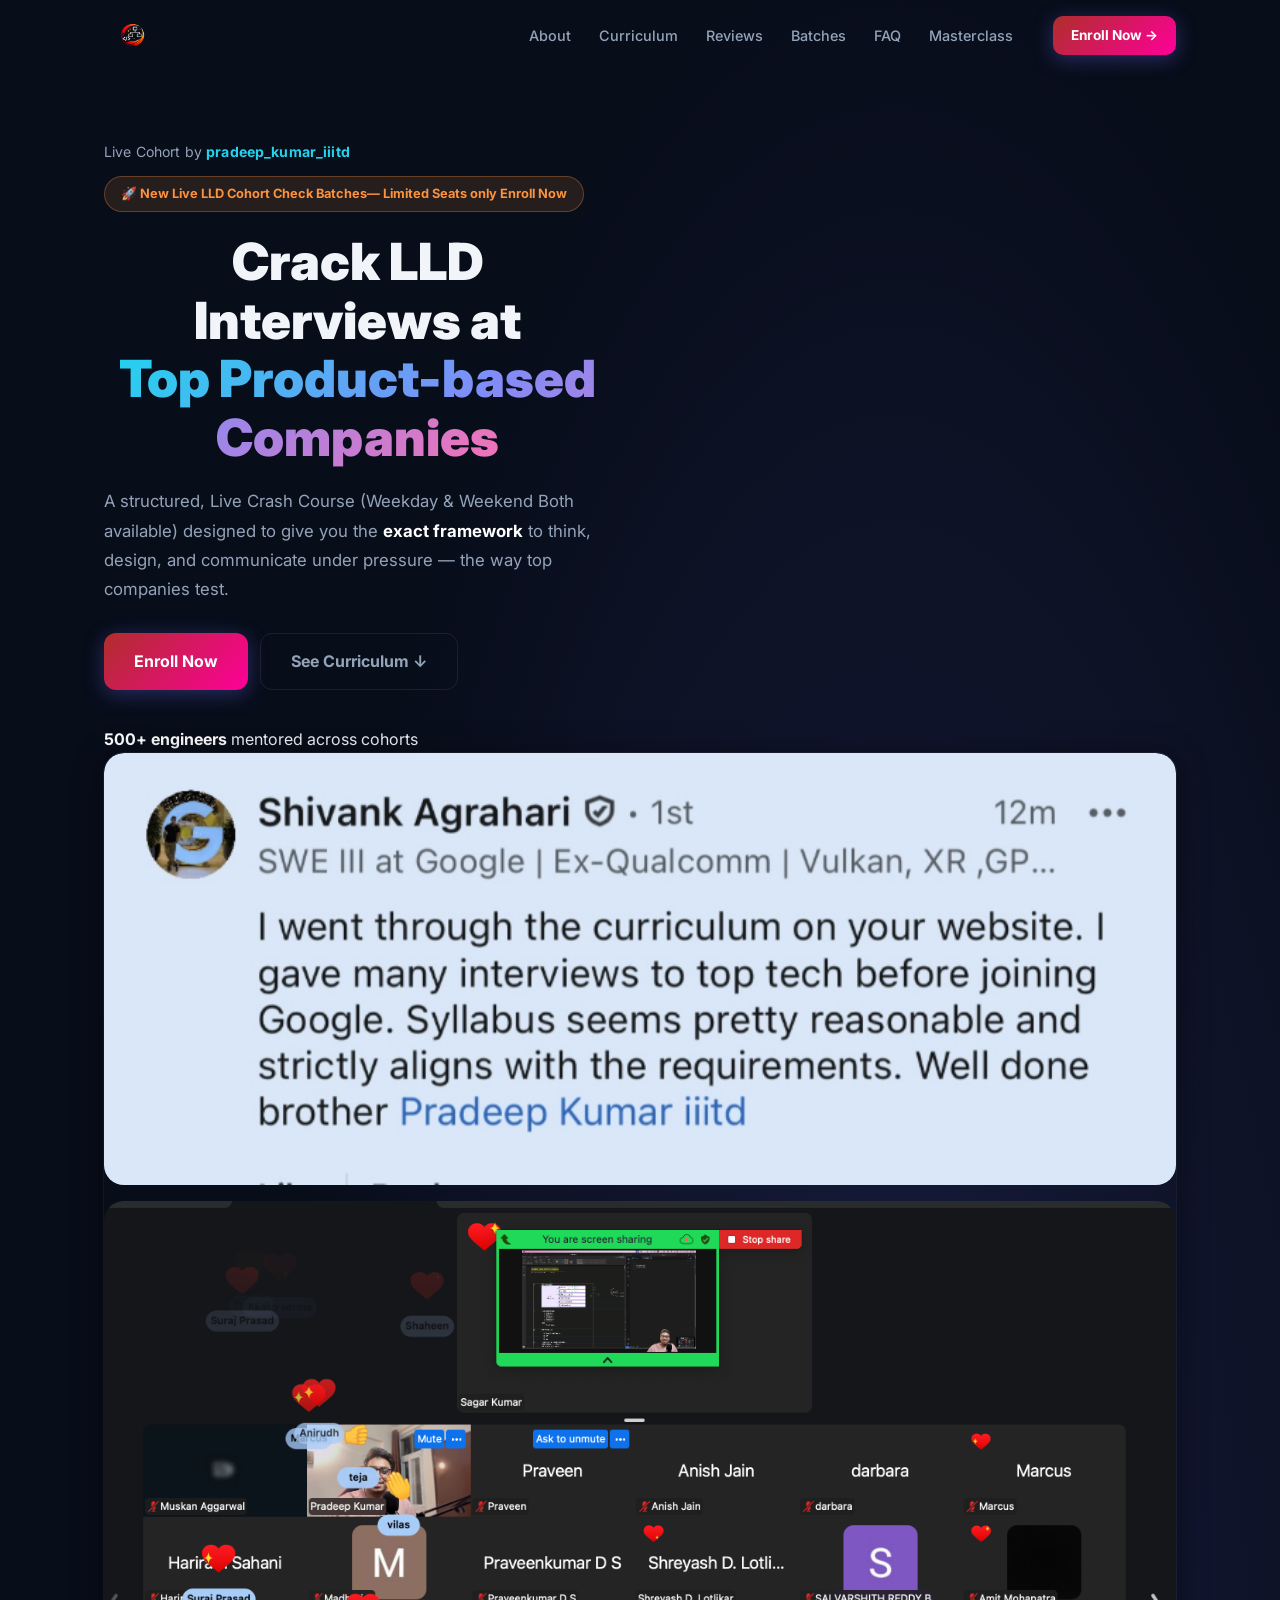
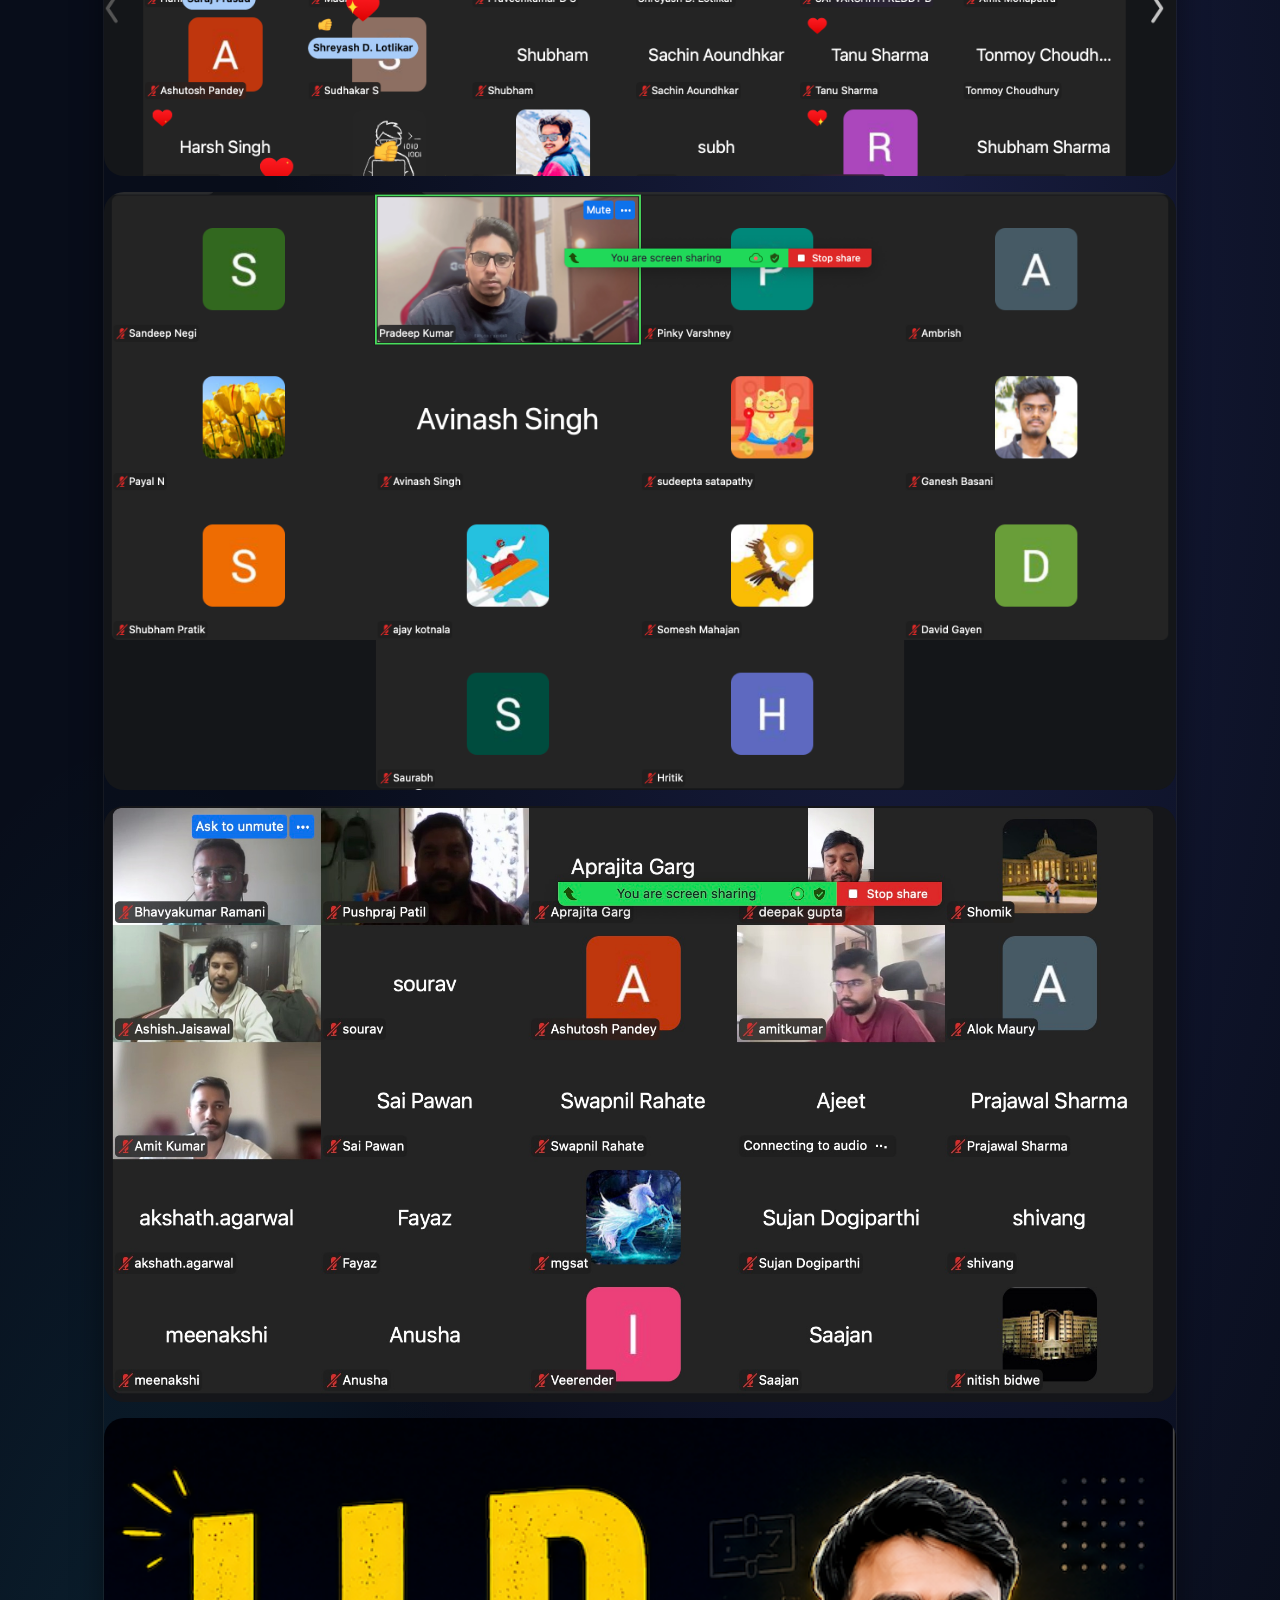
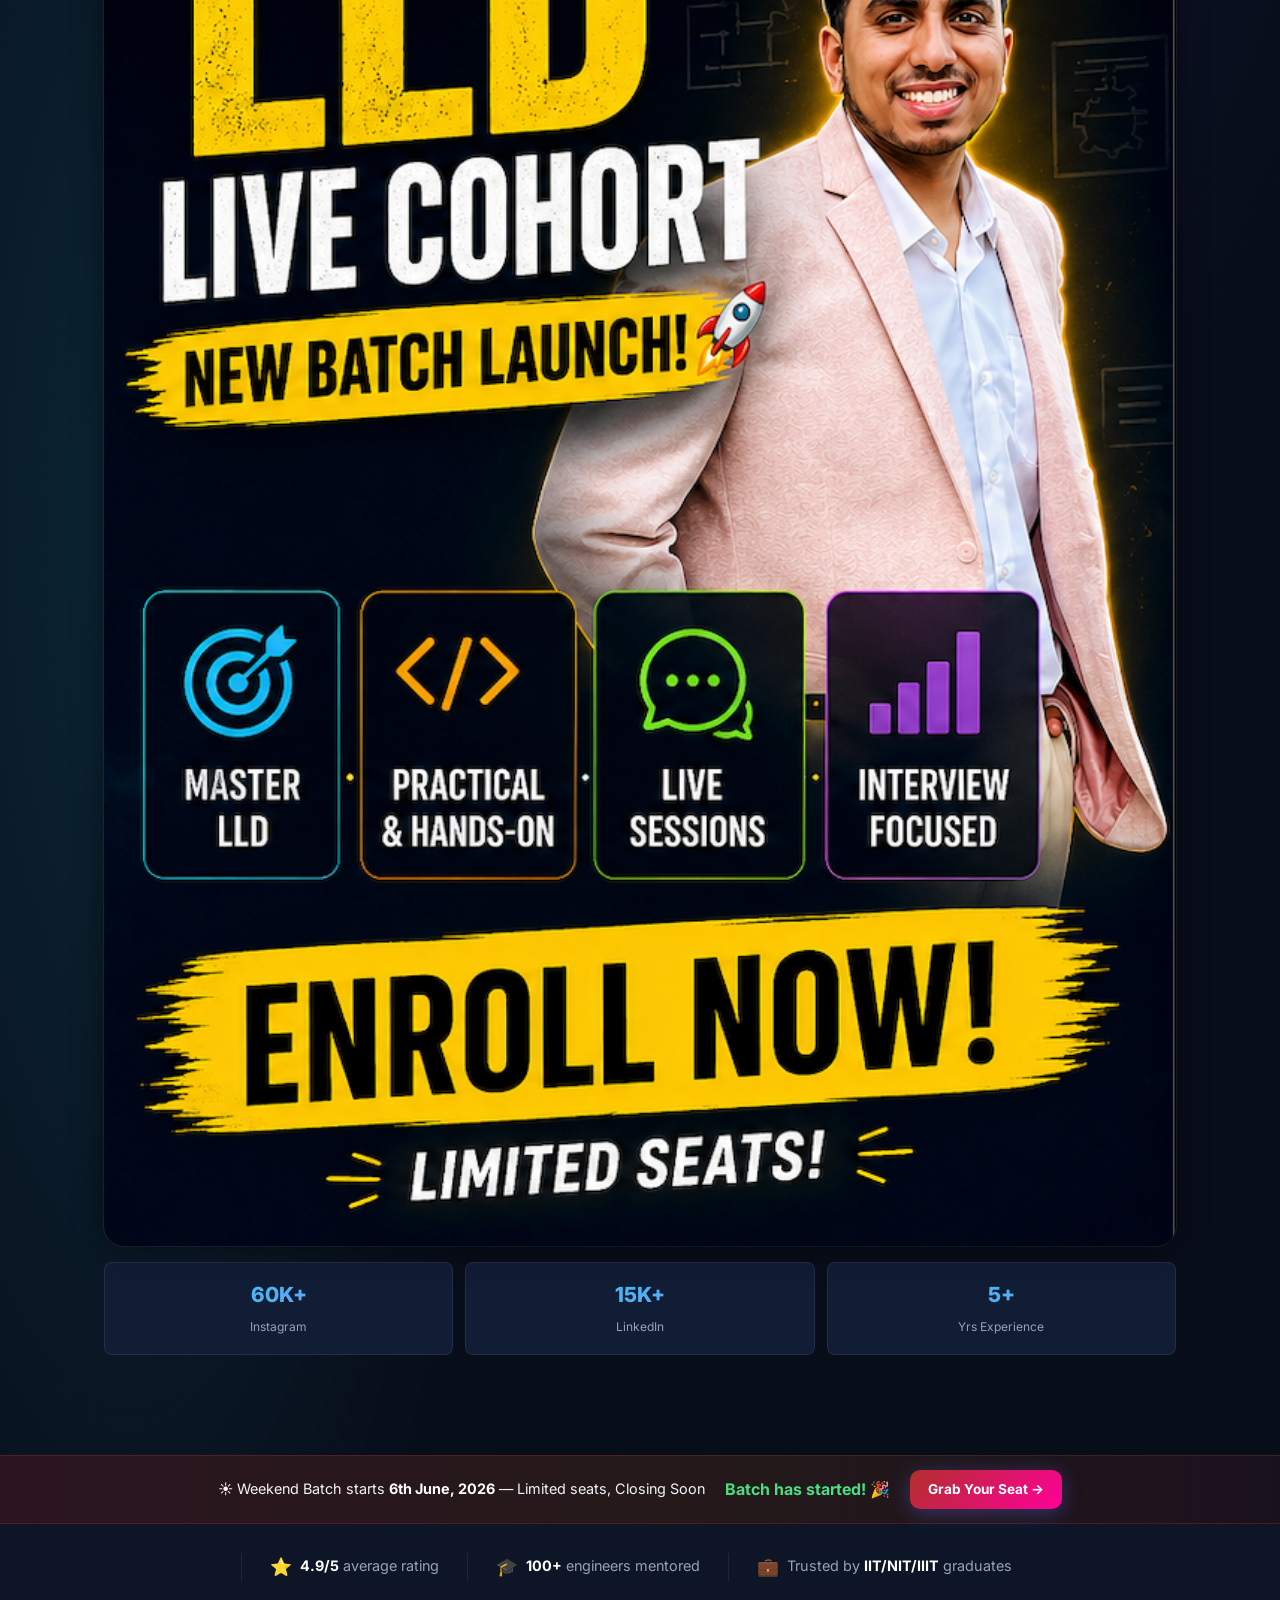
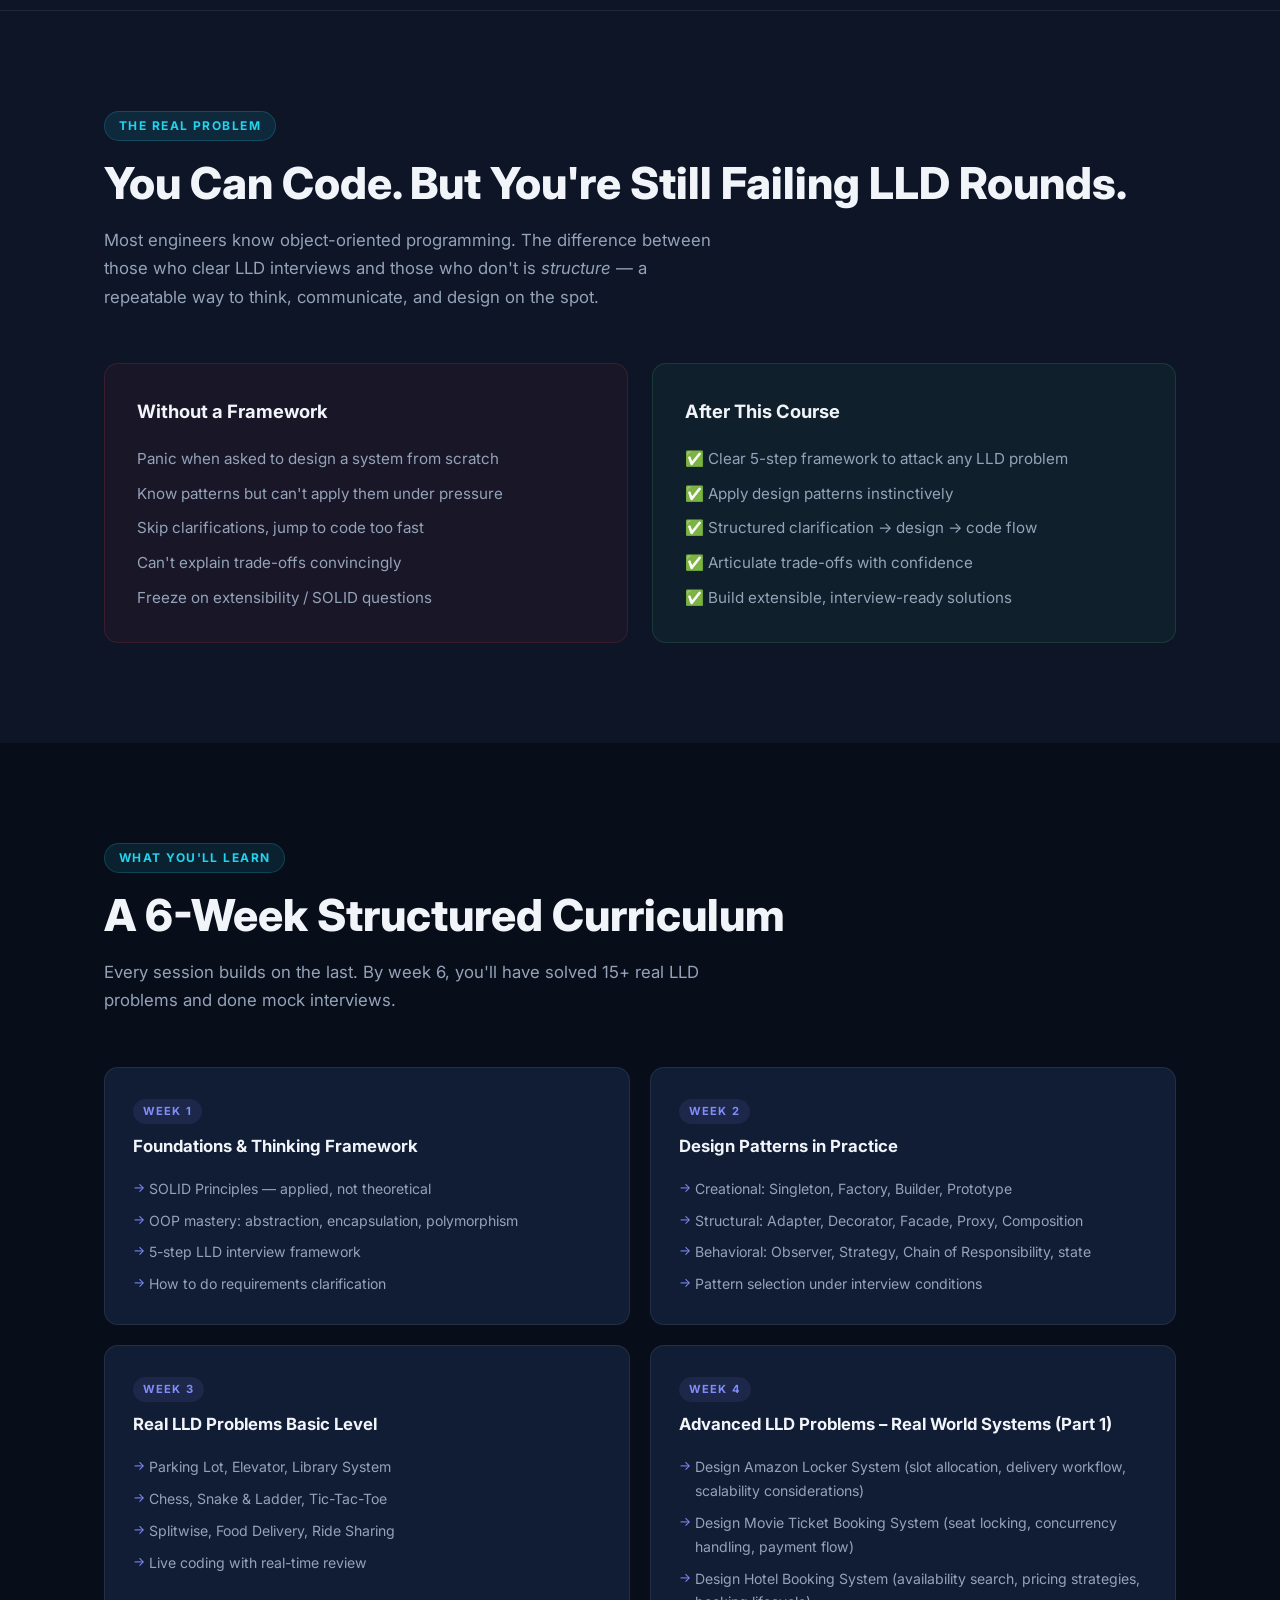
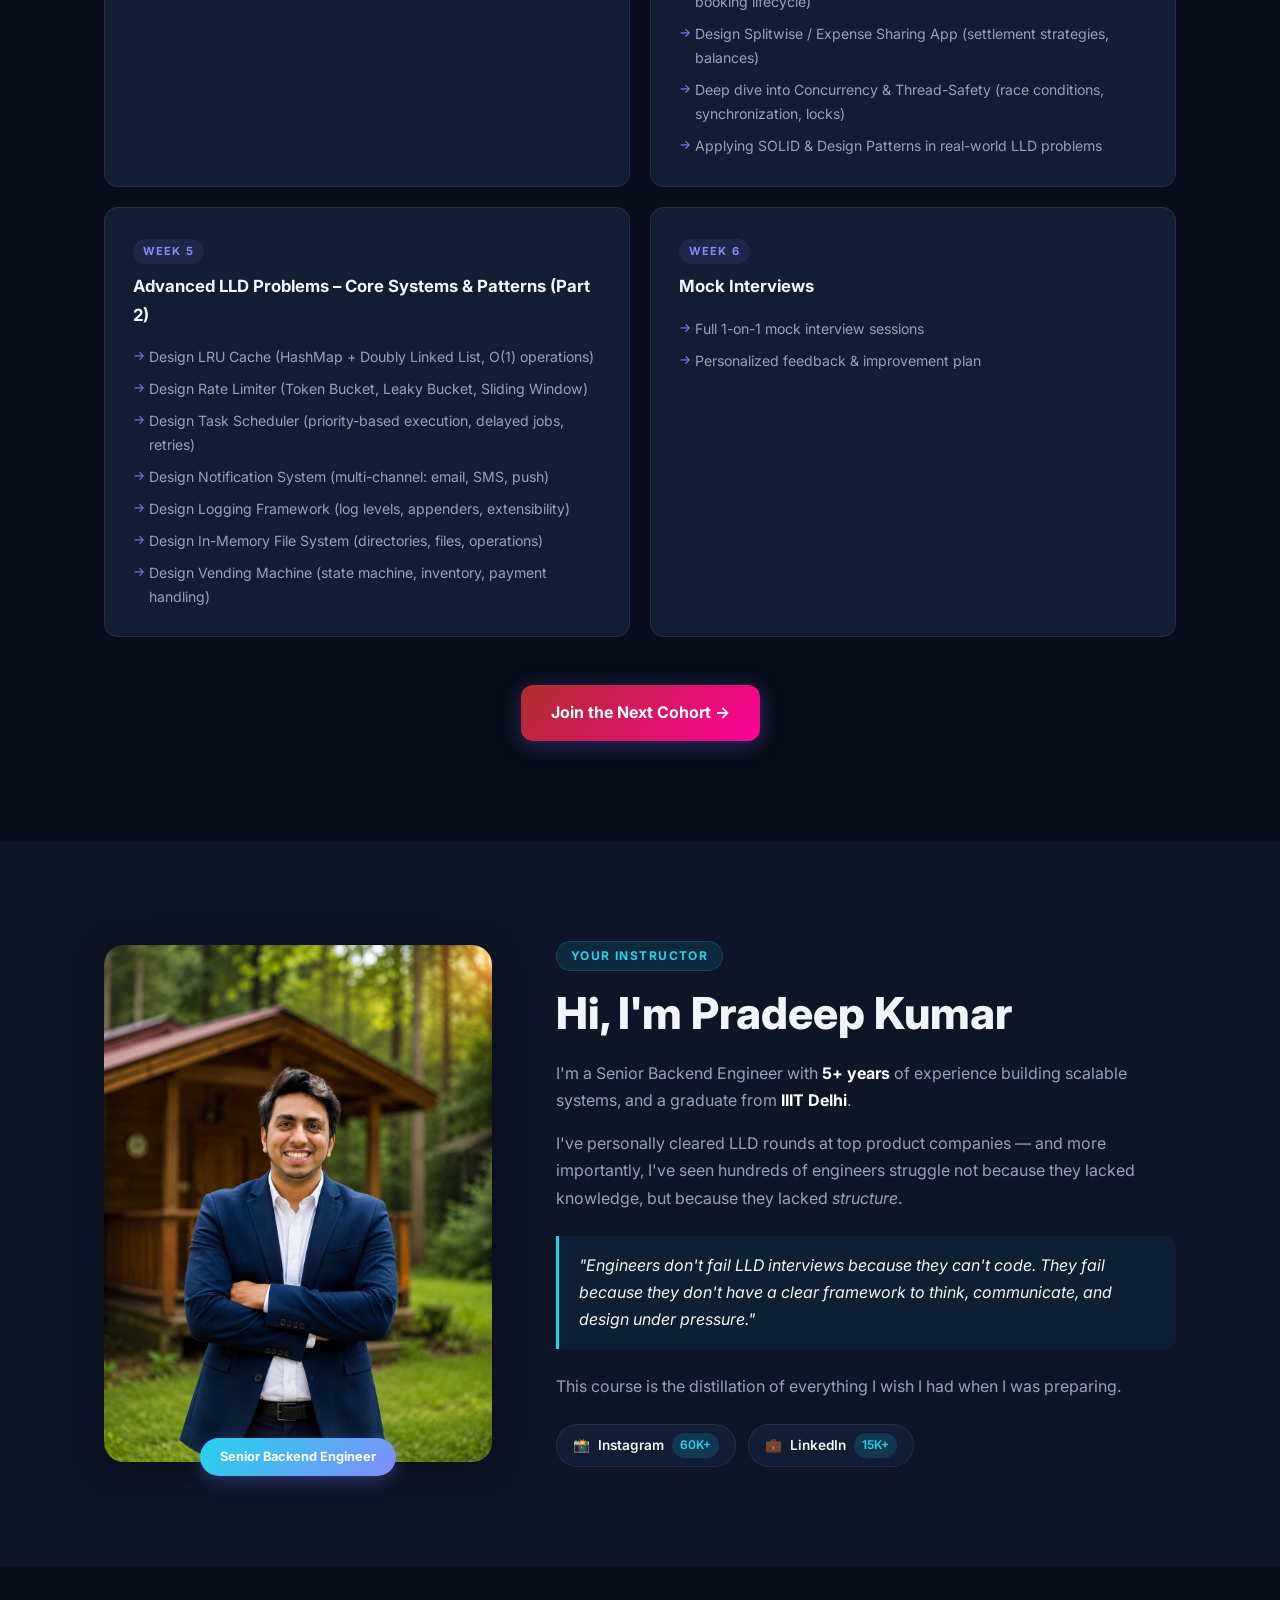
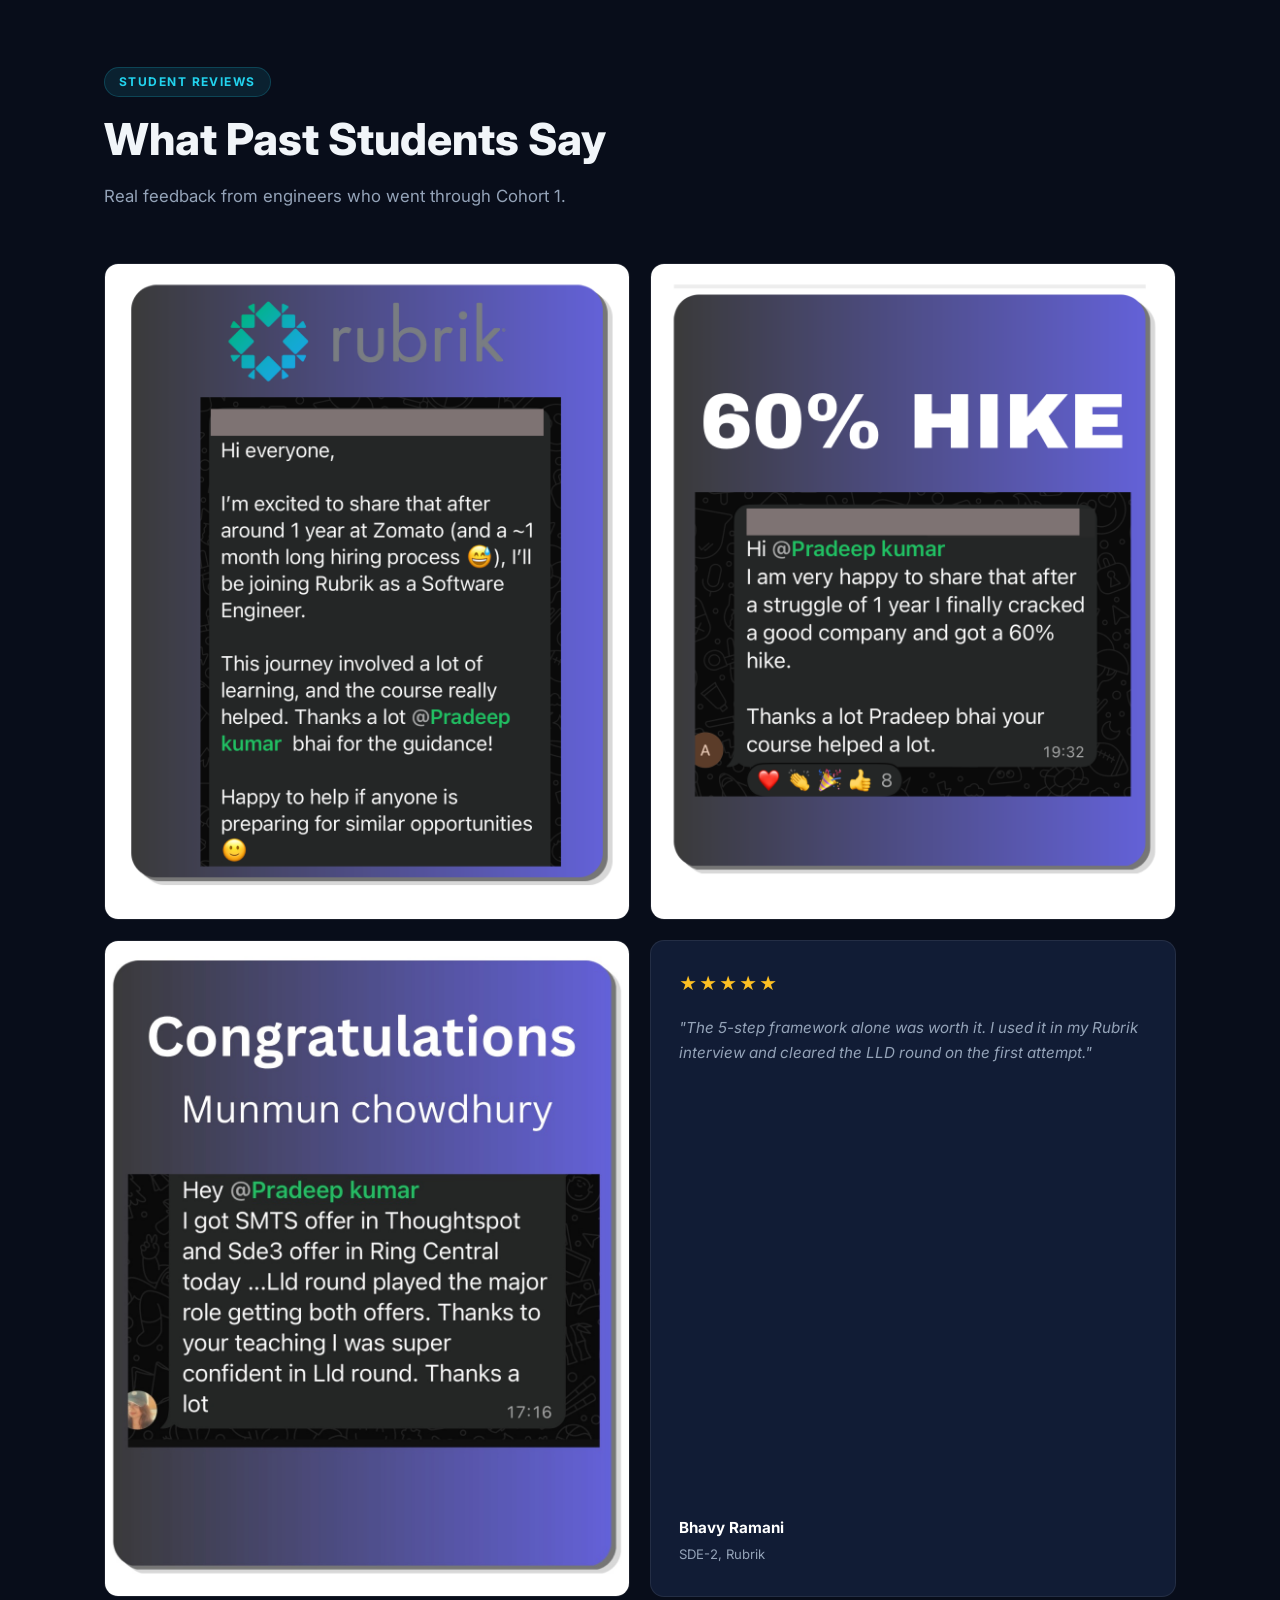
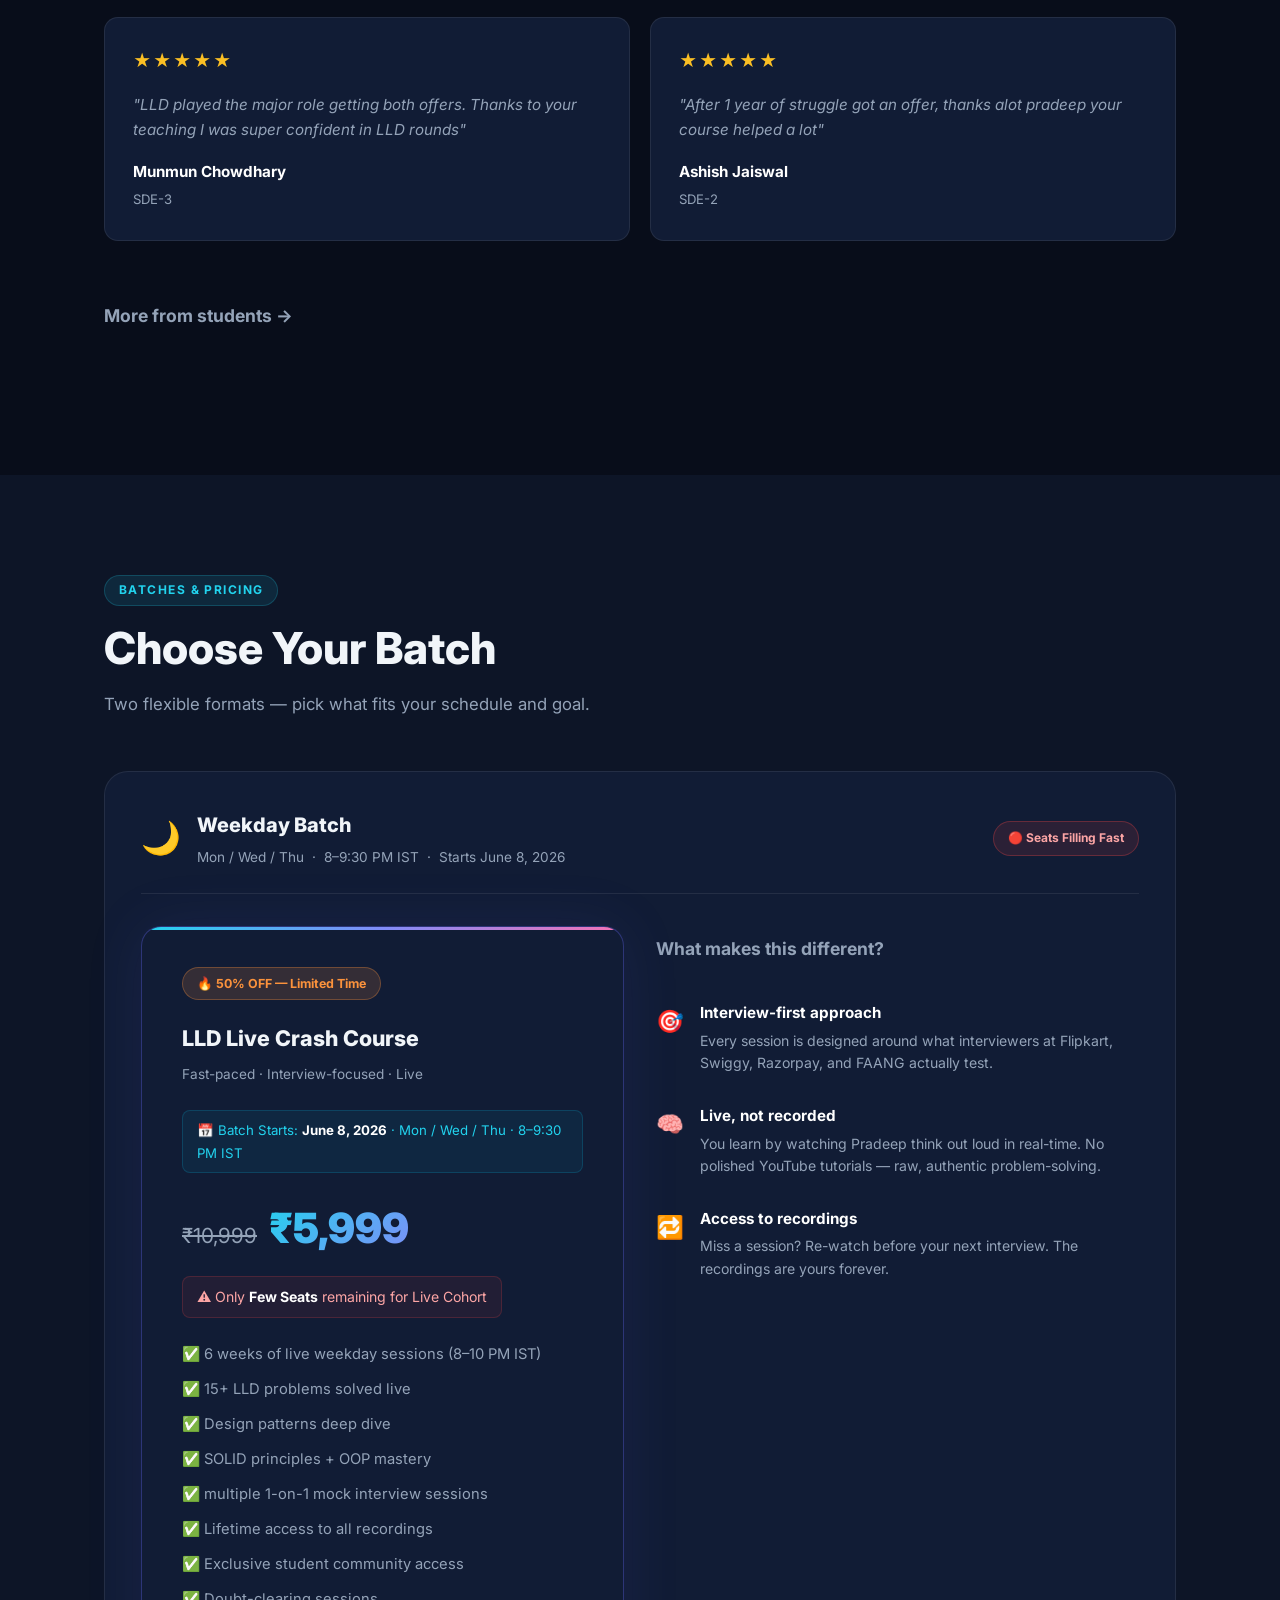
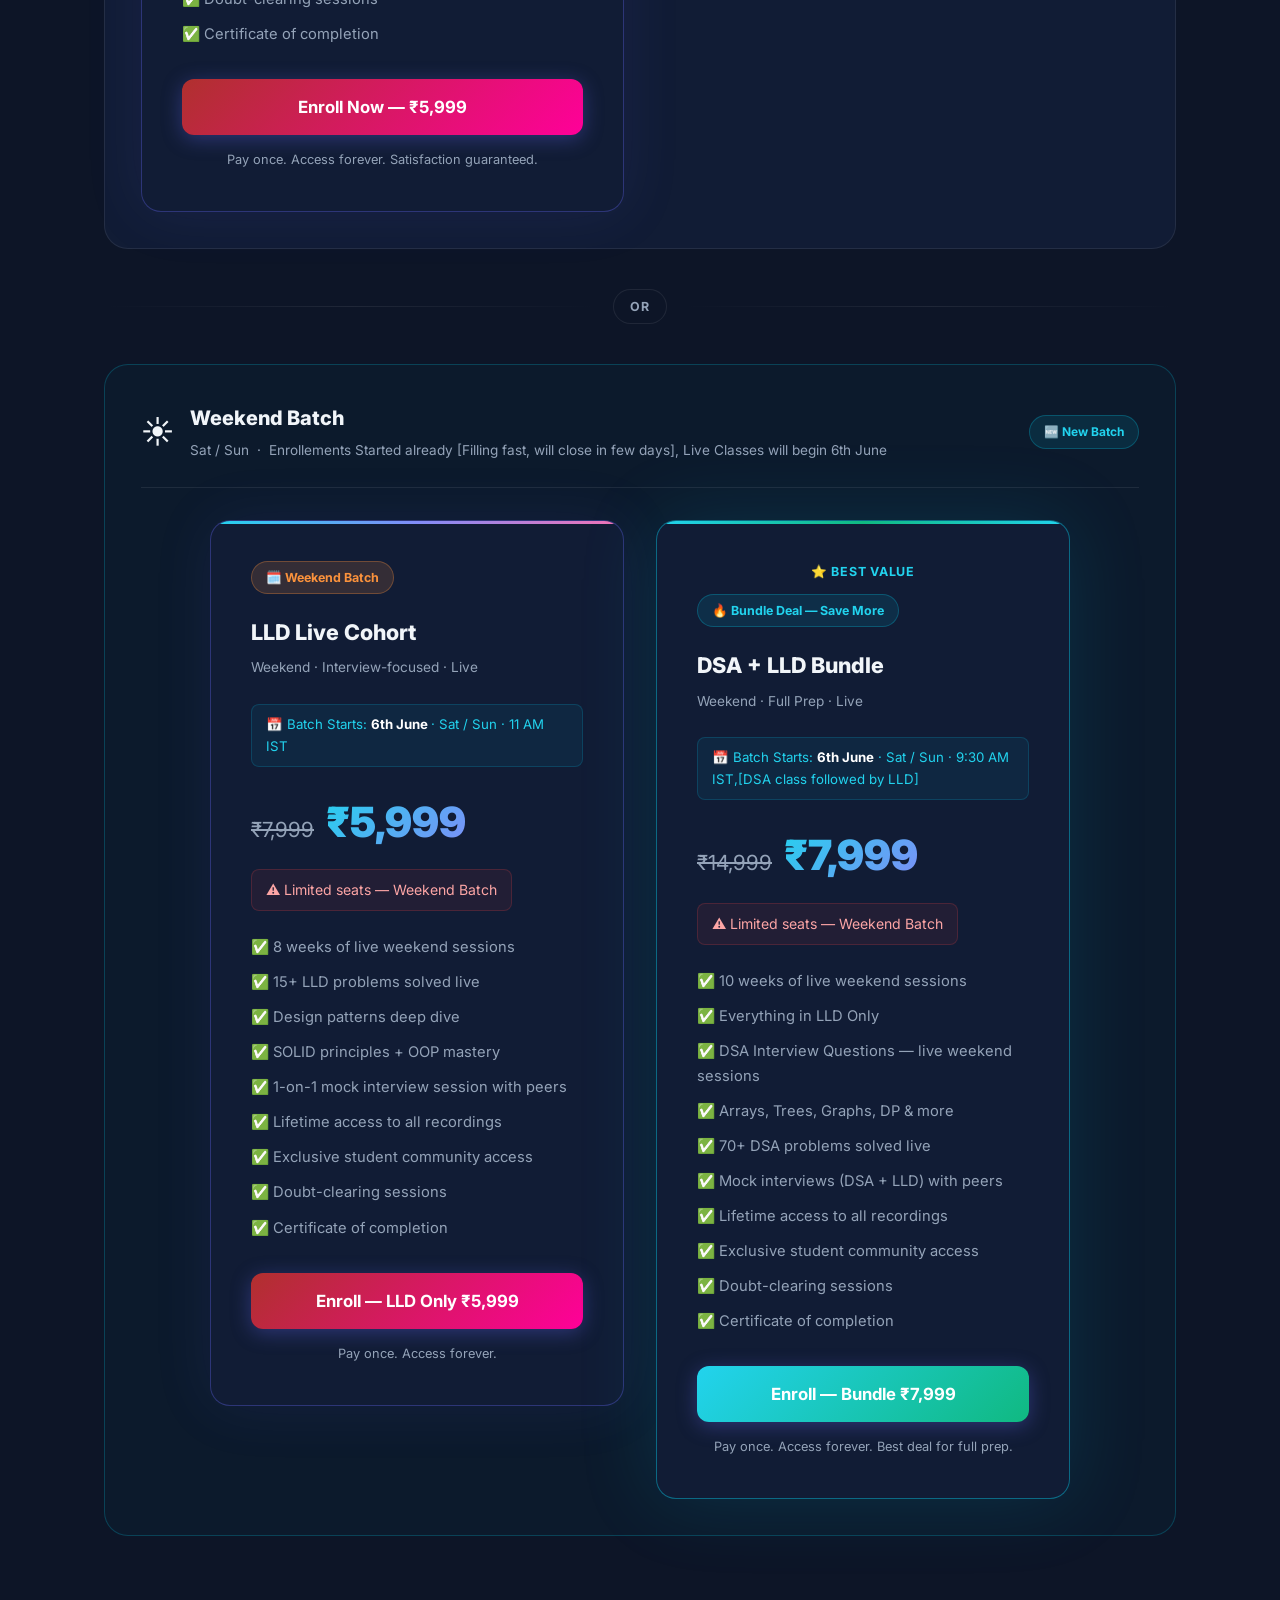
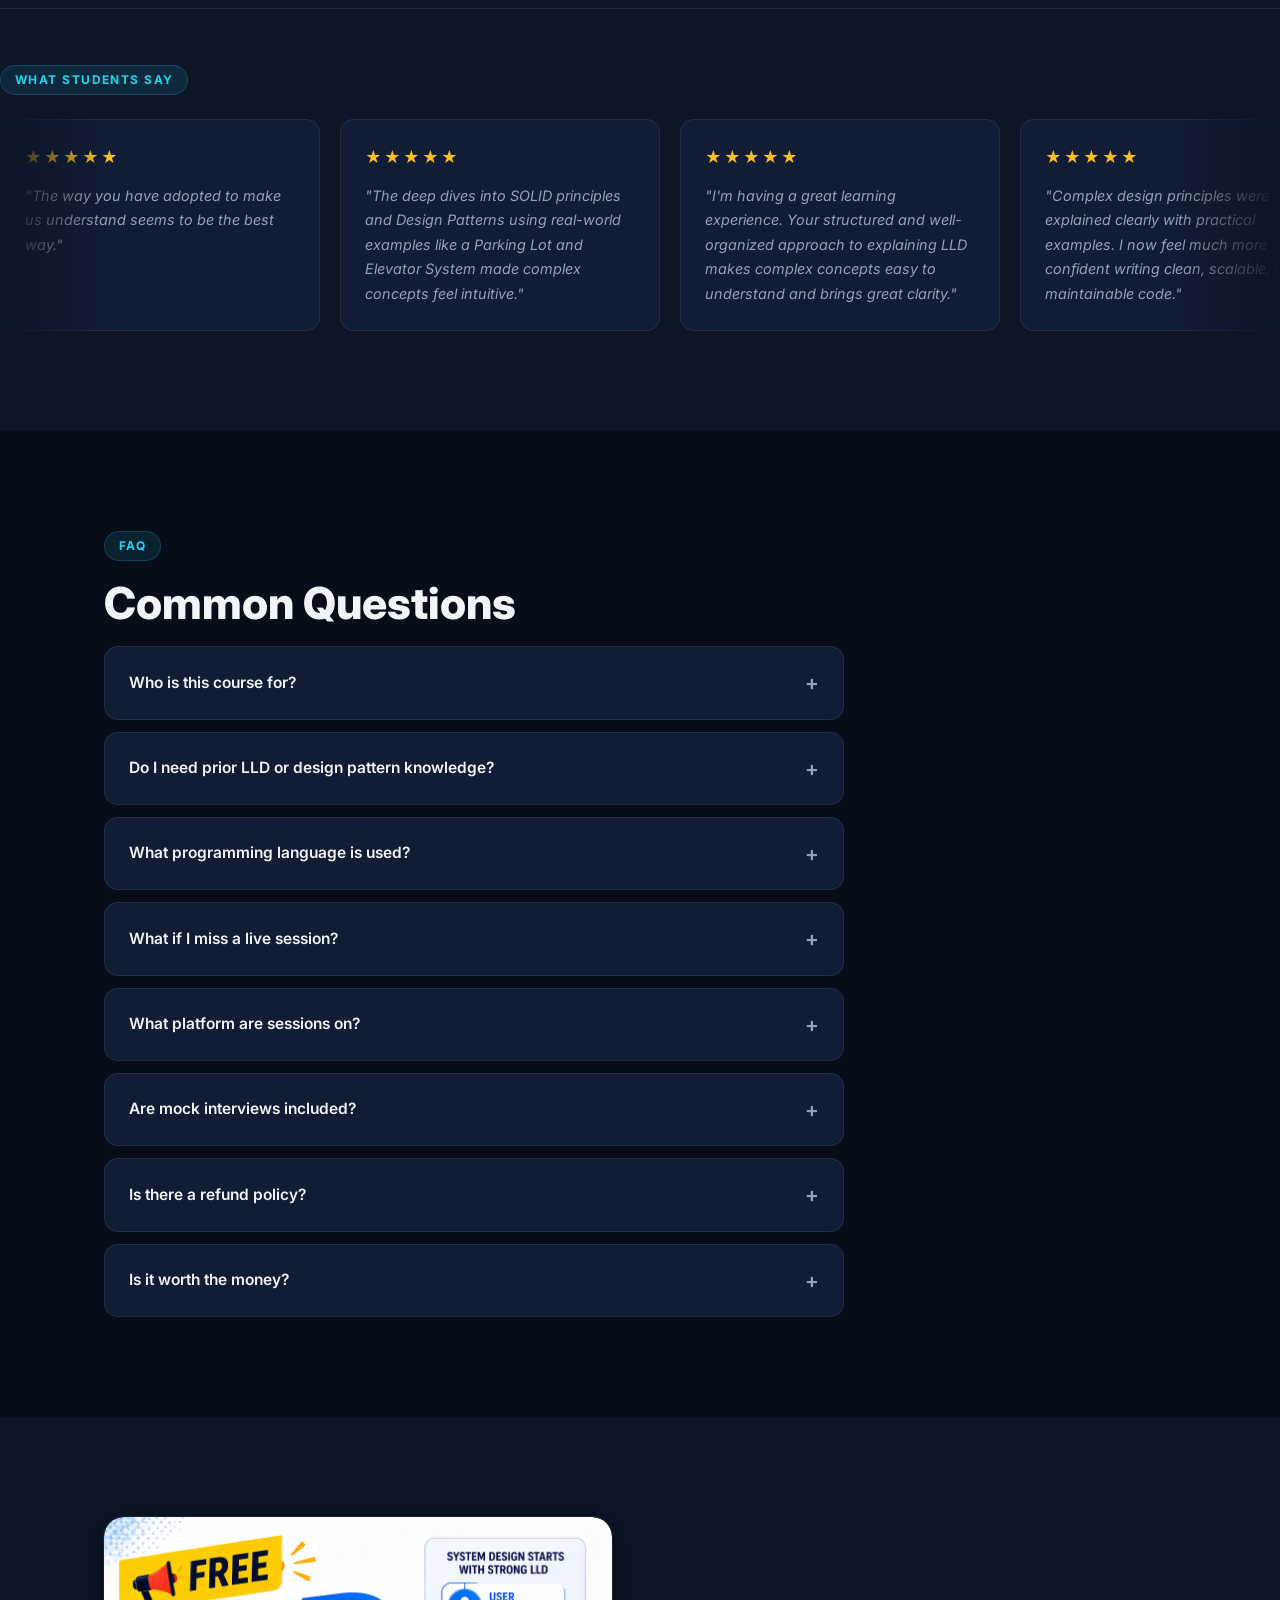
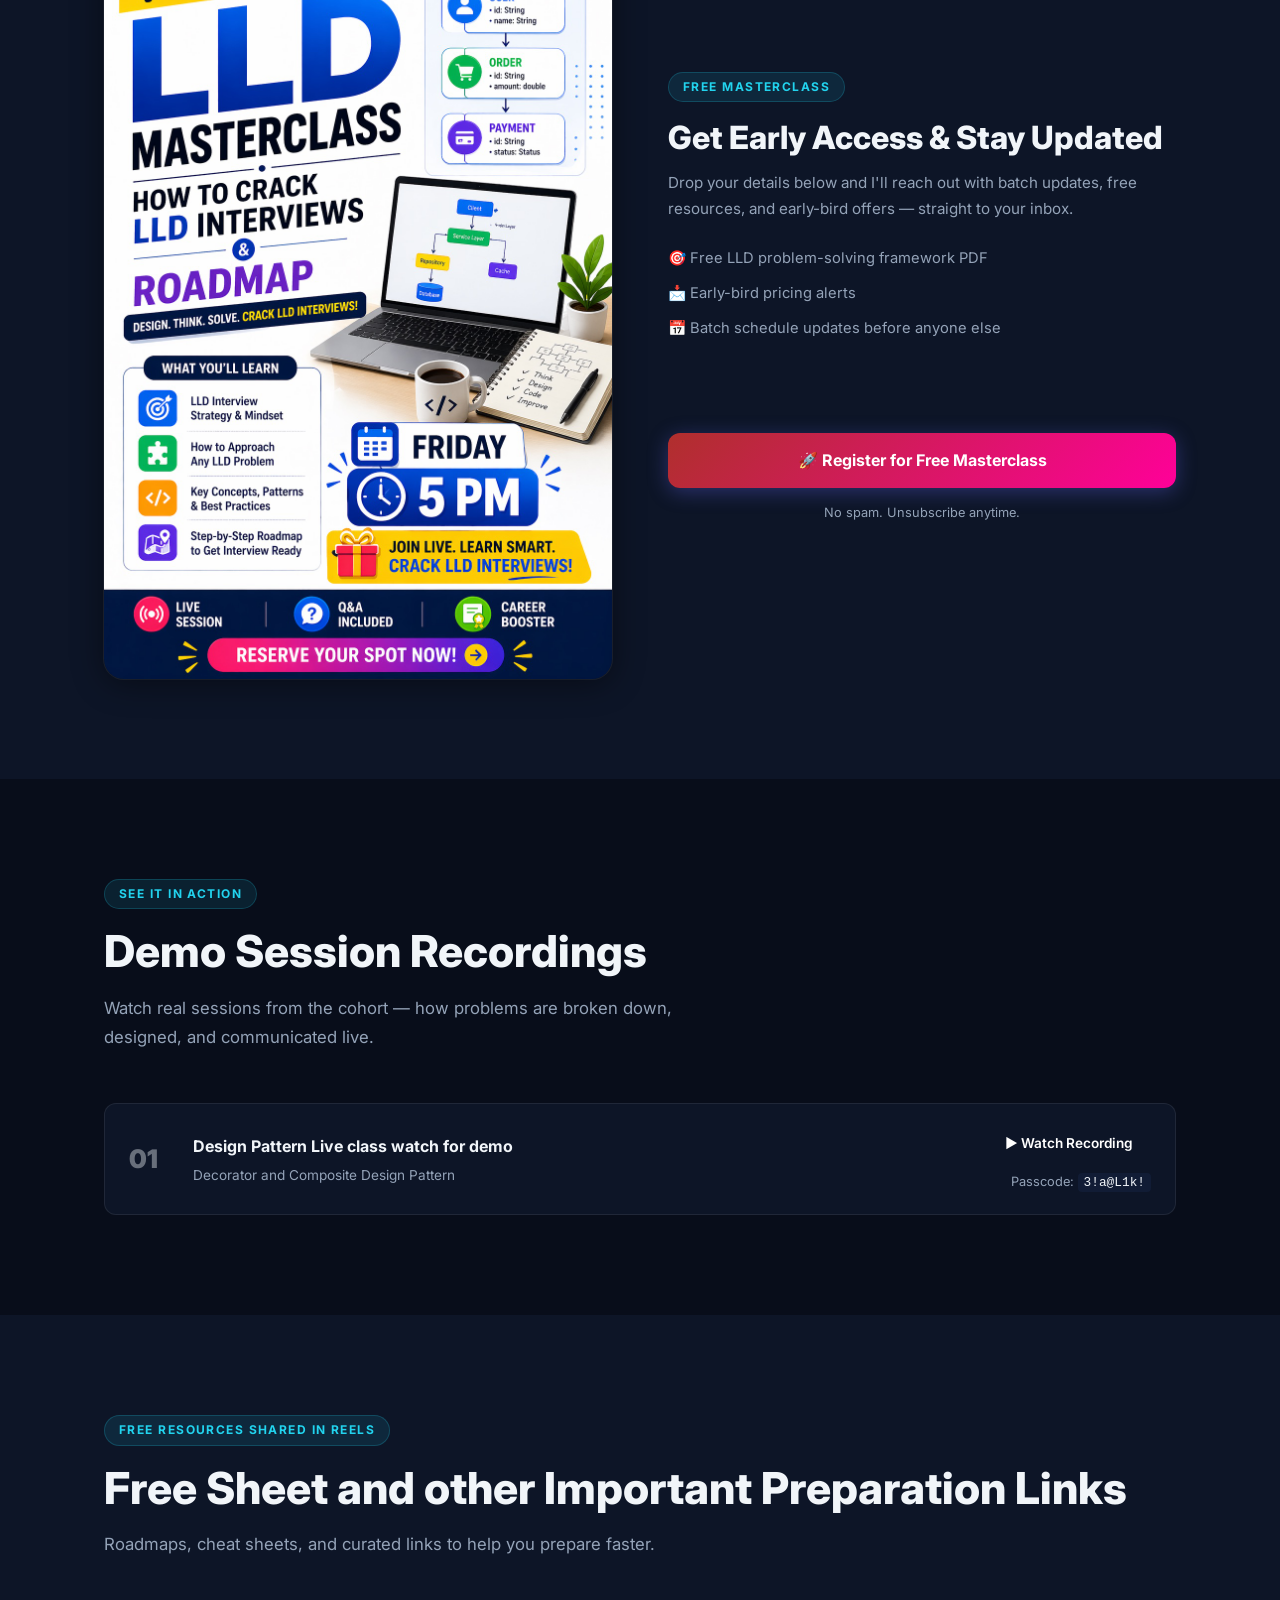
==== commit 1cc9881e: "dates updated" ====
--- a/index.html
+++ b/index.html
@@ -93,7 +93,7 @@
   <!-- COUNTDOWN BANNER -->
   <div class="countdown-bar">
     <div class="container countdown-bar__inner">
-      <span class="countdown-bar__label">☀️ Weekend Batch starts <strong>May 18, 2026</strong> — Limited seats</span>
+      <span class="countdown-bar__label">☀️ Weekend Batch starts <strong>6th June, 2026</strong> — Limited seats, Closing Soon</span>
       <div class="countdown" id="countdown">
         <div class="countdown__unit"><span id="cd-days">--</span><small>Days</small></div>
         <div class="countdown__sep">:</div>
@@ -373,7 +373,7 @@
             <span class="batch-group__icon">🌙</span>
             <div>
               <h3 class="batch-group__title">Weekday Batch</h3>
-              <p class="batch-group__sub">Mon / Wed / Thu &nbsp;·&nbsp; 8–10 PM IST &nbsp;·&nbsp; Starts June 1, 2026</p>
+              <p class="batch-group__sub">Mon / Wed / Thu &nbsp;·&nbsp; 8–9:30 PM IST &nbsp;·&nbsp; Starts June 8, 2026</p>
             </div>
           </div>
           <span class="batch-group__tag batch-group__tag--urgent">🔴 Seats Filling Fast</span>
@@ -383,7 +383,7 @@
             <div class="pricing__badge">🔥 50% OFF — Limited Time</div>
             <h3 class="pricing__name">LLD Live Crash Course</h3>
             <p class="pricing__tagline">Fast-paced · Interview-focused · Live</p>
-            <p class="pricing__start-date">📅 Batch Starts: <strong>June 1, 2026</strong> · Mon / Wed / Thu · 8–10 PM IST</p>
+            <p class="pricing__start-date">📅 Batch Starts: <strong>June 8, 2026</strong> · Mon / Wed / Thu · 8–9:30 PM IST</p>
             <div class="pricing__price">
               <span class="pricing__original">₹10,999</span>
               <span class="pricing__current">₹5,999</span>
@@ -444,7 +444,7 @@
             <span class="batch-group__icon">☀️</span>
             <div>
               <h3 class="batch-group__title">Weekend Batch</h3>
-              <p class="batch-group__sub">Sat / Sun &nbsp;·&nbsp; LLD starts May 18 · DSA+LLD starts May 18, 2026</p>
+              <p class="batch-group__sub">Sat / Sun &nbsp;·&nbsp; Enrollements Started already [Filling fast, will close in few days], Live Classes will begin 6th June</p>
             </div>
           </div>
           <span class="batch-group__tag batch-group__tag--new">🆕 New Batch</span>
@@ -456,7 +456,7 @@
             <div class="pricing__badge">🗓️ Weekend Batch</div>
             <h3 class="pricing__name">LLD Live Cohort</h3>
             <p class="pricing__tagline">Weekend · Interview-focused · Live</p>
-            <p class="pricing__start-date">📅 Batch Starts: <strong>May 18, 2026</strong> · Sat / Sun · 10 AM IST</p>
+            <p class="pricing__start-date">📅 Batch Starts: <strong>6th June </strong> · Sat / Sun · 11 AM IST</p>
             <div class="pricing__price">
               <span class="pricing__original">₹7,999</span>
               <span class="pricing__current">₹5,999</span>
@@ -485,7 +485,7 @@
             <div class="pricing__badge pricing__badge--bundle">🔥 Bundle Deal — Save More</div>
             <h3 class="pricing__name">DSA + LLD Bundle</h3>
             <p class="pricing__tagline">Weekend · Full Prep · Live</p>
-            <p class="pricing__start-date">📅 Batch Starts: <strong>May 18, 2026</strong> · Sat / Sun · 9 AM IST</p>
+            <p class="pricing__start-date">📅 Batch Starts: <strong>6th June</strong> · Sat / Sun · 9:30 AM IST,[DSA class followed by LLD]</p>
             <div class="pricing__price">
               <span class="pricing__original">₹14,999</span>
               <span class="pricing__current">₹7,999</span>
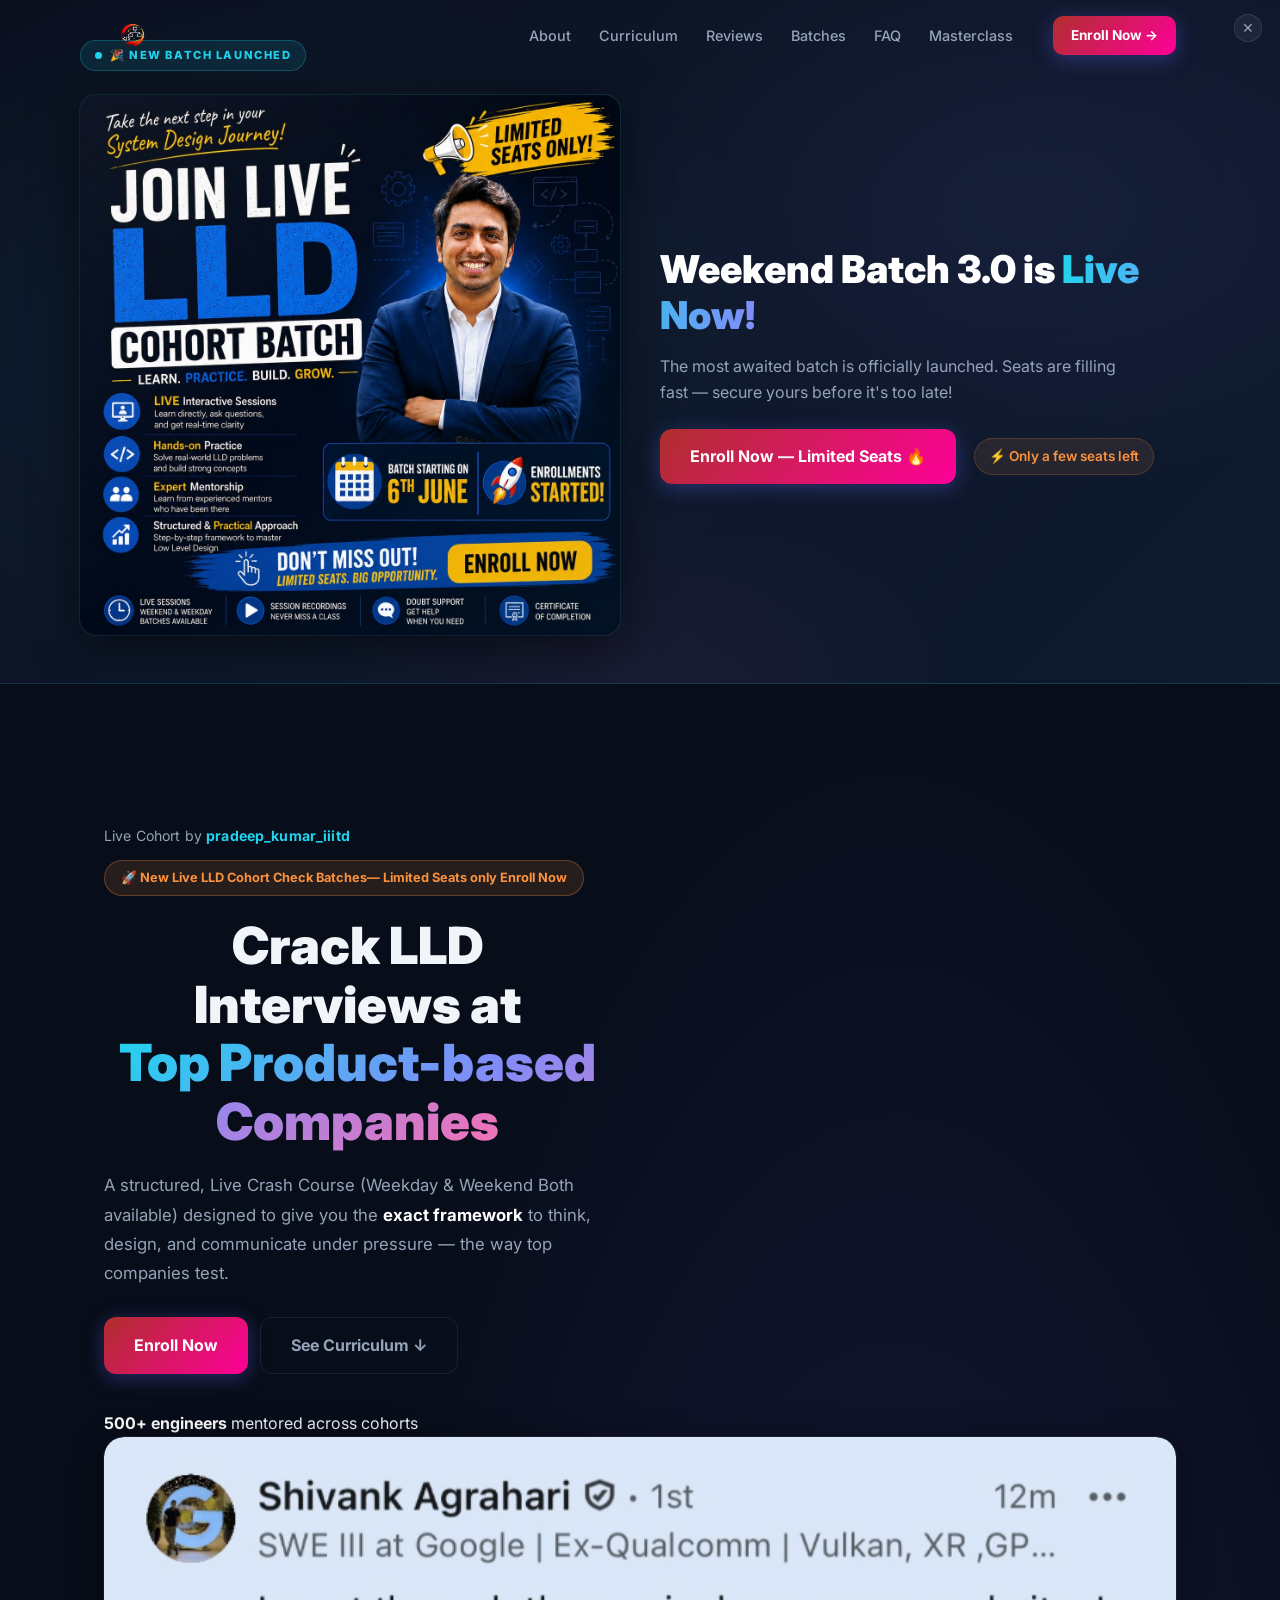
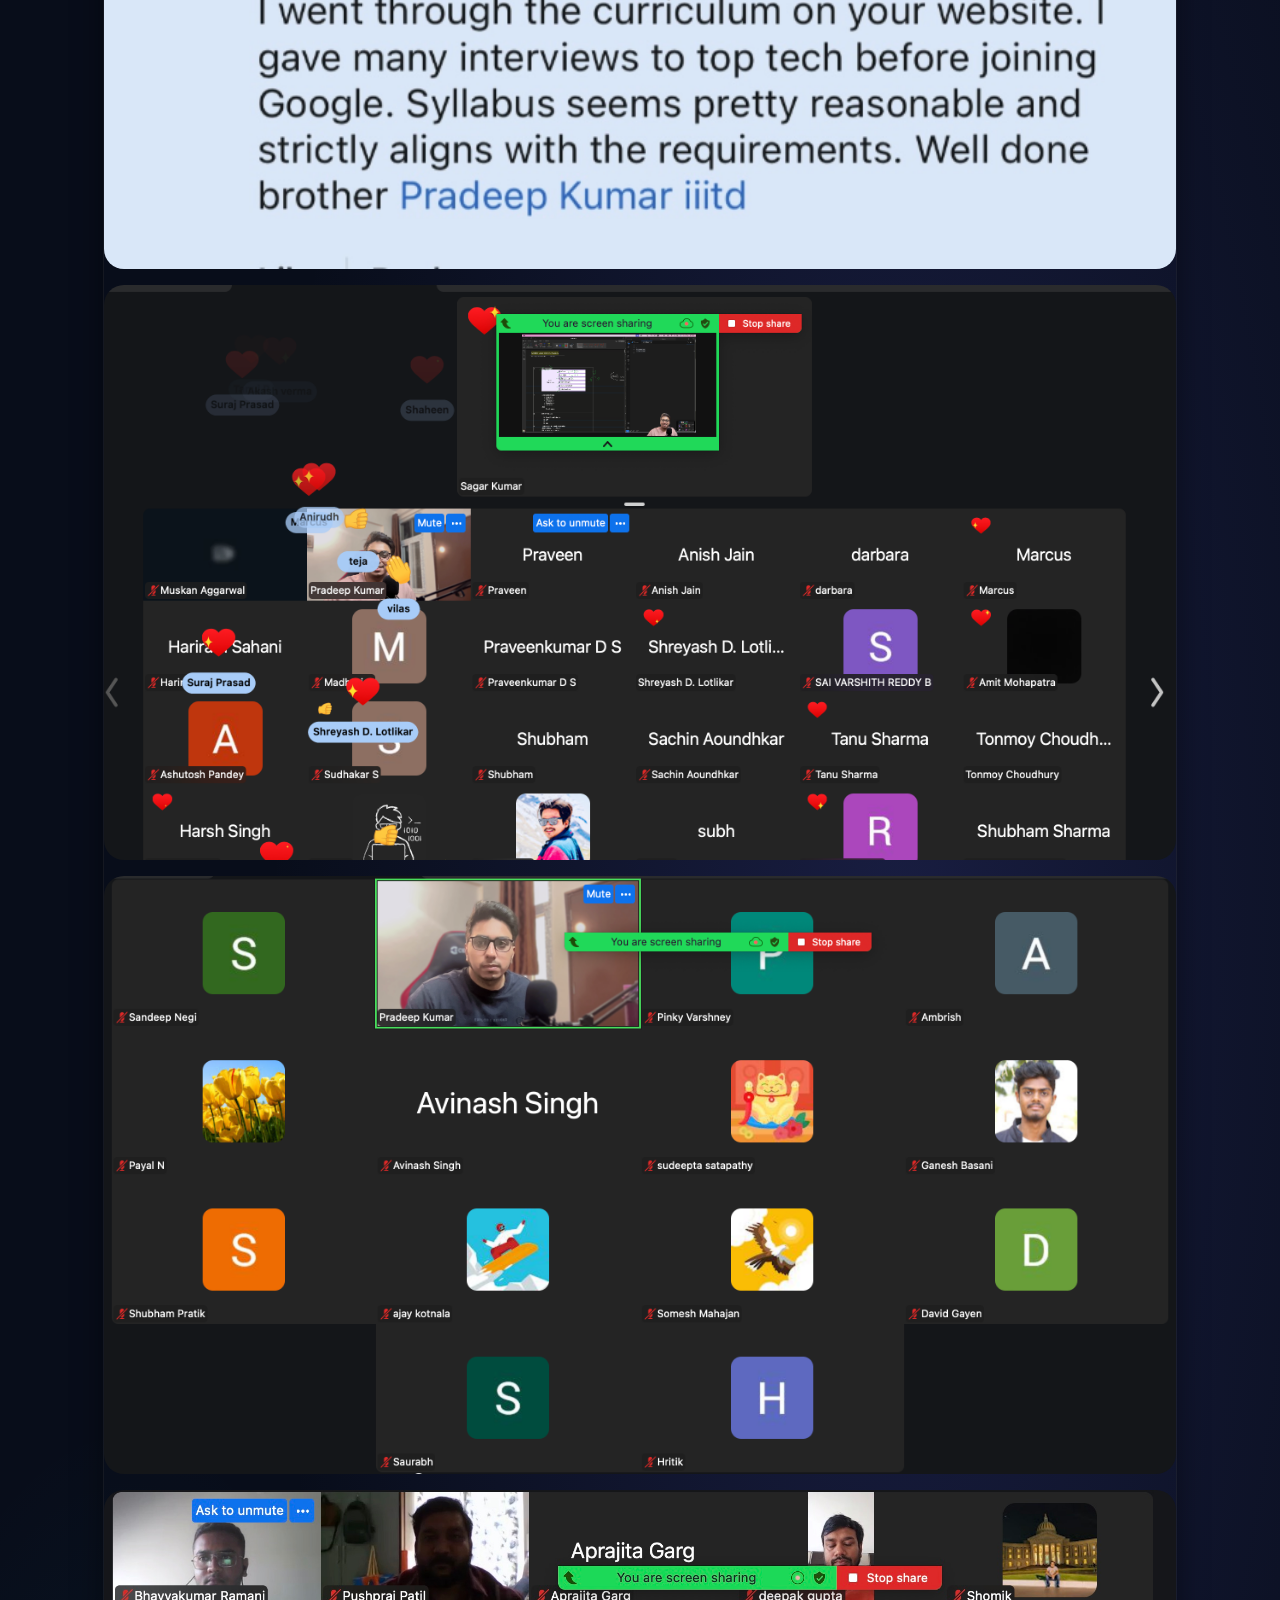
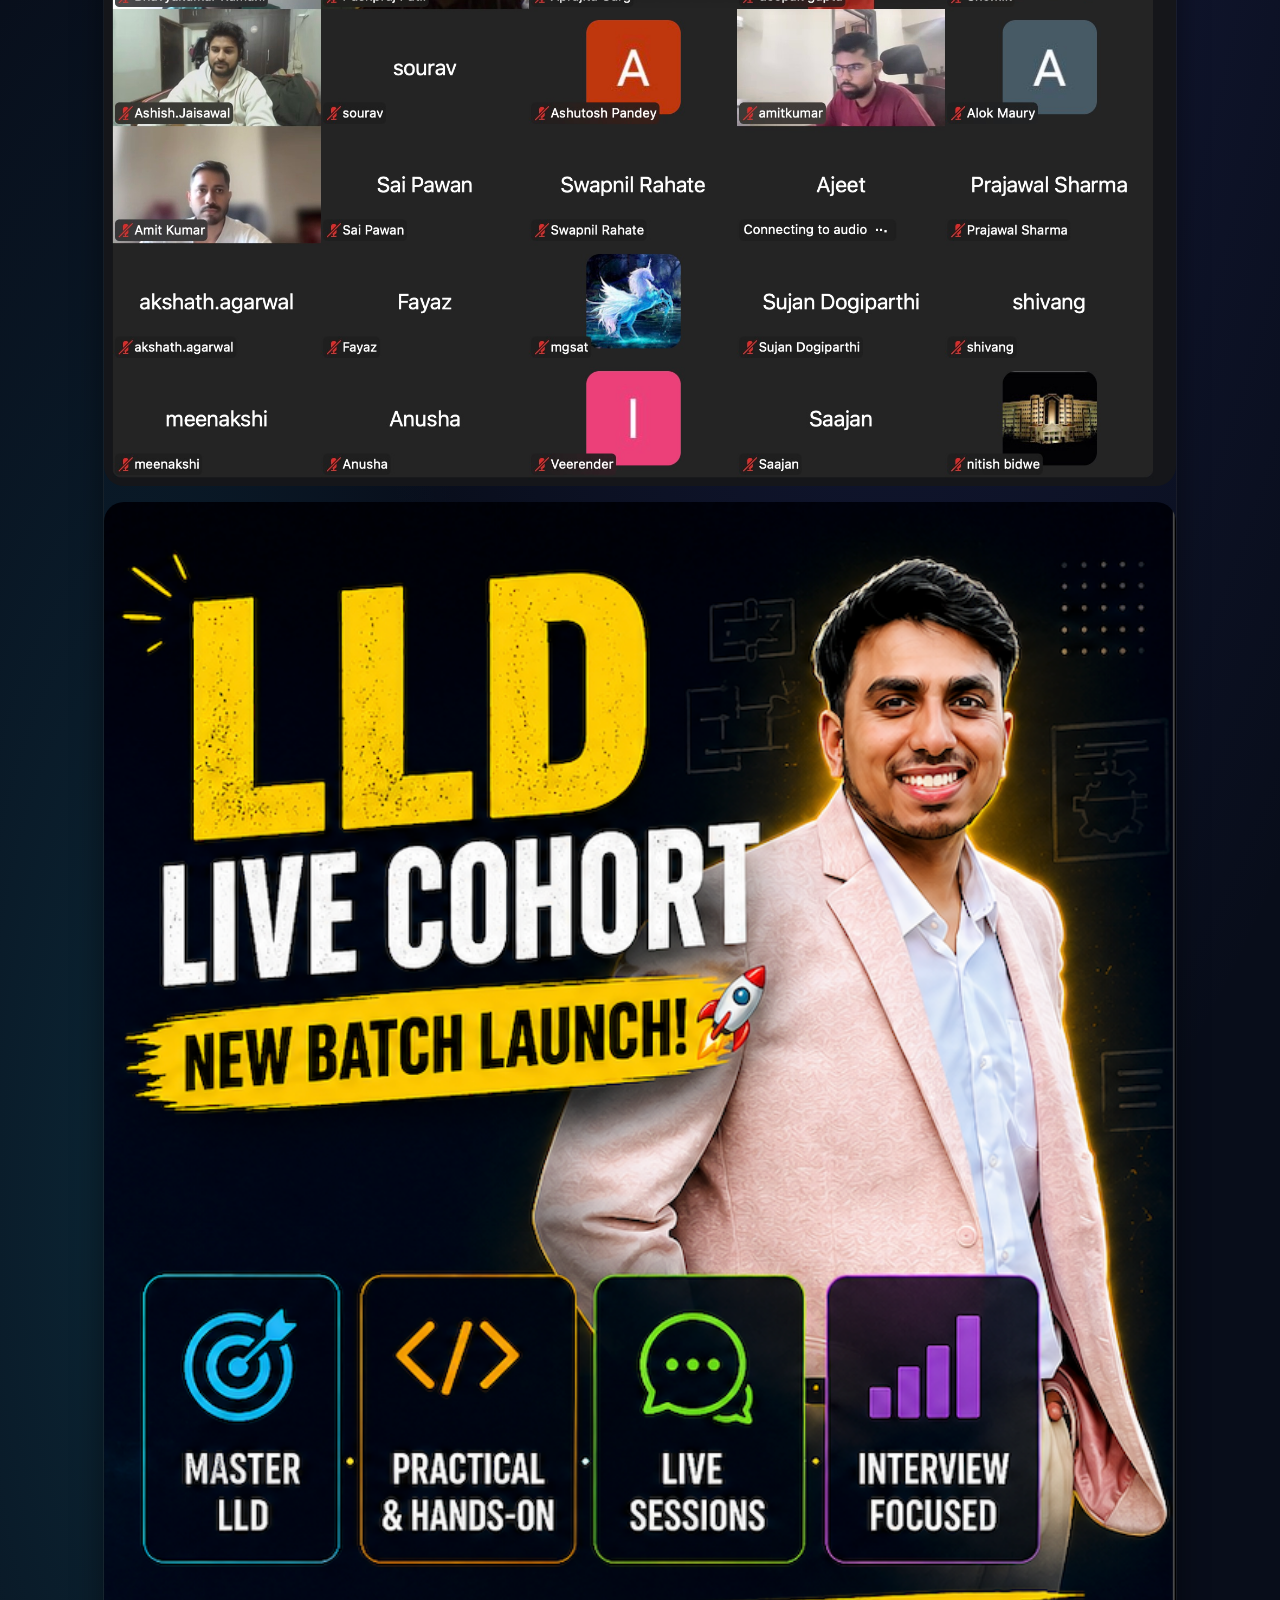
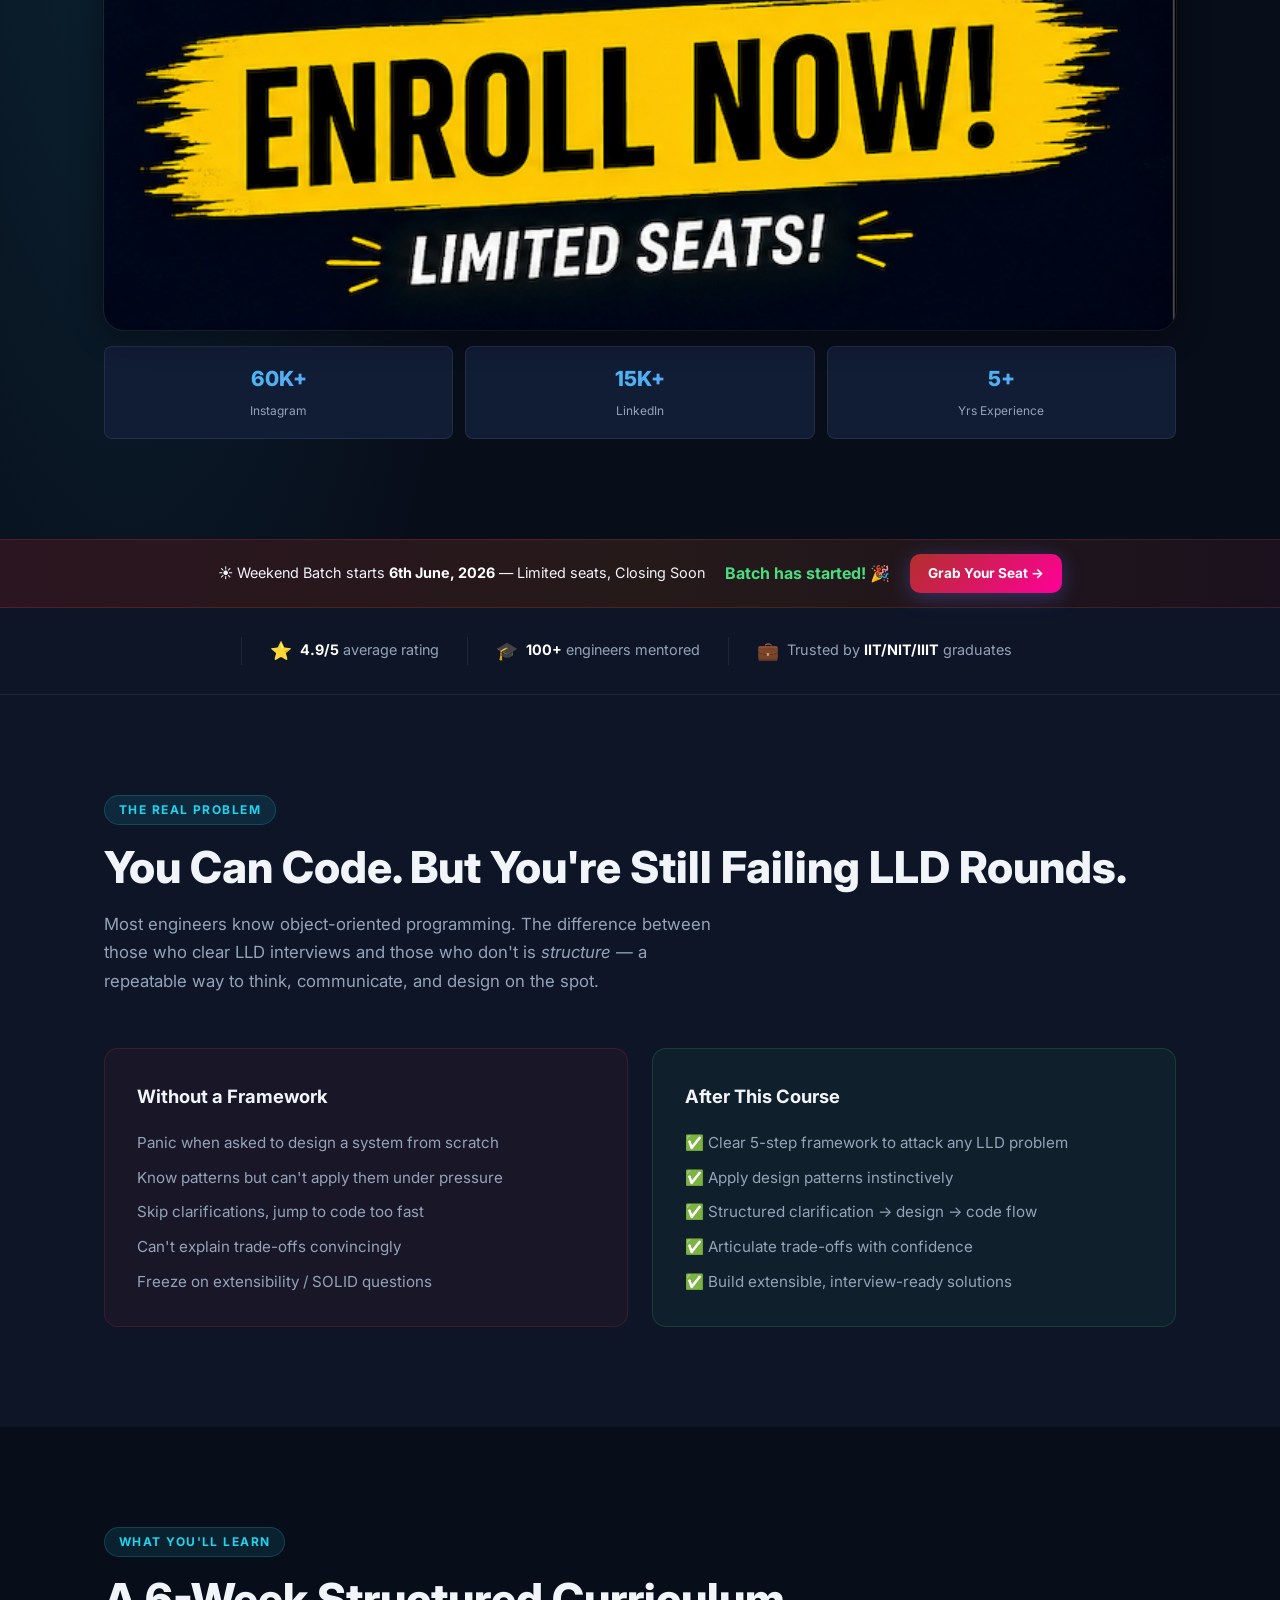
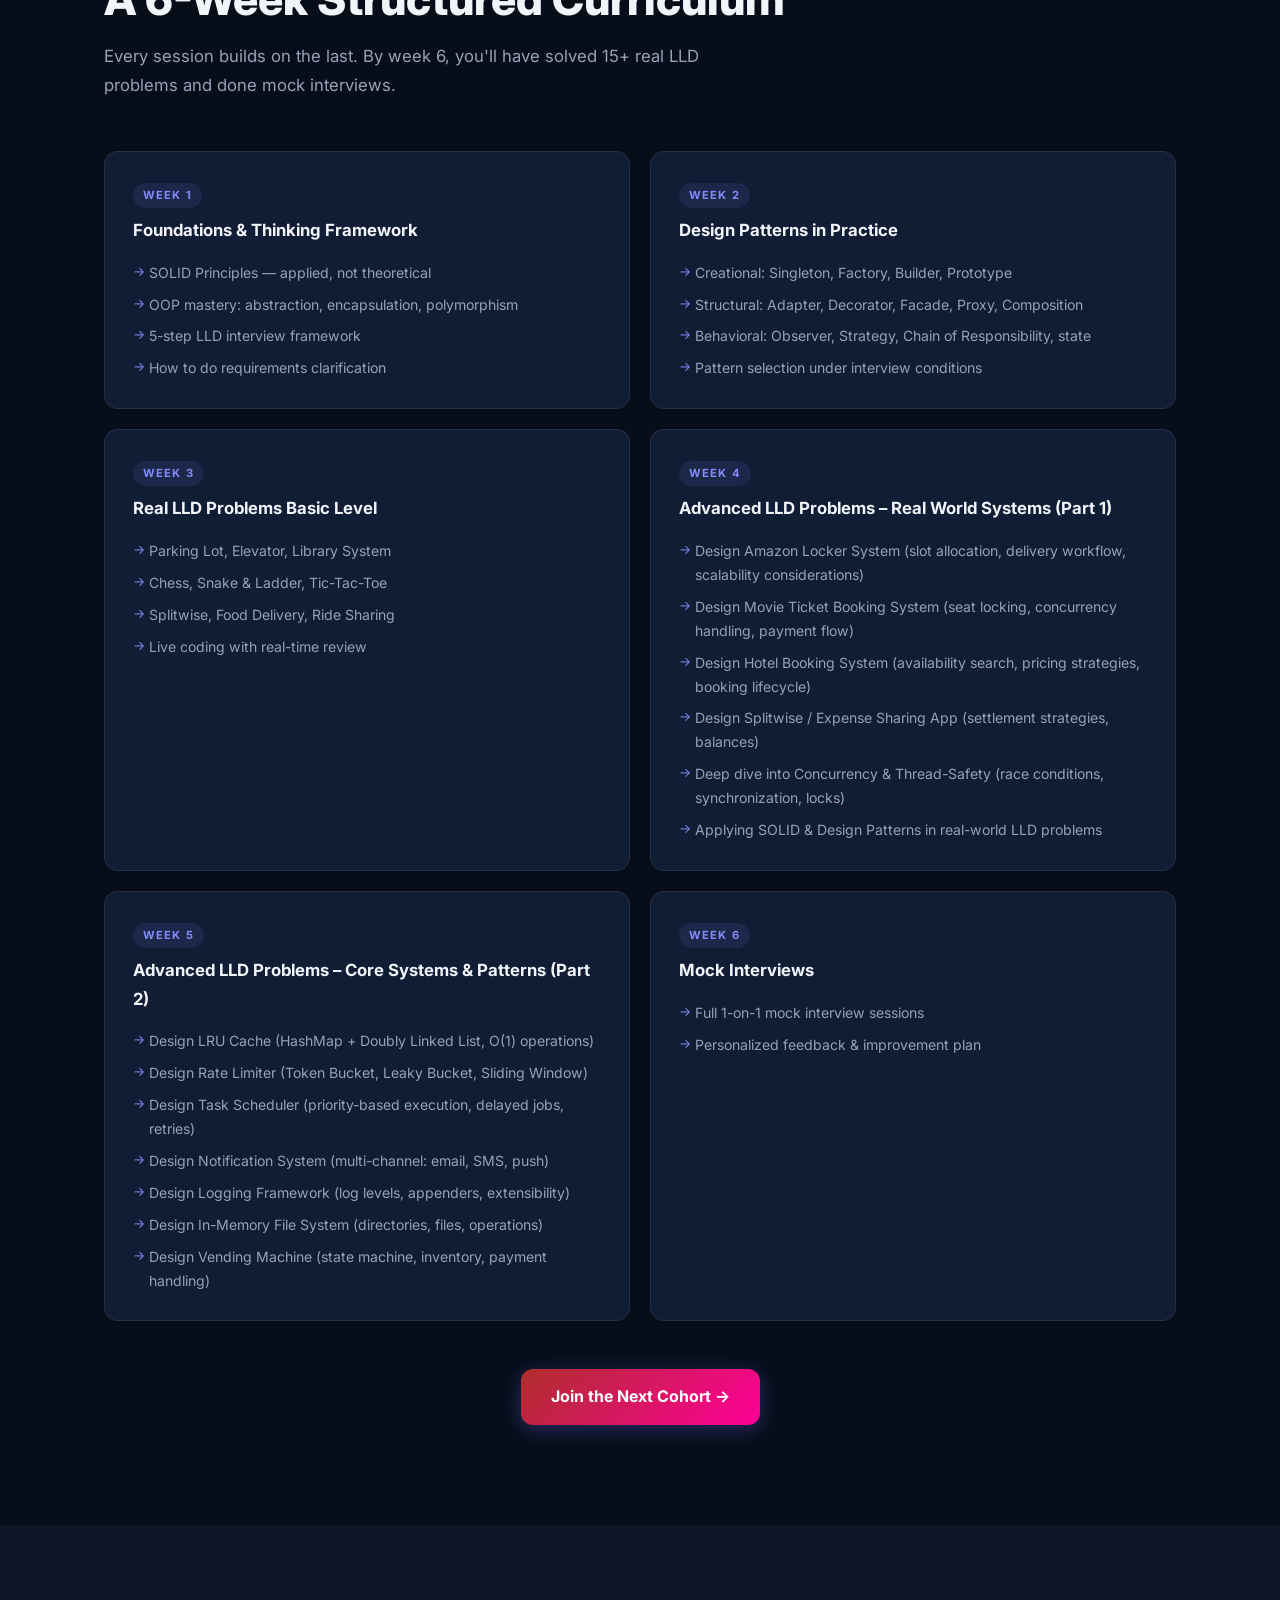
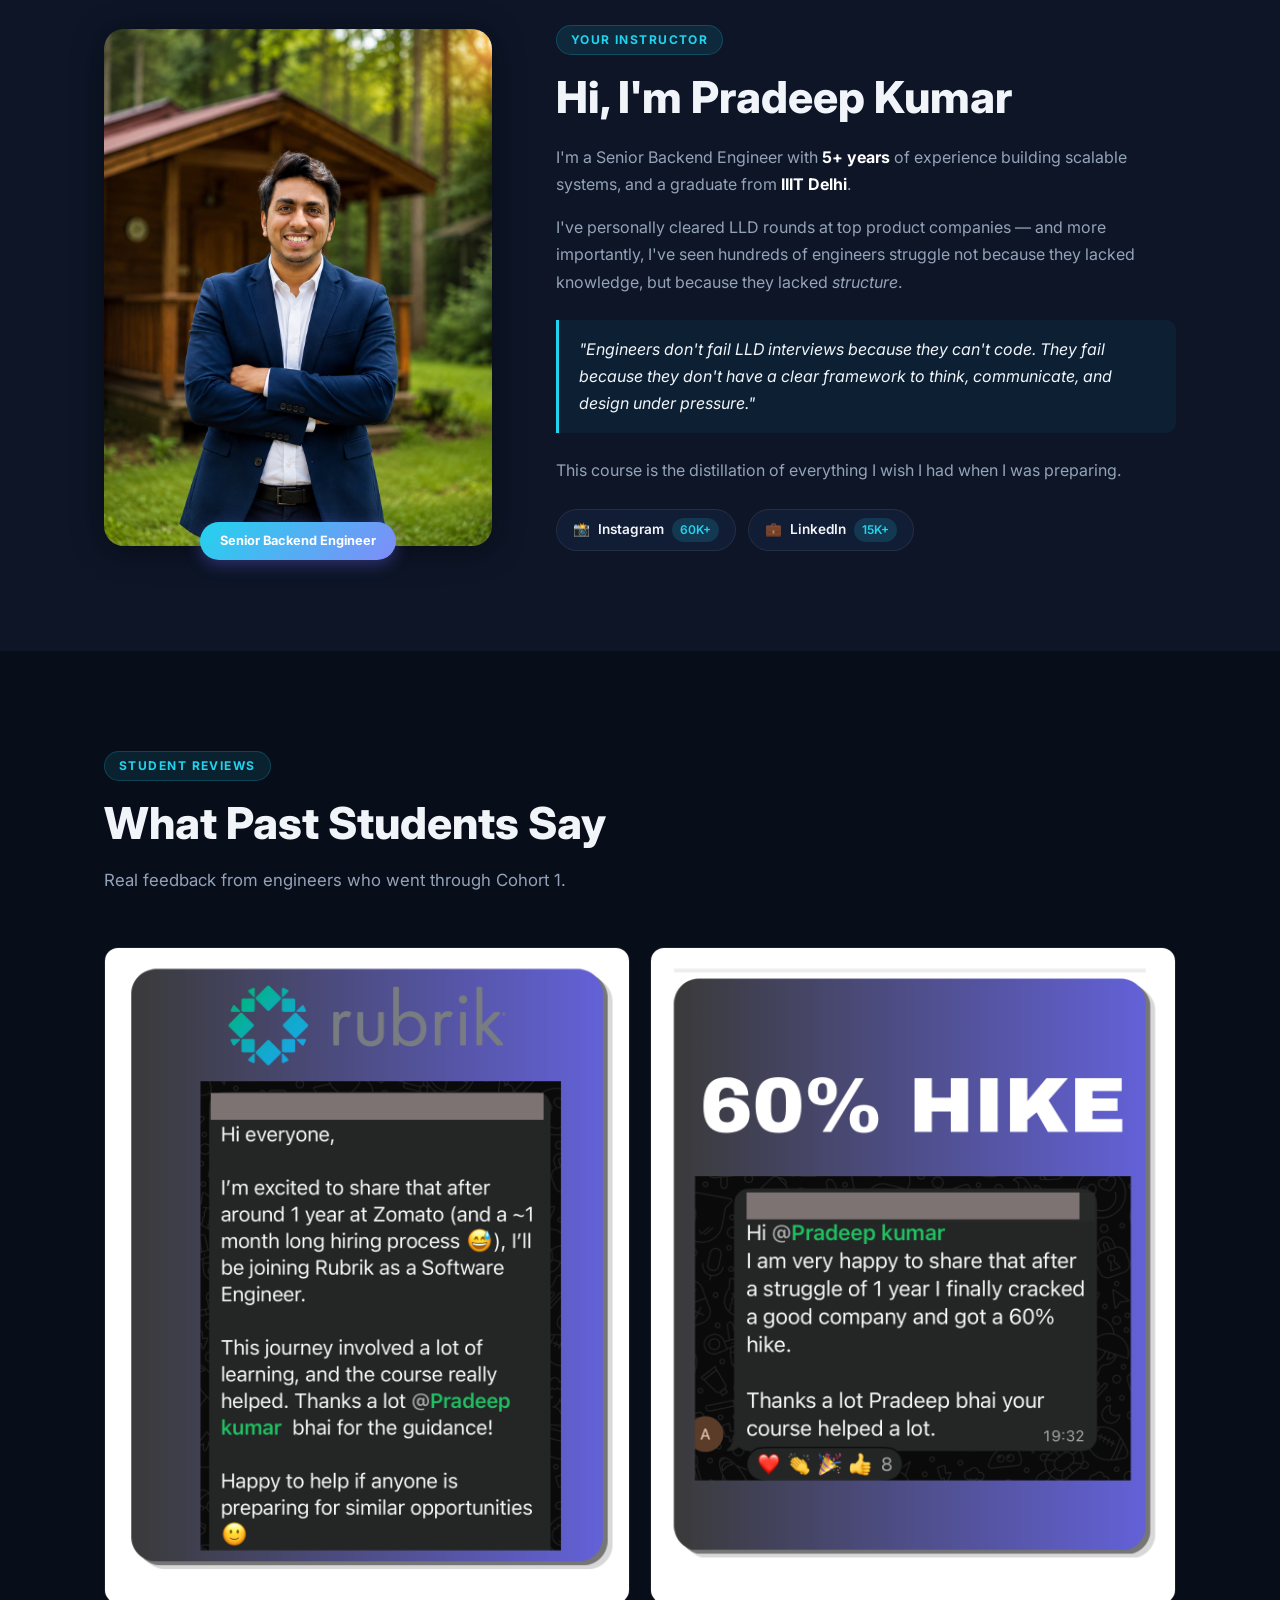
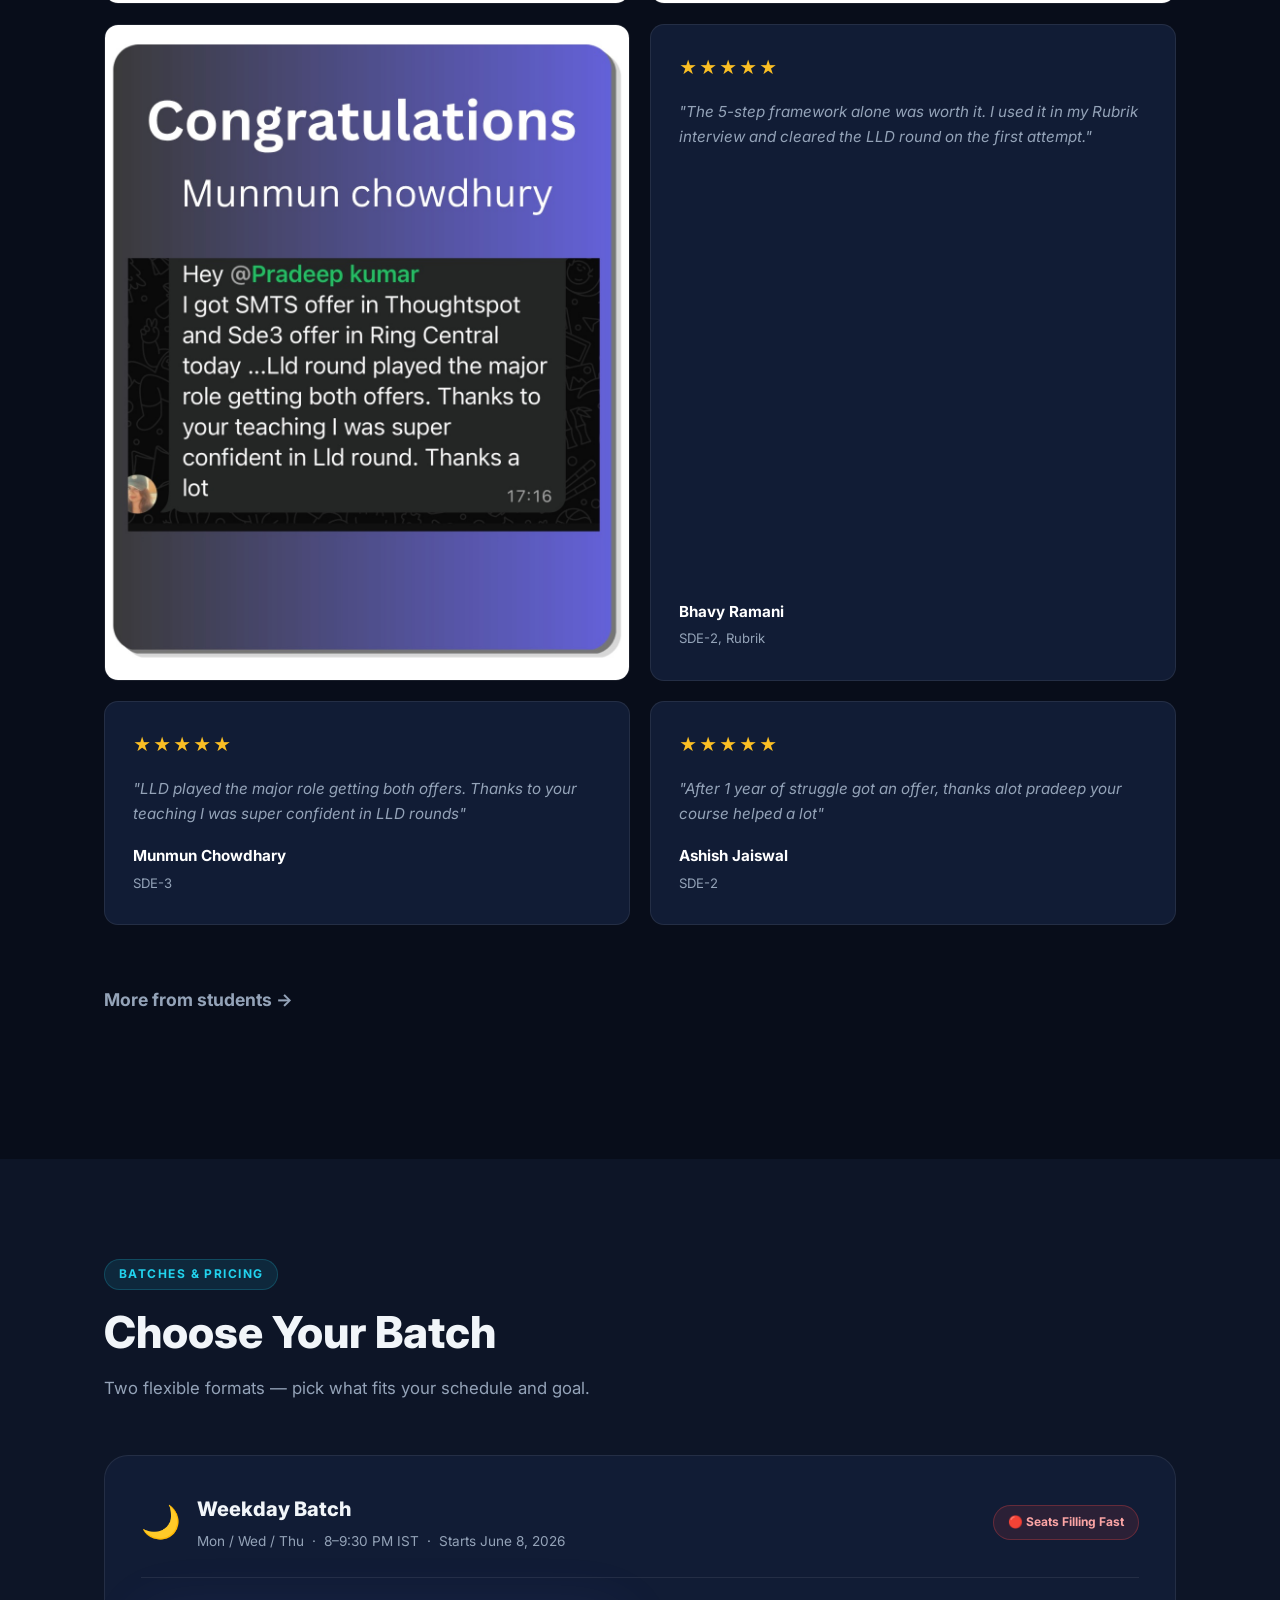
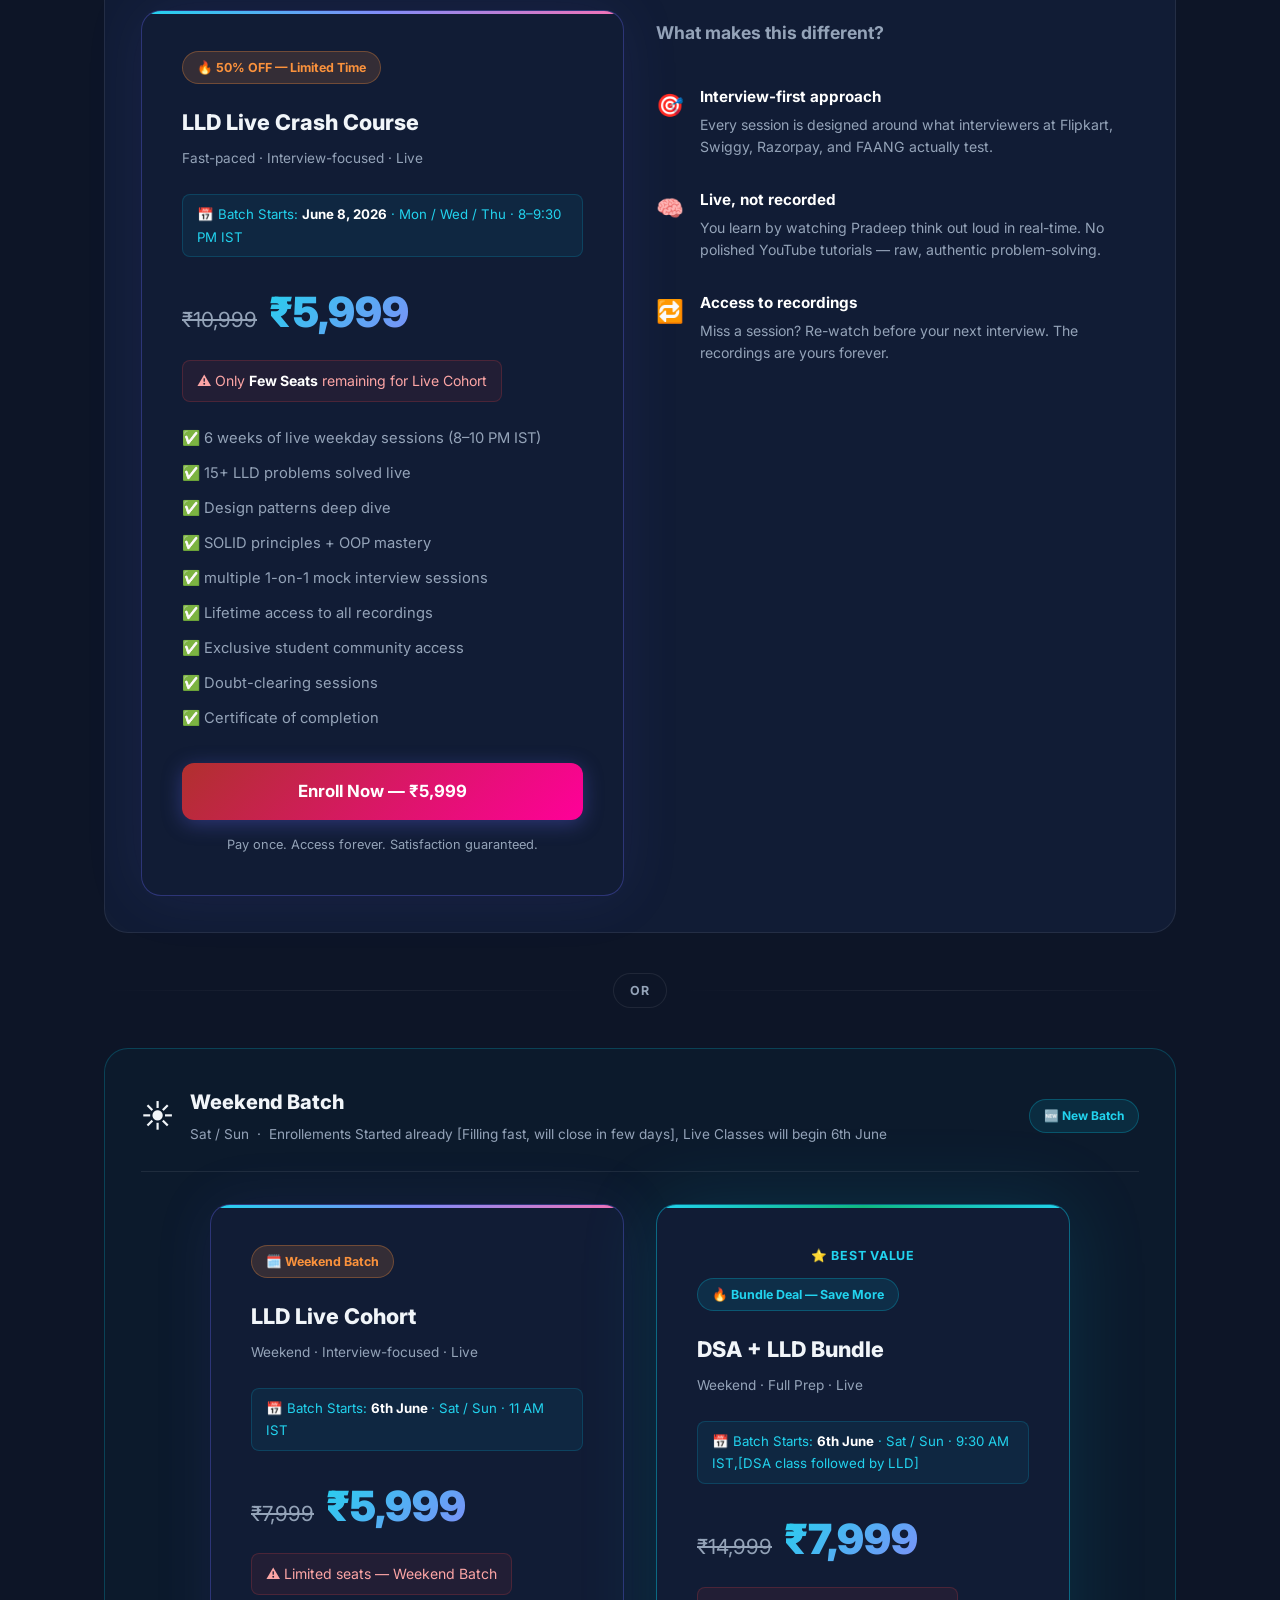
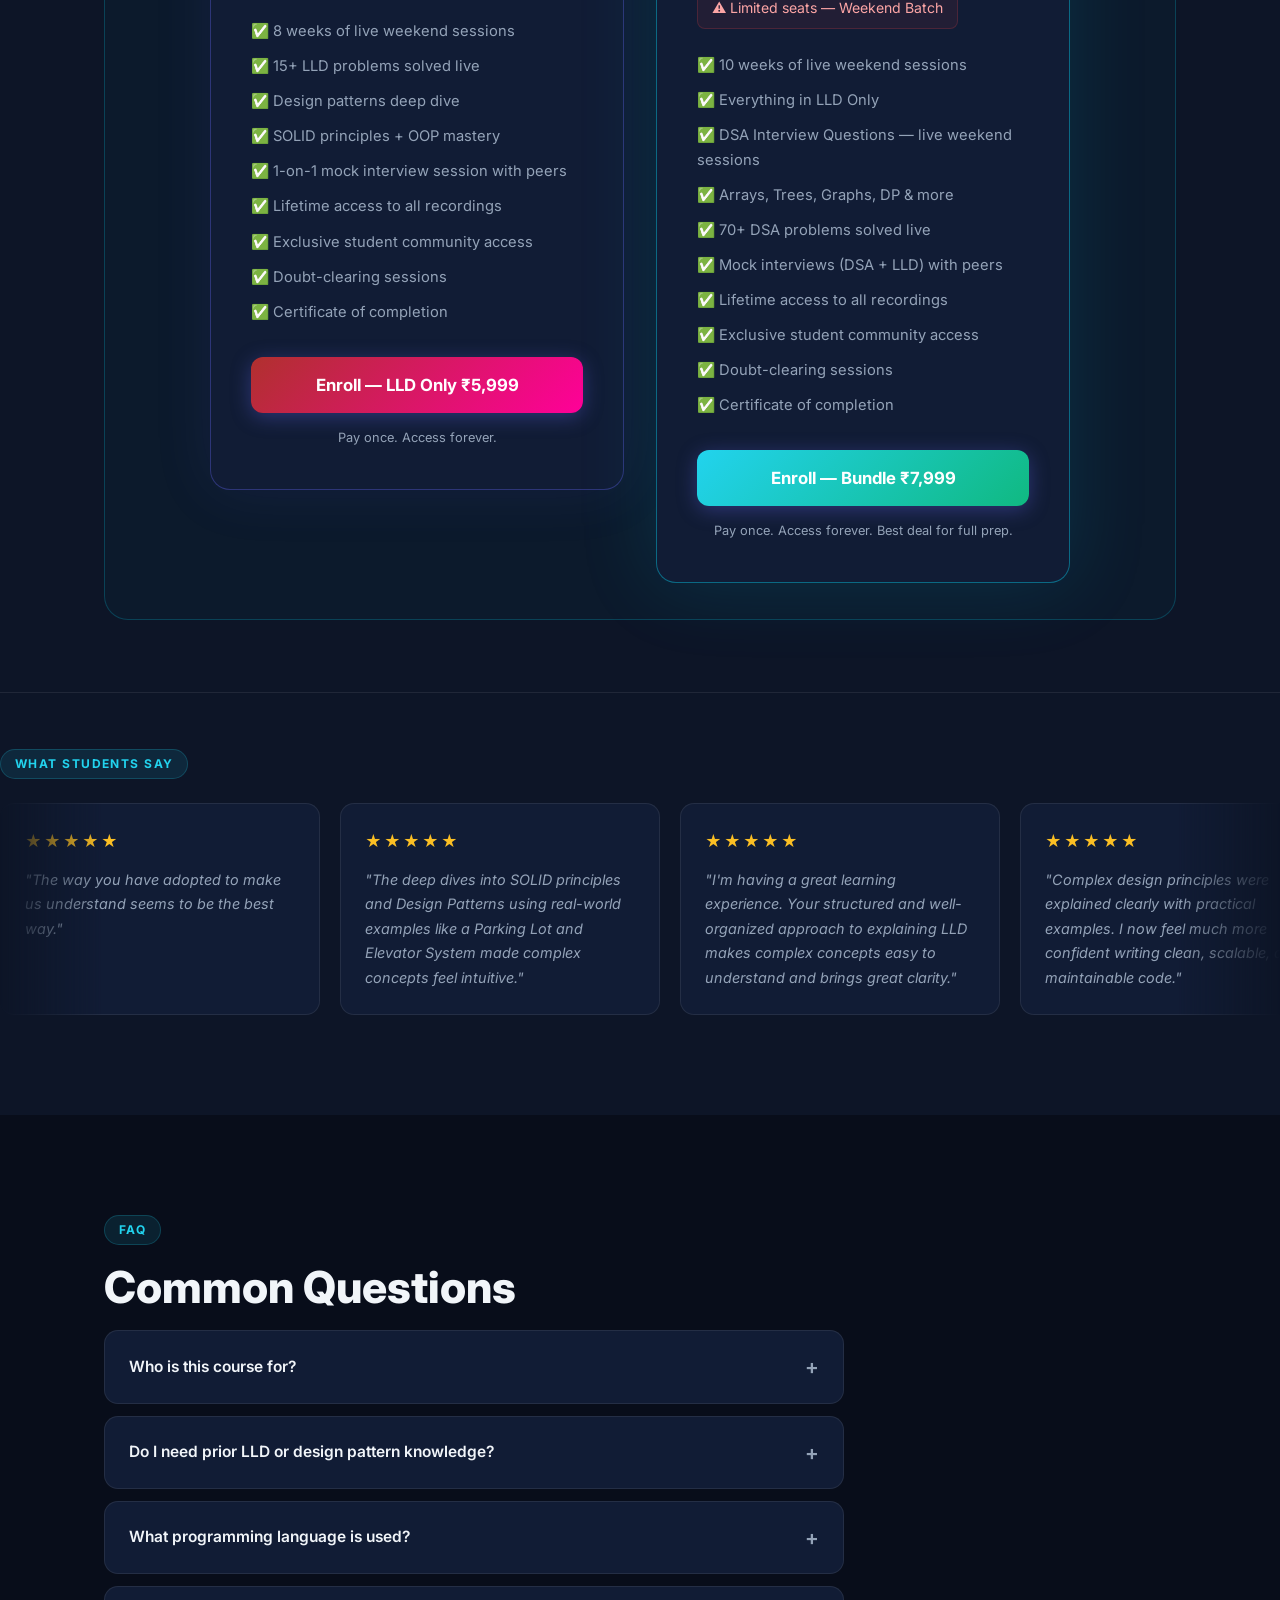
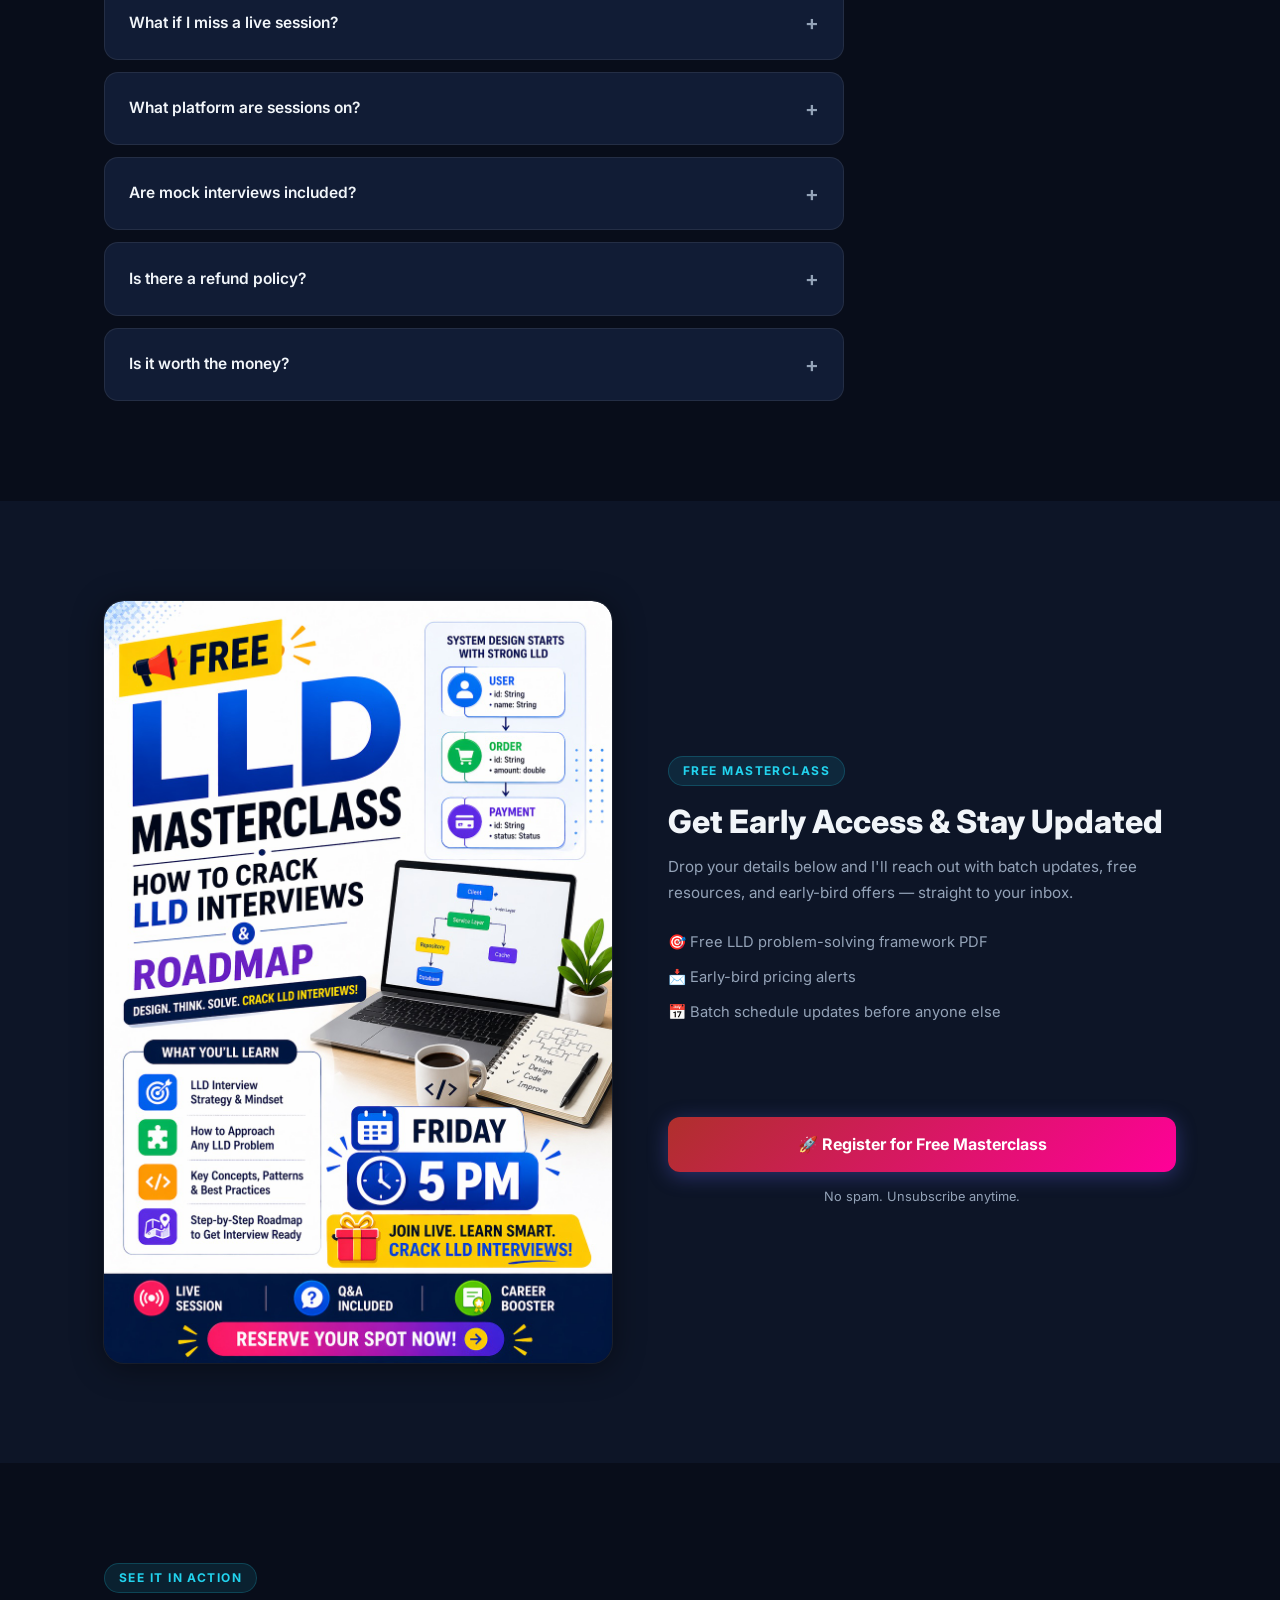
==== commit 5c34c128: "Add Weekend Batch 3.0 launch banner with image at top of site Co-Authored-By: Claude Sonnet 4.6 <nor" ====
--- a/index.html
+++ b/index.html
@@ -11,6 +11,32 @@
   <link rel="stylesheet" href="style.css" />
 </head>
 <body>
+
+  <!-- NEW BATCH LAUNCH BANNER -->
+  <div class="launch-banner" id="launchBanner">
+    <button class="launch-banner__close" id="launchBannerClose" aria-label="Close">✕</button>
+    <div class="launch-banner__glow"></div>
+    <div class="launch-banner__inner">
+      <div class="launch-banner__badge">
+        <span class="launch-badge-dot"></span>
+        🎉 NEW BATCH LAUNCHED
+      </div>
+      <div class="launch-banner__content">
+        <div class="launch-banner__img-wrap">
+          <img src="assets/weekend_3_0.jpeg" alt="Weekend Batch 3.0 Launched" class="launch-banner__img" />
+          <div class="launch-banner__img-shine"></div>
+        </div>
+        <div class="launch-banner__text">
+          <h2 class="launch-banner__title">Weekend Batch 3.0 is <span class="launch-highlight">Live Now!</span></h2>
+          <p class="launch-banner__desc">The most awaited batch is officially launched. Seats are filling fast — secure yours before it's too late!</p>
+          <div class="launch-banner__actions">
+            <a href="#pricing" class="btn btn--primary btn--lg launch-banner__cta" id="launchBannerCTA">Enroll Now — Limited Seats 🔥</a>
+            <span class="launch-banner__seats">⚡ Only a few seats left</span>
+          </div>
+        </div>
+      </div>
+    </div>
+  </div>
 
   <!-- NAV -->
   <nav class="nav" id="nav">
--- a/style.css
+++ b/style.css
@@ -19,6 +19,177 @@
 }
 
 html { scroll-behavior: smooth; font-size: 16px; }
+
+/* ── Launch Banner ── */
+.launch-banner {
+  position: relative;
+  overflow: hidden;
+  background: linear-gradient(135deg, #0a0f1e 0%, #0d1527 40%, #0f1a30 100%);
+  border-bottom: 1px solid rgba(34,211,238,0.2);
+  padding: 40px 24px 48px;
+}
+
+.launch-banner__glow {
+  position: absolute;
+  inset: 0;
+  background:
+    radial-gradient(ellipse 60% 80% at 20% 50%, rgba(34,211,238,0.07) 0%, transparent 70%),
+    radial-gradient(ellipse 50% 60% at 80% 30%, rgba(129,140,248,0.07) 0%, transparent 70%),
+    radial-gradient(ellipse 40% 50% at 50% 100%, rgba(244,114,182,0.05) 0%, transparent 60%);
+  pointer-events: none;
+}
+
+.launch-banner__close {
+  position: absolute;
+  top: 14px;
+  right: 18px;
+  background: rgba(255,255,255,0.06);
+  border: 1px solid rgba(255,255,255,0.1);
+  color: var(--text-muted);
+  font-size: .85rem;
+  width: 28px;
+  height: 28px;
+  border-radius: 50%;
+  cursor: pointer;
+  display: flex;
+  align-items: center;
+  justify-content: center;
+  transition: background .2s, color .2s;
+  z-index: 10;
+}
+.launch-banner__close:hover { background: rgba(255,255,255,0.12); color: #fff; }
+
+.launch-banner__inner {
+  max-width: 1120px;
+  margin: 0 auto;
+  position: relative;
+  z-index: 2;
+}
+
+.launch-banner__badge {
+  display: inline-flex;
+  align-items: center;
+  gap: 8px;
+  font-size: .7rem;
+  font-weight: 800;
+  letter-spacing: .14em;
+  color: var(--cyan);
+  background: rgba(34,211,238,0.1);
+  border: 1px solid rgba(34,211,238,0.25);
+  padding: 5px 14px;
+  border-radius: 99px;
+  margin-bottom: 24px;
+  animation: pulse-badge 2s ease-in-out infinite;
+}
+
+.launch-badge-dot {
+  width: 7px;
+  height: 7px;
+  border-radius: 50%;
+  background: var(--cyan);
+  animation: blink-dot 1.2s ease-in-out infinite;
+}
+
+@keyframes blink-dot {
+  0%, 100% { opacity: 1; }
+  50% { opacity: 0; }
+}
+
+@keyframes pulse-badge {
+  0%, 100% { box-shadow: 0 0 0 0 rgba(34,211,238,0); }
+  50% { box-shadow: 0 0 0 6px rgba(34,211,238,0.08); }
+}
+
+.launch-banner__content {
+  display: grid;
+  grid-template-columns: 1fr 1fr;
+  gap: 40px;
+  align-items: center;
+}
+
+.launch-banner__img-wrap {
+  position: relative;
+  border-radius: 16px;
+  overflow: hidden;
+  box-shadow: 0 8px 48px rgba(0,0,0,0.6), 0 0 0 1px rgba(34,211,238,0.15);
+  animation: float-img 5s ease-in-out infinite;
+}
+
+@keyframes float-img {
+  0%, 100% { transform: translateY(0px); }
+  50% { transform: translateY(-6px); }
+}
+
+.launch-banner__img {
+  width: 100%;
+  display: block;
+  border-radius: 16px;
+}
+
+.launch-banner__img-shine {
+  position: absolute;
+  inset: 0;
+  background: linear-gradient(135deg, rgba(255,255,255,0.06) 0%, transparent 50%, rgba(34,211,238,0.04) 100%);
+  pointer-events: none;
+}
+
+.launch-banner__text { display: flex; flex-direction: column; gap: 16px; }
+
+.launch-banner__title {
+  font-size: clamp(1.6rem, 3.5vw, 2.4rem);
+  font-weight: 900;
+  line-height: 1.2;
+  color: #fff;
+}
+
+.launch-highlight {
+  background: linear-gradient(90deg, var(--cyan), var(--indigo));
+  -webkit-background-clip: text;
+  -webkit-text-fill-color: transparent;
+  background-clip: text;
+}
+
+.launch-banner__desc {
+  font-size: 1rem;
+  color: var(--text-muted);
+  line-height: 1.6;
+  max-width: 480px;
+}
+
+.launch-banner__actions {
+  display: flex;
+  align-items: center;
+  gap: 18px;
+  flex-wrap: wrap;
+  margin-top: 8px;
+}
+
+.launch-banner__cta {
+  animation: cta-glow 2.5s ease-in-out infinite;
+}
+
+@keyframes cta-glow {
+  0%, 100% { box-shadow: 0 0 0 0 rgba(34,211,238,0); }
+  50% { box-shadow: 0 0 20px 4px rgba(34,211,238,0.25); }
+}
+
+.launch-banner__seats {
+  font-size: .85rem;
+  font-weight: 600;
+  color: var(--orange);
+  background: rgba(251,146,60,0.1);
+  border: 1px solid rgba(251,146,60,0.2);
+  padding: 6px 14px;
+  border-radius: 99px;
+}
+
+@media (max-width: 768px) {
+  .launch-banner__content {
+    grid-template-columns: 1fr;
+    gap: 24px;
+  }
+  .launch-banner__title { font-size: 1.5rem; }
+}
 
 body {
   font-family: 'Inter', sans-serif;
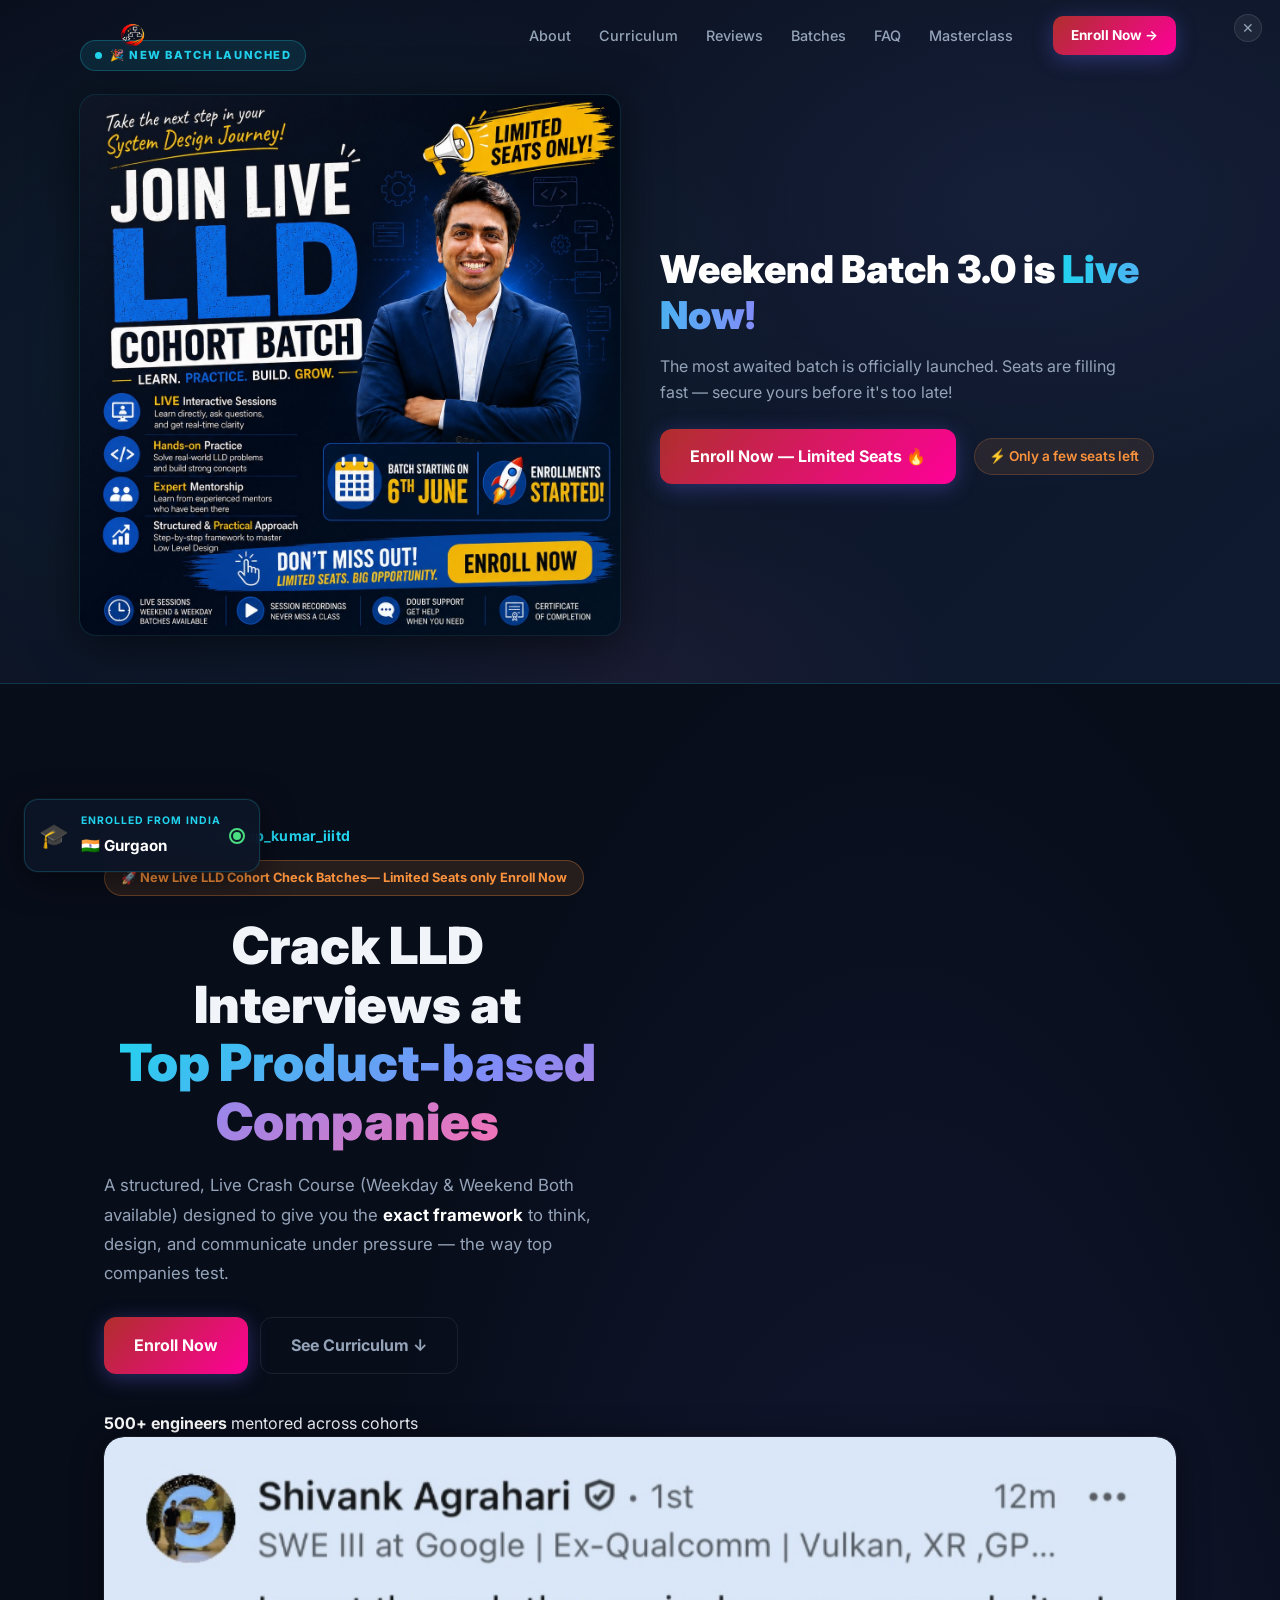
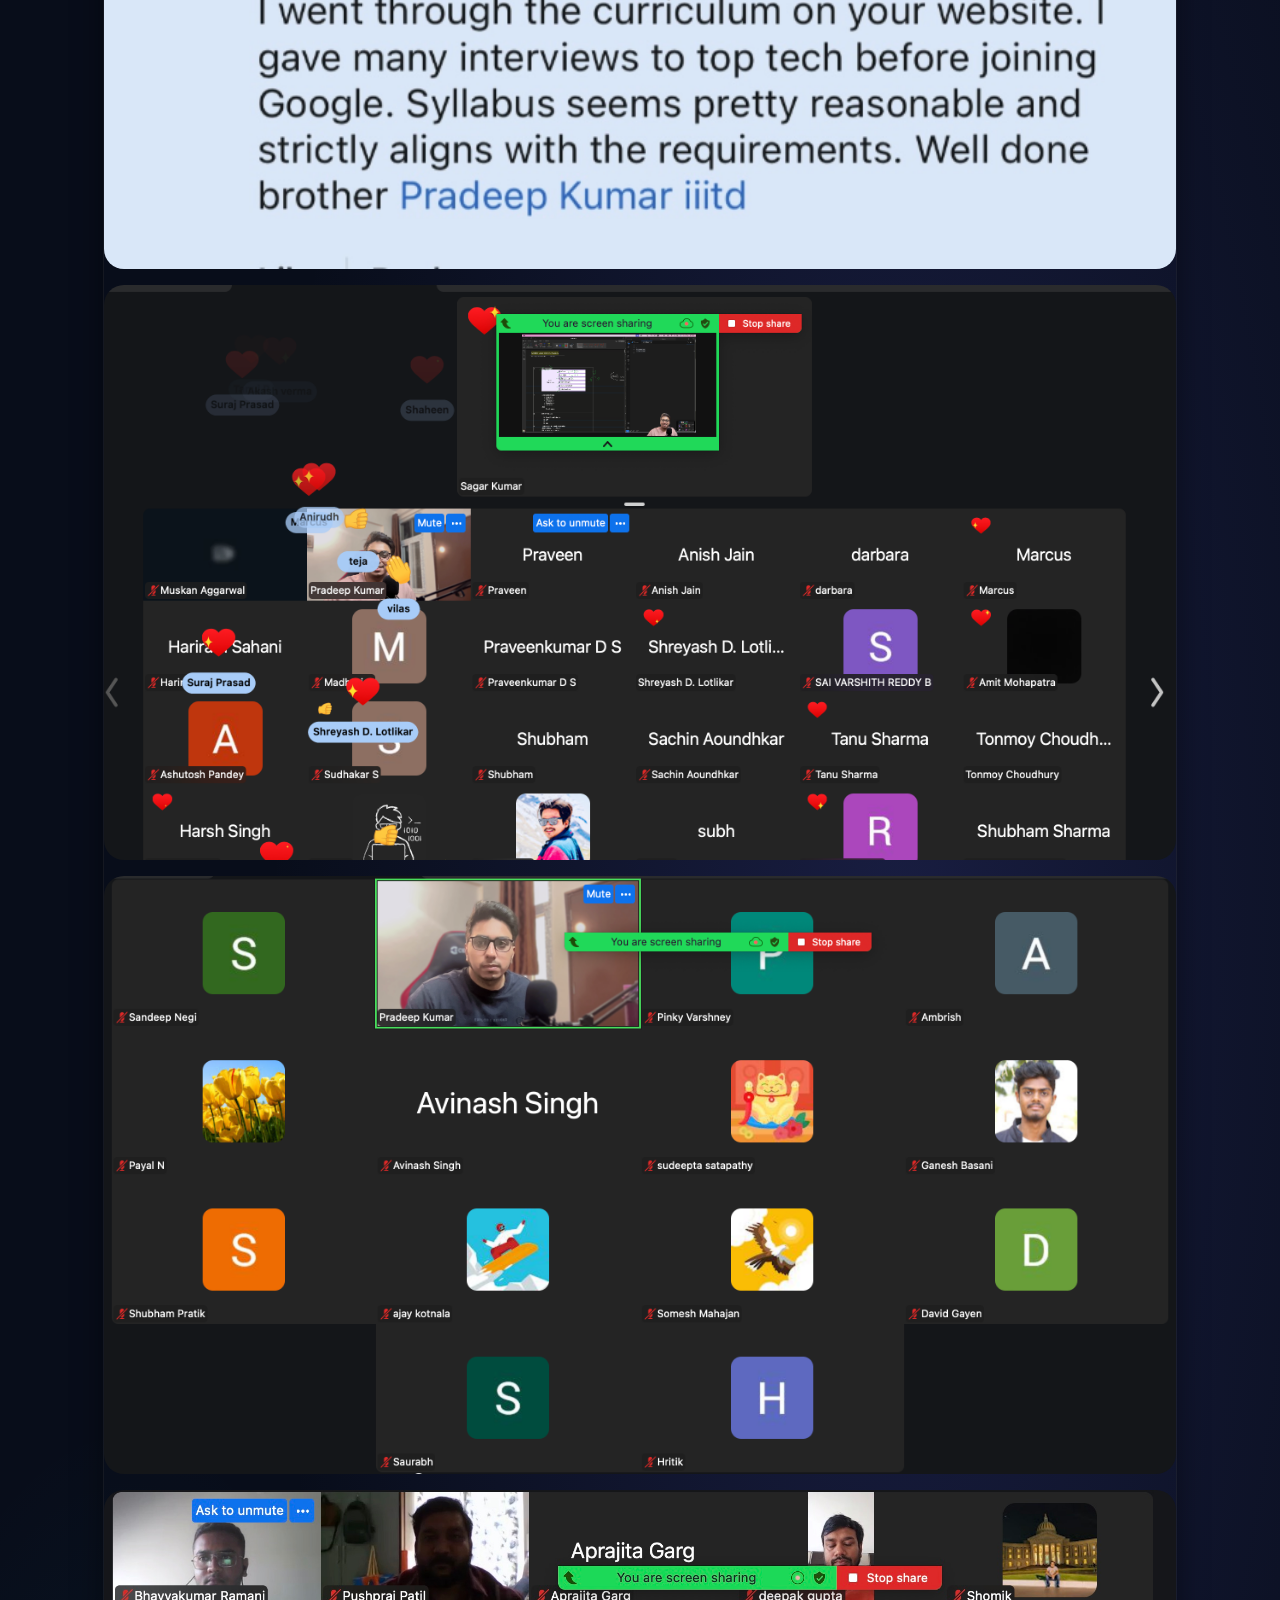
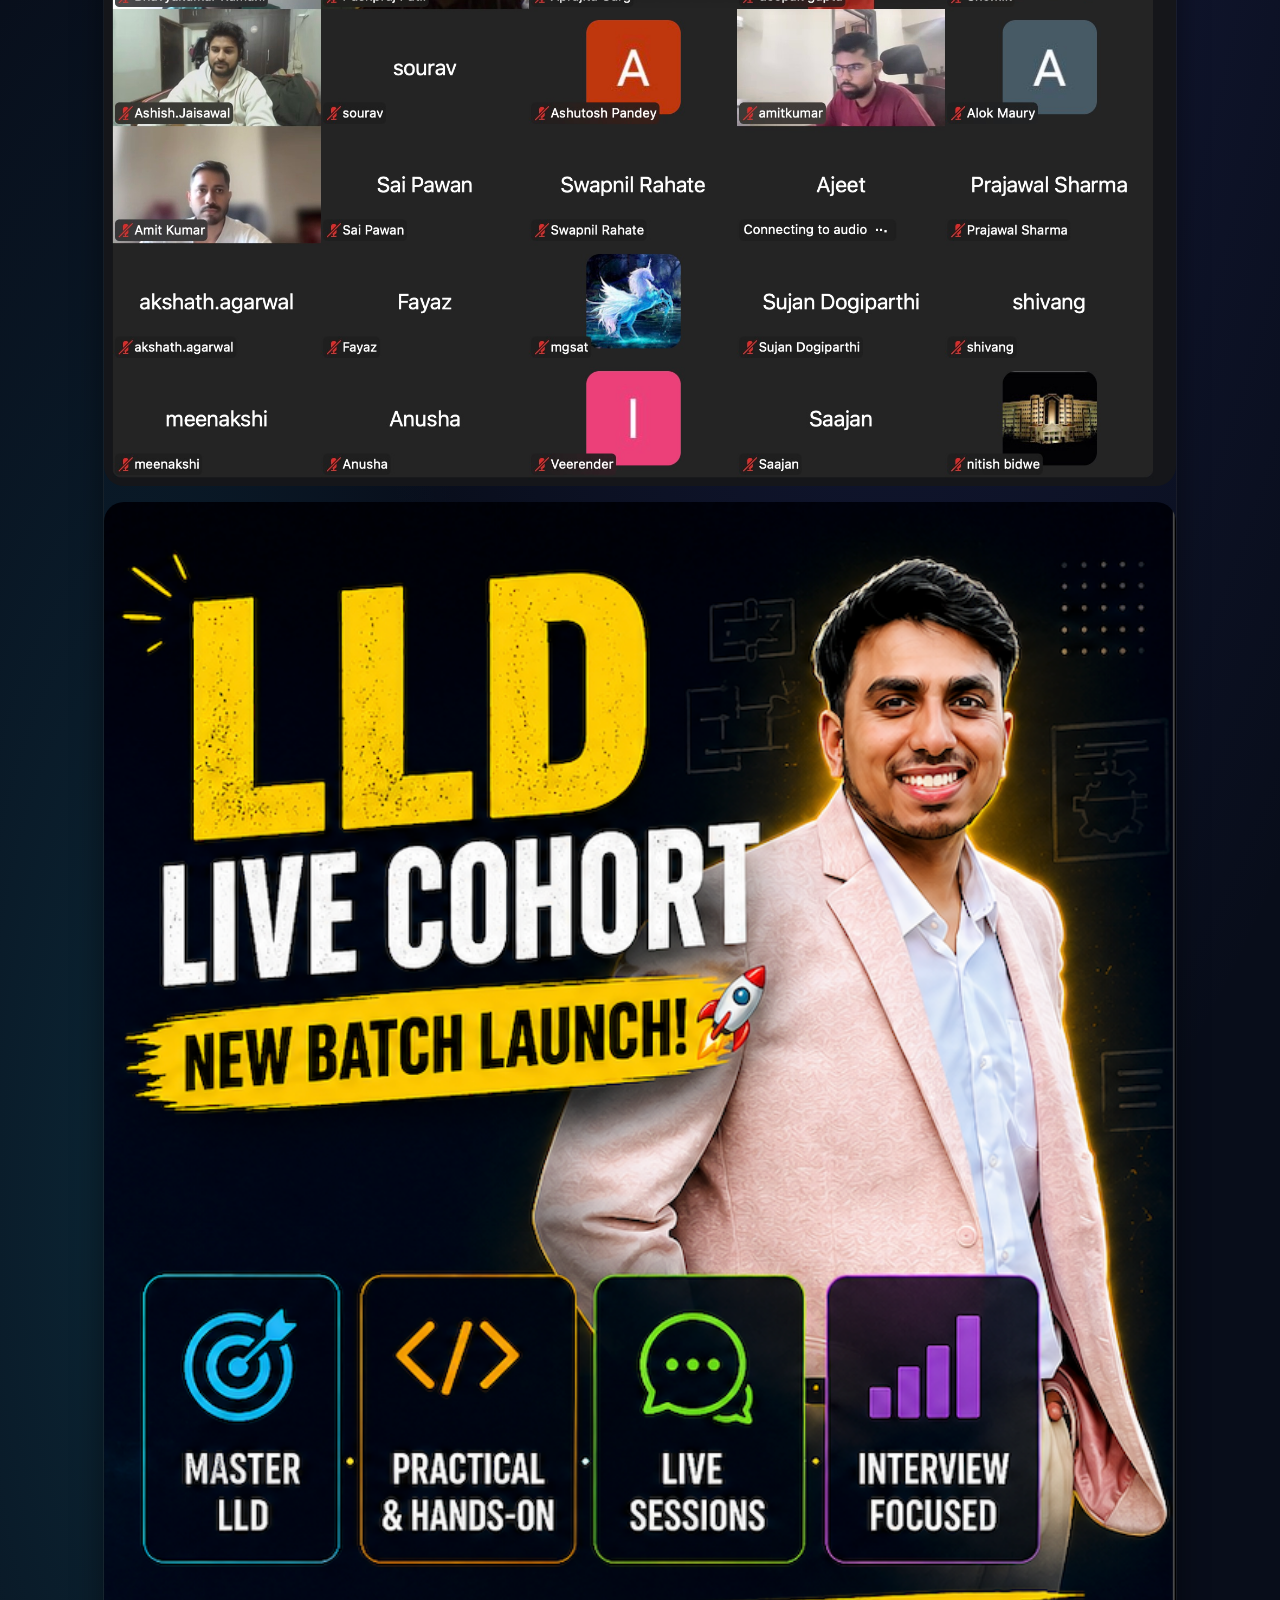
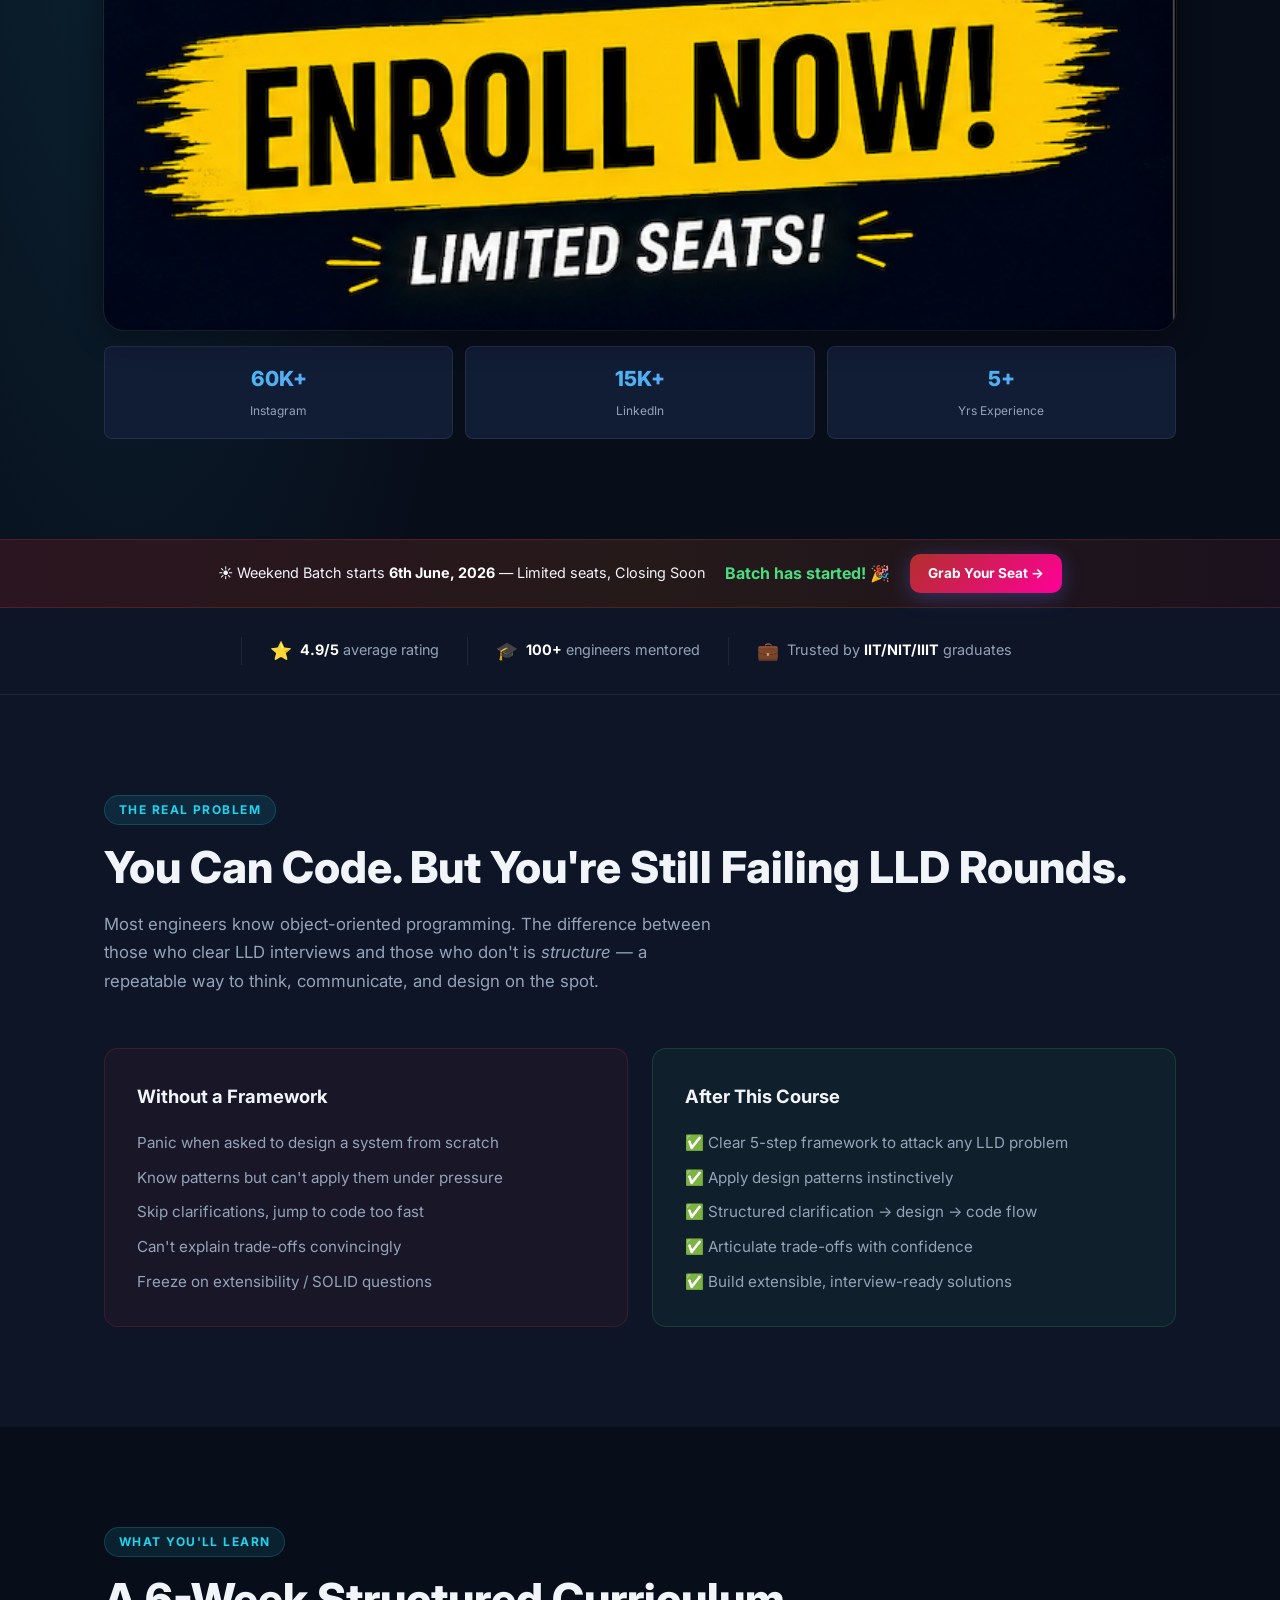
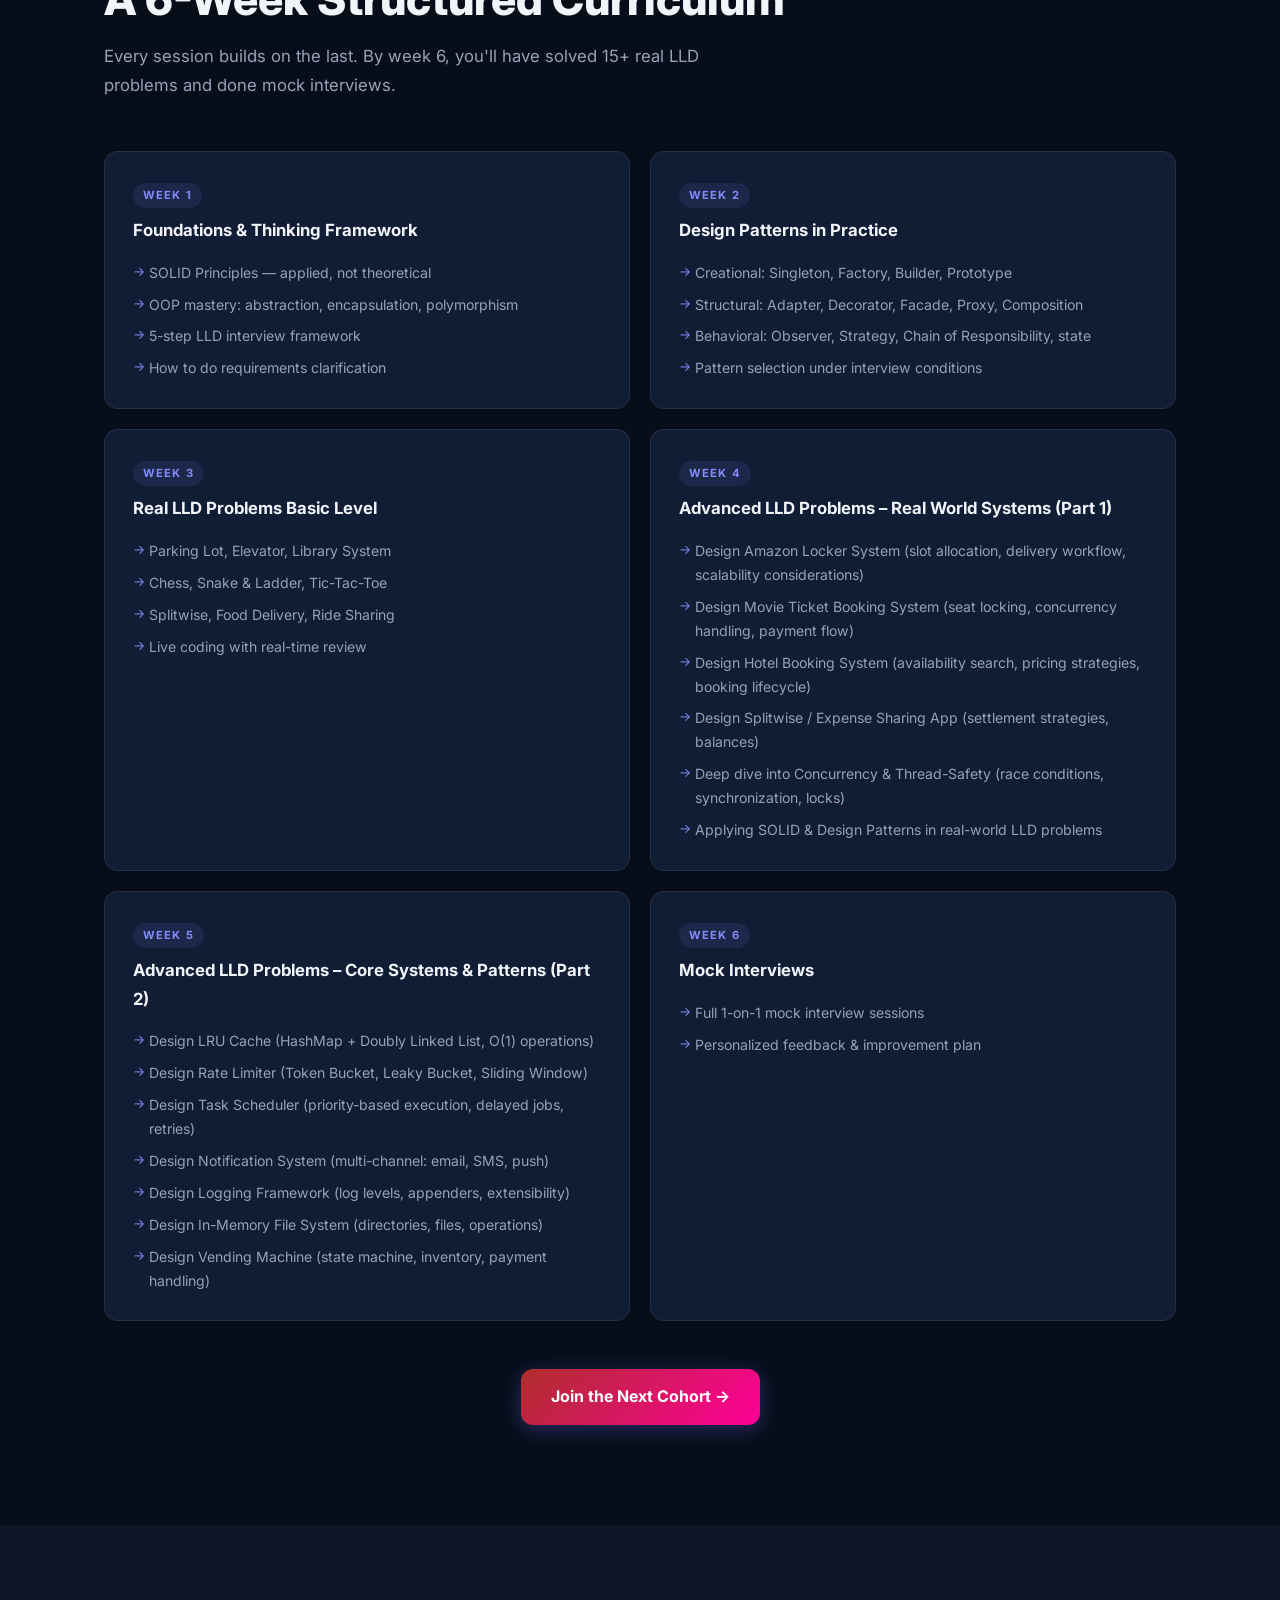
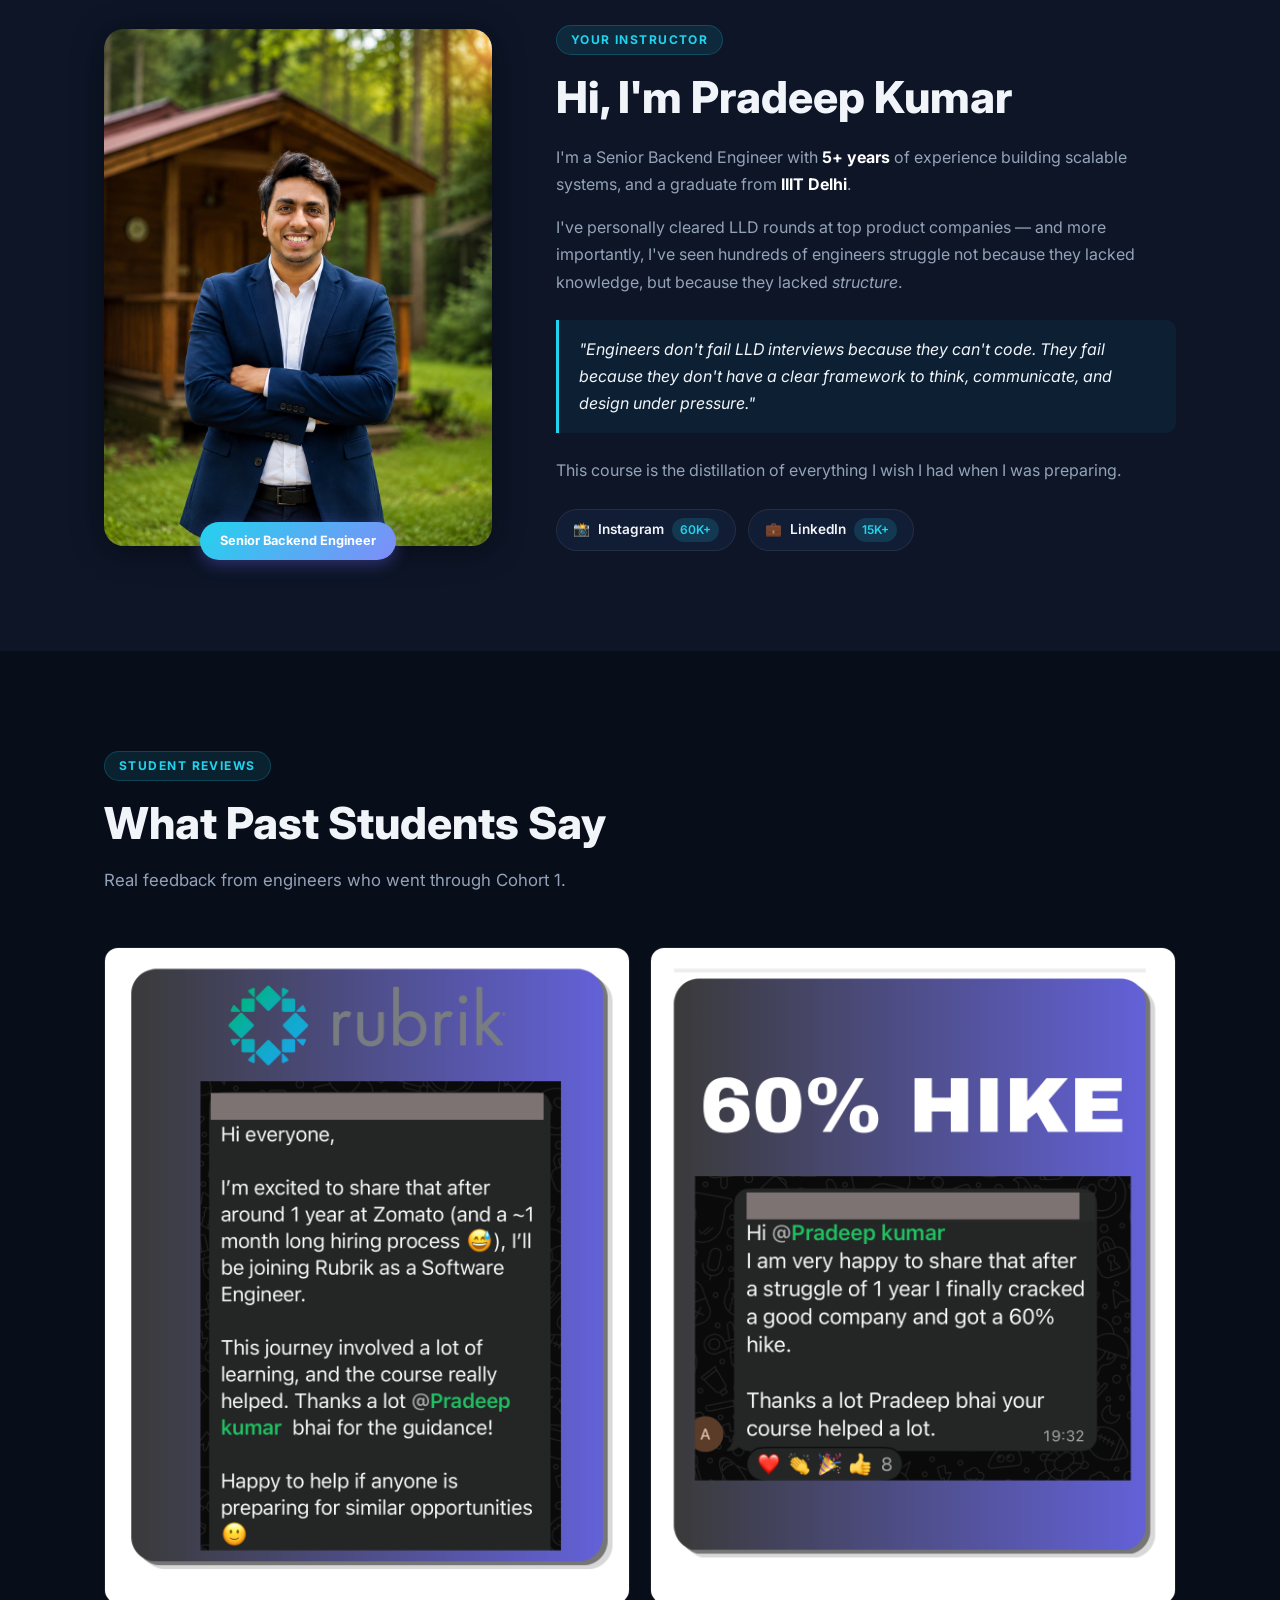
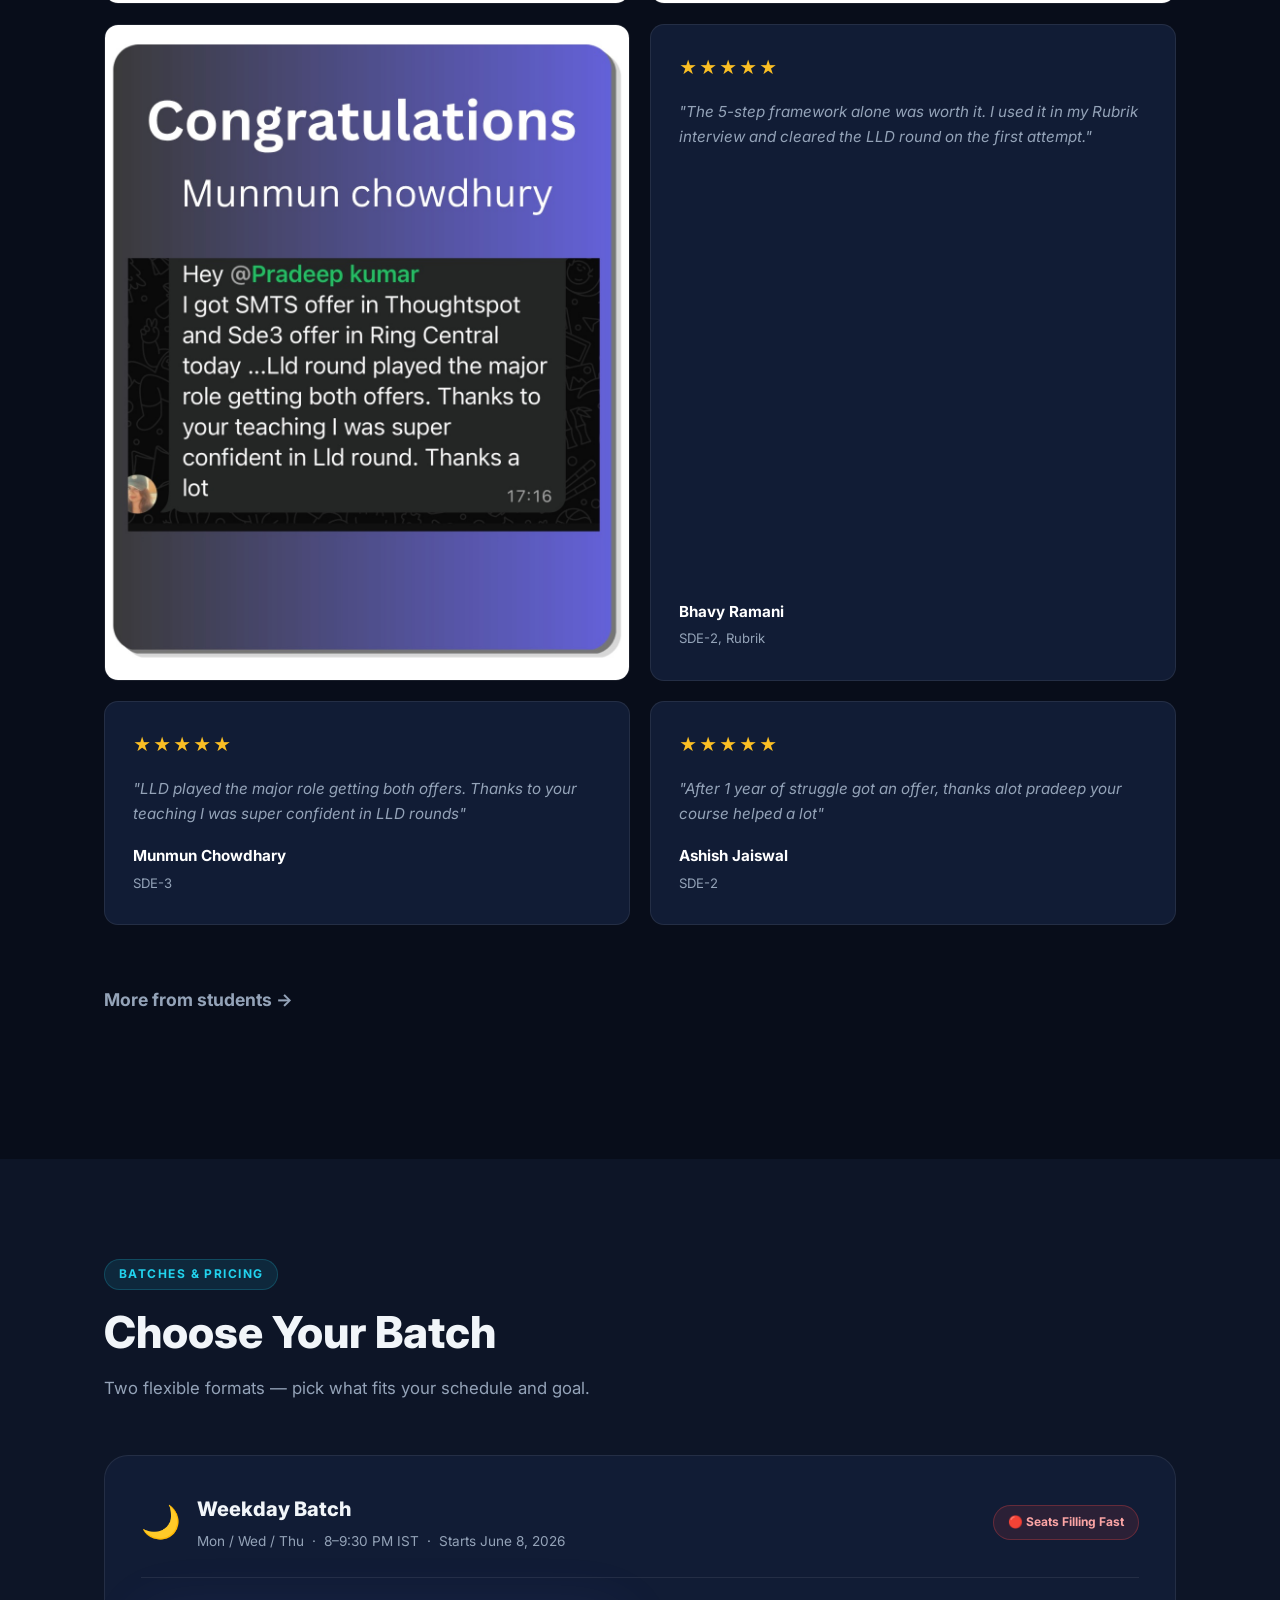
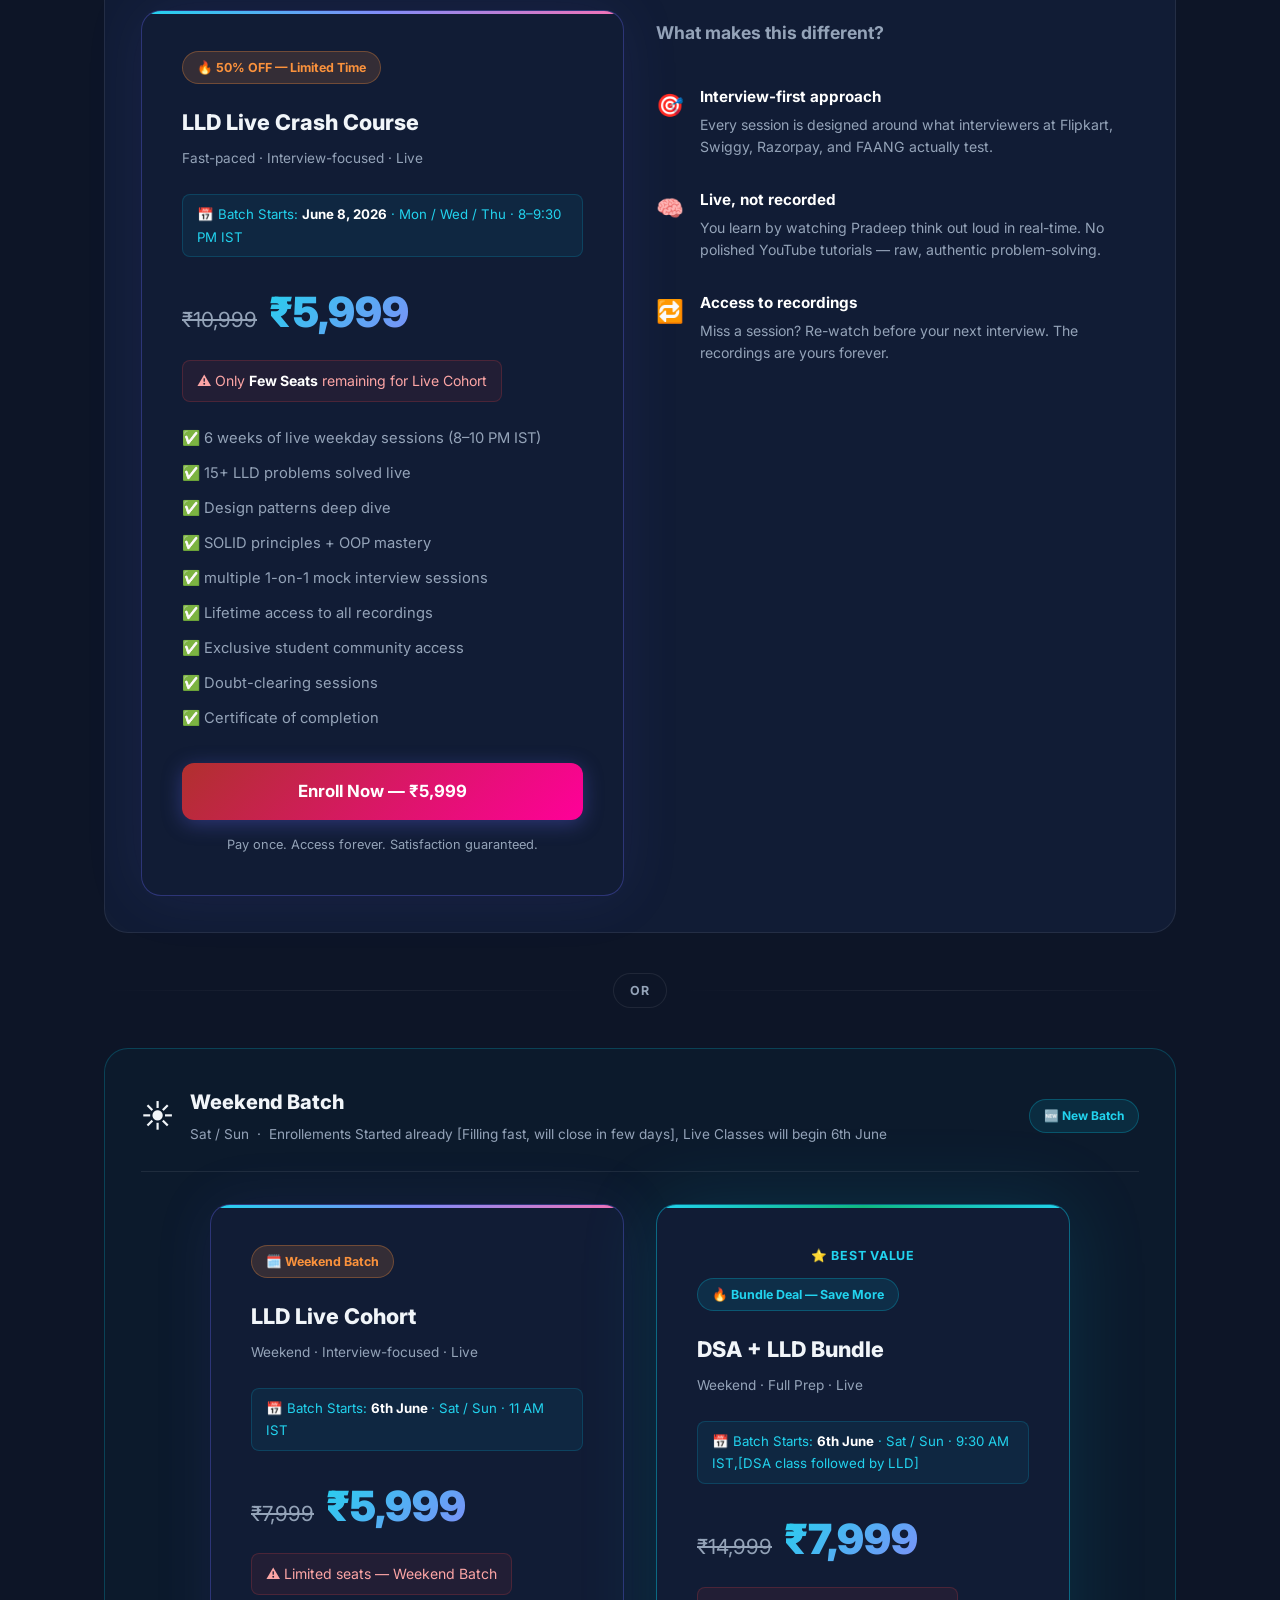
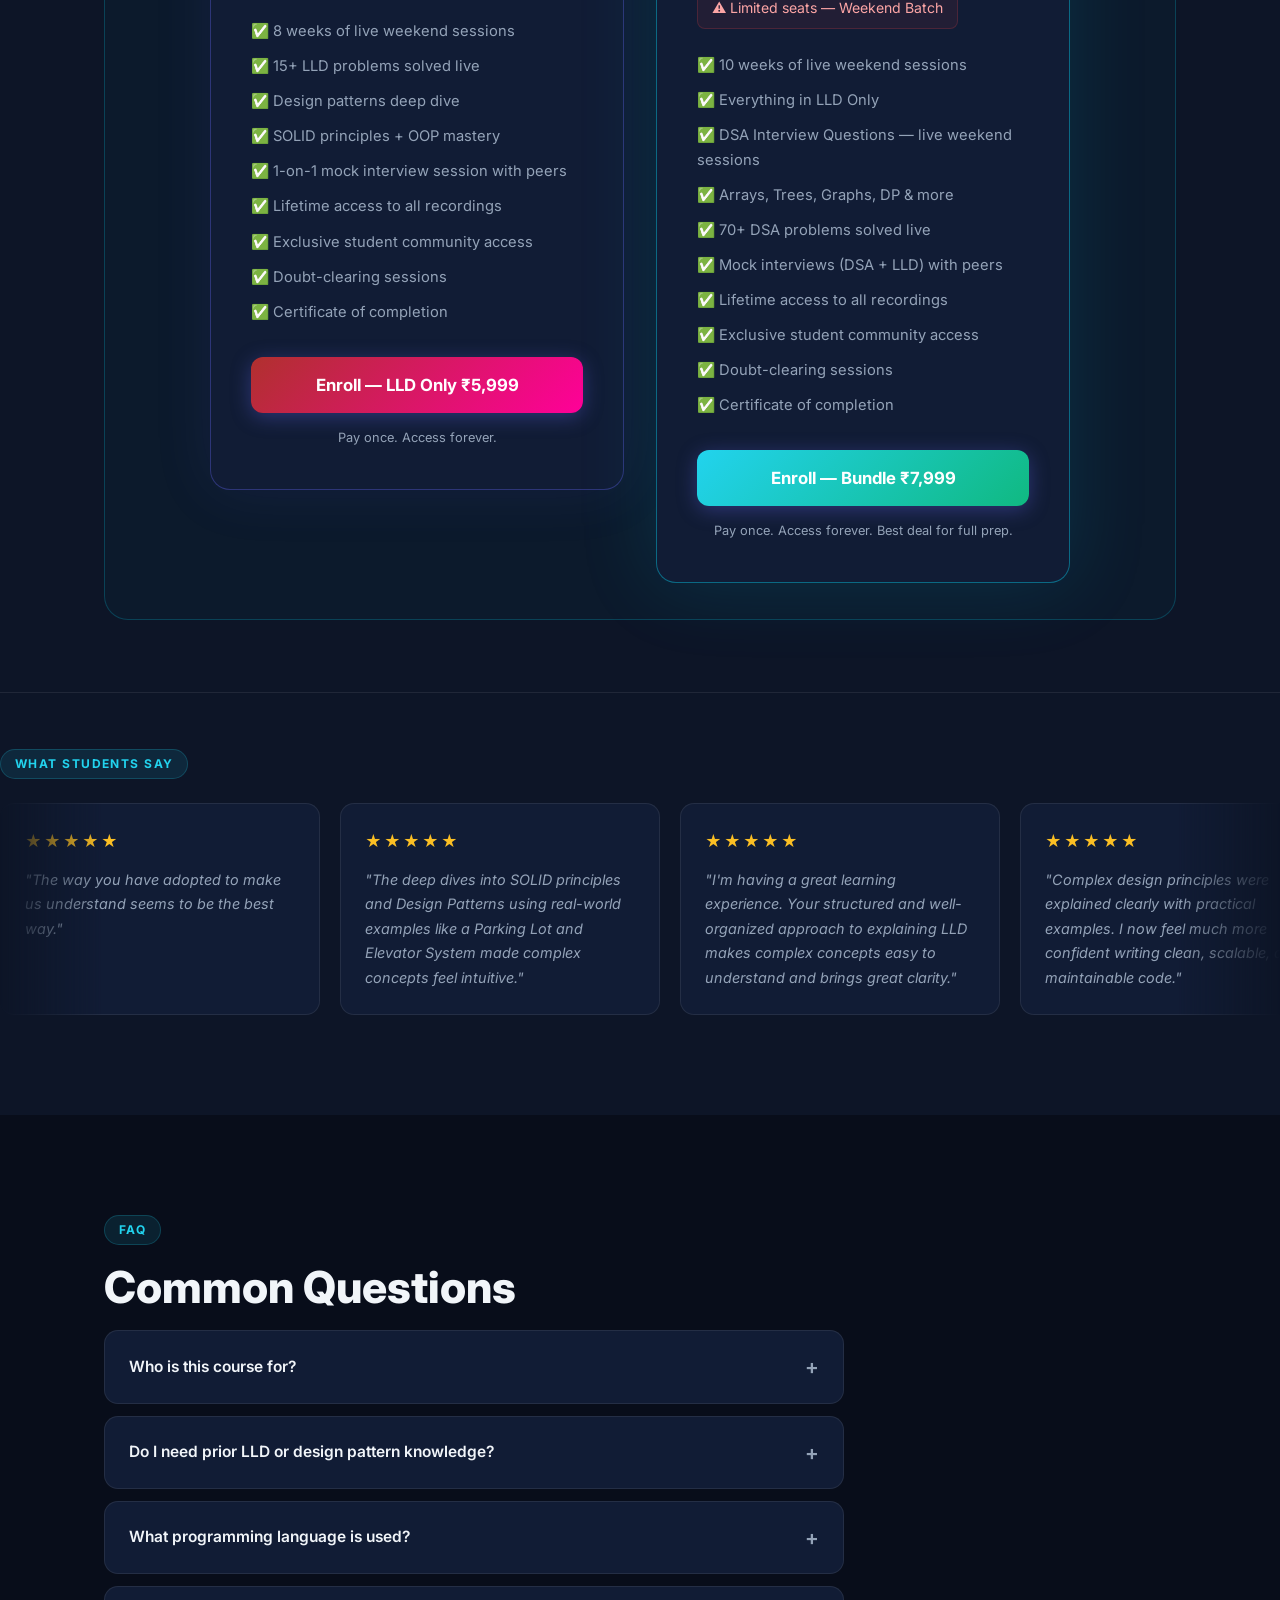
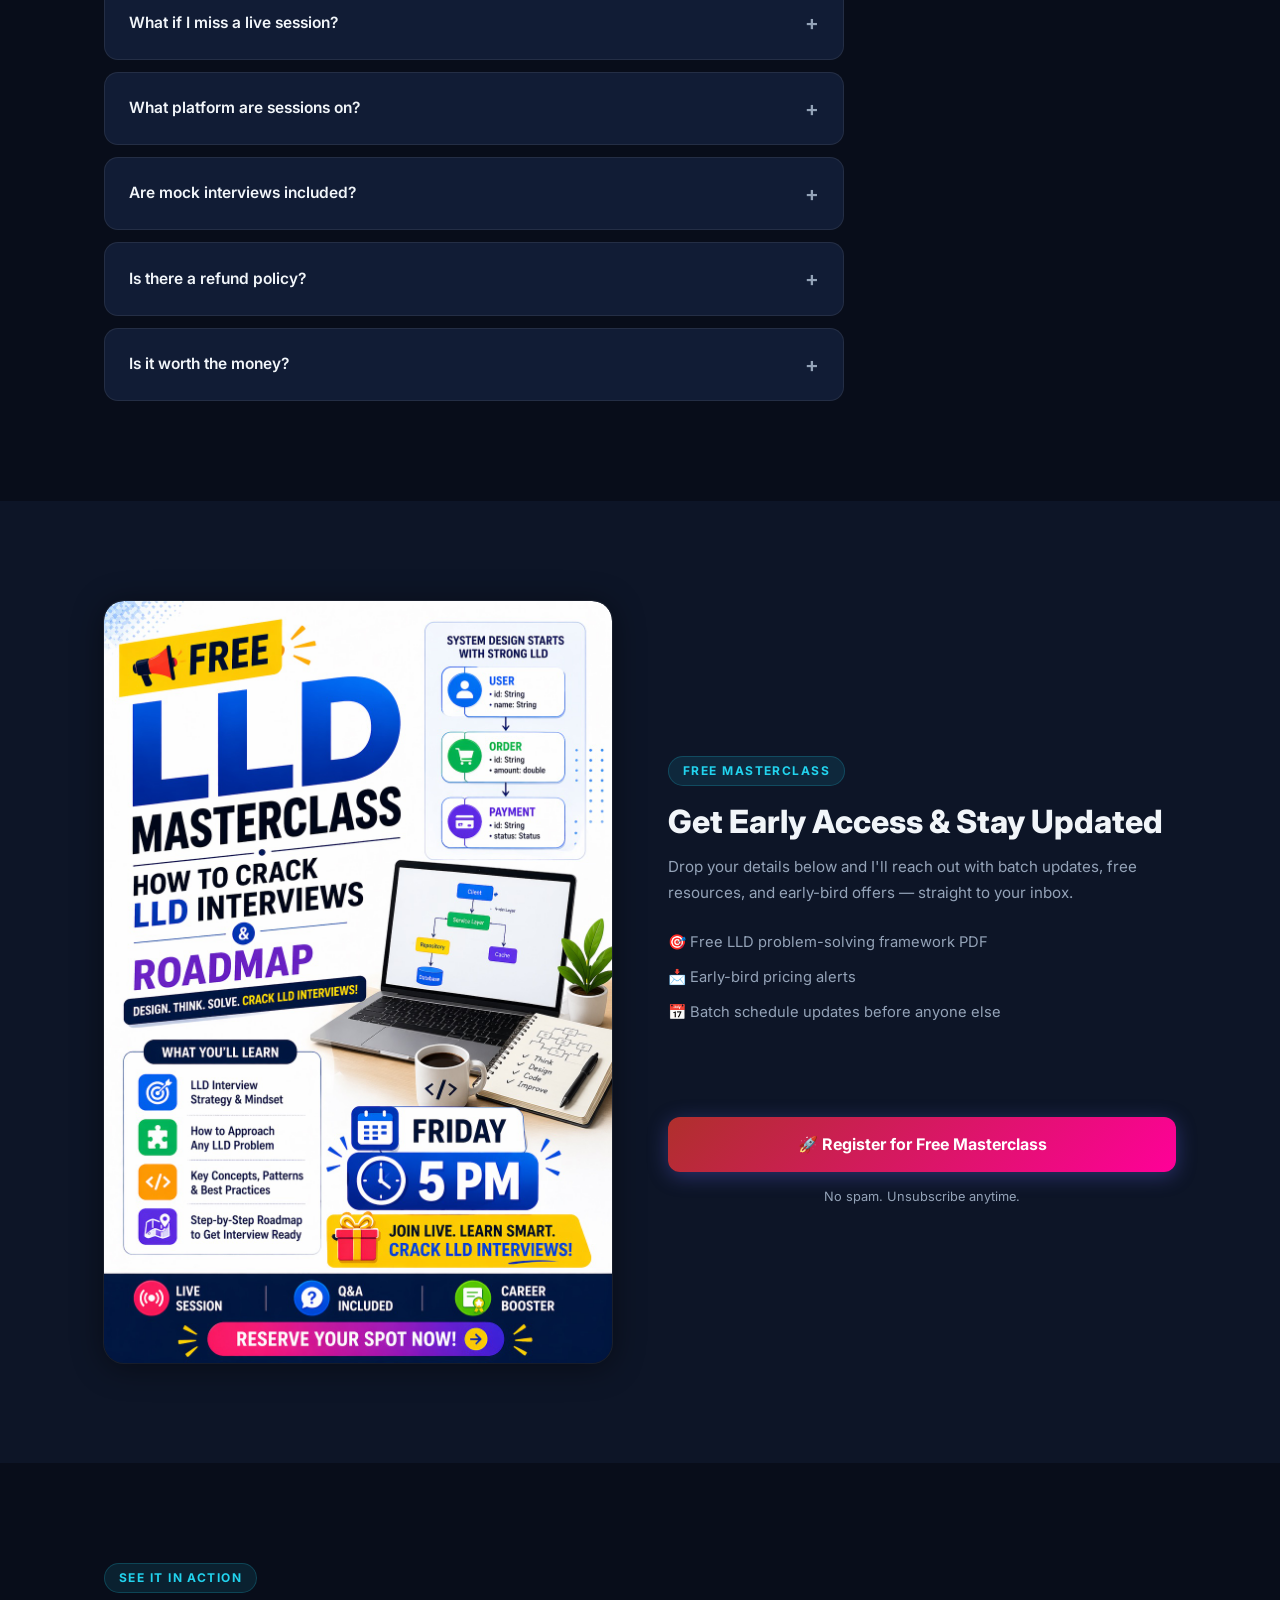
==== commit e5c5fd96: "changed" ====
--- a/index.html
+++ b/index.html
@@ -711,7 +711,7 @@
   <section class="footer-cta">
     <div class="container footer-cta__inner">
       <h2>Ready to clear your next LLD interview?</h2>
-      <p>Live LLD Weekday Cohort starts June 1.</p>
+      <p>Live LLD Weekday Cohort starts June 8.</p>
       <a href="https://forms.gle/nLoxn5mNNtD6L6gY9" target="_blank" class="btn btn--primary btn--lg">
         Join Cohort Now → ₹5,999
       </a>
--- a/style.css
+++ b/style.css
@@ -19,6 +19,84 @@
 }
 
 html { scroll-behavior: smooth; font-size: 16px; }
+
+/* ── Enrollment Popup ── */
+#enroll-popup {
+  position: fixed;
+  bottom: 28px;
+  left: 24px;
+  z-index: 9000;
+  display: flex;
+  align-items: center;
+  gap: 12px;
+  background: rgba(13, 21, 39, 0.92);
+  backdrop-filter: blur(12px);
+  -webkit-backdrop-filter: blur(12px);
+  border: 1px solid rgba(34, 211, 238, 0.2);
+  border-radius: 14px;
+  padding: 12px 18px 12px 14px;
+  box-shadow: 0 8px 32px rgba(0,0,0,0.5), 0 0 0 1px rgba(255,255,255,0.04);
+  min-width: 220px;
+  max-width: 280px;
+  transform: translateY(16px);
+  opacity: 0;
+  pointer-events: none;
+  transition: transform 0.4s cubic-bezier(0.34, 1.56, 0.64, 1), opacity 0.35s ease;
+}
+
+#enroll-popup.visible {
+  transform: translateY(0);
+  opacity: 1;
+  pointer-events: auto;
+}
+
+.enroll-popup__icon {
+  font-size: 1.5rem;
+  line-height: 1;
+  flex-shrink: 0;
+}
+
+.enroll-popup__body {
+  display: flex;
+  flex-direction: column;
+  gap: 3px;
+  flex: 1;
+}
+
+.enroll-popup__tag {
+  font-size: 0.65rem;
+  font-weight: 700;
+  letter-spacing: 0.1em;
+  text-transform: uppercase;
+  color: var(--cyan);
+}
+
+.enroll-popup__city {
+  font-size: 0.95rem;
+  font-weight: 700;
+  color: #fff;
+}
+
+.enroll-popup__pulse {
+  width: 8px;
+  height: 8px;
+  border-radius: 50%;
+  background: var(--green);
+  flex-shrink: 0;
+  position: relative;
+}
+.enroll-popup__pulse::after {
+  content: '';
+  position: absolute;
+  inset: -4px;
+  border-radius: 50%;
+  border: 2px solid var(--green);
+  animation: popup-ring 1.5s ease-out infinite;
+}
+@keyframes popup-ring {
+  0% { transform: scale(0.6); opacity: 0.8; }
+  100% { transform: scale(1.8); opacity: 0; }
+}
 
 /* ── Launch Banner ── */
 .launch-banner {
